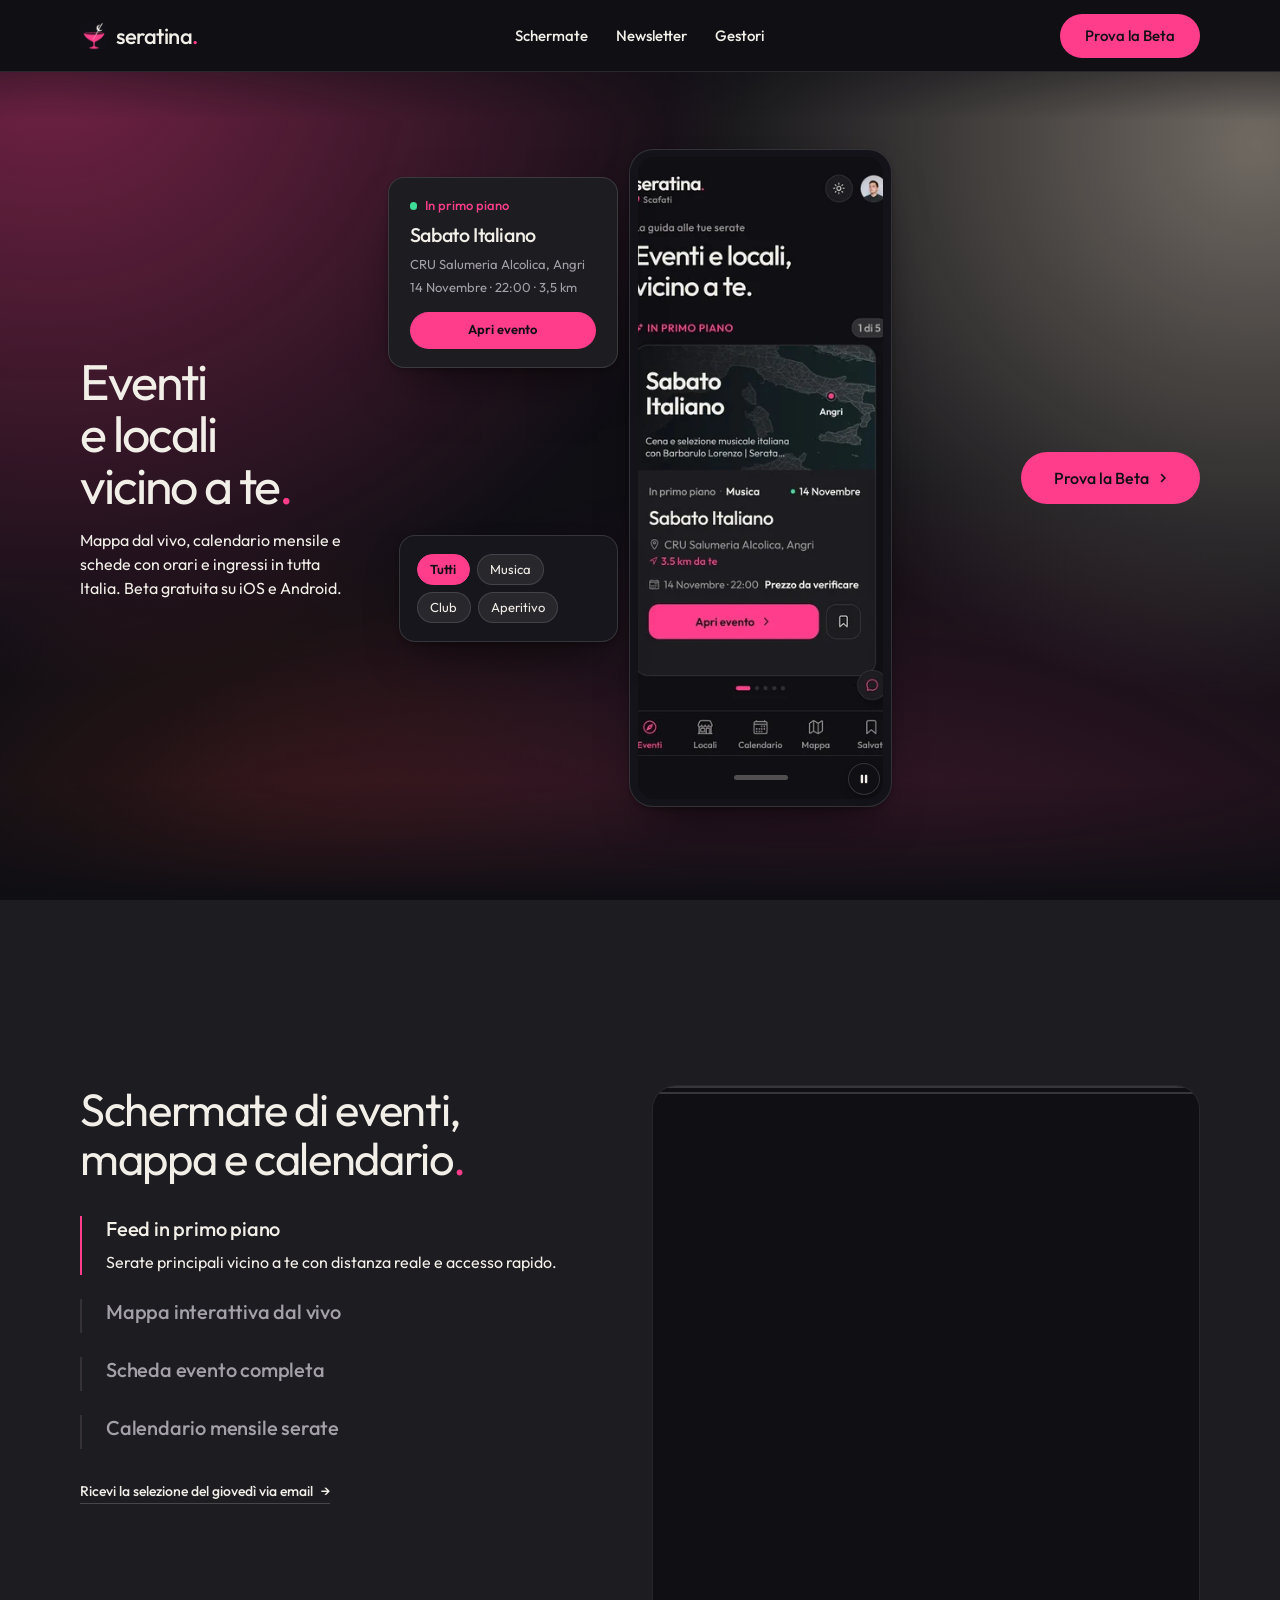
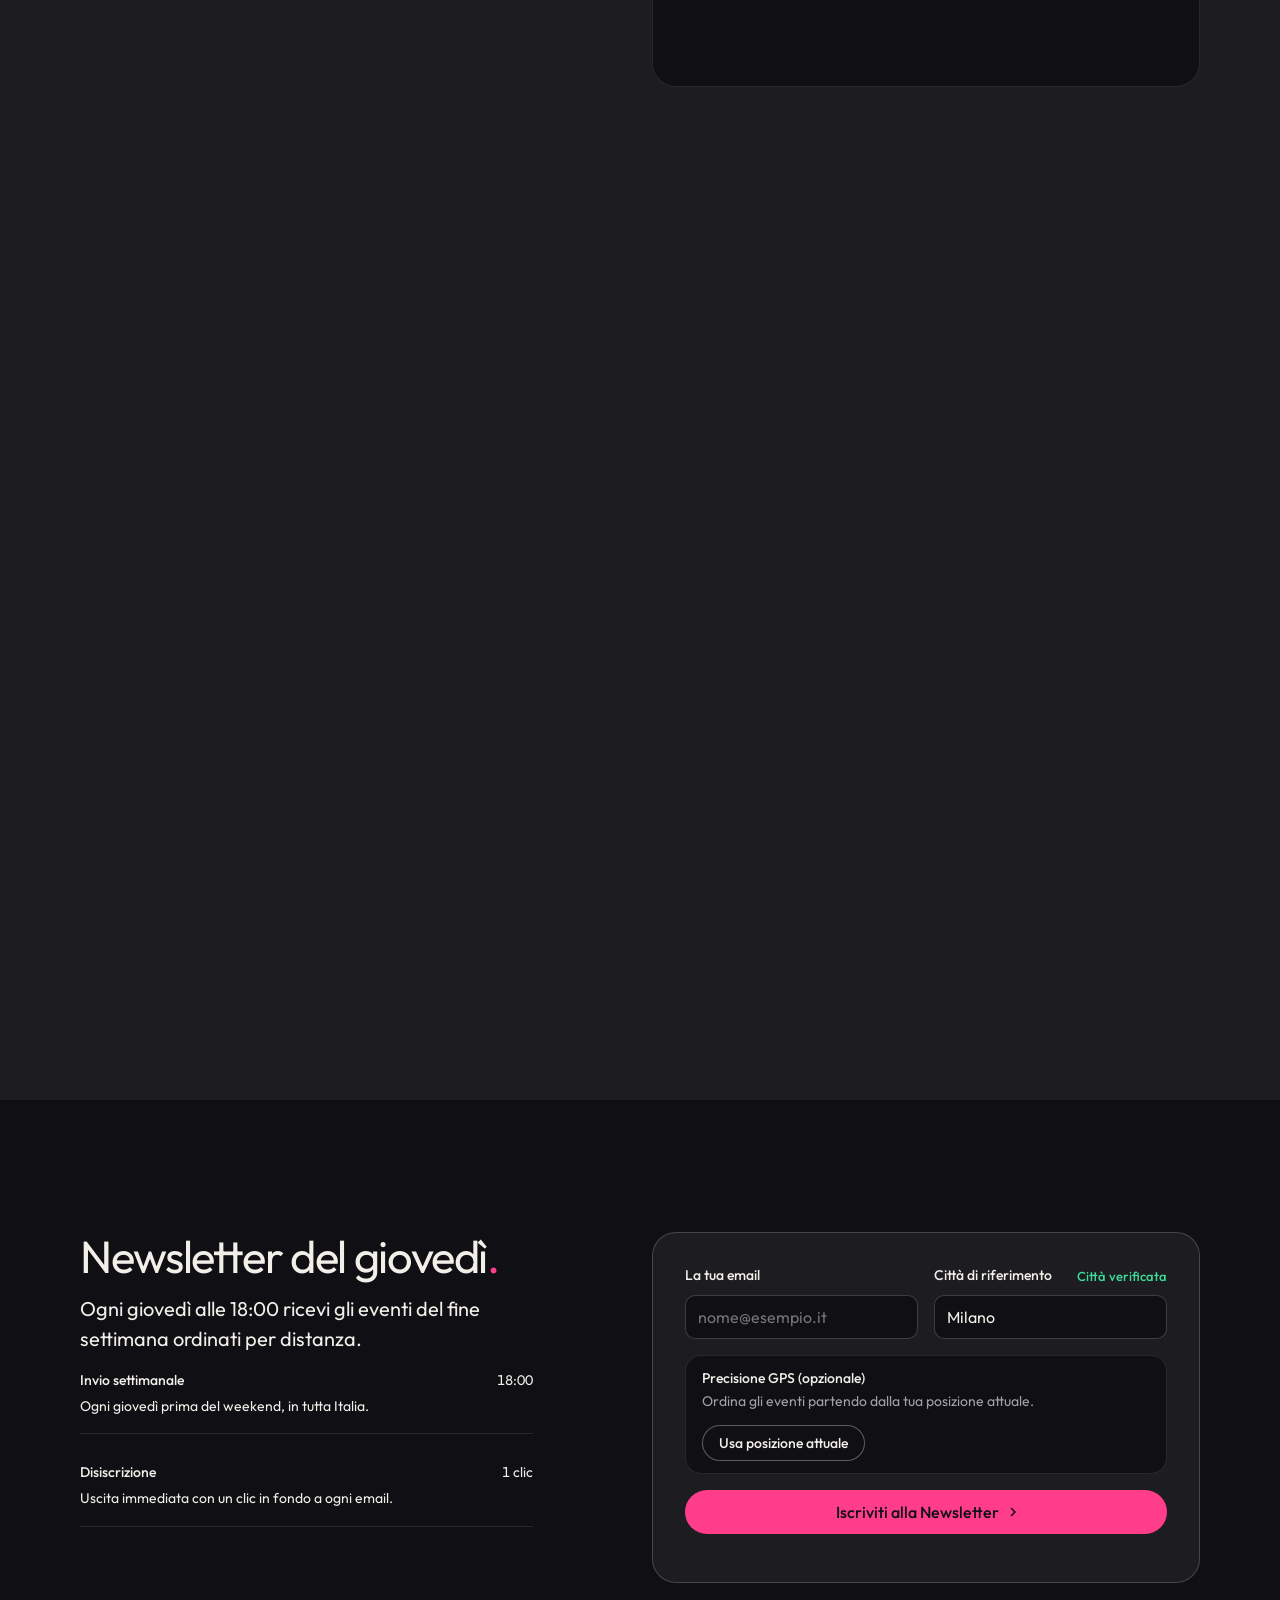
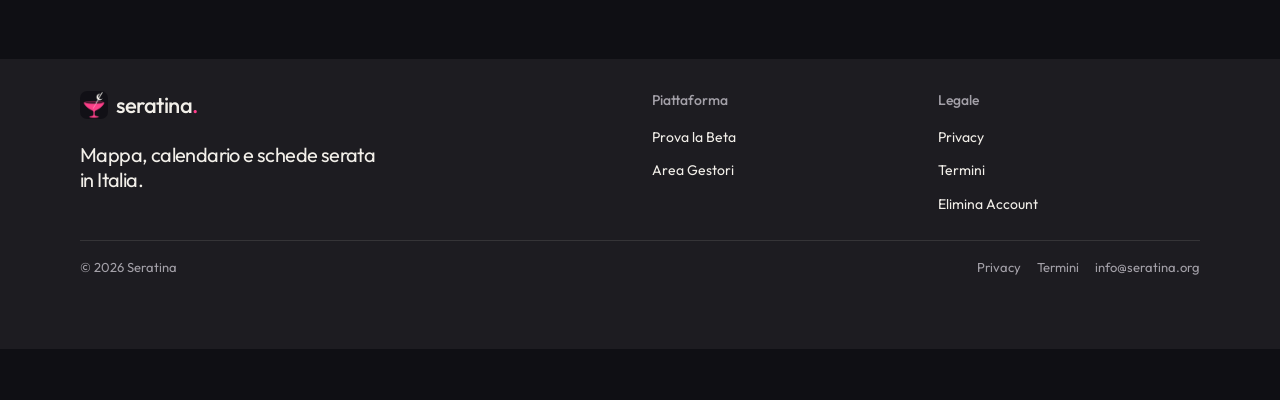
==== index.html @ 41b12ef1 "feat: new design" ====
<!doctype html>
<html lang="it" data-type="software" data-radius="round" data-ground="sand" data-buttons="tonal" data-motion>
<head>
  <meta charset="utf-8">
  <meta name="viewport" content="width=device-width, initial-scale=1, viewport-fit=cover">
  <title>Seratina: eventi, club e locali vicino a te</title>
  <meta name="description" content="Mappa dal vivo, calendario mensile e schede complete di club, concerti ed eventi serali in Italia. Beta gratuita su iOS e Android.">
  <link rel="canonical" href="https://seratina.org/">
  <meta property="og:type" content="website">
  <meta property="og:site_name" content="Seratina">
  <meta property="og:url" content="https://seratina.org/">
  <meta property="og:title" content="Seratina: eventi, club e locali vicino a te">
  <meta property="og:description" content="Mappa dal vivo, calendario mensile e schede con orari e ingressi in tutta Italia.">
  <meta property="og:image" content="https://seratina.org/assets/share.jpg">
  <meta name="twitter:card" content="summary_large_image">
  <link rel="icon" type="image/png" href="assets/favicon.png">
  <meta name="theme-color" content="#0f0f14">
  <meta name="site-kind" content="software">
  <meta name="page-type" content="software">

  <link rel="preconnect" href="https://fonts.googleapis.com">
  <link rel="preconnect" href="https://fonts.gstatic.com" crossorigin>
  <link href="https://fonts.googleapis.com/css2?family=Outfit:wght@400..700&family=DM+Mono:wght@400;500&display=swap" rel="stylesheet">

  <link rel="stylesheet" href="assets/system.css">
  <link rel="stylesheet" href="assets/motion/motion.css">
  <link rel="stylesheet" href="assets/backgrounds/backgrounds.css">
  <link rel="stylesheet" href="assets/layout/layout.css">
  <link rel="stylesheet" href="assets/moments/pinned-chapters/moment.css">

  <style>
    :root {
      --p-bg: #0f0f14; --p-surface: #1d1c21; --p-ink: #f2efe9; --p-muted: #a3a0a8;
      --p-accent: #ff3d8b; --p-accent-ink: #0f0f14; --p-action: #ff3d8b; --p-action-ink: #0f0f14;
      --p-inv-bg: #f2efe9; --p-inv-surface: #e0ddd8; --p-inv-ink: #0f0f14; --p-inv-muted: #5b5a5c;
      --p-inv-accent: #0f0f14; --p-inv-accent-ink: #f2efe9; --p-inv-action: #0f0f14; --p-inv-action-ink: #f2efe9;
      --font-display: "Outfit", system-ui, sans-serif;
      --font-text: "Outfit", system-ui, sans-serif;
      --font-mono: "DM Mono", ui-monospace, "SFMono-Regular", Menlo, Consolas, monospace;
      --display-weight: 400;
      --display-tracking: -0.03em;
      --display-tracking-xl: -0.04em;
      --seratina-mint: #3ddc97;
    }

    .dot-accent { color: var(--p-accent); }

    /* Brand logo in nav and footer */
    .nav__logo img {
      width: 28px;
      height: 28px;
      border-radius: 7px;
      flex: none;
    }
    .nav__link[aria-current="location"]::after {
      content: "";
      position: absolute;
      left: var(--s-3);
      right: var(--s-3);
      bottom: -2px;
      height: 2px;
      border-radius: 2px;
      background: currentColor;
    }

    /* Triptych hero collage pieces (inside .ly-collage only) */
    .ly-collage { container-type: inline-size; }
    .ly-collage .ly-piece {
      border: 1px solid rgba(242, 239, 233, 0.14);
      box-shadow: 0 2px 4px rgb(0 0 0 / .24), 0 24px 48px -20px rgb(0 0 0 / .65);
    }

    .ly-collage .pc-phone {
      background: #141319;
      border-radius: 4.4cqw;
      padding: 1.4cqw;
      display: flex;
      flex-direction: column;
    }
    .pc-phone__screen {
      width: 100%;
      flex: 1 1 0;
      min-height: 0;
      border-radius: 3.1cqw;
      overflow: hidden;
      background: #100f14;
      display: flex;
      flex-direction: column;
    }
    .pc-phone__screen img {
      width: 100%;
      flex: 1 1 0;
      min-height: 0;
      object-fit: cover;
      object-position: top center;
    }
    .pc-phone__chin {
      flex: none;
      height: 8cqw;
      background: #100f14;
      border-top: 1px solid rgba(242, 239, 233, 0.08);
      display: flex;
      align-items: center;
      justify-content: center;
    }
    .pc-phone__chin i {
      width: 22%;
      height: 0.9cqw;
      border-radius: 999px;
      background: rgba(242, 239, 233, 0.28);
      flex: none;
    }

    .ly-collage .pc-card {
      background: #1d1c21;
      color: #f2efe9;
      padding: 3.4cqw 3.8cqw;
      display: grid;
      align-content: start;
      gap: 1.8cqw;
      font: 400 max(13px, 2.1cqw)/1.35 var(--font-text);
    }
    .pc-card__kicker {
      display: flex;
      align-items: center;
      gap: 1.4cqw;
      font-size: max(13px, 1.85cqw);
      font-weight: 500;
      color: #ff3d8b;
    }
    .pc-card__kicker i {
      width: 1.4cqw;
      height: 1.4cqw;
      border-radius: 50%;
      background: #3ddc97;
    }
    .pc-card strong {
      font: 500 max(16px, 3.6cqw)/1.12 var(--font-display);
      letter-spacing: -0.02em;
      color: #f2efe9;
    }
    .pc-card__meta {
      font-size: max(13px, 1.9cqw);
      color: #a3a0a8;
      display: grid;
      gap: 0.9cqw;
    }
    .pc-card__btn {
      margin-top: 1cqw;
      padding: 1.8cqw 2.6cqw;
      border-radius: 999px;
      background: #ff3d8b;
      color: #0f0f14;
      font-weight: 600;
      font-size: max(13px, 2cqw);
      text-align: center;
    }

    .ly-collage .pc-pills {
      background: #17161c;
      color: #f2efe9;
      padding: 3.2cqw;
      display: grid;
      gap: 2cqw;
      font: 400 max(13px, 2cqw)/1.3 var(--font-text);
    }
    .pc-pills__row {
      display: flex;
      flex-wrap: wrap;
      gap: 1.4cqw;
    }
    .pc-pills__chip {
      padding: 1.1cqw 2.2cqw;
      border-radius: 999px;
      background: rgba(242, 239, 233, 0.08);
      border: 1px solid rgba(242, 239, 233, 0.14);
      font-size: max(13px, 1.85cqw);
      color: #f2efe9;
    }
    .pc-pills__chip.is-on {
      background: #ff3d8b;
      border-color: #ff3d8b;
      color: #0f0f14;
      font-weight: 600;
    }

    .ly-collage .pc-corner {
      background: #17161c;
      color: #f2efe9;
      padding: 3.4cqw 3.8cqw;
      display: grid;
      align-content: start;
      gap: 1.4cqw;
      font: 400 max(13px, 2cqw)/1.35 var(--font-text);
    }
    .pc-corner b { font-weight: 500; font-size: max(14px, 2.5cqw); color: #f2efe9; }
    .pc-corner span { color: #a3a0a8; font-size: max(13px, 1.9cqw); }
    .pc-calgrid {
      display: grid;
      grid-template-columns: repeat(7, 1fr);
      gap: 0.9cqw;
      text-align: center;
      font-size: max(13px, 1.8cqw);
      font-variant-numeric: tabular-nums;
    }
    .pc-calgrid span {
      padding: 0.9cqw 0;
      border-radius: 1.2cqw;
      color: #a3a0a8;
    }
    .pc-calgrid span.has-ev { color: #f2efe9; position: relative; }
    .pc-calgrid span.has-ev::after {
      content: "";
      display: block;
      width: 0.9cqw;
      height: 0.9cqw;
      margin: 0.4cqw auto 0;
      border-radius: 50%;
      background: #3ddc97;
    }
    .pc-calgrid span.is-sel {
      background: #ff3d8b;
      color: #0f0f14;
      font-weight: 600;
    }
    .pc-calgrid span.is-sel::after { background: #0f0f14; }

    @media (max-width: 639px) {
      .ly-collage .pc-card__meta { display: none; }
      .ly-collage .pc-pills__row > :nth-child(n+4) { display: none; }
    }

    /* Pinned chapters stage for vertical app screens (zero text overlays) */
    #anteprima .mo-pc__visual {
      position: relative;
      background: #1d1c21;
      border: 1px solid rgba(242, 239, 233, 0.12);
      border-radius: var(--r-md);
      overflow: hidden;
    }
    #anteprima.is-live .mo-pc__visuals {
      aspect-ratio: 10 / 11;
      max-height: calc(100svh - 96px);
      border-radius: var(--r-lg);
    }
    #anteprima.is-live .mo-pc__visual {
      border-radius: var(--r-lg);
    }
    .seratina-shot-stage {
      position: absolute;
      inset: 0;
      width: 100%;
      height: 100%;
      padding: clamp(12px, 1.8vw, 18px);
      display: flex;
      align-items: center;
      justify-content: center;
      overflow: hidden;
      background:
        radial-gradient(65% 75% at 78% 18%, rgba(255, 61, 139, 0.2), transparent 70%),
        radial-gradient(55% 65% at 18% 84%, rgba(61, 220, 151, 0.14), transparent 72%),
        #16151b;
    }
    .seratina-device {
      height: 100%;
      width: auto;
      min-height: 0;
      max-height: 100%;
      max-width: 100%;
      aspect-ratio: 320 / 689;
      padding: 5px;
      border-radius: 24px;
      background: #0b0b0f;
      border: 1px solid rgba(242, 239, 233, 0.2);
      box-shadow: 0 20px 44px rgba(0, 0, 0, 0.55);
      display: flex;
      flex: none;
    }
    .seratina-device img {
      width: 100%;
      height: 100%;
      min-height: 0;
      border-radius: 19px;
      object-fit: cover;
      object-position: top center;
      display: block;
    }
    /* Safety: non-pinned sections grow naturally rather than overflowing short viewports or file:// */
    main > section:not(.hero, .is-live),
    footer.closing {
      height: auto;
      min-height: calc(var(--h, 1) * 100svh);
    }
    /* Local file:// preview flows compactly without artificial 100svh dead air under sections */
    html.file-env main > section:not(.hero),
    html.file-env footer.closing {
      height: auto;
      min-height: 0;
    }
    html.file-env #anteprima {
      padding-block: 72px 64px;
    }
    html.file-env footer#newsletter {
      padding-block: 104px 0;
      --head-gap: 24px;
    }
    html.file-env footer.closing > .wrap {
      grid-template-rows: auto auto;
      row-gap: var(--s-9);
    }
    @media (max-width: 639px) {
      html.file-env footer#newsletter {
        padding-block: 64px 0;
      }
      html.file-env footer.closing > .wrap {
        row-gap: var(--s-7);
      }
    }
    html.file-env #newsletter .closing__links {
      padding-block: var(--s-6) var(--s-5);
    }
    html.file-env #newsletter .closing__links::before {
      bottom: 0;
    }

    @media (min-width: 640px) {
      #anteprima:not(.is-live) {
        --h: 1;
        --head-gap: 24px;
      }
      #anteprima:not(.is-live) .mo-pc__text { gap: var(--s-5); }
      #anteprima:not(.is-live) .mo-pc__steps {
        display: grid;
        grid-template-columns: repeat(2, minmax(0, 1fr));
        gap: var(--gutter);
        align-items: stretch;
      }
      #anteprima:not(.is-live) .mo-pc__step {
        display: flex;
        flex-direction: column;
        gap: var(--s-2);
        border-left: 0;
        border-top: 1px solid var(--line);
        padding: var(--s-4) 0 0;
        min-width: 0;
      }
      #anteprima:not(.is-live) .mo-pc__step h3 { grid-column: auto; align-self: auto; }
      #anteprima:not(.is-live) .mo-pc__step p { grid-column: auto; align-self: auto; max-width: none; }
      #anteprima:not(.is-live) .mo-pc__step .mo-pc__visual {
        grid-column: auto;
        grid-row: auto;
        flex: none;
        margin: auto 0 0;
        width: 100%;
        aspect-ratio: 3 / 4;
      }
    }
    @media (min-width: 1024px) {
      #anteprima:not(.is-live) .mo-pc__steps {
        grid-template-columns: repeat(4, minmax(0, 1fr));
      }
      #anteprima:not(.is-live) .mo-pc__step .mo-pc__visual {
        aspect-ratio: 2 / 3;
      }
    }
    @media (max-width: 639px) {
      #anteprima:not(.is-live) {
        --hm: 2;
        --head-gap: 20px;
      }
      #anteprima:not(.is-live) .mo-pc__text { gap: var(--s-5); }
      #anteprima:not(.is-live) .mo-pc__steps { gap: var(--s-5); }
      #anteprima:not(.is-live) .mo-pc__visual {
        width: 100%;
        aspect-ratio: 4 / 5;
        max-height: 310px;
      }
      #anteprima:not(.is-live) .seratina-shot-stage { padding: 12px 16px; }
      #anteprima:not(.is-live) .seratina-device {
        padding: 4px;
        border-radius: 18px;
      }
      #anteprima:not(.is-live) .seratina-device img { border-radius: 14px; }
    }

    /* Button height unity across <main> primary CTAs and crisp secondary button contrast */
    main .hero--triptych .hero__cta .btn,
    main #newsletterSubmitBtn {
      height: 52px;
      font-size: var(--t-body);
    }
    #newsletterGpsBtn {
      border: 1px solid rgba(242, 239, 233, 0.34);
      background: #0f0f14;
      color: #f2efe9;
    }
    #newsletterGpsBtn:hover {
      background: #1d1c21;
      border-color: rgba(242, 239, 233, 0.55);
    }

    /* Newsletter closing band & autocomplete */
    #newsletter {
      overflow-x: clip;
      --head-gap: 24px;
      border-top: 0;
    }
    #newsletter > .wrap {
      row-gap: var(--s-8);
    }
    #newsletter .closing__cta {
      gap: 0;
      padding-block: var(--s-3);
    }
    #newsletter .section-head {
      max-width: none;
      margin-bottom: var(--s-4);
      gap: var(--s-3);
    }
    #newsletter .section-head p {
      max-width: 42ch;
    }
    #newsletter .closing__links {
      position: relative;
      z-index: 1;
      gap: var(--s-5);
      padding-top: var(--s-6);
      border-top: 0;
    }
    #newsletter .closing__links::before {
      content: "";
      position: absolute;
      top: 0;
      bottom: calc(-1 * (var(--padb) + var(--bar, 0px)));
      left: -100vw;
      right: -100vw;
      background: var(--p-surface);
      z-index: -1;
      pointer-events: none;
    }
    #newsletter .footer__legal {
      margin-top: 0;
      padding-top: var(--s-4);
    }
    .newsletter-panel {
      background: var(--surface);
      border: 1px solid var(--line-strong);
      border-radius: var(--r-lg);
      padding: var(--s-6);
    }
    @media (max-height: 820px) and (min-width: 1024px) {
      #newsletter { --head-gap: 20px; }
      #newsletter > .wrap { row-gap: var(--s-7); }
      #newsletter .closing__cta { padding-block: 0; }
      #newsletter .rows > li { padding-block: 10px; }
      #newsletter .newsletter-panel { padding: var(--s-5); }
      #newsletter .closing__links { gap: var(--s-4); padding-top: var(--s-4); }
    }
    @media (min-width: 640px) and (max-width: 1023px) {
      #newsletter { --head-gap: 24px; }
      #newsletter .rows > li { padding-block: 10px; }
    }
    @media (max-width: 639px) {
      main .hero--triptych .hero__cta .btn,
      main #newsletterSubmitBtn {
        height: 48px;
      }
      #newsletterGpsBtn {
        width: 100%;
        height: 48px;
        font-size: var(--t-body);
      }
      #newsletter { --head-gap: 14px; }
      #newsletter > .wrap { row-gap: var(--s-5); }
      #newsletter .grid { row-gap: 10px; }
      #newsletter .rows { display: none; }
      #newsletter .newsletter-panel { padding: 14px; }
      #newsletter .form { gap: 10px; }
      #newsletter .gps-box { padding: 10px 12px; gap: 8px; }
      #newsletter .gps-box__desc { display: none; }
      #newsletter .closing__links { gap: var(--s-4); padding-top: var(--s-4); }
    }
    .field--city { position: relative; }
    .city-label-row {
      display: flex;
      align-items: center;
      justify-content: space-between;
      gap: var(--s-2);
    }
    .city-badge {
      font-size: var(--t-label);
      color: var(--seratina-mint);
      font-weight: 500;
    }
    .city-dropdown {
      position: absolute;
      left: 0;
      right: 0;
      top: calc(100% + 6px);
      z-index: 30;
      max-height: 224px;
      overflow-y: auto;
      background: #141319;
      border: 1px solid var(--line-strong);
      border-radius: var(--r-md);
      box-shadow: 0 18px 40px rgba(0, 0, 0, 0.55);
    }
    .city-dropdown__head {
      padding: 8px 14px;
      font-size: var(--t-label);
      color: var(--muted);
      border-bottom: 1px solid var(--line);
      display: flex;
      justify-content: space-between;
    }
    .city-dropdown__item {
      width: 100%;
      padding: 10px 14px;
      min-height: 44px;
      background: transparent;
      border: 0;
      border-bottom: 1px solid var(--line);
      color: var(--ink);
      font-size: var(--t-small);
      text-align: left;
      cursor: pointer;
      display: flex;
      align-items: center;
      justify-content: space-between;
      gap: 8px;
    }
    .city-dropdown__item:hover,
    .city-dropdown__item:focus-visible {
      background: rgba(255, 61, 139, 0.14);
    }
    .city-dropdown__empty {
      padding: 12px 14px;
      font-size: var(--t-small);
      color: var(--muted);
    }
    .gps-box {
      grid-column: 1 / -1;
      display: flex;
      flex-wrap: wrap;
      align-items: center;
      justify-content: space-between;
      gap: var(--s-3);
      padding: var(--s-3) var(--s-4);
      border-radius: var(--r-md);
      background: var(--bg);
      border: 1px solid var(--line);
    }
    .gps-box.is-active {
      border-color: color-mix(in oklab, var(--seratina-mint) 55%, transparent);
    }
    .gps-box__title {
      font-size: var(--t-small);
      font-weight: 500;
      color: var(--ink);
      display: flex;
      align-items: center;
      gap: var(--s-2);
    }
    .gps-box__pill {
      padding: 2px 8px;
      border-radius: 999px;
      font-size: var(--t-label);
      background: rgba(61, 220, 151, 0.16);
      color: var(--seratina-mint);
    }
    .gps-box__desc {
      font-size: var(--t-small);
      color: var(--muted);
      margin-top: 2px;
    }
    .form__status--ok { color: var(--seratina-mint); }
    .form__status--err { color: #ff6b7a; }

    /* Event Spotlight Modal (?event=ID) - hidden unless deep link query present */
    .spotlight-modal {
      position: fixed;
      inset: 0;
      z-index: 80;
      display: flex;
      align-items: center;
      justify-content: center;
      padding: var(--s-4);
      background: rgba(8, 8, 12, 0.86);
      overflow-y: auto;
    }
    .spotlight-modal[hidden] { display: none; }
    .spotlight-backdrop { position: absolute; inset: 0; }
    .spotlight-card {
      position: relative;
      z-index: 1;
      width: min(100%, 720px);
      max-height: 90vh;
      overflow-y: auto;
      padding: var(--s-6);
      border-radius: var(--r-lg);
      background: #17161c;
      border: 1px solid rgba(255, 61, 139, 0.45);
      box-shadow: 0 28px 64px rgba(0, 0, 0, 0.65);
    }
    .spotlight-top {
      display: flex;
      align-items: center;
      justify-content: space-between;
      gap: var(--s-3);
      margin-bottom: var(--s-5);
    }
    .spotlight-pill {
      display: inline-flex;
      align-items: center;
      gap: 8px;
      padding: 6px 14px;
      border-radius: 999px;
      background: rgba(255, 61, 139, 0.14);
      border: 1px solid rgba(255, 61, 139, 0.35);
      color: #ff3d8b;
      font-size: var(--t-label);
      font-weight: 600;
    }
    .spotlight-close {
      width: 44px;
      height: 44px;
      border-radius: 999px;
      border: 1px solid var(--line-strong);
      background: var(--surface);
      color: var(--ink);
      display: grid;
      place-items: center;
      cursor: pointer;
    }
    .spotlight-grid {
      display: grid;
      grid-template-columns: 240px minmax(0, 1fr);
      gap: var(--s-6);
      align-items: start;
    }
    @media (max-width: 639px) {
      .spotlight-grid { grid-template-columns: 1fr; }
    }
    .spotlight-poster {
      position: relative;
      aspect-ratio: 4 / 5;
      border-radius: var(--r-md);
      overflow: hidden;
      background: #0f0f14;
      border: 1px solid var(--line);
    }
    .spotlight-poster img {
      width: 100%;
      height: 100%;
      object-fit: cover;
    }
    .spotlight-cat {
      position: absolute;
      top: 12px;
      left: 12px;
      padding: 4px 10px;
      border-radius: 8px;
      background: rgba(15, 15, 20, 0.88);
      border: 1px solid rgba(255, 61, 139, 0.4);
      color: #ff3d8b;
      font-size: var(--t-label);
      font-weight: 600;
    }
    .spotlight-meta { display: grid; gap: var(--s-2); margin: var(--s-4) 0; font-size: var(--t-small); }
    .spotlight-price {
      display: inline-block;
      padding: 3px 10px;
      border-radius: 999px;
      background: rgba(61, 220, 151, 0.16);
      border: 1px solid rgba(61, 220, 151, 0.35);
      color: var(--seratina-mint);
      font-size: var(--t-label);
      font-weight: 600;
    }
  </style>

  <script>if(location.protocol==='file:')document.documentElement.classList.add('file-env');document.documentElement.classList.add('m-enter');setTimeout(()=>document.documentElement.classList.add('m-enter-done'),700)</script>
  <script>document.documentElement.classList.add('mo-js');setTimeout(()=>document.documentElement.classList.add('mo-safe'),2500)</script>
  <link rel="modulepreload" href="assets/moments/moments.js">
  <link rel="modulepreload" href="assets/moments/lib.js">
  <link rel="modulepreload" href="assets/moments/pinned-chapters/moment.js">
</head>
<body>
<!-- type: software
     deal: hero triptych, nav nav-centre, close close-type, footer footer-columns, rhythm dark-band, buttons tonal, logo client, grounds bg-mist/surface/plain
     moments: pinned-chapters (#anteprima) -->

<header class="nav nav--centre">
  <div class="wrap nav__bar">
    <a class="skip-link" href="#top">Vai al contenuto</a>
    <a class="nav__logo" href="#top">
      <img src="assets/logo.png" alt="" width="28" height="28">
      <span>seratina<span class="dot-accent">.</span></span>
    </a>
    <nav class="nav__links" aria-label="Principale">
      <div class="nav__item"><a class="nav__link" href="#anteprima">Schermate</a></div>
      <div class="nav__item"><a class="nav__link" href="#newsletter">Newsletter</a></div>
      <div class="nav__item"><a class="nav__link" href="gestori.html">Gestori</a></div>
    </nav>
    <div class="nav__actions">
      <a class="btn btn--primary" href="test.html">Prova la Beta</a>
    </div>
    <button class="nav__toggle" type="button" aria-expanded="false" aria-label="Menu">
      <svg width="18" height="18" viewBox="0 0 18 18" aria-hidden="true">
        <path d="M2 5h14M2 13h14" stroke="currentColor" stroke-width="1.6" stroke-linecap="round"/>
      </svg>
    </button>
  </div>
</header>

<main id="top">
  <!-- 1. Hero (triptych, 100svh) -->
  <section class="hero hero--triptych bg-mist" data-enter aria-labelledby="hero-h">
    <div class="wrap">
      <div class="hero-text grid hero__grid">
        <div class="span-3">
          <h1 id="hero-h">Eventi e locali vicino a te<span class="dot-accent">.</span></h1>
          <p class="hero__lead">Mappa dal vivo, calendario mensile e schede con orari e ingressi in tutta Italia. Beta gratuita su iOS e Android.</p>
        </div>

        <div class="ly-collage span-6 start-4" role="img" aria-label="Anteprime reali dell'app Seratina: home eventi, mappa interattiva e calendario serate">
          <!-- Set 1: Home -->
          <div class="ly-collage__set is-on">
            <div class="ly-piece pc-phone" style="left: 48%; top: 4%; width: 48%; height: 92%">
              <div class="pc-phone__screen">
                <img
                  src="assets/screenshots/web-1-home-320.webp"
                  srcset="assets/screenshots/web-1-home-320.webp 320w, assets/screenshots/web-1-home-560.webp 560w"
                  sizes="(max-width: 639px) 180px, 310px"
                  alt=""
                  width="320"
                  height="689"
                  fetchpriority="high">
                <div class="pc-phone__chin" aria-hidden="true"><i></i></div>
              </div>
            </div>
            <div class="ly-piece pc-card" style="left: 4%; top: 8%; width: 42%">
              <span class="pc-card__kicker"><i></i>In primo piano</span>
              <strong>Sabato Italiano</strong>
              <div class="pc-card__meta">
                <span>CRU Salumeria Alcolica, Angri</span>
                <span>14 Novembre · 22:00 · 3,5 km</span>
              </div>
              <span class="pc-card__btn">Apri evento</span>
            </div>
            <div class="ly-piece pc-pills" style="left: 6%; top: 58%; width: 40%">
              <span class="pc-pills__row">
                <span class="pc-pills__chip is-on">Tutti</span>
                <span class="pc-pills__chip">Musica</span>
                <span class="pc-pills__chip">Club</span>
                <span class="pc-pills__chip">Aperitivo</span>
              </span>
            </div>
          </div>

          <!-- Set 2: Mappa -->
          <div class="ly-collage__set" aria-hidden="true">
            <div class="ly-piece pc-phone" style="left: 4%; top: 4%; width: 46%; height: 92%">
              <div class="pc-phone__screen">
                <img
                  src="assets/screenshots/web-2-map-320.webp"
                  srcset="assets/screenshots/web-2-map-320.webp 320w, assets/screenshots/web-2-map-560.webp 560w"
                  sizes="(max-width: 639px) 160px, 290px"
                  alt=""
                  width="320"
                  height="689">
                <div class="pc-phone__chin" aria-hidden="true"><i></i></div>
              </div>
            </div>
            <div class="ly-piece pc-card" style="left: 48%; top: 12%; width: 48%">
              <span class="pc-card__kicker"><i></i>3,5 km da te</span>
              <strong>Sunday Brunch Club</strong>
              <div class="pc-card__meta">
                <span>Via Giudici, 1 · Angri</span>
                <span>Domenica 15 Nov · €30</span>
              </div>
            </div>
            <div class="ly-piece pc-corner" style="left: 48%; top: 52%; width: 48%">
              <b>Mappa per distanza</b>
              <span>Pin filtrabili per categoria, date e raggio attorno alla tua posizione.</span>
            </div>
          </div>

          <!-- Set 3: Calendario -->
          <div class="ly-collage__set" aria-hidden="true">
            <div class="ly-piece pc-phone" style="left: 4%; top: 4%; width: 46%; height: 92%">
              <div class="pc-phone__screen">
                <img
                  src="assets/screenshots/web-4-calendar-320.webp"
                  srcset="assets/screenshots/web-4-calendar-320.webp 320w, assets/screenshots/web-4-calendar-560.webp 560w"
                  sizes="(max-width: 639px) 160px, 290px"
                  alt=""
                  width="320"
                  height="689">
                <div class="pc-phone__chin" aria-hidden="true"><i></i></div>
              </div>
            </div>
            <div class="ly-piece pc-card" style="left: 48%; top: 10%; width: 48%">
              <span class="pc-card__kicker"><i></i>Novembre 2026</span>
              <div class="pc-calgrid">
                <span>9</span><span>10</span><span class="is-sel">11</span><span class="has-ev">12</span><span class="has-ev">13</span><span class="has-ev">14</span><span class="has-ev">15</span>
              </div>
            </div>
            <div class="ly-piece pc-corner" style="left: 48%; top: 48%; width: 48%">
              <b>Esporta nel calendario</b>
              <span>Promemoria, indicazioni stradali e biglietti in un'unica scheda.</span>
            </div>
          </div>
        </div>

        <div class="span-3 start-10 hero__cta">
          <a class="btn btn--primary" href="test.html">
            <span>Prova la Beta</span>
            <svg class="m-arrow" viewBox="0 0 12 12" aria-hidden="true"><path class="m-arrow__stem" d="M1 6h8"/><path class="m-arrow__head" d="M4.5 2.5 8 6l-3.5 3.5"/></svg>
          </a>
        </div>
      </div>
    </div>
  </section>

  <!-- 2. Dealt Moment: pinned-chapters (#anteprima, 2 screens) -->
  <section class="section ground-surface" id="anteprima" style="--h: 2" data-moment="pinned-chapters" aria-labelledby="anteprima-h">
    <div class="wrap mo-pc__grid">
      <div class="mo-pc__text">
        <h2 id="anteprima-h">Schermate di eventi, mappa e calendario<span class="dot-accent">.</span></h2>
        <ol class="mo-pc__steps">
          <li class="mo-pc__step">
            <h3>Feed in primo piano</h3>
            <p>Serate principali vicino a te con distanza reale e accesso rapido.</p>
            <figure class="mo-pc__visual">
              <div class="seratina-shot-stage">
                <div class="seratina-device">
                  <img
                    src="assets/screenshots/web-1-home-320.webp"
                    srcset="assets/screenshots/web-1-home-320.webp 320w, assets/screenshots/web-1-home-560.webp 560w, assets/screenshots/web-1-home-760.webp 760w"
                    sizes="(max-width: 639px) 180px, 320px"
                    alt="Schermata Eventi dell'app Seratina con carosello in primo piano"
                    width="320"
                    height="689"
                    loading="lazy">
                </div>
              </div>
            </figure>
          </li>

          <li class="mo-pc__step">
            <h3>Mappa interattiva dal vivo</h3>
            <p>Locali ed eventi su mappa scura con filtri per genere e data.</p>
            <figure class="mo-pc__visual">
              <div class="seratina-shot-stage">
                <div class="seratina-device">
                  <img
                    src="assets/screenshots/web-2-map-320.webp"
                    srcset="assets/screenshots/web-2-map-320.webp 320w, assets/screenshots/web-2-map-560.webp 560w, assets/screenshots/web-2-map-760.webp 760w"
                    sizes="(max-width: 639px) 180px, 320px"
                    alt="Schermata Mappa di Seratina con pin interattivi ed evento selezionato"
                    width="320"
                    height="689"
                    loading="lazy">
                </div>
              </div>
            </figure>
          </li>

          <li class="mo-pc__step">
            <h3>Scheda evento completa</h3>
            <p>Orari, indicazioni, costo d'ingresso e aggiunta al calendario.</p>
            <figure class="mo-pc__visual">
              <div class="seratina-shot-stage">
                <div class="seratina-device">
                  <img
                    src="assets/screenshots/web-3-detail-320.webp"
                    srcset="assets/screenshots/web-3-detail-320.webp 320w, assets/screenshots/web-3-detail-560.webp 560w, assets/screenshots/web-3-detail-760.webp 760w"
                    sizes="(max-width: 639px) 180px, 320px"
                    alt="Schermata dettaglio evento Seratina con orario, indicazioni stradali e prezzo"
                    width="320"
                    height="689"
                    loading="lazy">
                </div>
              </div>
            </figure>
          </li>

          <li class="mo-pc__step">
            <h3>Calendario mensile serate</h3>
            <p>Giorni contrassegnati ed elenco ordinato delle prossime date.</p>
            <figure class="mo-pc__visual">
              <div class="seratina-shot-stage">
                <div class="seratina-device">
                  <img
                    src="assets/screenshots/web-4-calendar-320.webp"
                    srcset="assets/screenshots/web-4-calendar-320.webp 320w, assets/screenshots/web-4-calendar-560.webp 560w, assets/screenshots/web-4-calendar-760.webp 760w"
                    sizes="(max-width: 639px) 180px, 320px"
                    alt="Schermata Calendario Seratina con giorni evidenziati ed elenco serate"
                    width="320"
                    height="689"
                    loading="lazy">
                </div>
              </div>
            </figure>
          </li>
        </ol>
        <p class="t-small"><a class="link" href="#newsletter">Ricevi la selezione del giovedì via email</a></p>
      </div>
      <div class="mo-pc__visuals frame"></div>
    </div>
  </section>
</main>

<!-- 3. Newsletter & Footer (closing, 1 screen) -->
<footer class="footer closing" id="newsletter" aria-labelledby="newsletter-h">
  <div class="wrap">
    <div class="closing__cta">
      <div class="grid grid--top">
        <div class="span-5 stack-4 newsletter-copy">
          <div class="section-head">
            <h2 id="newsletter-h">Newsletter del giovedì<span class="dot-accent">.</span></h2>
            <p>Ogni giovedì alle 18:00 ricevi gli eventi del fine settimana ordinati per distanza.</p>
          </div>
          <ul class="rows">
            <li><span class="rows__name">Invio settimanale</span><p>Ogni giovedì prima del weekend, in tutta Italia.</p><span class="rows__value">18:00</span></li>
            <li><span class="rows__name">Disiscrizione</span><p>Uscita immediata con un clic in fondo a ogni email.</p><span class="rows__value">1 clic</span></li>
          </ul>
        </div>

        <div class="span-6 start-7 newsletter-panel">
          <form id="newsletterForm" class="seratina-form form" data-endpoint="https://seratina-be-265028543407.europe-west8.run.app/newsletter/subscribe" novalidate>
            <div class="field">
              <label for="newsletterEmail">La tua email</label>
              <input
                type="email"
                id="newsletterEmail"
                name="email"
                autocomplete="email"
                inputmode="email"
                placeholder="nome@esempio.it"
                required
                aria-describedby="newsletterEmailErr">
              <p class="field__error" id="newsletterEmailErr" hidden>Inserisci un indirizzo email valido.</p>
            </div>

            <div class="field field--city">
              <label for="newsletterCityInput" class="city-label-row">
                <span>Città di riferimento</span>
                <span id="cityStatusBadge" class="city-badge" hidden>Città verificata</span>
              </label>
              <input
                type="text"
                id="newsletterCityInput"
                name="city"
                autocomplete="address-level2"
                placeholder="Scrivi comune (es. Milano, Napoli, Roma)"
                value="Milano"
                required
                aria-describedby="newsletterCityErr">
              <input type="hidden" id="selectedCityValue" value="Milano">
              <div id="cityDropdown" class="city-dropdown" hidden></div>
              <p class="field__error" id="newsletterCityErr" hidden>Seleziona un comune italiano valido.</p>
            </div>

            <div class="gps-box" id="gpsContainer">
              <div>
                <p class="gps-box__title" id="gpsTitle">
                  <span>Precisione GPS (opzionale)</span>
                  <span id="gpsActivePill" class="gps-box__pill" hidden>Attivo</span>
                </p>
                <p class="gps-box__desc" id="gpsDescription">Ordina gli eventi partendo dalla tua posizione attuale.</p>
              </div>
              <button type="button" id="newsletterGpsBtn" class="btn btn--secondary btn--sm">
                <span id="gpsBtnText">Usa posizione attuale</span>
              </button>
            </div>

            <div class="btn-row">
              <button type="submit" id="newsletterSubmitBtn" class="btn btn--primary" style="width: 100%">
                <span>Iscriviti alla Newsletter</span>
                <svg class="m-arrow" viewBox="0 0 12 12" aria-hidden="true"><path class="m-arrow__stem" d="M1 6h8"/><path class="m-arrow__head" d="M4.5 2.5 8 6l-3.5 3.5"/></svg>
              </button>
            </div>

            <p id="newsletterFeedback" class="form__status" role="status" data-form-status></p>
          </form>
        </div>
      </div>
    </div>

    <div class="closing__links">
      <div class="grid">
        <div class="span-4 stack-4">
          <a class="nav__logo" href="#top">
            <img src="assets/logo.png" alt="" width="28" height="28" loading="lazy">
            <span>seratina<span class="dot-accent">.</span></span>
          </a>
          <p class="footer__lede">Mappa, calendario e schede serata in Italia.</p>
        </div>

        <div class="span-3 start-7 footer__col">
          <h3>Piattaforma</h3>
          <ul>
            <li><a href="test.html">Prova la Beta</a></li>
            <li><a href="gestori.html">Area Gestori</a></li>
          </ul>
        </div>

        <div class="span-3 start-10 footer__col">
          <h3>Legale</h3>
          <ul>
            <li><a href="privacy.html">Privacy</a></li>
            <li><a href="terms.html">Termini</a></li>
            <li><a href="delete-account.html">Elimina Account</a></li>
          </ul>
        </div>
      </div>

      <div class="footer__legal">
        <span>&copy; 2026 Seratina</span>
        <div class="footer__legal-links" style="display:flex;flex-wrap:wrap;gap:0 16px;align-items:center;">
          <a href="privacy.html">Privacy</a>
          <a href="terms.html">Termini</a>
          <a href="mailto:info@seratina.org">info@seratina.org</a>
        </div>
      </div>
    </div>
  </div>
</footer>

<!-- Event Spotlight Modal Popup (?event=ID) -->
<div id="eventSpotlightModal" class="spotlight-modal" role="dialog" aria-modal="true" aria-labelledby="spotlightTitle" hidden>
  <div id="modalBackdrop" class="spotlight-backdrop"></div>
  <div class="spotlight-card">
    <div class="spotlight-top">
      <span class="spotlight-pill">Invito Serata</span>
      <button id="closeSpotlightBtn" type="button" aria-label="Chiudi finestra" class="spotlight-close">
        <svg width="18" height="18" fill="none" stroke="currentColor" viewBox="0 0 24 24" aria-hidden="true">
          <path stroke-linecap="round" stroke-linejoin="round" stroke-width="2" d="M6 18L18 6M6 6l12 12"/>
        </svg>
      </button>
    </div>

    <div id="spotlightLoading" class="stack-4" style="text-align:center; padding: 32px 0;">
      <p class="t-small muted">Caricamento dettagli serata in corso...</p>
    </div>

    <div id="spotlightContent" class="spotlight-grid" hidden>
      <div class="spotlight-poster">
        <img id="spotlightImage" src="assets/screenshots/web-1-home-320.webp" alt="Locandina evento" width="240" height="300" loading="lazy">
        <span id="spotlightCategoryBadge" class="spotlight-cat">Club</span>
      </div>

      <div>
        <h2 id="spotlightTitle" class="t-h3">Titolo Serata</h2>
        <div class="spotlight-meta">
          <div><strong id="spotlightDate">Data Evento</strong> <span id="spotlightTime" class="muted"></span></div>
          <div><strong id="spotlightVenue">Locale</strong> <span class="muted">·</span> <span id="spotlightAddress" class="muted">Indirizzo</span></div>
          <div><span class="muted">Ingresso:</span> <span id="spotlightPriceBadge" class="spotlight-price">Omaggio</span></div>
        </div>
        <p id="spotlightDescription" class="t-small muted" style="margin-bottom: 20px;"></p>
        <div class="btn-row">
          <button id="openAppBtn" type="button" class="btn btn--primary">Apri nell'App Seratina</button>
          <a id="modalDownloadBtn" href="test.html" class="btn btn--secondary">Prova la Beta</a>
        </div>
      </div>
    </div>

    <div id="spotlightError" hidden style="text-align:center; padding: 24px 0;">
      <p class="t-card" style="margin-bottom: 8px;">Evento non trovato o concluso</p>
      <p class="t-small muted" style="margin-bottom: 16px;">Questa serata potrebbe essere terminata. Scopri gli altri appuntamenti nell'app Seratina.</p>
      <a id="modalErrorDownloadBtn" href="test.html" class="btn btn--primary">Prova la Beta</a>
    </div>
  </div>
</div>

<script type="module" src="assets/system.js"></script>
<script type="module" src="assets/motion/motion.js"></script>
<script type="module" src="assets/layout/layout.js"></script>

<!-- Event Spotlight Deep Linking (?event=ID) -->
<script>
  (function initEventSpotlight() {
    const params = new URLSearchParams(window.location.search);
    const eventId = params.get('event');
    if (!eventId) return;

    const isAndroid = /Android/i.test(navigator.userAgent);
    const isIOS = /iPhone|iPad|iPod/i.test(navigator.userAgent);
    const isMobileDevice = isAndroid || isIOS;
    const appUrl = isAndroid
      ? `intent://event/${encodeURIComponent(eventId)}#Intent;scheme=seratina;package=com.seratinaclub.seratina;end;`
      : `seratina://event/${encodeURIComponent(eventId)}`;

    function openNativeApp() {
      try { window.location.href = appUrl; } catch (_) {}
    }

    if (isMobileDevice) {
      setTimeout(openNativeApp, 100);
    }

    const modal = document.getElementById('eventSpotlightModal');
    const backdrop = document.getElementById('modalBackdrop');
    const loading = document.getElementById('spotlightLoading');
    const content = document.getElementById('spotlightContent');
    const errorBox = document.getElementById('spotlightError');
    const closeBtn = document.getElementById('closeSpotlightBtn');
    const openAppBtn = document.getElementById('openAppBtn');
    const downloadBtn = document.getElementById('modalDownloadBtn');
    const errorDownloadBtn = document.getElementById('modalErrorDownloadBtn');
    if (!modal) return;

    function openModal() {
      modal.hidden = false;
      document.body.style.overflow = 'hidden';
    }
    function closeModal() {
      modal.hidden = true;
      document.body.style.overflow = '';
    }

    closeBtn?.addEventListener('click', closeModal);
    backdrop?.addEventListener('click', closeModal);
    document.addEventListener('keydown', (e) => {
      if (e.key === 'Escape' && !modal.hidden) closeModal();
    });
    downloadBtn?.addEventListener('click', closeModal);
    errorDownloadBtn?.addEventListener('click', closeModal);

    openModal();

    const API_BASE = (window.location.hostname === 'localhost' || window.location.hostname === '127.0.0.1')
      ? 'http://localhost:8080'
      : 'https://seratina-be-265028543407.europe-west8.run.app';

    fetch(`${API_BASE}/events/${encodeURIComponent(eventId)}`)
      .then((res) => {
        if (!res.ok) throw new Error('Event not found');
        return res.json();
      })
      .then((data) => {
        const event = data.data || data.event || data;
        if (!event || !event.title) throw new Error('Dati evento non validi');

        document.getElementById('spotlightTitle').textContent = event.title;
        document.getElementById('spotlightVenue').textContent = event.venue || 'Locale Seratina';
        document.getElementById('spotlightAddress').textContent = event.address || event.city || 'Italia';
        document.getElementById('spotlightDescription').textContent = event.description || '';

        try {
          const d = new Date(event.date);
          const formatted = !isNaN(d.getTime())
            ? d.toLocaleDateString('it-IT', { weekday: 'short', day: 'numeric', month: 'short' })
            : event.date;
          document.getElementById('spotlightDate').textContent = formatted;
        } catch {
          document.getElementById('spotlightDate').textContent = event.date;
        }

        if (event.startTime) {
          document.getElementById('spotlightTime').textContent = `· ore ${event.startTime}`;
        }
        if (event.category) {
          document.getElementById('spotlightCategoryBadge').textContent = event.category;
        }

        const priceBadge = document.getElementById('spotlightPriceBadge');
        if (event.price === 0) {
          priceBadge.textContent = 'Ingresso Libero';
        } else if (event.price && event.price > 0) {
          priceBadge.textContent = `€${event.price}`;
        } else if (event.priceDetails && event.priceDetails.length > 0) {
          priceBadge.textContent = `Da €${event.priceDetails[0].price}`;
        } else {
          priceBadge.textContent = 'Ingresso Serata';
        }

        const img = document.getElementById('spotlightImage');
        img.src = event.imageUrl || 'assets/screenshots/web-1-home-320.webp';

        document.title = `${event.title} presso ${event.venue} · Seratina`;
        openAppBtn?.addEventListener('click', openNativeApp);

        loading.hidden = true;
        content.hidden = false;
      })
      .catch(() => {
        loading.hidden = true;
        errorBox.hidden = false;
      });
  })();
</script>

<!-- Newsletter JSON + Nominatim + GPS (runs in capture phase before system.js form handler so JSON POST works cleanly) -->
<script>
  (function initNewsletter() {
    const form = document.getElementById('newsletterForm');
    if (!form) return;

    const emailInput = document.getElementById('newsletterEmail');
    const emailErr = document.getElementById('newsletterEmailErr');
    const cityInput = document.getElementById('newsletterCityInput');
    const cityErr = document.getElementById('newsletterCityErr');
    const cityHidden = document.getElementById('selectedCityValue');
    const cityDropdown = document.getElementById('cityDropdown');
    const cityStatusBadge = document.getElementById('cityStatusBadge');

    const gpsBtn = document.getElementById('newsletterGpsBtn');
    const gpsBtnText = document.getElementById('gpsBtnText');
    const gpsActivePill = document.getElementById('gpsActivePill');
    const gpsDescription = document.getElementById('gpsDescription');
    const gpsContainer = document.getElementById('gpsContainer');

    const feedback = document.getElementById('newsletterFeedback');
    const submitBtn = document.getElementById('newsletterSubmitBtn');

    let userCoords = null;
    let cityCoords = { latitude: 45.4642, longitude: 9.1896 };
    let validSelectedCity = 'Milano';
    let debounceTimer = null;
    let abortController = null;

    const CITY_TYPES = new Set(['city', 'town', 'village', 'municipality', 'hamlet', 'suburb']);
    const REJECTED_TYPES = new Set(['country', 'state', 'region', 'county', 'continent', 'sea', 'ocean', 'water', 'island']);

    function isOnlyItalianCity(item) {
      const addr = item.address || {};
      const addresstype = (item.addresstype || '').toLowerCase();
      const type = (item.type || '').toLowerCase();
      if (REJECTED_TYPES.has(addresstype) || REJECTED_TYPES.has(type)) return false;
      const cityName = addr.city || addr.town || addr.village || addr.municipality;
      return Boolean(cityName || CITY_TYPES.has(addresstype) || CITY_TYPES.has(type));
    }

    function hideDropdown() {
      cityDropdown.hidden = true;
    }

    function showLoadingDropdown() {
      cityDropdown.innerHTML = '<div class="city-dropdown__empty">Ricerca comune in corso...</div>';
      cityDropdown.hidden = false;
    }

    async function searchOpenStreetMap(query) {
      if (cityInput.disabled) return;
      const cleanQuery = query.trim();
      if (cleanQuery.length < 2) {
        hideDropdown();
        return;
      }

      if (abortController) abortController.abort();
      abortController = new AbortController();
      showLoadingDropdown();

      try {
        const url = `https://nominatim.openstreetmap.org/search?format=json&countrycodes=it&limit=10&addressdetails=1&q=${encodeURIComponent(cleanQuery)}`;
        const res = await fetch(url, { signal: abortController.signal, headers: { Accept: 'application/json' } });
        if (!res.ok) throw new Error('Errore OpenStreetMap');
        const data = await res.json();
        renderDropdownResults((data || []).filter(isOnlyItalianCity));
      } catch (err) {
        if (err.name === 'AbortError') return;
        cityDropdown.innerHTML = '<div class="city-dropdown__empty">Impossibile caricare i comuni al momento.</div>';
      }
    }

    function renderDropdownResults(items) {
      if (cityInput.disabled) return;
      cityDropdown.innerHTML = '';

      if (!items || items.length === 0) {
        const noMatch = document.createElement('div');
        noMatch.className = 'city-dropdown__empty';
        noMatch.textContent = 'Nessun comune trovato. Inserisci una città italiana (es. Milano, Roma, Napoli).';
        cityDropdown.appendChild(noMatch);
        cityDropdown.hidden = false;
        return;
      }

      const header = document.createElement('div');
      header.className = 'city-dropdown__head';
      header.innerHTML = '<span>Comuni trovati</span><span>Seleziona</span>';
      cityDropdown.appendChild(header);

      const seen = new Set();
      items.forEach((item) => {
        const addr = item.address || {};
        const cityName = addr.city || addr.town || addr.village || addr.municipality || item.name;
        const province = addr.county || addr['ISO3166-2-lvl6'] || '';
        const region = addr.state || '';
        const subInfo = [province, region].filter(Boolean).join(', ');
        const key = `${cityName.toLowerCase()}|${province.toLowerCase()}`;
        if (seen.has(key)) return;
        seen.add(key);

        const opt = document.createElement('button');
        opt.type = 'button';
        opt.className = 'city-dropdown__item';
        const left = document.createElement('span');
        left.textContent = subInfo ? `${cityName} (${subInfo})` : cityName;
        const right = document.createElement('span');
        right.style.color = '#3ddc97';
        right.textContent = 'Scegli';
        opt.append(left, right);

        opt.addEventListener('mousedown', (e) => {
          e.preventDefault();
          selectCity(cityName, parseFloat(item.lat), parseFloat(item.lon));
        });
        cityDropdown.appendChild(opt);
      });
      cityDropdown.hidden = false;
    }

    function selectCity(cityName, lat, lon) {
      validSelectedCity = cityName;
      cityInput.value = cityName;
      cityHidden.value = cityName;
      if (!isNaN(lat) && !isNaN(lon)) {
        cityCoords = { latitude: lat, longitude: lon };
      }
      hideDropdown();
      cityInput.removeAttribute('aria-invalid');
      cityErr.hidden = true;
      if (cityStatusBadge) {
        cityStatusBadge.textContent = 'Città verificata';
        cityStatusBadge.hidden = false;
      }
    }

    function disableCitySelection(detectedCityName) {
      cityInput.disabled = true;
      cityInput.value = detectedCityName ? `Posizione GPS (${detectedCityName})` : 'Posizione GPS rilevata';
      hideDropdown();
      if (cityStatusBadge) {
        cityStatusBadge.textContent = 'Coordinate GPS attive';
        cityStatusBadge.hidden = false;
      }
    }

    function enableCitySelection() {
      cityInput.disabled = false;
      cityInput.value = validSelectedCity;
      cityHidden.value = validSelectedCity;
      if (cityStatusBadge) {
        cityStatusBadge.textContent = 'Città verificata';
        cityStatusBadge.hidden = false;
      }
    }

    cityInput.addEventListener('input', () => {
      if (cityInput.disabled) return;
      if (cityStatusBadge) cityStatusBadge.hidden = true;
      clearTimeout(debounceTimer);
      debounceTimer = setTimeout(() => searchOpenStreetMap(cityInput.value), 280);
    });

    cityInput.addEventListener('focus', () => {
      if (cityInput.disabled) return;
      if (cityInput.value.trim().length >= 2) searchOpenStreetMap(cityInput.value);
    });

    cityInput.addEventListener('blur', () => {
      if (cityInput.disabled) return;
      setTimeout(() => {
        hideDropdown();
        if (cityInput.value.trim().toLowerCase() !== validSelectedCity.toLowerCase()) {
          cityInput.value = validSelectedCity;
          cityHidden.value = validSelectedCity;
        }
        if (cityStatusBadge) cityStatusBadge.hidden = false;
      }, 200);
    });

    selectCity('Milano', 45.4642, 9.1896);

    if (gpsBtn && navigator.geolocation) {
      gpsBtn.addEventListener('click', () => {
        if (userCoords) {
          userCoords = null;
          enableCitySelection();
          gpsActivePill.hidden = true;
          gpsBtnText.textContent = 'Usa posizione attuale';
          gpsDescription.textContent = 'Ordina gli eventi partendo dalla tua posizione attuale.';
          gpsContainer.classList.remove('is-active');
          return;
        }

        gpsBtnText.textContent = 'Rilevamento...';
        gpsBtn.disabled = true;

        navigator.geolocation.getCurrentPosition(
          async (pos) => {
            userCoords = { latitude: pos.coords.latitude, longitude: pos.coords.longitude };
            gpsBtn.disabled = false;
            gpsBtnText.textContent = 'Rimuovi GPS';
            gpsActivePill.hidden = false;
            gpsContainer.classList.add('is-active');
            gpsDescription.textContent = `Coordinate attive (${pos.coords.latitude.toFixed(3)}, ${pos.coords.longitude.toFixed(3)}).`;

            let detectedTown = null;
            try {
              const revRes = await fetch(`https://nominatim.openstreetmap.org/reverse?format=json&lat=${pos.coords.latitude}&lon=${pos.coords.longitude}`);
              if (revRes.ok) {
                const revData = await revRes.json();
                const rAddr = revData.address || {};
                detectedTown = rAddr.city || rAddr.town || rAddr.village || rAddr.municipality;
              }
            } catch (_) {}

            if (detectedTown) cityHidden.value = detectedTown;
            disableCitySelection(detectedTown);
          },
          (err) => {
            gpsBtn.disabled = false;
            gpsBtnText.textContent = 'Usa posizione attuale';
            gpsDescription.textContent = err.code === 1
              ? 'Permesso di geolocalizzazione negato dal browser.'
              : 'Posizione GPS non disponibile al momento.';
          },
          { timeout: 10000, enableHighAccuracy: false }
        );
      });
    }

    emailInput.addEventListener('input', () => {
      if (emailInput.getAttribute('aria-invalid') === 'true' && emailInput.checkValidity()) {
        emailInput.removeAttribute('aria-invalid');
        emailErr.hidden = true;
      }
    });

    // Capture phase intercepts before system.js FormData sender so SeratinaBE receives JSON
    form.addEventListener('submit', async (e) => {
      e.preventDefault();
      e.stopImmediatePropagation();

      const email = emailInput.value.trim();
      const city = cityHidden.value || validSelectedCity || 'Milano';

      if (!email || !emailInput.checkValidity()) {
        emailInput.setAttribute('aria-invalid', 'true');
        emailErr.hidden = false;
        feedback.className = 'form__status form__status--err';
        feedback.textContent = 'Controlla il campo email prima di inviare.';
        emailInput.focus();
        return;
      }

      emailInput.removeAttribute('aria-invalid');
      emailErr.hidden = true;

      submitBtn.disabled = true;
      const originalLabel = submitBtn.innerHTML;
      submitBtn.textContent = 'Iscrizione in corso...';
      feedback.className = 'form__status';
      feedback.textContent = 'Registrazione in corso...';

      const API_BASE = (window.location.hostname === 'localhost' || window.location.hostname === '127.0.0.1')
        ? 'http://localhost:8080'
        : 'https://seratina-be-265028543407.europe-west8.run.app';

      try {
        const payload = { email, city };
        const coords = userCoords || cityCoords;
        if (coords) {
          payload.latitude = coords.latitude;
          payload.longitude = coords.longitude;
        }

        const res = await fetch(`${API_BASE}/newsletter/subscribe`, {
          method: 'POST',
          headers: { 'Content-Type': 'application/json' },
          body: JSON.stringify(payload)
        });
        const data = await res.json();

        if (res.ok && data.success) {
          const locationInfo = userCoords ? 'posizione GPS rilevata' : city;
          feedback.className = 'form__status form__status--ok';
          feedback.textContent = `Iscrizione completata per ${locationInfo}. Riceverai la selezione giovedì alle 18:00.`;
          form.reset();
          enableCitySelection();
          selectCity(city, coords ? coords.latitude : 45.4642, coords ? coords.longitude : 9.1896);
        } else {
          throw new Error(data.detail || data.message || "Errore durante l'iscrizione");
        }
      } catch (err) {
        feedback.className = 'form__status form__status--err';
        feedback.textContent = err.message || 'Errore di rete durante la registrazione. Riprova più tardi.';
      } finally {
        submitBtn.disabled = false;
        submitBtn.innerHTML = originalLabel;
      }
    }, true);
  })();

  /* Passive nav highlight on scroll (no IntersectionObserver so IO_HOOK stays clean) */
  (function initNavCurrent() {
    const links = Array.from(document.querySelectorAll('.nav__links .nav__link[href^="#"]'));
    if (!links.length) return;
    const targets = links
      .map((link) => ({ link, el: document.querySelector(link.getAttribute('href')) }))
      .filter((item) => item.el);
    if (!targets.length) return;
    let raf = 0;
    const update = () => {
      raf = 0;
      const mid = window.innerHeight * 0.42;
      let active = null;
      for (const item of targets) {
        const rect = item.el.getBoundingClientRect();
        if (rect.top <= mid && rect.bottom > 100) active = item;
      }
      for (const item of targets) {
        if (item === active) item.link.setAttribute('aria-current', 'location');
        else item.link.removeAttribute('aria-current');
      }
    };
    window.addEventListener('scroll', () => {
      if (!raf) raf = window.requestAnimationFrame(update);
    }, { passive: true });
    update();
  })();

  /* Local file:// fallback when browser CORS blocks <script type="module"> */
  if (window.location.protocol === 'file:') {
    (function initFileFallback() {
      const nav = document.querySelector('.nav');
      const toggle = nav?.querySelector('.nav__toggle');
      toggle?.addEventListener('click', () => {
        const open = !nav.classList.contains('is-open');
        nav.classList.toggle('is-open', open);
        document.body.classList.toggle('nav-locked', open);
        toggle.setAttribute('aria-expanded', String(open));
      });
      nav?.addEventListener('click', (e) => {
        if (nav.classList.contains('is-open') && e.target.closest?.('a[href]')) {
          nav.classList.remove('is-open');
          document.body.classList.remove('nav-locked');
          toggle?.setAttribute('aria-expanded', 'false');
        }
      });
      const collage = document.querySelector('.ly-collage');
      const sets = collage ? Array.from(collage.querySelectorAll('.ly-collage__set')) : [];
      if (sets.length > 1) {
        let idx = 0;
        collage.classList.add('is-cycling');
        setInterval(() => {
          sets[idx].classList.remove('is-on');
          sets[idx].setAttribute('aria-hidden', 'true');
          idx = (idx + 1) % sets.length;
          sets[idx].classList.add('is-on');
          sets[idx].removeAttribute('aria-hidden');
        }, 3200);
      }
      document.documentElement.dataset.ready = '1';
    })();
  }
</script>

</body>
</html>
---- assets/system.css ----
/*
  taste-skill system.css - the one system for the page. Link it first, then assets/ui/cards.css (the
  feature card, its panel and the fragment placements), then set the palette (--p-*), the fonts and
  the radius set on :root in the page (node scripts/start.mjs prints that block).
  Do not add a second grid, spacing scale, type scale, radius scale, button or card style.
*/

/* ---------------------------------------------------------------- tokens */
:root {
  /* palette (hex only; fx.js reads --bg --surface --ink --muted --accent --accent-ink) */
  --p-bg: #ffffff;
  --p-surface: #f4f4f4;
  --p-ink: #111111;
  --p-muted: #6b6b6b;
  --p-accent: #1a4be0;
  --p-accent-ink: #ffffff;
  --p-action: #1a4be0;      /* buttons, links, focus: the accent, or the ink when the accent is too pale */
  --p-action-ink: #ffffff;
  --p-inv-bg: #111111;
  --p-inv-surface: #1c1c1c;
  --p-inv-ink: #f4f4f4;
  --p-inv-muted: #a3a3a3;
  --p-inv-accent: #ffffff;
  --p-inv-accent-ink: #111111;
  --p-inv-action: #ffffff;
  --p-inv-action-ink: #111111;
  /* the lit ground behind UI and in the closing band (references/cards.md), one per page, tech pages only
     (none on kind other, which is flat): <html data-ground="sand|sky|sage|painting">. system.js gives it to every ground
     that holds UI, on light and dark pages alike; --hue on one panel changes only its accent */
  --ground-bg: #d9ccb7; --ground-surface: #e9e0d2; --ground-ink: #2a2622; --ground-muted: #5a534a; --ground-accent: #a8794a;

  /* fonts */
  --font-display: system-ui, -apple-system, "Segoe UI", sans-serif;
  --font-text: system-ui, -apple-system, "Segoe UI", sans-serif;
  --font-mono: ui-monospace, "SFMono-Regular", Menlo, Consolas, monospace;
  --display-weight: 400;    /* headlines 400; 500 on a tech page (software, gaming, hardware) */
  --display-tracking: -0.025em;

  /* the page rhythm (references/layout-v4.md): one section per screen. The header is fixed and
     --nav tall; every section is padded --padt above and --padb (plus the phone action bar, --bar)
     below, and is exactly one or two screens tall (--h: 1 or 2; --hm on a phone). The hero's words
     start --hgap under the header and its content ends --hpadb above the fold. */
  --nav: 72px;
  --padt: 120px;
  --padb: 72px;
  --hgap: 48px;
  --hpadb: 64px;
  --bar: 0px;
  /* grid: one .wrap (alias .container) for the header, every section and the footer, the same
     --gut on both sides: 1280 wide at x 80-1360 at 1440, 342 at x 24-366 at 390 */
  --container: 1280px;
  --gut: 80px;
  --pad: var(--gut);
  --gutter: 24px;

  /* spacing: 4/8 scale */
  --s-1: 4px;  --s-2: 8px;  --s-3: 12px; --s-4: 16px; --s-5: 24px;
  --s-6: 32px; --s-7: 48px; --s-8: 64px; --s-9: 96px; --s-10: 128px;
  --section: 40px;      /* only a .section outside main (the kit's demo pages); every main > section and
                           footer.closing take --padt and --padb */
  --section-band: 56px; /* the same for an older footer outside footer.closing */
  --head-gap: 48px;     /* the one heading-to-content gap, 32 on a phone (layout.css reads it as --ly-head-gap) */
  --card-pad: 16px;     /* card padding (cards.css sets its own for cards with a panel) */
  --card-gap: 16px;     /* gap between cards */

  /* type scale (the only sizes on the page) */
  --t-label: 13px;
  --t-small: 14px;
  --t-body: 16px;
  --t-lead: 18px;
  --t-card: 18px;
  --t-h3: 24px;
  /* straight lines from the phone size at 390 to the desktop size at 1440 (system.md's table) */
  --t-h2: clamp(30px, 1.72vw + 23.3px, 48px);
  --t-h1: clamp(38px, 3.24vw + 25.4px, 72px);
  /* a big number stays a step under the h2 (VI-11): 38 at 1440, 28 at 390, so it never reads as a
     section heading; a stats row and a price set their own, smaller still */
  --t-stat: clamp(28px, .952vw + 24.29px, 38px);

  /* radius: one scale (soft by default; data-radius on <html> switches it) */
  --r-sm: 8px;  --r-md: 12px; --r-lg: 20px; --r-btn: 8px;

  /* controls (fixed here; a page never adds its own) */
  --btn-h: 44px;
  --btn-h-sm: 36px;
  --nav-h: var(--nav);  /* the older name, kept for the kit's files */
  --icon: 16px;         /* small icons: socials, menu chevrons, mono brand marks */

  /* motion: the one UI ease-out (motion.css --m-ease and ui/base.css --u-ease read it; references/motion.md) */
  --ease: cubic-bezier(.2, .8, .2, 1);
  --dur: 180ms;
}
html[data-radius="sharp"] { --r-sm: 4px; --r-md: 6px;  --r-lg: 8px;  --r-btn: 4px; }
html[data-radius="soft"]  { --r-sm: 8px; --r-md: 12px; --r-lg: 20px; --r-btn: 8px; }
html[data-radius="round"] { --r-sm: 10px; --r-md: 16px; --r-lg: 24px; --r-btn: 999px; }
/* the four lit grounds (references/cards.md); sand is the default above. painting goes with
   painterly-landscape (x.ai's daylight sky over olive hills) */
html[data-ground="sky"]      { --ground-bg: #c6d3df; --ground-surface: #d6e0e9; --ground-ink: #25303a; --ground-muted: #4d5964; --ground-accent: #3f6a92; }
html[data-ground="sage"]     { --ground-bg: #cdd6c6; --ground-surface: #dce3d6; --ground-ink: #262d24; --ground-muted: #535b51; --ground-accent: #6c8e63; }
html[data-ground="painting"] { --ground-bg: #79a8d6; --ground-surface: #a6c4e2; --ground-ink: #16212c; --ground-muted: #273949; --ground-accent: #9c9b3c; }
/* cards.css takes its card and panel radii from this scale */
html[data-radius] .card { --c-r: var(--r-lg); }
html[data-radius] .panel { --p-r: var(--r-md); }

/* a phone: the header 56, the sections padded 96 / 48, the hero's words 40 under the header and its
   content ending 24 above the fold, 24 at both sides, 12 between columns */
@media (max-width: 639px) {
  :root { --nav: 56px; --padt: 96px; --padb: 48px; --hgap: 40px; --hpadb: 24px; --gut: 24px; --gutter: 12px; --card-gap: 12px; --head-gap: 32px; }
}
@media (min-width: 640px) {
  :root { --gut: 48px; --section: 48px; --section-band: 72px; --card-pad: 24px; }
}
@media (min-width: 1024px) {
  :root { --gut: 80px; --section: 56px; --section-band: 96px; --card-gap: 24px;
          --t-lead: 20px; --t-card: 20px; --t-h3: 28px; }
  /* a place (and a local service): the 1200 column at x 120-1320 */
  html[data-type="place"] { --gut: 120px; --container: 1200px; }
}
/* a place (VI-06, ST-96, PH-23): its own smaller type (h1 48/53 and 32/37, h2 32/40 and 24/30, titles
   and the sub-line 20 and 18), the Recipe 3 hero's gap under its photograph (40, 24 on a phone),
   square photographs and cards and 2px buttons, whatever data-radius and data-buttons say */
:root[data-type="place"] {
  --hgap: 40px;
  --t-h1: clamp(32px, 1.524vw + 26.06px, 48px);
  --t-h2: clamp(24px, .762vw + 21px, 32px);
  --t-h3: clamp(20px, .381vw + 18.51px, 24px);
  --r-sm: 2px; --r-md: 0px; --r-lg: 0px; --r-btn: 2px;
}
:root[data-type="place"] :is(h1, .t-h1) { line-height: 1.104; }
:root[data-type="place"] :is(h2, .t-h2) { line-height: 1.25; }
@media (max-width: 639px) {
  :root[data-type="place"] { --hgap: 24px; }
  :root[data-type="place"] :is(h1, .t-h1) { line-height: 1.156; }
}

/* ---------------------------------------------------------------- grounds (at most three) */
:root, .ground-base {
  --bg: var(--p-bg); --surface: var(--p-surface); --ink: var(--p-ink); --muted: var(--p-muted);
  --accent: var(--p-accent); --accent-ink: var(--p-accent-ink); --card: var(--p-surface);
  --action: var(--p-action); --action-ink: var(--p-action-ink);
}
.ground-surface {
  --bg: var(--p-surface); --surface: var(--p-bg); --ink: var(--p-ink); --muted: var(--p-muted);
  --accent: var(--p-accent); --accent-ink: var(--p-accent-ink); --card: var(--p-bg);
  --action: var(--p-action); --action-ink: var(--p-action-ink);
}
.ground-inverse {
  --bg: var(--p-inv-bg); --surface: var(--p-inv-surface); --ink: var(--p-inv-ink); --muted: var(--p-inv-muted);
  --accent: var(--p-inv-accent); --accent-ink: var(--p-inv-accent-ink); --card: var(--p-inv-surface);
  --action: var(--p-inv-action); --action-ink: var(--p-inv-action-ink);
}
:root, .ground-base, .ground-surface, .ground-inverse {
  --line: color-mix(in oklab, var(--ink) 11%, transparent);
  --line-strong: color-mix(in oklab, var(--ink) 20%, transparent);
  /* effects (fx.js) and UI fragments (assets/ui) take the colours of the ground they sit on */
  --fx-bg: var(--bg); --fx-surface: var(--surface); --fx-ink: var(--ink); --fx-muted: var(--muted);
  --fx-accent: var(--accent); --fx-accent-ink: var(--accent-ink);
  --ui-font: var(--font-text); --ui-mono: var(--font-mono); --ui-radius: var(--r-md);
}
.ground-base, .ground-surface, .ground-inverse { background: var(--bg); color: var(--ink); }

/* ---------------------------------------------------------------- base */
*, *::before, *::after { box-sizing: border-box; }
/* an anchor lands on the section's top (the judge's frame): the fixed header covers --nav of its --padt */
html { -webkit-text-size-adjust: 100%; scroll-padding-top: 0; scroll-behavior: auto; margin: 0; }
body {
  margin: 0; background: var(--bg); color: var(--ink);
  font: 400 var(--t-body)/1.55 var(--font-text);
  -webkit-font-smoothing: antialiased; text-rendering: optimizeLegibility; overflow-x: clip;
}
img, svg, video, canvas { display: block; max-width: 100%; }
/* hidden means hidden, also on an img the line above makes a block (a menu tab's photograph, a peek photograph) */
[hidden] { display: none !important; }
img, video { height: auto; }
a { color: inherit; text-decoration: none; }
button { font: inherit; color: inherit; }
h1, h2, h3, h4, p, ul, ol, figure, blockquote { margin: 0; }
ul, ol { padding: 0; list-style: none; }
h1, h2, h3, h4 {
  font-family: var(--font-display); font-weight: var(--display-weight);
  letter-spacing: var(--display-tracking); text-wrap: balance; overflow-wrap: break-word;
  /* a long word (a German compound at 390) breaks at a syllable with a hyphen, in the language of <html lang>;
     only words of 10 letters or more, 4 at least on each side, so a short English heading never breaks */
  hyphens: auto; -webkit-hyphens: auto; hyphenate-limit-chars: 10 4 4;
}
h1, .t-h1 { font-size: var(--t-h1); line-height: 1.04; }
h2, .t-h2 { font-size: var(--t-h2); line-height: 1.1; }
h3, .t-h3 { font-size: var(--t-h3); line-height: 1.2; }
h4, .t-card { font-family: var(--font-text); font-weight: 500; font-size: var(--t-card); line-height: 1.3; letter-spacing: -0.01em; }
p { text-wrap: pretty; }
.t-lead  { font-size: var(--t-lead); line-height: 1.5; }
.t-body  { font-size: var(--t-body); line-height: 1.55; }
.t-small { font-size: var(--t-small); line-height: 1.5; }
.t-label { font-size: var(--t-label); font-weight: 500; line-height: 1.4; letter-spacing: 0.01em; }
.t-stat  { font-family: var(--font-display); font-weight: var(--display-weight); font-size: var(--t-stat);
           line-height: 1; letter-spacing: var(--display-tracking); font-variant-numeric: tabular-nums; }
.muted { color: var(--muted); }
.mono  { font-family: var(--font-mono); }
.measure { max-width: 62ch; }
:focus-visible { outline: 2px solid var(--action); outline-offset: 2px; border-radius: 2px; }
::selection { background: color-mix(in oklab, var(--accent) 30%, transparent); }

/* ---------------------------------------------------------------- grid */
.wrap, .container { width: min(100% - 2 * var(--gut), var(--container)); margin-inline: auto; padding-inline: 0; }
.grid { display: grid; grid-template-columns: repeat(12, minmax(0, 1fr)); column-gap: var(--gutter); row-gap: var(--card-gap); }
.grid > * { min-width: 0; grid-column: 1 / -1; }
.section { padding-block: var(--section); }

/* ---------------------------------------------------------------- one section per screen
   The page is a stack of screens. Framed at scrollY = k x the screen height, a shot shows exactly one
   section: the hero alone on the first screen, every other section (and footer.closing, the close and
   the footer in one) exactly one or two screens tall, its h2 first, --padt under its top. Heights
   and padding do it: no pinning, snapping or script.
     <section class="section" id=".." style="--h: 2">     (2 screens; --hm sets a phone's count alone)
       <div class="wrap"> the h2 first, then the content </div>     (the one in-flow child)
     </section>
   A layer (a full-bleed photograph or ground behind the words) is an <img class="layer" aria-hidden="true">
   beside the .wrap. Content must fit: one screen holds 708px of content at 1440x900 (900 - 120 - 72),
   two hold 1,608 (the second screen's part starts --padt under its top with .g2). From 640 to 1279 a
   section keeps at least its screens and grows past them rather than overlap the next. */
main > :is(section, .section), footer.closing {
  position: relative; box-sizing: border-box;
  height: calc(var(--h, 1) * 100vh); height: calc(var(--h, 1) * 100svh);
  padding: var(--padt) 0 calc(var(--padb) + var(--bar));
}
main > :is(section, .section) > :is(.wrap, .container), footer.closing > .wrap { position: relative; z-index: 1; height: 100%; }
main > :is(section, .section) > :is(.wrap, .container):not(.grid) { display: flex; flex-direction: column; }
/* a .wrap that is the section's grid too (class="wrap grid"): its rows start at the top */
main > :is(section, .section) > :is(.wrap, .container).grid { align-content: start; }
/* .fill: the block that takes what the screen leaves under the heading (a photograph, a frame) */
main > :is(section, .section) > .wrap > .fill { flex: 1 1 0; min-height: 0; }
/* two screens as two groups: row 1 the h2 and the first group, row 2 the rest (no second h2), starting
   --padt under the second screen's top, so the second shot looks like any other section */
main > :is(section, .section).g2, footer.closing.g2 { --h: 2; }
main > :is(section, .section).g2 > :is(.wrap, .container), footer.closing.g2 > .wrap { display: grid; grid-template-rows: minmax(0, 1fr) minmax(0, 1fr); row-gap: calc(var(--padt) + var(--padb) + var(--bar)); }
main > :is(section, .section).g2 > :is(.wrap, .container) > *, footer.closing.g2 > .wrap > * { min-height: 0; align-self: start; }
main > :is(section, .section).g2 > :is(.wrap, .container) > :is(.group, .fill) { align-self: stretch; }
/* a group: one screen's part of a .g2 section (its h2 and first rows, or the rest) */
.group { display: flex; flex-direction: column; min-height: 0; }
/* each screen's card row runs down to that screen's foot (the cards stretch, their panels grow), so
   the second screen of a .g2 is never a short row over an empty ground; both rows end on the same line */
@media (min-width: 1024px) {
  main > :is(section, .section).g2 > .wrap > .grid:last-child,
  main > :is(section, .section).g2 > .wrap > .group > .grid:last-child { align-self: stretch; flex: 1 1 auto; min-height: 0; }
}
.group > .fill { flex: 1 1 0; min-height: 0; }
@media (min-width: 640px) and (max-width: 1279px) {
  main > :is(section, .section):not(.hero, .section--hero), footer.closing {
    height: auto; min-height: calc(var(--h, 1) * 100vh); min-height: calc(var(--h, 1) * 100svh);
  }
  /* the section is a column and its .wrap takes all of it, so a .fill (a photograph, a frame) still
     grows to the section's foot (a min-height percentage would not resolve, leaving it at its least) */
  /* :where() keeps it at no weight, so a page's own phone- or tablet-only hiding (section.desk-only { display: none }) wins */
  :where(main > :is(section, .section):not(.hero, .section--hero), footer.closing) { display: flex; flex-direction: column; }
  main > :is(section, .section):not(.hero, .section--hero) > :is(.wrap, .container), footer.closing > .wrap { flex: 1 0 auto; height: auto; min-height: 0; }
}
/* a phone: lvh (the screen with its bars hidden) for every section but the hero; --hm when stacking
   makes the content taller than the desktop count */
@media (max-width: 639px) {
  /* at least its screens, never less: content a screen cannot hold makes the section taller (the rhythm
     check then asks for --hm: 2 or less content); a fixed height would lay its last rows over the next
     section, the fault the phone shots showed most (a list under the closing heading and its button) */
  main > :is(section, .section):not(.hero, .section--hero), footer.closing {
    height: auto; min-height: calc(var(--hm, var(--h, 1)) * 100vh); min-height: calc(var(--hm, var(--h, 1)) * 100lvh);
  }
  /* one grid row at least the screens tall that grows with the .wrap's content: the .wrap is stretched to
     it, so its .fill and its two groups still share a definite height */
  /* (at no weight, as on the tablet: a page's own section.desk-only { display: none } still hides it) */
  :where(main > :is(section, .section):not(.hero, .section--hero):has(> :is(.wrap, .container)), footer.closing) {
    display: grid; grid-template-columns: minmax(0, 1fr); grid-template-rows: 1fr; grid-auto-rows: auto;
  }
  main > :is(section, .section):not(.hero, .section--hero) > :is(.wrap, .container), footer.closing > .wrap { height: auto; }
  main > :is(section, .section).g2m, footer.closing.g2m { --hm: 2; }
  main > :is(section, .section).g2m > :is(.wrap, .container), footer.closing.g2m > .wrap { display: grid; grid-template-rows: minmax(0, 1fr) minmax(0, 1fr); row-gap: calc(var(--padt) + var(--padb) + var(--bar)); }
  /* stacked in one, the two groups keep the open cards' 32px, so the first group's last panel never meets
     the next card's title */
  main > :is(section, .section).g2:not(.g2m) > :is(.wrap, .container) { display: flex; row-gap: var(--s-6); }
  /* what the two screens leave goes around the second group, so it opens below the header, not on the fold */
  main > :is(section, .section).g2:not(.g2m) > :is(.wrap, .container) > :last-child { margin-block: auto; }
  main > :is(section, .section).g2:not(.g2m) > :is(.wrap, .container) > * { align-self: stretch; }
}
/* a layer: the photograph or ground of a whole section, under its words, edge to edge */
main > :is(section, .section) > :is(img, video, canvas, picture).layer,
footer.closing > :is(img, video, canvas, picture).layer {
  position: absolute; inset: 0; z-index: 0; width: 100%; height: 100%; max-width: none; object-fit: cover; object-position: var(--pos, 50% 50%);
}
main > :is(section, .section) > picture.layer > img { width: 100%; height: 100%; object-fit: cover; }

/* the hero: exactly the first screen, the fixed header over its top. Its words start --hgap under the
   header (--photo adds a full-bleed photograph's height above them on a place); its content ends
   --hpadb above the fold, and nothing of the next section shows, at 1440, 1024, 820 and 390.
     <section class="hero hero--<type>"><div class="wrap"><div class="hero-text"> .. </div>[one strip]</div></section>
   .hero-text holds the whole composition (the words, and the picture or window beside or under them);
   one docked strip (logos, three facts) may follow it, at most 96px, desktop only. */
main > :is(.hero, .section--hero) {
  height: 100vh; height: 100svh; min-height: 0;
  padding: calc(var(--nav) + var(--photo, 0px) + var(--hgap)) 0 calc(var(--hpadb) + var(--bar));
}
:is(.hero, .section--hero) > .wrap { height: 100%; display: grid; grid-template-rows: minmax(0, 1fr) auto; row-gap: var(--s-7); }
:is(.hero, .section--hero) > .wrap > .hero-text { min-height: 0; }
/* a phone: the hero is at least the first screen and grows when a short phone (320x640) cannot hold its
   words, buttons and picture, so nothing of it lies over the next section or under the header */
@media (max-width: 639px) {
  main > :is(.hero, .section--hero) { height: auto; min-height: 100vh; min-height: 100svh; }
  main > :is(.hero, .section--hero):has(> :is(.wrap, .container)) { display: grid; grid-template-columns: minmax(0, 1fr); grid-template-rows: 1fr; grid-auto-rows: auto; }
  main > :is(.hero, .section--hero) > :is(.wrap, .container) { height: auto; }
}
:is(.hero, .section--hero) > .wrap > .hero-strip { grid-row: 2; max-height: 96px; }
@media (max-width: 639px) { :is(.hero, .section--hero) > .wrap > .hero-strip { display: none; } }
.section--hero .section-head { max-width: 860px; }
/* the starter's own hero (hero-split): the words on span-5 top-aligned, the picture on span-6 start-7
   as tall as the hero's content box (at most 716 at 1440x900); a phone stacks words, then the picture
   in what is left */
.hero-text.hero-split { height: 100%; align-items: stretch; }
.hero-split > .hero-copy { align-self: start; }
.hero-split > .hero-visual { position: relative; min-height: 0; height: 100%; }
@media (max-width: 1023px) {
  .hero-text.hero-split { display: flex; flex-direction: column; gap: var(--s-6); }
  .hero-split > .hero-visual { flex: 1 1 0; min-height: 200px; height: auto; }
}
.hero-copy > * + * { margin-top: var(--s-5); }
/* the h1 first in the words' column: its capitals start on the picture's top line, not the line box's
   (the leading above the capitals would put the words about 12px under the photograph's top) */
.hero-copy > h1:first-child { text-box: trim-start cap alphabetic; }
.hero-copy > .btn-row { margin-top: var(--s-6); }
/* three short facts at the foot of the words' column, on the picture's bottom line (no dead space
   under the buttons): <dl class="hero-facts"><div><dt>..</dt><dd>..</dd></div> x3</dl> */
@media (min-width: 1024px) {
  .hero-split > .hero-copy { height: 100%; display: flex; flex-direction: column; }
  .hero-split > .hero-copy > .hero-facts { margin-top: auto; }
}
.hero-facts { display: grid; grid-template-columns: repeat(3, minmax(0, 1fr)); gap: var(--s-5) var(--gutter); margin: 0; }
.hero-facts > div { display: grid; gap: var(--s-1); align-content: start; }
.hero-facts dt { font-size: var(--t-small); color: var(--muted); }
.hero-facts dd { margin: 0; font-weight: 500; }
@media (max-width: 1023px) { .hero-facts { display: none; } }
/* a notice line above the h1 (changed hours, a delivery cut-off): one line with a number, static,
   starting on the left line like the h1 under it */
.hero-notice { font-size: var(--t-small); font-weight: 500; color: var(--ink); }
.hero-notice b, .hero-notice strong { font-weight: 500; color: var(--accent); }
.hero-copy > .hero-notice + h1 { margin-top: var(--s-5); }

/* a phone: open tiles from a row of three or four (rooms, goods, beans) go two-up, an odd last one
   across the row, so a row of three fits one 844px screen (stacked one under another they need two) */
@media (max-width: 639px) {
  .grid > .tile:is(.span-3, .span-4) { grid-column: auto / span 6; }
  .grid > .tile:is(.span-3, .span-4):nth-child(odd of .tile):nth-last-child(1 of .tile) { grid-column: 1 / -1; }
  .grid > .tile:is(.span-3, .span-4) .tile__head { flex-wrap: wrap; gap: 0 var(--s-2); }
}
/* a phone: open cards (words on the ground, the panel under them) stacked one under another keep 32px
   between a panel's foot and the next card's title, so a title never reads as the panel's caption */
@media (max-width: 639px) { .grid:has(> .card--open) { row-gap: var(--s-6); } }
/* a phone stacks a two-screen section's four open tiles into its two screens: their panels take 180px (a wide
   crop), so the h2 and the first two tiles of two lines each end on the first screen and the four inside both,
   not a third of a screen past. A page that sets its group's own --p-h (#features .panel) sets its phone value
   too, as the starter does */
@media (max-width: 639px) { main > :is(section, .section).g2 .card--open > .panel { --p-h: 180px; } }
/* spans: desktop >= 1024. Tablet 640-1023: text cards on span-3 and span-6 go two-up; cards with a
   panel (a visual needs the width; the one exception is a span-6 pair, below)
   and everything else (split text and visuals, span-4 cards, span-5/7/8 blocks) take the full row, so a split stacks and no row is left half empty. Phone < 640: one column. */
@media (min-width: 640px) and (max-width: 1023px) {
  .grid > .card.span-3:not(:has(> .panel)), .grid > .card.span-6:not(:has(> .panel)) { grid-column: auto / span 6; }
  /* the one exception with a panel: a 2x2 (or a pair) of span-6 cards stays two-up from 720px (a panel
     of about 310px and more, wide enough for a kit fragment), so four cards take one or two screens
     at 768-820 instead of a card per row (four stacked panels run past two screens). Split cards and
     every other span keep the full row. Under 720 a card per row. */
  @media (min-width: 720px) {
    .grid > .card.span-6:has(> .panel):not(.card--split) { grid-column: auto / span 6; }
    .grid > .card.span-6:has(> .panel):not(.card--split):nth-child(odd of .card.span-6):nth-last-child(1 of .card.span-6) { grid-column: 1 / -1; }
  }
  /* open tiles (rooms, models, people, a photo pair) go two-up; an odd last one takes the row */
  .grid > .tile:is(.span-3, .span-4, .span-6) { grid-column: auto / span 6; }
  .grid > .tile:is(.span-3, .span-4, .span-6):nth-child(odd of .tile):nth-last-child(1 of .tile) { grid-column: 1 / -1; }
}
@media (min-width: 1024px) {
  .span-2  { grid-column: auto / span 2; }
  .span-3  { grid-column: auto / span 3; }
  .span-4  { grid-column: auto / span 4; }
  .span-5  { grid-column: auto / span 5; }
  .span-6  { grid-column: auto / span 6; }
  .span-7  { grid-column: auto / span 7; }
  .span-8  { grid-column: auto / span 8; }
  .span-9  { grid-column: auto / span 9; }
  .span-10 { grid-column: auto / span 10; }
  .span-12 { grid-column: auto / span 12; }
  .start-1 { grid-column-start: 1; } .start-2 { grid-column-start: 2; } .start-3 { grid-column-start: 3; }
  .start-5 { grid-column-start: 5; } .start-6 { grid-column-start: 6; } .start-7 { grid-column-start: 7; }
  .start-4 { grid-column-start: 4; } .start-8 { grid-column-start: 8; } .start-9 { grid-column-start: 9; }
  .start-10 { grid-column-start: 10; }
  /* a split is top-aligned: the words' first line and the picture's top on one line (never centred
     against each other, never mirrored: text left, the visual right, on every split of the page) */
  .grid--middle, .grid--top { align-items: start; }
}
/* card rows: every card in a row the same height (a plain .grid stretches them) */
.grid:is(.grid--middle, .grid--top) > .card { align-self: stretch; }
/* 1024-1279: a span-4 card's panel would be about 220px wide, too narrow for real UI. Cards with a
   panel on span-4 go two-up, a span-8 one takes the row, and an odd last one takes the row too
   (steps, proof row: two, then one wide; bento: the wide card, then the four small ones two by two) */
@media (min-width: 1024px) and (max-width: 1279px) {
  .grid > .card.span-4:has(> .panel) { grid-column: auto / span 6; }
  .grid > .card.span-8:has(> .panel),
  .grid > .card.span-4:has(> .panel):nth-child(odd of .card.span-4):nth-last-child(1 of .card.span-4) { grid-column: 1 / -1; }
}

/* ---------------------------------------------------------------- section heading */
.section-head { max-width: 760px; margin-bottom: var(--head-gap); display: grid; gap: var(--s-4); }
/* every heading starts on the left line (a centred head among left ones reads as a mistake): the
   old centred head is left-aligned too */
.section-head--center { text-align: left; justify-items: start; }
/* a head row: the h2 (and its line) left, one link or the section's button at the right line */
.section-head--split { max-width: none; display: flex; align-items: end; justify-content: space-between; gap: var(--s-5); flex-wrap: wrap; }
.section-head--split > div { display: grid; gap: var(--s-4); max-width: 760px; }
.section-head p { color: var(--ink); font-size: var(--t-lead); line-height: 1.5; max-width: 60ch; }
.section-head--row { max-width: none; display: flex; align-items: end; justify-content: space-between; gap: var(--s-5); flex-wrap: wrap; }
.section-head--row > div { display: grid; gap: var(--s-4); max-width: 760px; }
/* the hero row (hero-product, hero-cycle): the h1 and its line left, the buttons right, across 1280 */
.section--hero .section-head--row { max-width: none; }

/* ---------------------------------------------------------------- buttons (one pair, a dealt look)
   One pair a page, .btn--primary and .btn--secondary, in the look dealt with the page (sections.md)
   and set once on <html data-buttons>; the markup never changes:
     solid  filled primary, outlined secondary, the radius scale (Figma; the default)
     pill   pills, a chevron after the primary's label, a tinted secondary (x.ai)
     tonal  the radius scale, a tinted secondary with no outline (Linear, Vercel)
     arrow  an arrow after the primary's label; the secondary is a text link with an arrow (Stripe)
     block  near-square corners, 48px tall; the secondary is an underlined text link (shops, hotels) */
.btn {
  display: inline-flex; align-items: center; justify-content: center; gap: var(--s-2);
  height: var(--btn-h); padding: 0 var(--s-5); border-radius: var(--r-btn); border: 1px solid transparent;
  font: 500 var(--t-body)/1 var(--font-text); letter-spacing: 0; white-space: nowrap; cursor: pointer;
  transition: background-color var(--dur) var(--ease), color var(--dur) var(--ease), border-color var(--dur) var(--ease), text-decoration-color var(--dur) var(--ease);
}
.btn--primary { background: var(--action); color: var(--action-ink); }
.btn--primary:hover { background: color-mix(in oklab, var(--action) 86%, var(--ink)); }
/* an inverted primary (the action is the ground's ink: a brand band, a lit ground): its hover steps toward the ground, as the filled one steps toward the ink */
.ground-brand .btn--primary:hover { background: color-mix(in oklab, var(--action) 88%, var(--bg)); }
/* the ground's own colour with a clear border: never grey on grey, readable on an effect too */
.btn--secondary { background: var(--bg); color: var(--ink); border-color: var(--line-strong); }
.btn--secondary:hover { background: color-mix(in oklab, var(--bg) 94%, var(--ink)); border-color: color-mix(in oklab, var(--ink) 35%, transparent); }
.btn--sm { height: var(--btn-h-sm); padding: 0 var(--s-4); font-size: var(--t-small); }
html[data-buttons="pill"] { --r-btn: 999px; }
html[data-buttons="block"] { --r-btn: 2px; --btn-h: 48px; }
html:is([data-buttons="pill"], [data-buttons="tonal"]) .btn--secondary { background: color-mix(in oklab, var(--ink) 8%, var(--bg)); border-color: transparent; }
html:is([data-buttons="pill"], [data-buttons="tonal"]) .btn--secondary:hover { background: color-mix(in oklab, var(--ink) 14%, var(--bg)); border-color: transparent; }
/* arrow and block: the secondary is a text link at the button's height (no box: one button look) */
html:is([data-buttons="arrow"], [data-buttons="block"]) .btn--secondary {
  background: none; border-color: transparent; padding-inline: var(--s-2);
  text-decoration: underline; text-underline-offset: 4px; text-decoration-color: var(--line-strong);   /* the .link look */
}
html:is([data-buttons="arrow"], [data-buttons="block"]) .btn--secondary:hover { background: none; border-color: transparent; text-decoration-color: currentColor; }
/* the glyph after a label: a chevron (pill) or an arrow (arrow), drawn so every font shows the same */
html[data-buttons="pill"] .btn--primary::after,
html[data-buttons="arrow"] :is(.btn--primary, .btn--secondary)::after {
  content: ""; flex: none; width: 12px; height: 12px; margin-right: -2px; background: currentColor;
  -webkit-mask: var(--btn-glyph) center / contain no-repeat; mask: var(--btn-glyph) center / contain no-repeat;
  transition: transform var(--dur) var(--ease);
}
html[data-buttons="pill"] { --btn-glyph: url("data:image/svg+xml,%3Csvg xmlns='http://www.w3.org/2000/svg' viewBox='0 0 12 12'%3E%3Cpath d='M4.5 2.5 8 6l-3.5 3.5' fill='none' stroke='black' stroke-width='1.6' stroke-linecap='round' stroke-linejoin='round'/%3E%3C/svg%3E"); }
html[data-buttons="arrow"] { --btn-glyph: url("data:image/svg+xml,%3Csvg xmlns='http://www.w3.org/2000/svg' viewBox='0 0 12 12'%3E%3Cpath d='M1.5 6h8.5M6.5 2.5 10 6l-3.5 3.5' fill='none' stroke='black' stroke-width='1.5' stroke-linecap='round' stroke-linejoin='round'/%3E%3C/svg%3E"); }
@media (hover: hover) and (pointer: fine) { html:is([data-buttons="pill"], [data-buttons="arrow"]) .btn:hover::after { transform: translateX(3px); } }
.btn:active { transform: translateY(1px) scale(.985); }
.btn--arrow::after { content: "\2192"; transition: transform var(--dur) var(--ease); }
@media (hover: hover) and (pointer: fine) { .btn--arrow:hover::after { transform: translateX(3px); } }
/* the drawn arrow (assets/motion: its stem grows and its head moves 3px on hover), the last child of
   a primary button, a pill or a link: <svg class="m-arrow" viewBox="0 0 12 12" aria-hidden="true">
   <path class="m-arrow__stem" d="M1 6h8"/><path class="m-arrow__head" d="M4.5 2.5 8 6l-3.5 3.5"/></svg>.
   It replaces the dealt glyph, so a button never shows two */
.m-arrow { flex: none; width: 12px; height: 12px; margin-right: -2px; overflow: visible;
           fill: none; stroke: currentColor; stroke-width: 1.6; stroke-linecap: round; stroke-linejoin: round; }
.btn--xl .m-arrow { width: 0.62em; height: 0.62em; stroke-width: 1.4; }
:is(.btn, .link, .pill):has(> .m-arrow)::after { content: none; display: none; }
.btn-row { display: flex; flex-wrap: wrap; gap: var(--s-3); align-items: center; }
.section-head--center .btn-row { justify-content: center; }
/* on the phone every button row stacks full width */
@media (max-width: 639px) {
  .btn-row { flex-direction: column; align-items: stretch; width: 100%; justify-self: stretch; }
  /* full width, the second action is a text link at the button's height under the filled one (an
     outline across the whole screen reads as a rule, a pale fill as a switched-off button) */
  .btn-row > .btn--secondary { background: none; border-color: transparent; text-decoration: underline; text-underline-offset: 4px; text-decoration-color: var(--line-strong); }
  .section-head--split > .btn { width: 100%; }
}
.link { display: inline-flex; align-items: center; gap: var(--s-2); font-weight: 500; color: var(--ink);
        text-decoration: underline; text-decoration-color: var(--line-strong); text-underline-offset: 4px;
        transition: text-decoration-color var(--dur) var(--ease); }
.link:hover { text-decoration-color: currentColor; }
.link::after { content: "\2192"; display: inline-block; text-decoration: none; transition: transform var(--dur) var(--ease); }
@media (hover: hover) and (pointer: fine) { .link:hover::after { transform: translateX(3px); } }
.pill { display: inline-flex; align-items: center; gap: var(--s-2); height: 32px; padding: 0 var(--s-3);
        border-radius: 999px; border: 1px solid var(--line); background: var(--card);
        font-size: var(--t-label); color: var(--ink); }
.pill .muted { color: var(--muted); }

/* ---------------------------------------------------------------- card (one style) */
.card {
  display: flex; flex-direction: column; gap: var(--s-2); min-width: 0;
  background: var(--card); border: 1px solid var(--line); border-radius: var(--r-lg); padding: var(--card-pad);
}
/* small titles in the text face: a display face at 20px (a condensed or hairline serif) reads smaller than the body */
.card > h3, .card > h4, .card--plan h3 { font-family: var(--font-text); font-weight: 500; font-size: var(--t-card); line-height: 1.3; letter-spacing: -0.01em; }
/* the type floor (system.md): text people read is 16px or more in ink; cards.css sets it for its
   card text, this for a plain card's lines */
.card > p { color: var(--ink); font-size: var(--t-body); max-width: 52ch; }
/* at most two boxes one inside the other (sections.md): a card whose panel holds UI drops its own
   box, so its title and lines sit on the page ground over the panel (Figma's tiles), or runs the
   panel flush to its sides and bottom (cards.css .panel--flush) */
.card.card--open { --c-pad: 0px; background: none; border: 0; box-shadow: none; padding: 0; overflow: visible; }
.card.card--open > .panel { margin: var(--s-5) 0 0; border-radius: var(--r-lg); }
.card.card--open > .panel--top { margin: 0 0 var(--s-5); }
.card--plan.is-featured { border-color: var(--action); box-shadow: inset 0 0 0 1px var(--action); }
/* cards.css (linked after this file) sets .card { gap: 0 } for feature cards; a plan keeps its 16px rows */
.card.card--plan { gap: var(--s-4); }

/* ---------------------------------------------------------------- visuals: panels and frames
   A card's .panel (the inset visual), .stage and the placements (.at-corner, .at-rise, .at-over,
   .at-right, .at-center, .stage--fade-*) come from assets/ui/cards.css (references/cards.md).
   This file adds the frames (hero, split, square, closing band) and lets a .stage work inside them.
   The grounds' colours: system.js lights every ground that holds UI (see there). */
:not(.card) > .panel { border-radius: var(--p-r, var(--r-md)); }   /* a panel on its own: four round corners */
.menu-card .panel { --p-h: 160px; }
.frame {
  position: relative; isolation: isolate; overflow: clip; display: flex; align-items: center; justify-content: center;
  background: var(--surface); border-radius: var(--r-lg); border: 1px solid var(--line);
  padding: clamp(var(--s-4), 4vw, var(--s-7));
}
/* a zero-width spacer keeps --ratio (height / width) as the frame's minimum height */
.frame::before { content: ""; flex: none; width: 0; padding-top: var(--ratio, 0px); }
/* an object or scene (assets/objects) and a photograph (.frame__img) fill the frame themselves */
.frame > :not(canvas, .stage, .loop-pause, .frame__fx, .frame__img, [data-print], [data-scene], .print3d) { position: relative; max-width: 100%; min-width: 0; }
/* a photograph is a plain rectangle in its frame: no border, no print, no filter */
.frame--photo { padding: 0; border: 0; }
/* .frame--fill: as tall as its row (a split's picture beside the words, down to the section's foot);
   stacked on a tablet or a phone it takes what the screen leaves, at least 200px */
.frame--fill { height: 100%; }
@media (max-width: 1023px) {
  .grid.fill:has(> .frame--fill) { display: flex; flex-direction: column; gap: var(--s-6); }
  .grid.fill > .frame--fill { flex: 1 1 0; height: auto; min-height: 200px; }
}
/* a split's words as a column: the last block (stats, a link) on the picture's bottom line */
.split-col { display: flex; flex-direction: column; gap: var(--s-5); }
@media (min-width: 1024px) { .split-col { height: 100%; } .split-col > .split-col__end { margin-top: auto; } }
:is(.frame, .panel) > .frame__img { position: absolute; inset: 0; z-index: 0; width: 100%; height: 100%; max-width: none; object-fit: cover; }
.frame--portrait { --ratio: 125%; }
/* the product stage (hero-product): wide, the product whole on it; a phone gets a tall stage */
.frame--stage { --ratio: 50%; }
@media (max-width: 639px) { .frame--stage, .frame--portrait { --ratio: 120%; } }
.frame--hero { padding: clamp(24px, 5vw, 64px); }
.frame--split { --ratio: 80%; }
.frame--square { --ratio: 100%; }
/* the closing band: the hero's echo, lit with the page's ground (sand, sky, sage or painting) on light
   and dark pages alike, so its text and buttons take that ground's ink. Its effect sits on a layer of
   its own, <div class="frame__fx" data-fx="..">, held still and calm where the text sits (system.js) */
.frame--cta { min-height: 420px; }
/* .frame--lit: the same for an object's frame that holds a few words in its clear half (the
   product statement's facts in a .frame__text, lower left; the object stands right of centre) */
.frame--cta, .frame--lit {
  border-color: transparent; background: var(--ground-bg); color: var(--ground-ink);
  --bg: var(--ground-surface); --surface: var(--ground-surface); --ink: var(--ground-ink); --muted: var(--ground-muted);
  --action: var(--ground-ink); --action-ink: var(--ground-surface);
  --line: color-mix(in oklab, var(--ground-ink) 12%, transparent); --line-strong: color-mix(in oklab, var(--ground-ink) 24%, transparent);
}
.frame > .frame__fx { position: absolute; inset: 0; z-index: 0; }
/* on a light page the buttons on a lit ground keep the page's own action colour: one action, one look
   (a dark page keeps the lit ground's ink, which reads on the bright ground) */
html:not([data-tone="dark"]) :is(.frame--cta, .frame--lit, .footer--statement) { --action: var(--p-action); --action-ink: var(--p-action-ink); }
/* a card on a photograph (a booking form over the room): the card holds the page's colours */
.frame--photo:has(> .card) { padding: clamp(var(--s-5), 5vw, var(--s-8)) clamp(var(--s-4), 4vw, var(--s-7)); }
.frame--photo > .card { position: relative; z-index: 1; width: min(100%, 480px); }   /* flat: no shadow at rest (ST-97) */
.frame--cta > .frame__fx { opacity: .85; }
.frame--lit > .frame__text { z-index: 2; align-self: flex-end; margin-right: auto; width: min(100%, 360px); display: grid; gap: var(--s-5); }
/* 2:1 on a desktop; a phone gets 2:3, the words at the top and the object smaller and low under
   them (its hero preset), so the facts never touch the object */
.frame--lit { --ratio: 50%; }
@media (max-width: 639px) { .frame--lit { --ratio: 150%; } .frame--lit > .frame__text { align-self: flex-start; } }
@media (max-width: 639px) { .frame--split { --ratio: 100%; } }
/* A hero, wide or split frame (x.ai's hero window): --w on the rising fragment's slot (its true width)
   centres it while it fits; anchored 24px in and cut by the right edge once the frame is narrower.
   --pair on the .stage (the main fragment's width plus the part of the second that sticks out)
   centres the pair; below 1024 the main one alone. In a card's panel cards.css places it (.at-corner,
   .at-rise, .at-right; a centred .at-rise.fit narrows with the panel), as its recipe says. */
.frame > .stage > .at-rise { --ax: max(24px, calc(50% - var(--w, 64%) / 2)); }
.frame--hero > .stage > .at-rise { --ax: max(24px, calc(50% - var(--pair, var(--w, 64%)) / 2)); }
.frame--hero > .stage > .at-over { --bx: max(24px, calc(50% - var(--pair, 800px) / 2)); }
@media (max-width: 1023px) { .frame--hero > .stage > .at-rise { --ax: max(24px, calc(50% - var(--w, 64%) / 2)); } }
/* a frame holding a cards.css .stage: the stage fills it and places the fragments (references/cards.md);
   the hero and wide frames are 16:7 and square on a phone; below 1024 only the main fragment shows */
.frame:has(> .stage) { padding: 0; }
.frame--hero:has(> .stage) { aspect-ratio: 16 / 7; }
@media (max-width: 1023px) {
  .frame--hero:has(> .stage) { aspect-ratio: 3 / 2; }   /* a tablet: room for the main fragment's rows */
}
/* a tablet held upright (820x1180): a taller frame, so the hero fills the screen without a gap */
@media (min-width: 640px) and (max-width: 1023px) and (orientation: portrait) {
  .frame--hero:has(> .stage) { aspect-ratio: 4 / 3; }
}
@media (max-width: 1023px) {
  .frame--hero > .stage > :is(.at-over, .at-over-l) { display: none; }
}
/* a split frame is about 440-560px wide from 1024 to 1279: the main piece alone there */
@media (min-width: 1024px) and (max-width: 1279px) {
  .frame--split > .stage > :is(.at-over, .at-over-l) { display: none; }
}
@media (max-width: 639px) {
  .frame--hero:has(> .stage) { aspect-ratio: 1; }
  .frame > .stage > :is(.at-over, .at-over-l) { display: none; }
  /* phone: cards.css sets a fragment 16px in on both sides, and system.js holds every loop on its
     finished picture, so no pause button lands on the UI */
}
/* a small object on a focal tile (.at-center): its true width (--w, 288px for the slider), narrowed
   on a small panel so 24px of ground always shows on both sides (a span-4 panel is 304px at 1280) */
.stage > .at-center { width: calc(100% - 48px); max-width: var(--w, 288px); }
.stage > .at-center > :is([data-ui], .ui) { width: 100%; max-width: none; }
/* .to-edge stretches a fragment's surface past the bottom (cards.css); doc's surface is its page */
.stage > .to-edge > .ui-doc > .ui-doc__page { min-height: 100%; }
/* .hero-stage: whole fragments side by side in a frame, never overlapping or cut (a row of app
   screens); the first is the main one, and the ones that no longer fit drop out from the end */
.hero-stage { container: hero-stage / inline-size; width: 100%; }
.hero-stage__row { display: flex; align-items: center; justify-content: center; gap: var(--s-5); }
.hero-stage__row > * { flex: none; max-width: 100%; }
@container hero-stage (max-width: 1060px) { .hero-stage__row > :nth-child(n + 3) { display: none; } }
@container hero-stage (max-width: 740px)  { .hero-stage__row > :nth-child(n + 2) { display: none; } }
/* the pause button on every visual that moves by itself for more than 5 s (WCAG 2.2.2): ui.js adds it
   to a loop when it starts to move, system.js to the hero's ground. Write a button.loop-pause into
   the frame only for a loop of your own (hero-cycle). The same solid 32px disc in the page colours as
   assets/ui/base.css's, 12px in from the bottom-right corner, with a 44px hit area. */
.loop-pause {
  position: absolute; right: 12px; bottom: 12px; z-index: 6; display: grid; place-items: center;
  width: 32px; height: 32px; margin: 0; padding: 0; border-radius: 50%; cursor: pointer;
  border: 1px solid color-mix(in oklab, var(--ink) 16%, transparent); background: var(--bg); color: var(--ink);
  box-shadow: 0 1px 2px rgb(0 0 0 / .12), 0 4px 12px -4px rgb(0 0 0 / .28);
}
.loop-pause::before { content: ""; position: absolute; inset: -6px; border-radius: 50%; }
.loop-pause svg { width: 14px; height: 14px; fill: currentColor; }
@media (prefers-reduced-motion: reduce) { .loop-pause { display: none; } }

/* ---------------------------------------------------------------- navigation */
/* The header: fixed, opaque, one hairline under it, the same at every depth (no blur, no shadow, no
   floating pill, never hidden on scroll). Its .wrap is the page's, so the logo starts on the left line
   and the main button ends on the right one. Plain words, 15px, sentence case; one filled button. */
.nav {
  position: fixed; inset: 0 0 auto 0; z-index: 50; height: var(--nav);
  background: var(--bg); color: var(--ink); border-bottom: 1px solid var(--line);
}
.nav__bar { height: 100%; display: flex; align-items: center; gap: var(--s-8); }
/* a text logo: the display face at 500, 22px (the client's SVG logo replaces it when there is one) */
.nav__logo { display: inline-flex; align-items: center; gap: var(--s-2); font: 500 22px/1 var(--font-display); letter-spacing: -0.02em; flex: none; }
@media (max-width: 639px) { .nav__logo { font-size: 20px; } }
.nav__logo svg, .nav__logo img { height: 24px; width: auto; }
/* the brand's mark beside its name, in the accent (the client's logo replaces both). Dealt shapes:
   <span class="mark" data-mark="dots|arc|ring|petal|leaf|stack" aria-hidden="true"></span> */
.mark { display: inline-block; flex: none; width: 22px; height: 22px; background: var(--accent);
        -webkit-mask: var(--mark) center / contain no-repeat; mask: var(--mark) center / contain no-repeat; }
.mark[data-mark="dots"]  { --mark: url("data:image/svg+xml,%3Csvg xmlns='http://www.w3.org/2000/svg' viewBox='0 0 24 24'%3E%3Ccircle cx='6.5' cy='6.5' r='4.5'/%3E%3Ccircle cx='17.5' cy='6.5' r='4.5'/%3E%3Ccircle cx='6.5' cy='17.5' r='4.5'/%3E%3Crect x='13' y='13' width='9' height='9' rx='1.5'/%3E%3C/svg%3E"); }
.mark[data-mark="arc"]   { --mark: url("data:image/svg+xml,%3Csvg xmlns='http://www.w3.org/2000/svg' viewBox='0 0 24 24'%3E%3Cpath d='M2.5 21.5V12a9.5 9.5 0 0 1 19 0v9.5h-6V12a3.5 3.5 0 0 0-7 0v9.5z'/%3E%3C/svg%3E"); }
.mark[data-mark="ring"]  { --mark: url("data:image/svg+xml,%3Csvg xmlns='http://www.w3.org/2000/svg' viewBox='0 0 24 24'%3E%3Cpath fill-rule='evenodd' d='M12 2a10 10 0 1 1 0 20 10 10 0 0 1 0-20zm0 5.5a4.5 4.5 0 1 0 0 9 4.5 4.5 0 0 0 0-9z'/%3E%3C/svg%3E"); }
.mark[data-mark="petal"] { --mark: url("data:image/svg+xml,%3Csvg xmlns='http://www.w3.org/2000/svg' viewBox='0 0 24 24'%3E%3Ccircle cx='12' cy='6.6' r='5'/%3E%3Ccircle cx='17.4' cy='12' r='5'/%3E%3Ccircle cx='12' cy='17.4' r='5'/%3E%3Ccircle cx='6.6' cy='12' r='5'/%3E%3Ccircle cx='12' cy='12' r='4'/%3E%3C/svg%3E"); }
.mark[data-mark="leaf"]  { --mark: url("data:image/svg+xml,%3Csvg xmlns='http://www.w3.org/2000/svg' viewBox='0 0 24 24'%3E%3Cpath d='M3 21C3 10 10 3 21 3c0 11-7 18-18 18z'/%3E%3C/svg%3E"); }
.mark[data-mark="stack"] { --mark: url("data:image/svg+xml,%3Csvg xmlns='http://www.w3.org/2000/svg' viewBox='0 0 24 24'%3E%3Crect x='2' y='2.5' width='20' height='5.5' rx='2.75'/%3E%3Crect x='2' y='9.25' width='14' height='5.5' rx='2.75'/%3E%3Crect x='2' y='16' width='8' height='5.5' rx='2.75'/%3E%3C/svg%3E"); }
/* initial: the name's first letter on a small accent tile (<span class="mark mark--initial" aria-hidden="true">K</span>);
   wordmark: no mark, the name alone */
.mark.mark--initial { -webkit-mask: none; mask: none; display: inline-grid; place-items: center; border-radius: calc(var(--r-sm) * 0.75);
  color: var(--accent-ink); font: var(--display-weight, 400) 13px/1 var(--font-display); letter-spacing: 0; }
.footer__mark .mark, .footer .nav__logo .mark { width: 0.8em; height: 0.8em; margin-right: 0.18em; vertical-align: -0.04em; }
.footer__mark .mark--initial, .footer .nav__logo .mark--initial { width: 1em; height: 1em; font-size: 0.6em; }
.nav--split .nav__logo .mark--initial { width: 26px; height: 26px; font-size: 15px; }
.nav__links { display: flex; align-self: stretch; gap: var(--s-1); flex: 1; min-width: 0; }
.nav__item { display: flex; align-items: center; height: 100%; }
.nav__link {
  position: relative; display: inline-flex; align-items: center; gap: var(--s-1); height: 36px; padding: 0 var(--s-3); border-radius: var(--r-sm);
  font-size: 15px; font-weight: 500; color: var(--ink); white-space: nowrap; transition: background-color var(--dur) var(--ease), color var(--dur) var(--ease);
}
/* a small laptop (1024-1279): the words sit closer, so a bar of four words never wraps or reaches the logo */
@media (min-width: 1024px) and (max-width: 1279px) {
  .nav__bar { gap: var(--s-6); }
  .nav__link { padding: 0 var(--s-2); }
  .nav__link::before, .nav__link[aria-current="page"]::after { left: var(--s-2); right: var(--s-2); }
  .nav__links { gap: 0; }
}
/* the words take no pill or fill (ST-08, ST-11): a 2px line draws under the word from the left on hover and focus and leaves to the right */
.nav__link::before { content: ""; position: absolute; left: var(--s-3); right: var(--s-3); bottom: -2px; height: 2px; border-radius: 2px; background: currentColor;
  transform: scaleX(0); transform-origin: right; transition: transform var(--dur) var(--ease); pointer-events: none; }
.nav__link:hover::before, .nav__link:focus-visible::before, .nav__item:hover > .nav__link::before, .nav__item:focus-within > .nav__link::before { transform: scaleX(1); transform-origin: left; }
.nav__actions > .nav__link::before { left: var(--s-2); right: var(--s-2); }
.nav__link .chev { width: 12px; height: 12px; opacity: .6; transition: transform var(--dur) var(--ease); }
/* the page you are on: a 2px bar under its word (still, the same inset as the hover line) */
.nav__link[aria-current="page"]::after { content: ""; position: absolute; left: var(--s-3); right: var(--s-3); bottom: -2px; height: 2px; border-radius: 2px; background: currentColor; }
.nav__expand { display: none; }
.nav__actions { display: flex; align-items: center; gap: var(--s-4); flex: none; }
/* the bar's button: the page's primary at the one button height (44, 48 with data-buttons="block"; ST-09) */
.nav__actions .btn { height: var(--btn-h); padding-inline: var(--s-5); font-size: 15px; }
.nav__actions > .nav__link { padding-inline: var(--s-2); }
.nav__toggle { display: none; }

.nav__menu {
  position: absolute; left: 0; right: 0; top: 100%; background: var(--bg); color: var(--ink);
  border-top: 1px solid var(--line); border-bottom: 1px solid var(--line);
  padding: var(--s-7) 0 var(--s-8); opacity: 0; visibility: hidden; transform: translateY(-6px);
  transition: opacity 120ms var(--ease), transform 120ms var(--ease), visibility 0s linear 120ms;
}
@media (min-width: 1024px) {
  /* hover opens the full-width panel after 150ms of intent; a click on the word goes to its page */
  .nav__item:hover > .nav__menu, .nav__item:focus-within > .nav__menu {
    opacity: 1; visibility: visible; transform: none; transition-duration: 200ms, 200ms, 0s; transition-delay: 150ms, 150ms, 150ms;
  }
  .nav__item:hover > .nav__link .chev, .nav__item:focus-within > .nav__link .chev { transform: rotate(180deg); }
}
.menu-col { display: grid; gap: var(--s-2); align-content: start; }
.menu-col > .t-label { color: var(--muted); margin-bottom: var(--s-2); }
.menu-col a { display: grid; gap: var(--s-1); padding: var(--s-2) 0; font-weight: 500; }
.menu-col a span { font-weight: 400; color: var(--muted); font-size: var(--t-small); }
.menu-col a:hover { color: var(--action); }
.menu-card { display: grid; gap: var(--s-3); }
.menu-card .panel { --ratio: 56.25%; }

@media (max-width: 1023px) {
  .nav__links, .nav__actions { display: none; }
  /* the menu button takes the secondary button's look on a 44px tap area */
  .nav__toggle {
    display: inline-grid; place-items: center; margin-left: auto; width: 44px; height: 44px; border-radius: var(--r-btn);
    border: 1px solid var(--line-strong); background: transparent; color: var(--ink); cursor: pointer; flex: none;
  }
  .nav.is-open .nav__links {
    display: flex; flex-direction: column; position: fixed; top: var(--nav); left: 0; right: 0; bottom: 0;
    padding: var(--s-4) var(--gut) calc(var(--btn-h) * 2 + 56px); background: var(--bg); overflow-y: auto; gap: 0;
  }
  .nav.is-open .nav__item { display: grid; grid-template-columns: 1fr auto; height: auto; border-bottom: 1px solid var(--line); }
  .nav.is-open .nav__link { height: 56px; padding: 0; font-size: 20px; background: none; }
  .nav.is-open .nav__link[aria-current="page"]::after { left: 0; right: auto; width: 24px; bottom: 10px; }
  .nav.is-open .nav__link::before { display: none; }
  .nav.is-open .nav__link .chev { display: none; }
  .nav.is-open .nav__expand {
    display: inline-grid; place-items: center; width: 44px; height: 56px; border: 0; background: none; color: var(--ink); cursor: pointer;
  }
  .nav__expand svg { width: 16px; height: 16px; transition: transform var(--dur) var(--ease); }
  .nav__item.is-expanded .nav__expand svg { transform: rotate(180deg); }
  .nav.is-open .nav__menu {
    position: static; grid-column: 1 / -1; display: none; opacity: 1; visibility: visible; transform: none;
    box-shadow: none; border: 0; padding: 0 0 var(--s-4);
  }
  .nav.is-open .nav__item.is-expanded .nav__menu { display: block; }
  .nav.is-open .nav__menu :is(.container, .wrap) { width: 100%; }
  .nav.is-open .nav__menu .grid { row-gap: var(--s-4); }
  /* menu cards become plain rows in the sheet (their title and line), the picture panel hidden */
  .nav.is-open .menu-card { display: grid; gap: var(--s-1); padding: var(--s-2) 0; }
  .nav.is-open .menu-card .panel { display: none; }
  .nav.is-open .nav__actions {
    display: grid; gap: var(--s-2); position: fixed; left: 0; right: 0; bottom: 0; z-index: 51;
    padding: var(--s-4) var(--gut) calc(var(--s-4) + env(safe-area-inset-bottom)); background: var(--bg); border-top: 1px solid var(--line);
  }
  .nav.is-open .nav__actions .btn { width: 100%; height: 48px; font-size: var(--t-body); }
  /* a text action (Sign in, a phone line) under the buttons, centred at their height */
  .nav.is-open .nav__actions .nav__link { display: inline-flex; order: 2; justify-content: center; height: var(--btn-h); font-size: var(--t-body); }
  body.nav-locked { overflow: hidden; }
}
/* a tablet and a phone (1023 and below, ST-15): the main button stays in the bar, at the right line
   with the menu button 12px after it; the plain words go to the sheet */
@media (max-width: 1023px) {
  .nav__bar { gap: var(--s-3); }
  .nav:not(.is-open) .nav__actions { display: flex; margin-left: auto; }
  .nav:not(.is-open) .nav__actions > :not(.btn--primary) { display: none; }
  .nav:not(.is-open) .nav__actions + .nav__toggle { margin-left: 0; }
}
@media (max-width: 639px) {
  /* a long name (15 characters, "Verdigris Works"), the main button and the menu button fit 342px (390 wide) on
     one line each, with no page CSS: the name steps down with the screen (18px at 390), the button is the small
     size, and the three sit 8px apart. A name of 17 characters or more is the client's to shorten to its mark. */
  .nav__bar { gap: var(--s-2); }
  .nav__logo { font-size: clamp(16px, 4.6vw, 20px); gap: 6px; white-space: nowrap; }
  .nav__logo .mark:not(.mark--initial) { width: 20px; height: 20px; }
  .nav:not(.is-open) .nav__actions .btn { height: 44px; padding-inline: var(--s-3); font-size: var(--t-small); }
  /* with the phone action bar the bar's button is the action's copy at the foot: the nav's goes into the sheet, so
     the first screen shows it once, the hero's (the bar waits until that has scrolled away; without script, twice
     at most, the hero's and the bar's; copy.md rule 5, action-repeat) */
  :root:has(> body > nav.actionbar) .nav:not(.is-open) .nav__actions { display: none; }
  :root:has(> body > nav.actionbar) .nav:not(.is-open) .nav__toggle { margin-left: auto; }
}
/* no script: the sheet cannot open, so the words stay in the bar (it scrolls sideways) and the dead menu button goes */
@media (scripting: none) and (max-width: 1023px) {
  .nav__links { display: flex; overflow-x: auto; scrollbar-width: none; margin-right: var(--s-3); padding-right: var(--s-2); border-right: 1px solid var(--line); }   /* stops short of the button, and a hairline marks where the row is cut (it scrolls) */
  .nav__toggle { display: none; }
}
/* a phone leaves the words under 80px of bar ("Bre" at 320): they stay in the footer's columns, the bar keeps the name
   and the main button */
@media (scripting: none) and (max-width: 639px) { .nav__links { display: none; } }

/* nav types (dealt, sections.md). Every one is the same fixed bar on the page's .wrap; the full-width
   hover panel on a desktop and the full-screen sheet on a phone are shared, so only the bar's order
   and its panel's contents differ.
   (default) nav-mega: the logo, the words 64px right of it, the actions at the right line; the panel
              holds two or three link columns and one picture card (Figma)
   nav-cards: the same bar; its panel holds three or four picture cards (a.menu-card, span-4 or span-3)
   .nav--centre: the words in the middle of the bar (Linear, Vercel)
   .nav--split: the words left, the name in the middle, the actions right (shops, hotels, restaurants)
   .nav--tone: the bar on the page's inverse ground, a band of colour over a light page (x.ai's black
              bar); the panel under it stays on the page ground */
@media (min-width: 1024px) {
  .nav--split .nav__bar, .nav--centre .nav__bar { display: grid; grid-template-columns: minmax(0, 1fr) auto minmax(0, 1fr); }
  .nav--split .nav__logo { grid-column: 2; grid-row: 1; font-size: 26px; }
  .nav--split .nav__links { grid-column: 1; grid-row: 1; }
  /* the first word starts on the left line (its box, its letters and its underline) */
  .nav--split .nav__links > .nav__item:nth-child(1 of .nav__item) > .nav__link { padding-left: 0; }
  .nav--split .nav__links > .nav__item:nth-child(1 of .nav__item) > .nav__link::before,
  .nav--split .nav__links > .nav__item:nth-child(1 of .nav__item) > .nav__link[aria-current="page"]::after { left: 0; }
  .nav--split .nav__actions, .nav--centre .nav__actions { grid-column: 3; grid-row: 1; justify-self: end; }
  .nav--centre .nav__logo { grid-column: 1; grid-row: 1; justify-self: start; }
  .nav--centre .nav__links { grid-column: 2; grid-row: 1; justify-content: center; flex: none; }
}
.nav--tone { --bg: var(--p-inv-bg); --ink: var(--p-inv-ink); --muted: var(--p-inv-muted); --accent: var(--p-inv-accent); --accent-ink: var(--p-inv-accent-ink);
             --action: var(--p-inv-action); --action-ink: var(--p-inv-action-ink); --card: var(--p-inv-surface);
             --line: color-mix(in oklab, var(--p-inv-ink) 14%, transparent); --line-strong: color-mix(in oklab, var(--p-inv-ink) 26%, transparent); }
.nav--tone .nav__menu { --bg: var(--p-bg); --ink: var(--p-ink); --muted: var(--p-muted); --action: var(--p-action); --line: color-mix(in oklab, var(--p-ink) 11%, transparent); }
/* the older float type is the plain bar now (a floating, frosted pill is not a header) */

/* ---------------------------------------------------------------- logo row */
.logos { display: flex; flex-wrap: wrap; justify-content: space-between; align-items: center; gap: var(--s-5) var(--s-6); }
.logos > * { height: 28px; width: auto; max-width: 100%; color: var(--ink); }
.logos .wordmark { height: auto; font: 500 var(--t-card)/1 var(--font-display); letter-spacing: -0.02em; white-space: nowrap; }
/* --mono marks in a logo row: 28px tall, each in the same box (the mask keeps its shape) */
.logos .icon-mono { width: 120px; height: 28px; }
/* tablet and phone: a grid, so a wrapped row never leaves one logo on its own */
@media (max-width: 1023px) { .logos { display: grid; grid-template-columns: repeat(3, minmax(0, 1fr)); justify-items: center; } }
@media (max-width: 639px)  { .logos { grid-template-columns: repeat(2, minmax(0, 1fr)); } }

/* ---------------------------------------------------------------- lists, quote, steps */
.checks { display: grid; gap: var(--s-3); }
.checks li { display: grid; grid-template-columns: 20px 1fr; gap: var(--s-3); align-items: start; }
.checks li::before {
  content: ""; width: 20px; height: 20px; margin-top: 2px; background: var(--action);
  -webkit-mask: url("data:image/svg+xml,%3Csvg xmlns='http://www.w3.org/2000/svg' viewBox='0 0 20 20'%3E%3Cmask id='m'%3E%3Crect width='20' height='20' fill='white'/%3E%3Cpath d='M6 10.2l2.6 2.6L14 7.4' fill='none' stroke='black' stroke-width='1.8' stroke-linecap='round' stroke-linejoin='round'/%3E%3C/mask%3E%3Ccircle cx='10' cy='10' r='10' mask='url(%23m)'/%3E%3C/svg%3E") center / 20px no-repeat;
          mask: url("data:image/svg+xml,%3Csvg xmlns='http://www.w3.org/2000/svg' viewBox='0 0 20 20'%3E%3Cmask id='m'%3E%3Crect width='20' height='20' fill='white'/%3E%3Cpath d='M6 10.2l2.6 2.6L14 7.4' fill='none' stroke='black' stroke-width='1.8' stroke-linecap='round' stroke-linejoin='round'/%3E%3C/mask%3E%3Ccircle cx='10' cy='10' r='10' mask='url(%23m)'/%3E%3C/svg%3E") center / 20px no-repeat;
}
.quote blockquote { font-family: var(--font-display); font-weight: var(--display-weight); font-size: var(--t-h3);
                    line-height: 1.3; letter-spacing: var(--display-tracking); text-wrap: pretty; }
/* cards.css styles .quote as quote text; who said it stays in the text face */
.quote figcaption, .quote .person { font: 400 var(--t-small)/1.45 var(--font-text); letter-spacing: 0; color: var(--ink); }
.person { display: flex; align-items: center; gap: var(--s-3); }
.person img, .person .avatar { width: 40px; height: 40px; border-radius: 999px; object-fit: cover; background: var(--surface); flex: none; }
.person .avatar { display: grid; place-items: center; font: 500 var(--t-small)/1 var(--font-text); color: var(--muted); }
/* the number beside a quote (quote-stat): below 1024 it sits under the quote, by space alone (ST-43) */
@media (max-width: 1023px) { .stat-aside { margin-top: var(--s-7); } }
/* a stats row: two to four short facts, the number above its label (data-m-count on a count) */
.stats { display: grid; grid-template-columns: repeat(auto-fit, minmax(140px, 1fr)); gap: var(--s-5) var(--gutter); margin: 0; }
.stats > div { display: flex; flex-direction: column-reverse; justify-content: flex-end; gap: var(--s-2); }
.stats dd { margin: 0; }
.stats .t-stat { font-size: clamp(26px, 1vw + 22px, 36px); }
@media (max-width: 639px) { .stats .t-stat { font-size: 26px; } }
.step-num { display: inline-grid; place-items: center; width: 32px; height: 32px; border-radius: 999px;
            border: 1px solid var(--line-strong); font: 500 var(--t-small)/1 var(--font-text); font-variant-numeric: tabular-nums; }

/* ---------------------------------------------------------------- tabs */
.tabs { display: flex; flex-wrap: wrap; gap: var(--s-2); }
.tab {
  height: var(--btn-h-sm); padding: 0 var(--s-4); border-radius: var(--r-btn); border: 1px solid var(--line);
  background: transparent; color: var(--muted); font-size: var(--t-small); font-weight: 500; cursor: pointer;
  transition: background-color var(--dur) var(--ease), color var(--dur) var(--ease), border-color var(--dur) var(--ease);
}
.tab:hover { color: var(--ink); border-color: var(--line-strong); }
.tab[aria-selected="true"] { background: var(--ink); color: var(--bg); border-color: var(--ink); }
/* the panel shown at load is there on the first frame (MO-62); system.js fades a chosen one in */
[role="tabpanel"][hidden] { display: none; }

/* ---------------------------------------------------------------- pricing */
.price { display: flex; align-items: baseline; gap: var(--s-2); }
.price .t-stat { font-size: var(--t-stat); }
.card--plan { gap: var(--s-4); }
.card--plan .btn { width: 100%; }
.card--plan .checks { margin-top: var(--s-2); }
.badge { display: inline-flex; align-items: center; height: 24px; padding: 0 var(--s-3); border-radius: 999px; vertical-align: middle;
         background: var(--action); color: var(--action-ink); font: 500 var(--t-label)/1 var(--font-text); letter-spacing: 0; }
.card--plan h3 .badge { margin-left: var(--s-2); }

/* ---------------------------------------------------------------- FAQ
   Every answer is open, always (ST-47, MO-70): no accordion, no +/- marker, nothing changes height.
     <div class="faq"><div class="faq__item"><h3>[Question]</h3><p>[Answer]</p></div> ...</div>
   Older <details> markup shows its answer open too (system.js also sets [open]). */
.faq > :is(.faq__item, details) { display: grid; gap: var(--s-2); padding: var(--s-5) 0; border-bottom: 1px solid var(--line); }   /* each row closes with its rule (ST-43) */
.faq > :is(.faq__item, details):first-child { padding-top: 0; }
.faq :is(.faq__item > h3, summary) { display: block; font: 500 var(--t-lead)/1.4 var(--font-text); letter-spacing: 0; list-style: none; cursor: text; }
.faq summary { pointer-events: none; }
.faq summary::-webkit-details-marker { display: none; }
.faq details::details-content { content-visibility: visible; }
.faq :is(.faq__item, details) p { color: var(--ink); max-width: 64ch; }
@media (max-width: 639px) { .faq > :is(.faq__item, details) { padding: var(--s-4) 0; } }

/* ---------------------------------------------------------------- footer */
.footer { padding-block: var(--section) var(--s-6); border-top: 1px solid var(--line); }   /* an older footer after the last section; footer.closing (below) replaces it */
.footer .grid { row-gap: var(--s-7); }
.footer :is(h3, h4):not(.closing__cta *) { font: 500 var(--t-small)/1.4 var(--font-text); letter-spacing: 0; color: var(--muted); margin-bottom: var(--s-4); }
.footer ul { display: grid; gap: var(--s-3); font-size: var(--t-small); }
.footer ul a:hover { color: var(--action); }
.footer__legal { display: flex; flex-wrap: wrap; gap: var(--s-4) var(--s-6); justify-content: space-between;
                 margin-top: var(--s-8); padding-top: var(--s-5); border-top: 1px solid var(--line);
                 font-size: var(--t-label); color: var(--muted); }
.socials { display: flex; gap: var(--s-2); }
.socials a { display: inline-grid; place-items: center; width: 36px; height: 36px; border-radius: 999px; border: 1px solid var(--line); color: var(--ink); }
.socials a:hover { border-color: var(--line-strong); }
.socials svg, .socials img, .socials .icon-mono { width: var(--icon); height: var(--icon); }
/* a brand mark in the text colour (icons.mjs --mono prints these): the SVG is a mask, so it
   follows currentColor on every ground. The mask image is set in the tag's style attribute. */
.icon-mono { display: inline-block; flex: none; width: var(--icon); height: var(--icon); background: currentColor;
             -webkit-mask: center / contain no-repeat; mask: center / contain no-repeat; }
@media (max-width: 1023px) { .footer .footer__col { grid-column: auto / span 6; } .footer .grid > .span-4 { grid-column: 1 / -1; } }
@media (min-width: 640px) and (max-width: 1023px) { .footer .footer__col { grid-column: auto / span 3; } }

/* the company block's one line, set in the display face (footer-columns) */
.footer__lede { font: var(--display-weight) var(--t-h3)/1.25 var(--font-display); letter-spacing: var(--display-tracking); max-width: 22ch; }
/* the legal row's end: the socials sit right of the copyright line */
.footer__legal .socials a { width: 32px; height: 32px; }

/* footer types (dealt, sections.md).
   .footer--dark (Figma, x.ai): a dark ground (with .ground-inverse), the name set large top left, the
   link columns on the right. On a dark page it stays dark: a step darker than the page, a hairline
   on top (system.js sets <html data-tone="dark">), never a light slab under a dark page. */
.footer--dark { border-top: 0; padding-block: var(--section-band) var(--s-6); }   /* a change of ground: the gap a band gets */
html[data-tone="dark"] .footer--dark {
  --bg: color-mix(in oklab, var(--p-bg) 72%, #000); --surface: var(--p-surface); --ink: var(--p-ink); --muted: var(--p-muted);
  --accent: var(--p-accent); --accent-ink: var(--p-accent-ink); --action: var(--p-action); --action-ink: var(--p-action-ink);
  border-top: 1px solid var(--line);
}
.footer__mark { display: inline-flex; align-items: center; font: var(--display-weight) var(--t-h2)/1 var(--font-display); letter-spacing: var(--display-tracking); }
/* .footer--visit (a place): the address set large with the way there, the hours beside it, then
   one row of the nav's words; no third ask for the main action */
.footer__address { font: var(--display-weight) var(--t-h2)/1.1 var(--font-display); letter-spacing: var(--display-tracking); font-style: normal; }
.footer__nav { display: flex; flex-wrap: wrap; align-items: center; gap: var(--s-3) var(--s-6); margin-top: var(--s-8); padding-top: var(--s-5); border-top: 1px solid var(--line); font-weight: 500; }
.footer__nav a:hover { color: var(--action); }
.footer__nav .socials { margin-left: auto; }
.footer--visit .footer__legal { margin-top: var(--s-5); border-top: 0; padding-top: 0; }
/* .footer--statement: the close and the footer in one inset slab on the page's lit ground (sand,
   sky, sage or painting): one big line, one full-width button, then the columns */
.footer--statement {
  margin: 0; border: 0; border-radius: 0; padding-block: var(--s-10) var(--s-6);
  background: var(--ground-bg); color: var(--ground-ink);
  --bg: var(--ground-bg); --surface: var(--ground-surface); --ink: var(--ground-ink); --muted: var(--ground-muted);
  --action: var(--ground-ink); --action-ink: var(--ground-surface); --accent: var(--ground-accent);
  --line: color-mix(in oklab, var(--ground-ink) 14%, transparent); --line-strong: color-mix(in oklab, var(--ground-ink) 28%, transparent);
}
.footer--statement .cta-type { padding-bottom: var(--s-9); margin-bottom: var(--s-8); border-bottom: 1px solid var(--line); }
@media (max-width: 639px) { .footer--statement:not(.closing) { padding-top: var(--s-9); } }
/* opening hours: <dl class="hours" data-tz="Europe/Berlin">, one dt (its days: "Mon to Fri", "Sat and
   Sun", or data-days="mon-fri") and one dd a row. system.js marks today's row .is-today in the venue's
   time zone (never the visitor's clock); the labels are read, so they stay in ink */
.hours { display: grid; grid-template-columns: auto 1fr; gap: var(--s-2) var(--s-5); font-variant-numeric: tabular-nums; }
.hours dt { color: var(--ink); } .hours dd { margin: 0; }
.hours .is-today { font-weight: 500; }
.hours dt.is-today::after { content: ""; display: inline-block; width: 6px; height: 6px; margin-left: var(--s-2); border-radius: 999px; background: var(--accent); vertical-align: 0.2em; }
/* the visit block (a place, sections.md), on the container's lines. Open by default: the words on the page ground,
   no box (a box as wide as the section on a ground of its own reads as a band to the rhythm check, and a phone's
   padding moves its words off the left line). .visit--card is the panel on --g-alt for the full page, where it
   stands in a split column beside the client's photograph: from 1024px up only, at most half the container,
   48px inside; under 1024 it is open type again. .visit--cols is the short page's: address, hours and access as
   three columns, then the menu as .rows under it in the same section.
   Its head is the label "Visit" left and the open-now line right; under it the address column and the hours column 24
   apart; under both at most two 44px rows (access, a guesthouse's check-in, "By appointment").
   <section class="section" data-place="visit" aria-label="Visit"><div class="wrap"><div class="visit">
     <div class="visit__head"><p class="t-label muted">Visit</p><p class="t-small" data-open-now></p></div>
     <div class="visit__cols">
       <div class="visit__col stack-4"><address class="visit__address">Street<br>District</address>
         <a class="link" href="https://www.openstreetmap.org/search?query=..">Get directions</a></div>
       <div class="visit__col"><dl class="hours" data-tz="Europe/Berlin"><dt>Mon to Fri</dt><dd>8 to 18</dd></dl></div>
     </div>
     <ul class="visit__rows"><li><span>Access</span><span>Step-free at the front door</span></li></ul>
   </div></div></section> */
.visit { display: grid; gap: var(--s-5); color: var(--ink); }
.visit__head { display: flex; align-items: baseline; justify-content: space-between; gap: var(--s-4); flex-wrap: wrap; }
.visit__head > * { margin: 0; }
.visit__cols { display: grid; grid-template-columns: repeat(2, minmax(0, 1fr)); column-gap: var(--s-5); row-gap: var(--s-5); }   /* the columns stretch to one height (row-lines) */
.visit--cols .visit__cols { grid-template-columns: repeat(3, minmax(0, 1fr)); }
.visit__col { min-width: 0; }
.visit__col > .t-label { margin-bottom: var(--s-3); color: var(--muted); }
.visit__address { font: 400 20px/30px var(--font-text); font-style: normal; }
.visit__rows { display: grid; margin: 0; padding: 0; list-style: none; }
.visit__rows > li { display: flex; align-items: center; justify-content: space-between; gap: var(--s-5); min-height: 44px; border-top: 1px solid var(--line); }
.visit__rows > li > :first-child { color: var(--muted); }
.visit__rows > li > :last-child { text-align: right; }
@media (min-width: 1024px) {
  .visit--card { --bg: var(--p-surface); --surface: var(--p-bg); --card: var(--p-bg); background: var(--bg); border-radius: var(--r-lg); padding: var(--s-7); }
}
@media (max-width: 1023px) { .visit--cols .visit__cols { grid-template-columns: repeat(2, minmax(0, 1fr)); } }
@media (max-width: 639px) {
  .visit__cols, .visit--cols .visit__cols { grid-template-columns: minmax(0, 1fr); }
  .visit__address { font-size: 18px; line-height: 28px; }
  .visit__rows > li { align-items: flex-start; flex-direction: column; justify-content: center; gap: 0; padding-block: var(--s-2); }
  .visit__rows > li > :last-child { text-align: left; }
}
/* photo credits: one short line that opens the full list (copy.md), at the end of the legal row:
   <details class="credits"><summary>Photographs via Unsplash and Wikimedia Commons</summary>
   <p>one line a photograph, as photos.mjs credits prints them</p></details> */
.credits { flex-basis: 100%; font-size: var(--t-label); color: var(--muted); }
.credits > summary { display: inline; cursor: pointer; list-style: none; }
.credits > summary::-webkit-details-marker { display: none; }
.credits > summary::after { content: "Credits"; margin-left: var(--s-2); color: var(--ink); text-decoration: underline; text-decoration-color: var(--line-strong); text-underline-offset: 3px; }
.credits[open] > summary::after { content: "Hide"; }
.credits > :not(summary) { margin-top: var(--s-2); max-width: 110ch; }
.credits a { text-decoration: underline; text-decoration-color: var(--line-strong); text-underline-offset: 3px; }

/* ---------------------------------------------------------------- footer.closing: the close and the footer, one screen
   The page ends on one more section: <footer class="footer closing [footer--dark | footer--statement |
   footer--visit]"> whose .wrap holds exactly two children, the close (.closing__cta, row 1, the
   rest of the screen) and the links (.closing__links, row 2: the columns, then the legal row). The
   close sits on the footer's own ground, so it is never a slab flush on a footer under it. Its three
   looks (dealt, sections.md):
     .close--photo  the h2 and the button on one head row, then the client's photograph across the
                    .wrap down to the links (never the hero's photograph)
     .close--type   the h2 and a line, then the big button across the .wrap (Figma's close)
     .close--word   the name set across the .wrap in the display face under the h2 and the button
   A phone stacks it in one screen; add .g2m when the links need a screen of their own. */
footer.closing { border-top: 0; }
footer.closing > .wrap { display: grid; grid-template-rows: minmax(0, 1fr) auto; row-gap: var(--s-8); }
footer.closing.g2 > .wrap { grid-template-rows: minmax(0, 1fr) minmax(0, 1fr); }
.closing__cta { min-height: 0; display: flex; flex-direction: column; gap: var(--s-6); }
.closing__cta > .section-head--split, .closing__cta > .section-head { margin-bottom: 0; }
.closing__cta h2 { max-width: 20ch; }
.closing__cta > .close__media { flex: 1 1 0; min-height: clamp(120px, 18svh, 160px); position: relative; overflow: clip; border-radius: var(--r-lg); background: var(--surface); }
.close__media > img { position: absolute; inset: 0; width: 100%; height: 100%; max-width: none; object-fit: cover; object-position: var(--pos, 50% 50%); }
.closing__cta.close--type > .btn--xl { align-self: stretch; }
/* the 640px button (product, service, place) stays within half the .wrap, so it never stands over half of it off its
   right line: on a place's 1200px column it is 600 (SR-6) */
@media (min-width: 640px) { .closing__cta.close--type > .btn--xl:not(.btn--wide) { width: min(50%, 640px); } }
/* the name across the .wrap: sized in layout.js-free CSS from the container (8 letters fill 1280) */
.close__word { margin-top: auto; font: var(--display-weight) clamp(64px, 14.5vw, 216px)/.86 var(--font-display); letter-spacing: -0.045em;
               white-space: nowrap; overflow: clip; color: var(--ink); }
.closing__links { display: grid; gap: var(--s-7); }
.closing__links > .footer__legal { margin-top: 0; }
.closing__links .footer__lede { font-size: var(--t-lead); max-width: 30ch; }
/* a phone: a close with a photograph takes a screen of its own (the photograph fills what the words
   leave) and the links the next; a close in type stays one screen with its links */
@media (max-width: 639px) {
  footer.closing:has(> .wrap > .closing__cta > .close__media) { --hm: 2; }
  footer.closing:has(> .wrap > .closing__cta > .close__media) > .wrap { grid-template-rows: minmax(0, 1fr) minmax(0, 1fr); row-gap: calc(var(--padt) + var(--padb) + var(--bar)); }
  footer.closing:has(> .wrap > .closing__cta > .close__media) .closing__links { align-self: start; }
}
@media (max-width: 639px) {
  footer.closing > .wrap { row-gap: var(--s-7); }
  .closing__links { gap: var(--s-5); }
  .closing__links > .grid { row-gap: var(--s-5); }
  .closing__links .footer__col { grid-column: auto / span 6; }
  .closing__cta > .close__media { min-height: 140px; }
  .close__word { font-size: clamp(56px, 19vw, 96px); }
}
/* a phone: every link and control outside a line of running text is a 44px target (the bar's name, the
   footer's links, its legal row and credits line, a text link, the pill, a small button, the socials);
   a footer list of links loses its gap, since each row is now its own 44px (a plain row in it, "Two days'
   notice", is 44px too, so the rows keep one rhythm); a pill that is only a label keeps its 32px */
@media (max-width: 639px) {
  :root { --btn-h-sm: 44px; }
  .nav__logo, .footer__mark, .link, :is(a, button).pill { min-height: 44px; }
  :is(a, button).pill { height: auto; }
  .footer ul:has(> li > a) { gap: 0; }
  .footer ul:has(> li > a) > li:not(:has(> a)) { display: flex; align-items: center; min-height: 44px; }
  :is(.footer ul, .footer__legal, .footer__nav) a:not(.btn) { display: inline-flex; align-items: center; min-height: 44px; min-width: 44px; }
  /* a block, not a flex row: "Credits" stays on the line after the sources instead of wrapping alone */
  .credits > summary { display: block; min-height: 44px; padding-block: 12px; line-height: 20px; }
  .socials a, .footer__legal .socials a { width: 44px; height: 44px; }
}

/* ---------------------------------------------------------------- the big close (closing-type) */
/* the close starts on the left line like every other heading; the big button runs across the .wrap */
.cta-type { display: grid; justify-items: start; gap: var(--s-6); text-align: left; }
.cta-type h2 { max-width: 22ch; }
/* the primary button at its one large size, once a page: 640px wide and centred; .btn--wide runs it
   across the container (Figma's close), on a software page only (system.md) */
.btn--xl { width: min(100%, 640px); height: clamp(64px, 1.4vw + 48px, 72px); font: var(--display-weight) clamp(20px, 0.6vw + 16px, 26px)/1 var(--font-display); letter-spacing: var(--display-tracking); }
.btn--xl.btn--wide { width: 100%; height: clamp(64px, 3vw + 40px, 88px); font-size: clamp(22px, 0.95vw + 18px, 32px); justify-content: space-between; padding-inline: var(--s-7); }
html[data-buttons] .btn--xl::after { width: 0.6em; height: 0.6em; }
/* on a phone it is the page's own button at full width, one step taller, so the pair stays one look */
@media (max-width: 639px) { .btn--xl, .btn--xl.btn--wide { width: 100%; height: 48px; font: 500 18px/1 var(--font-text); letter-spacing: 0; } }

/* ---------------------------------------------------------------- photographs
   .photo-band: one photograph (or film) and a few words. Three uses: the older photo hero
   (.photo-band--hero.photo-band--bleed), one media band mid-page (rhythm media-band) and the close
   (closing-photo). Nothing is laid over the photograph to make words readable: no scrim, gradient,
   veil or blurred panel (PH-31, VI-49). From 640 the words stand in a solid box in the section's own
   colours, lower left on the photograph (.photo-band--left: centred on the left side; --light is the
   same box, kept for old markup). On a phone, and on a place at every width (a place photograph
   carries no words), the photograph stands alone and the words go under it on the ground. */
.photo-band { position: relative; isolation: isolate; overflow: clip; display: grid; align-items: end;
              min-height: clamp(440px, 46vw, 720px); border-radius: var(--r-lg); background: var(--surface); }
.photo-band--bleed { border-radius: 0; }
.photo-band--hero { min-height: calc(100svh - var(--nav-h)); }
/* the older photo hero first in main (layout/hero-photo.html replaces it): the first screen, under the fixed header */
main > .photo-band--hero:first-child { height: 100svh; min-height: 0; }
main > .photo-band--hero:first-child > .photo-band__text { padding-top: calc(var(--nav) + var(--hgap)); }
.photo-band > :is(img, video, picture) { position: absolute; inset: 0; z-index: -2; width: 100%; height: 100%; max-width: none; object-fit: cover; }
.photo-band > picture > img { width: 100%; height: 100%; object-fit: cover; }
.photo-band__text { position: relative; display: grid; gap: var(--s-4); justify-items: start; color: var(--ink); }
.photo-band__text > :is(h1, h2, p) { max-width: 18ch; }
.photo-band__text > p { max-width: 44ch; font-size: var(--t-lead); }
/* from 640: a solid box in the section's colours, 32px in from the photograph's lower-left corner;
   on a full-bleed band it starts on the page's left line */
@media (min-width: 640px) {
  :root:not([data-type="place"]) .photo-band__text {
    width: fit-content; max-width: min(560px, calc(100% - 2 * var(--s-6))); margin: var(--s-6);
    padding: var(--s-6); background: var(--bg); border-radius: var(--r-md);
  }
  :root:not([data-type="place"]) .photo-band--bleed > .photo-band__text { margin: var(--s-8) max(var(--gut), (100% - var(--container)) / 2); }
  :root:not([data-type="place"]) main > .photo-band--hero:first-child > .photo-band__text { margin-top: calc(var(--nav) + var(--hgap)); padding-top: var(--s-6); }
  .photo-band--left { align-items: center; }
}
@media (max-width: 639px) {
  .photo-band { display: block; min-height: 0; overflow: visible; background: none; border-radius: 0; }
  .photo-band > :is(img, video, picture) { position: relative; inset: auto; height: auto; aspect-ratio: 4 / 5; border-radius: var(--r-lg); }
  .photo-band--bleed > :is(img, video, picture) { border-radius: 0; }
  .photo-band__text { padding: var(--s-5) 0 0; }
  .photo-band--bleed > .photo-band__text { padding: var(--s-5) var(--pad) 0; }
  .photo-band--hero > .photo-band__text { padding-bottom: var(--section); }
  /* the hero's photograph grows to fill the first screen above its words */
  .photo-band--hero { display: flex; flex-direction: column; min-height: calc(100svh - var(--nav-h)); }
  .photo-band--hero > :is(img, video, picture) { flex: 1 0 0; min-height: 100vw; aspect-ratio: auto; object-fit: cover; }
}
:root[data-type="place"] .photo-band { display: flex; flex-direction: column; min-height: 0; overflow: visible; background: none; border-radius: 0; }
:root[data-type="place"] .photo-band > :is(img, video, picture) { position: relative; inset: auto; flex: 1 1 auto; min-height: 0; height: auto; aspect-ratio: 4 / 3; }
:root[data-type="place"] .photo-band__text { padding: var(--s-6) 0 0; }
:root[data-type="place"] .photo-band--bleed > .photo-band__text { padding-inline: max(var(--gut), (100% - var(--container)) / 2); }

/* .pl-photo: every single in-flow photograph on a place (visit, menu, story, booking, close; PH-80).
   It keeps its ratio (--pl-r as a number: 1.3333 for 4:3, .8 for 4:5, 1 for 1:1) and its column, and
   when the screen is short it gets shorter, narrowing from its column's outer edge (.pl-photo--end
   for a photograph in the right-hand column). Square corners, nothing on it.
     <figure class="pl-photo" style="--pl-r: .8"><img src=".." alt=".." loading="lazy"></figure> */
:root { --pl-room: calc(100svh - var(--padt) - var(--padb) - var(--bar)); }
.pl-photo { container-type: inline-size; margin: 0; min-width: 0; }
.pl-photo > img, .pl-photo > picture > img {
  display: block; aspect-ratio: var(--pl-r, 1.3333); width: auto; max-width: 100%;
  height: min(calc(100cqw / var(--pl-r, 1.3333)), var(--pl-cap, calc(var(--pl-room) - var(--pl-head, 0px))));
  object-fit: cover; object-position: var(--pos, 50% 50%); border-radius: var(--r-lg);
}
.pl-photo--end > img, .pl-photo--end > picture > img { margin-left: auto; }
@media (max-width: 1023px) { .pl-photo > img, .pl-photo > picture > img { width: 100%; height: auto; } }
/* the visit screen on a phone ends in its photograph: the .pl-photo after the words (the last in its row of the
   split) takes what they leave of the screen, from its own ratio to 4:5 at most, so the screen never ends in an
   empty band (the row becomes a column, its gaps kept) */
@media (max-width: 639px) {
  [data-place="visit"] > .wrap:not(.grid) > .grid:has(> .pl-photo:last-child) { flex: 1 0 auto; }
  [data-place="visit"] > .wrap.grid:has(> .pl-photo:last-child),
  [data-place="visit"] > .wrap > .grid:has(> .pl-photo:last-child) { display: flex; flex-direction: column; }
  [data-place="visit"] .grid > .pl-photo:last-child,
  [data-place="visit"] .grid > .pl-photo:last-child > picture { display: flex; flex-direction: column; flex: 1 0 auto; }
  [data-place="visit"] .grid > .pl-photo:last-child > img,
  [data-place="visit"] .grid > .pl-photo:last-child > picture > img { flex: 1 0 auto; max-height: calc(100cqw * 1.25); }
}

/* .tile: an open tile, the picture on top and its words on the page ground under it, no box
   (a room, a model, a person, a case). One --tile-ratio per row so the pictures line up. */
.tile { display: grid; gap: var(--s-4); align-content: start; color: inherit; }
.tile__media { position: relative; overflow: clip; aspect-ratio: var(--tile-ratio, 4 / 3); border-radius: var(--r-lg); background: var(--surface); }
.tile__media > img { width: 100%; height: 100%; object-fit: cover; transition: transform 600ms var(--ease); }
@media (hover: hover) and (pointer: fine) { a.tile:hover .tile__media > img { transform: scale(1.03); } }   /* inside its mask; the tile never grows (motion.css has the same) */
.tile--portrait { --tile-ratio: 4 / 5; }
.tile--wide { --tile-ratio: 16 / 9; }
.tile__head { display: flex; align-items: baseline; justify-content: space-between; gap: var(--s-4); }
.tile__head > :is(h3, h4) { font: 500 var(--t-card)/1.3 var(--font-text); letter-spacing: -0.01em; }
.tile__price { flex: none; font-variant-numeric: tabular-nums; white-space: nowrap; }
.tile__facts { color: var(--muted); font-size: var(--t-small); margin-top: calc(-1 * var(--s-3)); }
.tile > p { color: var(--ink); max-width: 52ch; }
/* an object render or a drawing in a tile (line-up): on the lit ground, the object filling the tile */
.tile__media:has(> [data-print], > .drawing) { display: grid; place-items: center; background: var(--ground-bg); }
.tile__media > [data-print] { position: absolute; inset: 0; }
.tile__media > .drawing { width: min(84%, calc(84% * var(--ar, 1.5))); }

/* .drawing: a product with no photograph and no object of its kind, drawn (sections.md, the weak
   case): one inline SVG in true proportions, its lines a fixed 1.5px at every size, one part in the
   accent, dimension lines with their figures as HTML labels placed in percent of the figure.
   <figure class="drawing" style="--ar: 1.6" role="img" aria-label="..">
     <svg viewBox="0 0 1600 1000" aria-hidden="true">
       <g class="part"><path class="fill" d=".."/><path class="ln" d=".."/></g>
       <g class="dim"><path d="M100 960H1500"/><path d="M100 945v30M1500 945v30"/></g>
     </svg>
     <span class="drawing__dim" style="left: 50%; top: 96%">1,400 mm</span>
   </figure>
   In a frame it fits the frame whole (--ar: the viewBox's width over its height); a crop for a
   feature section is the same SVG with the viewBox set round the part. */
.drawing { position: relative; margin: 0; flex: none; aspect-ratio: var(--ar, 1.5); color: var(--ink); }
.frame > .drawing { width: min(100%, calc(var(--ratio, 50%) * var(--ar, 1.5) * 0.86)); }
/* a crop (a feature section's close-up of one part): it fills the frame and runs out of its edges,
   <svg preserveAspectRatio="xMidYMid slice">, no figures on it */
.frame > .drawing.drawing--crop { position: absolute; inset: 0; width: 100%; height: 100%; aspect-ratio: auto; }
.drawing > svg { display: block; width: 100%; height: 100%; overflow: visible; }
.drawing :is(.ln, .fill, .acc, .dim) { vector-effect: non-scaling-stroke; stroke-linecap: round; stroke-linejoin: round; }
.drawing .ln { fill: none; stroke: currentColor; stroke-width: 1.5; }
.drawing .fill { fill: color-mix(in oklab, var(--ink) 6%, var(--bg)); stroke: currentColor; stroke-width: 1.5; }
.drawing .acc { fill: var(--accent); stroke: currentColor; stroke-width: 1.5; }
/* a dark part (a black steel frame, a rubber foot) solid in ink, its seams .ink-ln */
.drawing .ink { fill: var(--ink); stroke: var(--ink); stroke-width: 1.5; }
.drawing .ink-ln { fill: none; stroke: color-mix(in oklab, var(--bg) 45%, var(--ink)); stroke-width: 1; vector-effect: non-scaling-stroke; }
.drawing .dim, .drawing .dim * { fill: none; stroke: var(--muted); stroke-width: 1; }
.drawing .part { pointer-events: bounding-box; }
.drawing .part :is(.ln, .fill, .ink, .acc) { transition: stroke var(--dur) var(--ease), fill var(--dur) var(--ease); }
@media (hover: hover) {
  .drawing .part:hover :is(.ln, .fill) { stroke: var(--accent); }
  .drawing .part:hover .fill { fill: color-mix(in oklab, var(--accent) 14%, var(--bg)); }
  .drawing .part:hover .ink { fill: var(--accent); stroke: var(--accent); }
}
.drawing__dim { position: absolute; transform: translate(-50%, -50%); padding: 2px var(--s-2); border-radius: 999px;
  background: var(--bg); color: var(--ink); font: 500 var(--t-label)/1.3 var(--font-text); font-variant-numeric: tabular-nums; white-space: nowrap; }
@media (max-width: 639px) {
  .drawing__dim { font-size: var(--t-label); padding: 1px 6px; }
  /* room for a figure at the drawing's edge, which keeps its 13px while the drawing shrinks */
  .frame > .drawing:not(.drawing--crop) { width: min(84%, calc(var(--ratio, 50%) * var(--ar, 1.5) * 0.8)); }
  /* a whole drawing (wider than tall) in a phone frame: the frame shortens to it, so a desk or a bike is
     not a small line across a tall empty box (a hero stage still grows to the first screen) */
  .frame:not(:has(> .frame__text)):has(> .drawing:not(.drawing--crop)) { --ratio: 80%; }
}

/* .peek: a list beside one photograph that changes to the row under the pointer (a place's or a
   service's one moment: rooms, spaces, classes, services, the menu's kinds). system.js runs it:
   <div class="grid grid--middle" data-peek>
     <div class="frame frame--photo frame--portrait span-5">
       <img class="frame__img" data-peek-for="garden" src=".." alt="..">
       <img class="frame__img" data-peek-for="kitchen" src=".." alt=".." hidden> ...</div>
     <ul class="rows span-6 start-7"><li data-peek-to="garden">..</li><li data-peek-to="kitchen">..</li></ul>
   </div> */
/* every row's words stay on the left line; the row on show darkens its rule to ink and marks its name
   with a dot after it. The photograph swaps at once (MO-07). The list runs as tall as the photograph
   (the row's two boxes match), its rows from the top. */
[data-peek] > .rows { align-self: stretch; }
[data-peek-to] { cursor: default; transition: border-color var(--dur) var(--ease); }
[data-peek-to].is-on { border-bottom-color: var(--ink); }
[data-peek-to] .rows__name::after { content: ""; display: inline-block; width: 8px; height: 8px; margin-left: var(--s-2); vertical-align: .1em;
  border-radius: 999px; background: var(--accent); opacity: 0; }
[data-peek-to].is-on .rows__name::after { opacity: 1; }
@media (max-width: 1023px) { [data-peek-to] .rows__name::after { display: none; } }
/* a tablet shows the photograph under the list, full width: 5:4, not a portrait taller than the screen */
@media (min-width: 640px) and (max-width: 1023px) { [data-peek] .frame--portrait { --ratio: 80%; } }

/* .rows: a list read across, a name (and a line) left, a value right, hairlines between: a menu, a
   price list, services with prices, specs, hours. Never cards for these. */
.rows { border-top: 0; }   /* each row closes with its own rule; no rule above the first (ST-43) */
.rows > li { display: grid; grid-template-columns: minmax(0, 1fr) auto; gap: var(--s-1) var(--s-5); padding-block: var(--s-4); border-bottom: 1px solid var(--line); }
/* no rule above the first row, so no padding either: its words start on the line beside it (a photograph's top) */
.rows > li:first-child { padding-top: 0; }
.rows__name { font-weight: 500; }
.rows__value { grid-column: 2; grid-row: 1; text-align: right; font-variant-numeric: tabular-nums; white-space: nowrap; }
/* a narrow phone: a long value ("14 to 22 months") wraps in its own column instead of squeezing the name to a word a line */
@media (max-width: 479px) { .rows__value { white-space: normal; max-width: 11ch; text-wrap: balance; } }
.rows > li > p { grid-column: 1; color: var(--ink); max-width: 56ch; }
.rows--spec .rows__name { font-weight: 400; color: var(--muted); }

/* forms (booking-form): fields on the system's control height, one radius, labels above */
.form { display: grid; grid-template-columns: repeat(2, minmax(0, 1fr)); gap: var(--s-4); }
.form > :is(.field--full, .btn-row, p) { grid-column: 1 / -1; }
.field { display: grid; gap: var(--s-2); font-size: var(--t-small); font-weight: 500; }
.field :is(input, select, textarea) {
  width: 100%; height: var(--btn-h); padding: 0 var(--s-3); border: 1px solid var(--line-strong); border-radius: var(--r-sm);
  background: var(--bg); color: var(--ink); font: 400 var(--t-body)/1.4 var(--font-text);
}
.field textarea { height: auto; min-height: 120px; padding-block: var(--s-3); resize: vertical; }
@media (max-width: 639px) { .form { grid-template-columns: minmax(0, 1fr); } }
/* a field that fails on submit (system.js, references/system.md Forms): a 2px border and the reason under it in words,
   so colour is never the only sign; the error colour is a red pulled towards the ink, 4.5:1 on a light or a dark ground */
.form { --error: color-mix(in oklab, #d92d20 72%, var(--ink)); }
.field :is(input, select, textarea)[aria-invalid="true"] { border: 2px solid var(--error); }
.field__error { font: 500 var(--t-small)/1.4 var(--font-text); color: var(--error); }
.field__error[hidden] { display: none; }
.field__error::before { content: "!"; display: inline-grid; place-items: center; width: 16px; height: 16px; margin-right: var(--s-2);
  border-radius: 50%; background: var(--error); color: var(--bg); font-size: 12px; line-height: 1; vertical-align: -2px; }
/* the status line under the button (role="status"): sending, sent or not sent, in words */
.form__status { grid-column: 1 / -1; min-height: 1.5em; font-size: var(--t-small); color: var(--ink); }
.form__status:empty { min-height: 0; }

/* sections part by a change of ground or by space only: no rule between them (.section--rule is plain) */

/* the phone action bar (a place's directions and booking; other types may use it): fixed at the foot
   under 640px, one 342x48 button or two of 165, and every section's foot pads for it (--bar).
   system.js shows it (data-bar="shown") once the hero's main button has scrolled off the top, and hides it
   (data-bar="hidden", inert) while that button, or a control that does what one of the bar's does, is on the
   screen: the bar never repeats an action the screen already shows. The hero never pads for it then (the bar
   is not on the first screen). Without script it is simply always there at the foot, under every section's
   padding, covering nothing. */
.actionbar { display: none; }
@media (max-width: 639px) {
  :root:has(> body > nav.actionbar) { --bar: calc(64px + env(safe-area-inset-bottom)); }
  .actionbar {
    position: fixed; left: 0; right: 0; bottom: 0; z-index: 40; display: grid; grid-auto-flow: column; grid-auto-columns: minmax(0, 1fr);
    gap: var(--s-3); align-items: center; height: calc(64px + env(safe-area-inset-bottom));
    padding: var(--s-2) var(--gut) env(safe-area-inset-bottom); background: var(--bg); border-top: 1px solid var(--line);
    transition: transform 240ms var(--ease), visibility 0s;
  }
  .actionbar .btn { width: 100%; height: 48px; }
  /* hidden: below the screen's edge and out of the focus order (visibility; system.js adds inert) */
  .actionbar[data-bar="hidden"] { transform: translateY(100%); visibility: hidden; transition: transform 240ms var(--ease), visibility 0s 240ms; }
  :root:has(> body > nav.actionbar:is([data-bar="shown"], [data-bar="hidden"])) main > :is(.hero, .section--hero) { --bar: 0px; }
}
/* with script on, hidden from the first frame until system.js has read the screen, so it never shows over the hero
   (data-bar="always": system.js could not wire it, so it stays, as without script, and the hero pads for it) */
@media (max-width: 639px) and (scripting: enabled) {
  .actionbar:not([data-bar="shown"], [data-bar="always"]) { transform: translateY(100%); visibility: hidden; }
  :root:not(:has(> body > nav.actionbar[data-bar="always"])) main > :is(.hero, .section--hero) { --bar: 0px; }
}
@media (max-width: 639px) and (prefers-reduced-motion: reduce) {
  .actionbar, .actionbar[data-bar="hidden"] { transition: none; }
}

/* a brand-colour band (product and place may add one, in the page's second half): the accent as the
   section's ground, its words in the accent's ink */
.ground-brand { --bg: var(--p-accent); --surface: color-mix(in oklab, var(--p-accent) 88%, var(--p-accent-ink)); --ink: var(--p-accent-ink);
  --muted: color-mix(in oklab, var(--p-accent-ink) 82%, var(--p-accent)); --card: var(--surface);
  --action: var(--p-accent-ink); --action-ink: var(--p-accent); background: var(--bg); color: var(--ink); }
.ground-brand { --line: color-mix(in oklab, var(--ink) 16%, transparent); --line-strong: color-mix(in oklab, var(--ink) 30%, transparent); }

/* a [bracketed placeholder] or a "(sample)" tag left in visible text: system.js marks it so it shows
   in every screenshot; nothing like it ships (copy.md) */
[data-placeholder] { outline: 2px dashed #d92d20; outline-offset: 2px; }

/* ---------------------------------------------------------------- highlight + entrance + motion */
/* data-hl (older markup) is plain ink from the first frame: nothing on the page changes colour on load
   (MO-62); a heading's second half in .muted is the one highlight */
/* the hero's words are set on the first frame: no entrance (.enter stays a no-op for old markup) */
.enter { animation: none; }
@keyframes fade { from { opacity: 0; } }
@media (prefers-reduced-motion: reduce) {
  /* a card loop of motion.css ([data-m-loop]) holds its own finished frame */
  :not([data-m-loop], [data-m-loop] *), ::before, ::after { animation-duration: .001ms !important; animation-iteration-count: 1 !important;
                           transition-duration: .001ms !important; scroll-behavior: auto !important; }
}

/* ---------------------------------------------------------------- helpers */
.sr-only { position: absolute; width: 1px; height: 1px; padding: 0; margin: -1px; overflow: hidden; clip: rect(0 0 0 0); white-space: nowrap; border: 0; }
/* the skip link: the first child of the header's .wrap (starter.html), out of the layout until the first Tab, then
   a plain button over the logo on the page's ground, on the .wrap's left line of the fixed header, so it never
   moves the logo off that line */
.skip-link { position: absolute; left: max(var(--gut), (100% - var(--container)) / 2); top: 50%; z-index: 2; width: 1px; height: 1px; overflow: hidden;
  clip-path: inset(50%); white-space: nowrap; }
.skip-link:focus { width: auto; height: var(--btn-h); padding: 0 var(--s-5); clip-path: none; transform: translateY(-50%);
  display: inline-flex; align-items: center; background: var(--bg); color: var(--ink); border: 1px solid var(--line-strong);
  border-radius: var(--r-btn); font: 500 var(--t-body)/1 var(--font-text); }
.stack-2 > * + * { margin-top: var(--s-2); }
.stack-4 > * + * { margin-top: var(--s-4); }
.stack-5 > * + * { margin-top: var(--s-5); }
.stack-6 > * + * { margin-top: var(--s-6); }
---- assets/motion/motion.css ----
/*
  taste-skill motion.css - the micro-interactions a company site has (figma.com, x.ai): one small
  opt-in layer over system.css and ui/cards.css. Link it after them (data-motion on <html> is optional);
  load motion.js once (it adds the tab indicator, the number tick and the card loops).
  The layer is ON as soon as this file is linked: no attribute is needed (a hover shot of a linked card or photo
  shows the 2px lift and the 1.03 zoom). <html data-motion="off"> switches the whole layer off; data-motion="live"
  is the number tick in a headless shot (motion.js).
  references/motion.md says what moves and how fast. Everything here answers the pointer, the
  keyboard or a number coming into view once, plus the hero's one entrance on load (the end of this
  file); nothing moves because the page scrolled (that is a dealt moment's job, assets/moments).

  Hover moves sit under (hover: hover) and (pointer: fine): a phone never keeps a stuck hover.
  Hover out runs 120ms against 150ms in (motion.md, tokens).
  Under prefers-reduced-motion colours still change and a press still shows; nothing moves or scales.
*/

:root {
  --m-in: 150ms;                              /* hover in: buttons, links, nav, tabs */
  --m-out: 120ms;                             /* hover out */
  --m-press: 90ms;                            /* a press */
  --m-panel: 200ms;                           /* a menu or sheet opening */
  --m-close: 120ms;                           /* a menu closing */
  --m-slide: 240ms;                           /* an indicator travelling between two tabs or links */
  --m-image: 600ms;                           /* a photograph scaling inside its mask */
  --m-image-out: 400ms;                       /* ...and settling back */
  --m-ease: var(--ease, cubic-bezier(.2, .8, .2, 1)); /* the one UI ease-out (system.css --ease): fast start, soft landing */
  --m-ease-io: cubic-bezier(.65, 0, .35, 1);  /* the indicator: leaves and lands softly */
  --m-ease-enter: cubic-bezier(.22, 1, .36, 1); /* an entrance settling: long soft tail, never past its mark */
  --m-cycle: 3.2s;                            /* one cycle of a card's loop (2.5-4 s) */
  --m-lift: -2px;
}

/* ---------------------------------------------------------------- buttons */
html:not([data-motion="off"]) .btn {
  position: relative;
  transition: background-color var(--m-out) var(--m-ease), color var(--m-out) var(--m-ease),
              border-color var(--m-out) var(--m-ease), box-shadow var(--m-out) var(--m-ease),
              transform var(--m-press) var(--m-ease);
}
/* the tone moves toward the ground: a black button greys a little on white, a white one on black */
html:not([data-motion="off"]) .btn--primary:hover { background: color-mix(in oklab, var(--action) 84%, var(--bg)); }
html:not([data-motion="off"]) .btn--secondary:hover {
  background: color-mix(in oklab, var(--bg) 92%, var(--ink));
  border-color: color-mix(in oklab, var(--ink) 32%, transparent);
}
html:not([data-motion="off"]) .btn:hover { transition-duration: var(--m-in), var(--m-in), var(--m-in), var(--m-in), var(--m-press); }
html:not([data-motion="off"]) .btn:active { transform: translateY(1px) scale(.985); }
/* the step: a button rises 1px on hover (2px on the large size) and presses 1px down with a 1.5% shrink on
   click; pointer only. The text-link secondary (arrow and block looks) keeps its underline and does not step.
   Reduced motion keeps the colour change only (see the end of this file). */
@media (hover: hover) and (pointer: fine) {
  html:not([data-motion="off"]) .btn:hover { transform: translateY(-1px); }
  html:not([data-motion="off"]) .btn--xl:hover { transform: translateY(-2px); }
  html:not([data-motion="off"]):is([data-buttons="arrow"], [data-buttons="block"]) .btn--secondary:hover { transform: none; }
  html:not([data-motion="off"]) .btn:active { transform: translateY(1px) scale(.985); }
  html:not([data-motion="off"]):is([data-buttons="arrow"], [data-buttons="block"]) .btn--secondary:active { transform: scale(.985); }
}

/* the arrow: the text arrow (.btn--arrow, .link) nudges 3px; the drawn arrow (.m-arrow) grows its
   stem and moves its head 3px, the way a good product site's "Learn more" does. The pointer's move
   only for a fine pointer; keyboard focus shows it anywhere */
html:not([data-motion="off"]) :is(.btn--arrow, .link)::after { transition: transform var(--m-out) var(--m-ease); }
html:not([data-motion="off"]) :is(.btn--arrow, .link):focus-visible::after { transform: translateX(3px); transition-duration: var(--m-in); }
.m-arrow { width: 12px; height: 12px; flex: none; overflow: visible; fill: none; stroke: currentColor; stroke-width: 1.6;
           stroke-linecap: round; stroke-linejoin: round; }
.m-arrow__stem { opacity: 0; transform: scaleX(.2); transform-origin: 1px 50%; transform-box: fill-box;
                 transition: opacity var(--m-out) var(--m-ease), transform var(--m-out) var(--m-ease); }
.m-arrow__head { transition: transform var(--m-out) var(--m-ease); }
:is(a, button):focus-visible > .m-arrow .m-arrow__stem { opacity: 1; transform: none; transition-duration: var(--m-in); }
:is(a, button):focus-visible > .m-arrow .m-arrow__head { transform: translateX(3px); transition-duration: var(--m-in); }
@media (hover: hover) and (pointer: fine) {
  html:not([data-motion="off"]) :is(.btn--arrow, .link):hover::after { transform: translateX(3px); transition-duration: var(--m-in); }
  :is(a, button):hover > .m-arrow .m-arrow__stem { opacity: 1; transform: none; transition-duration: var(--m-in); }
  :is(a, button):hover > .m-arrow .m-arrow__head { transform: translateX(3px); transition-duration: var(--m-in); }
}

/* a pill that is a link (the line above a hero headline) */
html:not([data-motion="off"]) a.pill { transition: background-color var(--m-out) var(--m-ease), border-color var(--m-out) var(--m-ease); }
html:not([data-motion="off"]) a.pill:hover { background: color-mix(in oklab, var(--card) 90%, var(--ink)); border-color: var(--line-strong); transition-duration: var(--m-in); }

/* ---------------------------------------------------------------- links: an underline that draws */
/* .link and links in running text: a rest line, and the ink line draws left to right on hover and
   leaves to the right. A link in a sentence rests on its own colour at 45% (about 3.3:1 on its
   ground), so it reads as a link even when it is the same colour as the text (WCAG 1.4.1); .link
   and .m-link carry an arrow or sit alone and rest on the faint hairline */
html:not([data-motion="off"]) :is(.link, .m-link, p a:not([class]), .footer ul a, .footer .link) {
  text-decoration: none;
  background-image: linear-gradient(currentColor, currentColor), linear-gradient(var(--m-rest, var(--line-strong)), var(--m-rest, var(--line-strong)));
  background-repeat: no-repeat; background-size: 0% 1px, 100% 1px;
  background-position: right 0 bottom 0, 0 100%;
  transition: background-size var(--m-out) var(--m-ease), color var(--m-out) var(--m-ease);
  padding-bottom: 2px;
}
/* set on its own rule: the shared rule above is (0,3,1) through :is(.footer .link) and would win */
html:not([data-motion="off"]) p a:not([class]) { --m-rest: color-mix(in oklab, currentColor 45%, transparent); }
html:not([data-motion="off"]) :is(.footer ul a, .m-link--bare):not(:hover, :focus-visible) { background-size: 0% 1px, 0% 1px; }
html:not([data-motion="off"]) :is(.link, .m-link, p a:not([class]), .footer ul a, .footer .link):is(:hover, :focus-visible) {
  background-size: 100% 1px, 100% 1px; background-position: left 0 bottom 0, 0 100%; transition-duration: var(--m-in);
}
/* the link's arrow is not underlined: the line runs under the words only */
html:not([data-motion="off"]) .link { background-size: 0% 1px, calc(100% - 1em - var(--s-2)) 1px; }
html:not([data-motion="off"]) .link:is(:hover, :focus-visible) { background-size: calc(100% - 1em - var(--s-2)) 1px, calc(100% - 1em - var(--s-2)) 1px; }
html:not([data-motion="off"]) .link, html:not([data-motion="off"]) .link:is(:hover, :focus-visible) { background-position: 0 100%, 0 100%; }
html:not([data-motion="off"]) .footer ul a:hover { color: var(--ink); }

/* ---------------------------------------------------------------- navigation */
/* the nav words take no pill (ST-08, ST-11): system.css draws the underline under a word from the left on hover and focus, and
   takes it away to the right; the page you are on keeps its still bar (system.css draws it, at the same inset) */
@media (min-width: 1024px) {
  /* the full-width panel: fades and settles 6px in 200ms with its columns together (one surface, read
     as one); it closes in 120ms. While one menu is open, the next word swaps the panel at once
     (motion.js .m-menu-open) */
  html:not([data-motion="off"]) .nav__menu {
    transform: translateY(-6px);
    transition: opacity var(--m-close) var(--m-ease), transform var(--m-close) var(--m-ease), visibility 0s linear var(--m-close);
  }
  html:not([data-motion="off"]) .nav__item:is(:hover, :focus-within) > .nav__menu {
    transition: opacity var(--m-panel) var(--m-ease) 150ms, transform var(--m-panel) var(--m-ease) 150ms, visibility 0s linear 150ms;
  }
  /* .m-menu-open comes on when the first panel starts to show (150ms): from then the next word swaps
     the panel at once. Duration and delay go to 0, the properties stay listed, so the panel that is
     still fading in finishes its own 200ms instead of snapping */
  html:not([data-motion="off"]) .nav.m-menu-open .nav__menu,
  html:not([data-motion="off"]) .nav.m-menu-open .nav__item:is(:hover, :focus-within) > .nav__menu { transition-duration: 0s; transition-delay: 0s; }
  html:not([data-motion="off"]) .menu-col a { transition: color var(--m-out) var(--m-ease); }
  html:not([data-motion="off"]) .menu-col a:hover { transition-duration: var(--m-in); }
  html:not([data-motion="off"]) .menu-card .panel { transition: border-color var(--m-out) var(--m-ease); }
}
/* the phone sheet slides in 8px and fades (system.js opens it) */
@media (max-width: 1023px) {
  html:not([data-motion="off"]) .nav.is-open .nav__links { transition: opacity var(--m-panel) var(--m-ease), transform var(--m-panel) var(--m-ease); }
  @starting-style { html:not([data-motion="off"]) .nav.is-open .nav__links { opacity: 0; transform: translateY(-8px); } }
}

/* ---------------------------------------------------------------- tabs: the indicator slides */
html:not([data-motion="off"]) .tabs.m-has-ind { position: relative; isolation: isolate; }
html:not([data-motion="off"]) .tabs.m-has-ind .tab { position: relative; z-index: 1; }
html:not([data-motion="off"]) .tabs.m-has-ind .tab[aria-selected="true"] { background: transparent; border-color: transparent; }
/* the pill takes its new size at once and travels by transform alone (motion.js: it starts scaled to
   the old tab's size at the old place and settles to scale 1 at the new one), so nothing is laid out
   again while it moves and its corners are true at rest */
.m-tab-ind {
  position: absolute; left: 0; top: 0; z-index: 0; width: var(--w, 0px); height: var(--h, 0px);
  border-radius: var(--r-btn); background: var(--ink); pointer-events: none;
  transform: translate(var(--x, 0px), var(--y, 0px)) scale(var(--sx, 1), var(--sy, 1)); transform-origin: 0 0;
  transition: transform var(--m-slide) var(--m-ease-io);
}
.m-tab-ind.is-jump { transition: none; }
html:not([data-motion="off"]) .tab { transition: color var(--m-slide) var(--m-ease), border-color var(--m-out) var(--m-ease), background-color var(--m-out) var(--m-ease); }

/* ---------------------------------------------------------------- focus */
/* the ring (system.css) is drawn in full in the frame the focus lands; no transition */

/* ---------------------------------------------------------------- cards: a 2px lift */
/* the card rises 2px, its border and shadow deepen; a card without its own box (.card--open) lifts
   its panel. Never tilts, flips or follows the pointer */
html:not([data-motion="off"]) .card:not(.card--open, .card--plan) {
  transition: transform var(--m-out) var(--m-ease), border-color var(--m-out) var(--m-ease), box-shadow var(--m-out) var(--m-ease);
}
html:not([data-motion="off"]) .card--open > .panel { transition: transform var(--m-out) var(--m-ease), box-shadow var(--m-out) var(--m-ease); }
@media (hover: hover) and (pointer: fine) {
  html:not([data-motion="off"]) .card:not(.card--open, .card--plan, .m-nolift):hover {
    transform: translateY(var(--m-lift));
    border-color: color-mix(in oklab, var(--ink) 16%, transparent);
    /* the shadow is deeper on a dark card (its lightness l): about .2 on white, .64 on near-black */
    box-shadow: inset 0 1px 0 var(--c-hi, transparent), 0 1px 2px rgb(0 0 0 / .06),
                0 14px 32px -18px oklch(from var(--card, #fff) 0 0 0 / calc(0.75 - l * 0.55));
    transition-duration: 180ms;
  }
  html:not([data-motion="off"]) .card--open:not(.m-nolift):hover > .panel {
    transform: translateY(var(--m-lift)); box-shadow: 0 14px 32px -18px oklch(from var(--bg, #fff) 0 0 0 / calc(0.75 - l * 0.55)); transition-duration: 180ms;
  }
}

/* ---------------------------------------------------------------- photographs: 1.03 inside the mask */
/* a photograph in a link or a linked card grows 3% inside its own mask (the frame, the tile, a .m-zoom wrapper);
   the mask clips it, so the box never moves. .m-zoom is the hook for any other photograph: wrap it. */
.m-zoom { overflow: clip; }
html:not([data-motion="off"]) :is(.frame__img, .tile__media > img, .m-zoom img, .m-zoom > video) {
  transition: transform var(--m-image-out) var(--m-ease);
}
@media (hover: hover) and (pointer: fine) {
  html:not([data-motion="off"]) :is(a, .card:has(a), .m-zoom):hover :is(.frame__img, .tile__media > img),
  html:not([data-motion="off"]) .m-zoom:hover :is(img, video) { transform: scale(1.03); transition-duration: var(--m-image); }
}

/* ---------------------------------------------------------------- inputs, switches, checks */
html:not([data-motion="off"]) .field :is(input, select, textarea), .m-input {
  transition: border-color var(--m-out) var(--m-ease), box-shadow var(--m-out) var(--m-ease), background-color var(--m-out) var(--m-ease);
}
html:not([data-motion="off"]) .field :is(input, select, textarea):hover, .m-input:hover { border-color: color-mix(in oklab, var(--ink) 48%, transparent); }
html:not([data-motion="off"]) .field :is(input, select, textarea):focus, .m-input:focus {
  /* the field's own ring in place of the outline: a 2px line in --action (3:1 on the ground) and a soft halo,
     there at once like every focus ring (the hover's fade does not apply to focus) */
  outline: none; border-color: var(--action);
  box-shadow: 0 0 0 1px var(--action), 0 0 0 4px color-mix(in oklab, var(--action) 20%, transparent); transition-duration: 0s;
}
/* a switch: <button class="m-switch" role="switch" aria-checked="false" aria-label="..."></button>
   (motion.js flips aria-checked on click unless the page handles it). The knob slides in 180ms and
   stretches 4px while pressed, both by transform (a scaleX from its left edge; on, the 12px shift
   keeps its right edge where it rests). The off track is ink at 48% (3.3:1 or more against the knob
   and the ground, the 3:1 a control needs) */
.m-switch {
  position: relative; flex: none; width: 40px; height: 24px; padding: 0; border: 0; border-radius: 999px; cursor: pointer;
  background: color-mix(in oklab, var(--ink) 48%, var(--bg));
  transition: background-color 180ms var(--m-ease);
}
.m-switch::before {
  content: ""; position: absolute; left: 3px; top: 3px; width: 18px; height: 18px; border-radius: 999px;
  background: var(--bg); box-shadow: 0 1px 3px rgb(0 0 0 / .25);
  transform-origin: 0 50%; transition: transform 180ms var(--m-ease);
}
.m-switch[aria-checked="true"] { background: var(--action); }
.m-switch[aria-checked="true"]::before { transform: translateX(16px); background: var(--action-ink); }
.m-switch:active::before { transform: scaleX(1.22); transition-duration: var(--m-press); }
.m-switch[aria-checked="true"]:active::before { transform: translateX(12px) scaleX(1.22); }
.m-switch:hover:not([aria-checked="true"]) { background: color-mix(in oklab, var(--ink) 58%, var(--bg)); }
/* a check box: <input type="checkbox" class="m-check">, the tick fades in as it grows from 70% to full size, 160ms */
.m-check {
  appearance: none; -webkit-appearance: none; flex: none; margin: 0; width: 20px; height: 20px; border-radius: 6px; cursor: pointer;
  border: 1px solid color-mix(in oklab, var(--ink) 48%, var(--bg)); background: var(--bg) no-repeat center / 14px 14px;
  display: inline-grid; place-items: center;
  transition: background-color var(--m-in) var(--m-ease), border-color var(--m-in) var(--m-ease);
}
.m-check::before {
  content: ""; width: 10px; height: 6px; margin-top: -2px; border: solid var(--action-ink); border-width: 0 0 2px 2px;
  opacity: 0; transform: rotate(-45deg) scale(.7); transform-origin: 50% 50%;
  transition: transform 160ms var(--m-ease), opacity 100ms var(--m-ease);
}
.m-check:hover:not(:checked) { border-color: color-mix(in oklab, var(--ink) 64%, var(--bg)); }
.m-check:checked { background-color: var(--action); border-color: var(--action); }
.m-check:checked::before { opacity: 1; transform: rotate(-45deg) scale(1); }

/* ---------------------------------------------------------------- FAQ
   Every answer stays open (ST-47, system.css): nothing here opens, closes or animates its height. */

/* ---------------------------------------------------------------- numbers that tick once */
[data-m-count] { font-variant-numeric: tabular-nums; }

/* ---------------------------------------------------------------- loops inside a card's panel */
/* a CSS loop the page writes inside [data-m-loop] runs one cycle in --m-cycle (2.5-4 s) and repeats
   while on screen; motion.js pauses it off screen and restarts it on hover (motion.md) */
[data-m-loop] { --m-cycle: 3.2s; --m-still: 0.6; --m-safe: 48px; }
/* the pause button (a 32px disc 12px in from the bottom-right corner) gets a clear band: content in
   the flow ends --m-safe (48px) above the bottom edge, and a fading stage dissolves above that band,
   never under the button. Size the panel so the loop's subject sits above the fade */
[data-m-loop]:not(:has(> .stage)) { padding-bottom: var(--m-safe); }
[data-m-loop] > .stage:is(.stage--fade-b, .stage--fade-br) { bottom: var(--m-safe); }
/* on a phone (as ui.js does) and under reduced motion a loop holds its finished picture: the frame at
   --m-still (0-1) of the cycle, set on the loop where the picture is complete */
@media (max-width: 639px) {
  [data-m-loop] * { animation-duration: var(--m-cycle) !important; animation-delay: calc(-1 * var(--m-still) * var(--m-cycle)) !important;
                    animation-play-state: paused !important; }
}
[data-m-loop].is-m-off *, [data-m-loop].is-m-paused * { animation-play-state: paused !important; }

/* ---------------------------------------------------------------- the hero's entrance */
/* Once on load the hero enters (motion.js enter(), motion.md): the h1 line by line out of word masks,
   then its lead, each button and its facts 60ms apart, the picture settling; about 1.1 s.
   Markup: data-enter on the hero <section> and the one head line that sets html.m-enter before the
   first paint (with its 700ms safety mark, m-enter-done). Only the words wait, and only in that window
   until motion.js takes over (.is-entering): no script, reduced motion, print and data-motion="off"
   show the hero as written; a script later than the mark finds the words fading in here.
   The pictures (a photograph, a window, the collage) are never hidden, so nothing blinks or flashes
   the hero's ground: a photograph waits at 1.05 and a window or collage at .98, by the scale property
   (it composes with any transform of their own), and they settle by transition as soon as the
   entrance starts or the mark passes. */
@media screen and (prefers-reduced-motion: no-preference) {
  html.m-enter:not(.m-enter-done, [data-motion="off"]) .hero[data-enter]:not([data-enter="off"], .is-entering, .is-entered)
    :is(h1, h1 ~ *, :has(> h1) ~ *, :has(~ h1)):not([data-enter-media], .hero__bg, .hero__media, .hero__stage, .hero__art, .hero__window, .hero-visual, .ly-collage,
         :has([data-enter-media], .hero__bg, .hero__media, .hero__stage, .hero__art, .hero__window, .hero-visual, .ly-collage)) { opacity: 0; }
  /* the mark passed before motion.js arrived: the words fade in instead of appearing at once */
  html.m-enter.m-enter-done:not([data-motion="off"]) .hero[data-enter]:not([data-enter="off"], .is-entering, .is-entered)
    :is(h1, h1 ~ *, :has(> h1) ~ *, :has(~ h1)) { transition: opacity 400ms var(--m-ease); }
  /* the settle: a photograph from 1.05 inside its frame (the hero clips one of its own), anything else from .98 */
  html.m-enter:not([data-motion="off"]) .hero[data-enter]:not([data-enter="off"], .is-still)
    :is(:is([data-enter-media], .hero__bg, .hero__media, .hero__stage, .hero__art, .hero__window, .hero-visual, .ly-collage):is(img, picture, video),
        :is([data-enter-media], .hero__bg, .hero__media, .hero__stage, .hero__art, .hero__window, .hero-visual, .ly-collage) > :is(img, picture, video, .frame__img)) {
    transition: scale 1100ms var(--m-ease-enter), clip-path 1100ms var(--m-ease-enter);
  }
  /* the clip's resting value, kept below the waiting rule's weight so that one wins while it applies */
  .hero[data-enter] :is([data-enter-media], .hero__bg, .hero__media, .hero__stage, .hero__art, .hero__window, .hero-visual, .ly-collage):is(img, picture, video) { clip-path: inset(0); }
  html.m-enter:not([data-motion="off"]) .hero[data-enter]:not([data-enter="off"], .is-still)
    :is([data-enter-media], .hero__bg, .hero__media, .hero__stage, .hero__art, .hero__window, .hero-visual, .ly-collage):not(img, picture, video, :has(> :is(img, picture, video, .frame__img))) {
    transition: scale 900ms var(--m-ease-enter);
  }
  html.m-enter:not(.m-enter-done, [data-motion="off"]) .hero[data-enter]:not([data-enter="off"], .is-entering, .is-entered)
    :is(:is([data-enter-media], .hero__bg, .hero__media, .hero__stage, .hero__art, .hero__window, .hero-visual, .ly-collage):is(img, picture, video),
        :is([data-enter-media], .hero__bg, .hero__media, .hero__stage, .hero__art, .hero__window, .hero-visual, .ly-collage) > :is(img, picture, video, .frame__img)) { scale: 1.05; }
  html.m-enter:not(.m-enter-done, [data-motion="off"]) .hero[data-enter]:not([data-enter="off"], .is-entering, .is-entered)
    :is([data-enter-media], .hero__bg, .hero__media, .hero__stage, .hero__art, .hero__window, .hero-visual, .ly-collage):is(img, picture, video) { clip-path: inset(2.381%); }   /* a picture that is itself the media (a band under the header, a full-bleed layer) has no frame: its own clip keeps it inside its box while larger, (1 - 1/1.05) / 2 */
  html.m-enter:not(.m-enter-done, [data-motion="off"]) .hero[data-enter]:not([data-enter="off"], .is-entering, .is-entered)
    :is([data-enter-media], .hero__bg, .hero__media, .hero__stage, .hero__art, .hero__window, .hero-visual, .ly-collage):not(img, picture, video, :has(> :is(img, picture, video, .frame__img))) { scale: .98; }
  html.m-enter:not([data-motion="off"]) .hero[data-enter]:not([data-enter="off"], .is-entered) { overflow: clip; }
}
/* while it runs: each word of the h1 in its own mask (the masks go when the h1 gets its own nodes back) */
.hero[data-enter] .m-w { display: inline-block; overflow: clip; vertical-align: top; padding-bottom: .12em; margin-bottom: -.12em; }
.hero[data-enter] .m-w__in { display: inline-block; }

/* ---------------------------------------------------------------- reduced motion */
@media (prefers-reduced-motion: reduce) {
  html:not([data-motion="off"]) .card:hover, html:not([data-motion="off"]) .card--open:hover > .panel,
  html:not([data-motion="off"]) :is(a, .card:has(a), .m-zoom):hover :is(.frame__img, .tile__media > img, img, video),
  html:not([data-motion="off"]) .btn:is(:hover, :active), html:not([data-motion="off"]) :is(.btn--arrow, .link):hover::after,
  :is(a, button):hover > .m-arrow :is(.m-arrow__head, .m-arrow__stem) { transform: none !important; }
  .m-arrow__stem { opacity: 1; transform: none; }
  html:not([data-motion="off"]) .nav__menu { transform: none !important; }
  /* the controls keep their state and their colour change, without travel: the tab pill and the switch
     knob jump, the tick fades in at full size, the underline is drawn at once */
  .m-tab-ind { transition: none; }
  .m-switch::before { transition-property: background-color; }
  .m-switch:active::before { transform: none; }
  .m-switch[aria-checked="true"]::before, .m-switch[aria-checked="true"]:active::before { transform: translateX(16px); }
  .m-check::before { transform: rotate(-45deg) scale(1); transition-property: opacity; }
  html:not([data-motion="off"]) :is(.link, .m-link, p a:not([class]), .footer ul a, .footer .link) { transition-property: color, opacity, background-color, border-color; }
  /* a press still shows, as a deeper tone instead of a move */
  html:not([data-motion="off"]) .btn--primary:active { background: color-mix(in oklab, var(--action) 74%, var(--bg)); }
  html:not([data-motion="off"]) .btn--secondary:active { background: color-mix(in oklab, var(--bg) 86%, var(--ink)); }
  [data-m-loop] * { animation-duration: var(--m-cycle) !important; animation-iteration-count: infinite !important;
                    animation-delay: calc(-1 * var(--m-still) * var(--m-cycle)) !important; animation-play-state: paused !important; }
}
---- assets/backgrounds/backgrounds.css ----
/*
  taste-skill backgrounds.css - 16 section and page grounds, drawn in CSS (no WebGL, no images except the
  photograph ground's own). Link after system.css and assets/ui/cards.css. Rules: references/backgrounds.md.

  A ground is one class on a <section> (or on <body> / a wrapper for the two page grounds, or on a panel for
  .bg-stage):
    <section class="section bg-halo"> ... </section>
  Every ground sets the page tokens for its own children (--bg --surface --ink --muted --accent --card
  --action --line, --fx-*), so the system's cards, buttons and fragments work on it unchanged. It draws on
  the page palette (--p-*) and the lit ground (--ground-*, system.css). Body text keeps 7:1 and muted text
  4.5:1 on its text zone (index.json "textZone"; check.mjs measures it on every palette). The one
  exception is .bg-stage, a panel for a visual: words on it sit on a card, never on the stage itself.

  Knobs, all optional, on :root or on one section:
    --g-hue      the colour the tints lean to (default: the accent, hue-guarded: never violet or lavender)
    --g-hue-b    its neighbour, 30 degrees round the wheel (default derived, and guarded the same way)
    --g-k, --g-kl, --g-kd   strength of the tints, of the lines, of the dark grounds: 1 at most; backgrounds.js
                 sets them from the palette's contrast headroom (see there)
    --tone       the second brand tone of .bg-band / .bg-field (default: the lit ground, system.css)
    --tone-ink   its text colour (default: the lit ground's ink)
    --g-photo    url(...) for .bg-photo
  <html data-mode="light|dark"> says whether the page ink is dark or light; <html data-tint="away"> marks a
  palette whose bg is a strong colour or a mid tone (tints then move away from the ink); <html
  data-lowchroma> marks a grey accent (the stage then takes the lit ground's colour). backgrounds.js sets
  them and --g-k / --g-kl / --g-kd from the palette, unless the page already has (load it plain in <head>).
*/

/* ---------------------------------------------------------------- tokens */
:root {
  /* the hue the tints lean to: the accent, with an oklch hue in 262-338 (violet, lavender, purple) moved
     to azure (262-300) or pink (300-338), so a cobalt or plum accent never tints a ground violet */
  --g-hue-src: var(--p-accent);
  /* the tint's lightness is held between these, so a pale lime on a dark page or a navy on a white one
     tints as deeply as a mid blue would */
  --g-L-lo: 0.62; --g-L-hi: 1;
  --g-hue: oklch(from var(--g-hue-src) clamp(var(--g-L-lo), l, var(--g-L-hi)) c
    calc(h + clamp(0, (h - 262) * 1000, 1) * clamp(0, (338 - h) * 1000, 1)
      * (250 + clamp(0, (h - 300) * 1000, 1) * 95 - h)));
  /* the neighbour: 30 degrees toward the cooler side (toward the warmer side for a red or a pink, hues under 40
     or over 330, so it never turns rose-violet). Any colour's own hue goes through this:
     oklch(from X l c calc(h + var(--g-hs))) */
  --g-hs: calc(30 - 60 * clamp(0, (h - 40) * 1000, 1) * clamp(0, (330 - h) * 1000, 1));
  --g-hue-b: oklch(from var(--g-hue) l c calc(h + var(--g-hs)));
  /* the hue as a pale pool, its lightness fixed: for the second-tone grounds, whose ink is dark whatever the page is */
  --g-pool: oklch(from var(--g-hue) 0.8 calc(c * 0.6) h);
  /* a second, different tone for two-colour fields: the lit ground (sand, sky, sage, painting) */
  --g-hue-2: var(--ground-bg, #d9ccb7);
  /* ...as a tint: its lightness held to the same band as --g-hue, so the contrast headroom (--g-k) counts for it too.
     The soft grounds take it as their SECOND hue (not the accent's 30-degree neighbour), so a blue page is not blue
     throughout: a blue wash with a sand light in the corner, as on Figma's colour fields */
  --g-hue-t: oklch(from var(--g-hue-2) clamp(var(--g-L-lo), l, var(--g-L-hi)) c h);
  /* the accent's own hue with the same guard: the stage uses it on a strong-colour page (data-tint="away"),
     where --g-hue is the page's own colour and a stage in it would be a muddy tan on the same colour */
  --g-acc: oklch(from var(--p-accent) 0.7 c calc(h + clamp(0, (h - 262) * 1000, 1) * clamp(0, (338 - h) * 1000, 1)
    * (250 + clamp(0, (h - 300) * 1000, 1) * 95 - h)));
  /* black when the page ink is light, white when it is dark: the way a shade moves away from the ink */
  --g-away: oklab(from var(--p-ink) calc(1 - round(l)) 0 0);
  --g-k: 1; --g-kl: 1; --g-kd: 1; --g-kp: 1;

  /* the dark side: the page's inverse on a light page, its own bg on a dark one (data-mode) */
  --g-dark-bg: var(--p-inv-bg);          --g-dark-surface: var(--p-inv-surface);
  --g-dark-ink: var(--p-inv-ink);        --g-dark-muted: var(--p-inv-muted);
  --g-dark-accent: var(--p-inv-accent);  --g-dark-accent-ink: var(--p-inv-accent-ink);
  --g-dark-action: var(--p-inv-action);  --g-dark-action-ink: var(--p-inv-action-ink);
  --g-light-bg: var(--p-bg);             --g-light-ink: var(--p-ink);        --g-light-muted: var(--p-muted);
  --g-light-action: var(--p-action);     --g-light-action-ink: var(--p-action-ink);
  --g-light-accent: var(--p-accent);     --g-light-accent-ink: var(--p-accent-ink);
  --g-card: var(--p-bg);                 /* a card on a tinted light ground is the page's own white */
  --g-grain: var(--g-noise-mul); --g-grain-mode: multiply;   /* grain on a light page darkens, on a dark page lightens */

  /* a cover over the grain, so it thins out with --g-k (--g-kd on the dark grounds) */
  --g-cover: color-mix(in oklab, var(--bg) calc(100% - 100% * var(--g-k)), transparent);
  --g-cover-d: color-mix(in oklab, var(--bg) calc(100% - 100% * var(--g-kd)), transparent);
  --g-fade: 120px;                       /* the soft grounds fade into the page over this much at top and bottom */
  --g-edge: 160px;                       /* .bg-dusk: how long the tone change takes */

  /* grain: SVG fractal noise as a data URI, 240px tile, two octaves at 1.2 so it is fine, like film, never
     like sand. soft is mean grey (neutral under soft-light, for the mid-tone grounds), mul sits near white
     (multiply, for light pages), scr near black (screen, for dark) */
  --g-noise-soft: url("data:image/svg+xml,%3Csvg xmlns='http://www.w3.org/2000/svg' width='240' height='240'%3E%3Cfilter id='n' x='0' y='0' width='100%25' height='100%25' color-interpolation-filters='sRGB'%3E%3CfeTurbulence type='fractalNoise' baseFrequency='1.2' numOctaves='2' stitchTiles='stitch'/%3E%3CfeColorMatrix values='1 0 0 0 0 1 0 0 0 0 1 0 0 0 0 0 0 0 0 1'/%3E%3CfeComponentTransfer%3E%3CfeFuncR type='linear' slope='0.6' intercept='.2'/%3E%3CfeFuncG type='linear' slope='0.6' intercept='.2'/%3E%3CfeFuncB type='linear' slope='0.6' intercept='.2'/%3E%3C/feComponentTransfer%3E%3C/filter%3E%3Crect width='100%25' height='100%25' filter='url(%23n)'/%3E%3C/svg%3E");
  --g-noise-mul: url("data:image/svg+xml,%3Csvg xmlns='http://www.w3.org/2000/svg' width='240' height='240'%3E%3Cfilter id='n' x='0' y='0' width='100%25' height='100%25' color-interpolation-filters='sRGB'%3E%3CfeTurbulence type='fractalNoise' baseFrequency='1.2' numOctaves='2' stitchTiles='stitch'/%3E%3CfeColorMatrix values='1 0 0 0 0 1 0 0 0 0 1 0 0 0 0 0 0 0 0 1'/%3E%3CfeComponentTransfer%3E%3CfeFuncR type='linear' slope='.26' intercept='.84'/%3E%3CfeFuncG type='linear' slope='.26' intercept='.84'/%3E%3CfeFuncB type='linear' slope='.26' intercept='.84'/%3E%3C/feComponentTransfer%3E%3C/filter%3E%3Crect width='100%25' height='100%25' filter='url(%23n)'/%3E%3C/svg%3E");
  --g-noise-scr: url("data:image/svg+xml,%3Csvg xmlns='http://www.w3.org/2000/svg' width='240' height='240'%3E%3Cfilter id='n' x='0' y='0' width='100%25' height='100%25' color-interpolation-filters='sRGB'%3E%3CfeTurbulence type='fractalNoise' baseFrequency='1.2' numOctaves='2' stitchTiles='stitch'/%3E%3CfeColorMatrix values='1 0 0 0 0 1 0 0 0 0 1 0 0 0 0 0 0 0 0 1'/%3E%3CfeComponentTransfer%3E%3CfeFuncR type='linear' slope='.17' intercept='-.05'/%3E%3CfeFuncG type='linear' slope='.17' intercept='-.05'/%3E%3CfeFuncB type='linear' slope='.17' intercept='-.05'/%3E%3C/feComponentTransfer%3E%3C/filter%3E%3Crect width='100%25' height='100%25' filter='url(%23n)'/%3E%3C/svg%3E");
}
html[data-mode="dark"] {
  --g-L-lo: 0; --g-L-hi: 0.55;
  --g-dark-bg: var(--p-bg);              --g-dark-surface: var(--p-surface);
  --g-dark-ink: var(--p-ink);            --g-dark-muted: var(--p-muted);
  --g-dark-accent: var(--p-accent);      --g-dark-accent-ink: var(--p-accent-ink);
  --g-dark-action: var(--p-action);      --g-dark-action-ink: var(--p-action-ink);
  --g-light-bg: var(--p-inv-bg);         --g-light-ink: var(--p-inv-ink);    --g-light-muted: var(--p-inv-muted);
  --g-light-action: var(--p-inv-action); --g-light-action-ink: var(--p-inv-action-ink);
  --g-light-accent: var(--p-inv-accent); --g-light-accent-ink: var(--p-inv-accent-ink);
  --g-card: var(--p-surface);            /* a card on a dark ground is one step lighter than it */
  --g-grain: var(--g-noise-scr); --g-grain-mode: screen;
}
/* a palette whose bg is a strong colour (cobalt, mustard, pink) or a mid tone (stone, slate): the accent is
   another hue, and mixing the two turns the ground to mud, so the tints are the bg's own colour pushed
   away from the ink: a deeper cobalt on white text, a paler mustard on black text */
html[data-tint="away"][data-mode="light"] { --g-grain: var(--g-noise-scr); --g-grain-mode: screen; }
html[data-tint="away"][data-mode="dark"] { --g-grain: var(--g-noise-mul); --g-grain-mode: multiply; }
html[data-tint="away"] { --g-hue-src: color-mix(in oklab, var(--p-bg) 58%, var(--g-away)); --g-hue-2: color-mix(in oklab, color-mix(in oklab, var(--p-bg) 66%, var(--g-away)) 90%, var(--p-accent)); }

/* ---------------------------------------------------------------- the contract of every ground */
.bg-mist, .bg-halo, .bg-grain, .bg-dusk, .bg-ruled, .bg-dots, .bg-arcs,
.bg-band, .bg-field, .bg-stage, .bg-photo, .bg-horizon, .bg-deep, .bg-liquid {
  position: relative; isolation: isolate; overflow: clip;
  --bg: var(--p-bg); --surface: var(--p-surface); --ink: var(--p-ink);
  /* muted leans to the ink (60/40), so a tint under it never costs the 4.5:1 (backgrounds.js counts on 60/40) */
  --muted: color-mix(in oklab, var(--p-ink) 60%, var(--p-muted));
  --accent: var(--p-accent); --accent-ink: var(--p-accent-ink);
  --action: var(--p-action); --action-ink: var(--p-action-ink);
  --card: var(--g-card);
  --line: color-mix(in oklab, var(--ink) 11%, transparent);
  --line-strong: color-mix(in oklab, var(--ink) 20%, transparent);
  --fx-bg: var(--bg); --fx-surface: var(--surface); --fx-ink: var(--ink); --fx-muted: var(--muted);
  --fx-accent: var(--accent); --fx-accent-ink: var(--accent-ink);
  --ui-font: var(--font-text); --ui-mono: var(--font-mono); --ui-radius: var(--r-md);
  background-color: var(--bg); color: var(--ink);
}
/* the two page grounds (.bg-paper on <body>, .bg-topglow on a wrapper) set NO tokens: the page keeps its own --card,
   --muted, --line and --accent (a ground that restyled the body would turn every card flat). They paint only
   background-image and ::before. */
.bg-paper, .bg-topglow { position: relative; isolation: isolate; }
.bg-paper { background-color: var(--bg); }   /* the base the grain blends with */
/* the soft grounds are overlays: they paint no colour of their own, so they sit on the page ground (plain or .bg-paper) */
:is(.bg-mist, .bg-halo, .bg-ruled, .bg-dots, .bg-arcs, .bg-liquid) { background-color: transparent; }
/* the decorations of the soft grounds sit on ::before, behind the content, and fade into the page at
   the top and bottom, so a soft ground can neighbour any other */
:is(.bg-mist, .bg-halo, .bg-ruled, .bg-dots, .bg-arcs)::before {
  content: ""; position: absolute; inset: 0; z-index: -1; pointer-events: none;
  -webkit-mask-image: linear-gradient(to bottom, transparent, #000 var(--g-fade), #000 calc(100% - var(--g-fade)), transparent);
          mask-image: linear-gradient(to bottom, transparent, #000 var(--g-fade), #000 calc(100% - var(--g-fade)), transparent);
}

/* dark grounds take the dark side's tokens */
.bg-horizon, .bg-deep, .bg-photo {
  --bg: color-mix(in oklab, var(--g-dark-bg) 80%, black);
  --surface: color-mix(in oklab, var(--g-dark-surface) 80%, black);
  --ink: var(--g-dark-ink);
  --muted: color-mix(in oklab, var(--g-dark-ink) 60%, var(--g-dark-muted));
  --accent: var(--g-dark-accent); --accent-ink: var(--g-dark-accent-ink);
  --action: var(--g-dark-action); --action-ink: var(--g-dark-action-ink);
  --card: color-mix(in oklab, var(--bg) 88%, var(--ink));
  /* the light on a dark ground: the ground's own colour and the hue, then pulled toward the ink */
  --lit: color-mix(in oklab, color-mix(in oklab, var(--bg) 55%, var(--g-hue)) 68%, var(--ink));
}
/* the second-tone grounds take the lit ground's tokens (sand, sky, sage, painting), or --tone */
.bg-band, .bg-field {
  /* a little lighter than the lit ground, so its dark ink keeps 7:1 on all four (painting is the darkest) */
  --bg: var(--tone, color-mix(in oklab, var(--ground-bg) 55%, var(--ground-surface)));
  --surface: var(--ground-surface);
  --ink: var(--tone-ink, color-mix(in oklab, var(--ground-ink) 85%, black));
  --muted: color-mix(in oklab, var(--ink) 60%, var(--ground-muted));
  --accent: var(--ground-accent); --accent-ink: var(--ground-surface);
  --action: var(--ink); --action-ink: var(--bg);
  --card: color-mix(in oklab, var(--ground-surface) 70%, white);
  /* the tone's own neighbours, so a field is one family of colour and never two that turn to mud: a richer
     neighbour 30 degrees round the wheel (a peach beside sand, cyan beside sky) and a deeper shade of itself */
  --t-b: oklch(from var(--bg) l clamp(0, c * 1.6 + 0.022, 0.075) calc(h + var(--g-hs)));
  --t-c: oklch(from var(--bg) calc(l - 0.032) calc(c * 1.3 + 0.012) h);
}

/* .bg-inset: a hard ground as a rounded panel on the page's grid, its left and right edges on the container's
   (Figma's colour panels, x.ai's video card). Add it next to the ground class: class="section bg-field bg-inset".
   On a dark page a band or a field is always inset (a pale full-bleed slab is the brightest thing on a dark page and
   harsh at a phone's width); .bg-bleed opts out. */
.bg-inset, html[data-mode="dark"] :is(.bg-band, .bg-field):not(.bg-bleed) { width: min(calc(100% - 2 * var(--pad)), var(--container)); margin-inline: auto; margin-block: var(--s-5); border-radius: var(--r-lg); }

/* Spacing. A ground that changes the colour is spaced like the system's own bands, and a little more; a soft one a half
   step more than a plain section; and each holds a screen of its own (min-height, the words centred), so a shot of one
   section never shows the next. The system's own variants keep what they set: the hero (.section--hero: its top, its
   screen-high box), .section--flush-top and .section--rule are never touched. --g-screen on a section sets its minimum
   height (0px = the words' own height). */
.section:is(.bg-band, .bg-field, .bg-grain, .bg-horizon, .bg-deep, .bg-photo):not(.section--hero, .section--flush-top, .section--rule) { padding-block: calc(var(--section-band) * 1.25); }
.section:is(.bg-mist, .bg-halo, .bg-ruled, .bg-dots, .bg-arcs, .bg-liquid):not(.section--hero, .section--flush-top, .section--rule) { padding-block: calc(var(--section) * 1.5); }
/* a hero on a ground keeps its system top and its screen height and gets the ground's room under it */
.section--hero:is(.bg-band, .bg-field, .bg-grain, .bg-horizon, .bg-deep, .bg-photo) { padding-bottom: calc(var(--section-band) * 1.25); }
.section--hero:is(.bg-mist, .bg-halo, .bg-ruled, .bg-dots, .bg-arcs, .bg-liquid) { padding-bottom: calc(var(--section) * 1.5); }
.section:is(.bg-band, .bg-field, .bg-grain, .bg-dusk, .bg-horizon, .bg-deep):not(.section--hero) { min-height: var(--g-screen, min(88svh, 860px)); display: grid; align-content: center; }
.section:is(.bg-mist, .bg-halo, .bg-ruled, .bg-dots, .bg-liquid):not(.section--hero) { min-height: var(--g-screen, min(76svh, 760px)); display: grid; align-content: center; }
/* on a phone the stacked words already fill the screen: the sections keep their padding and no minimum height */
@media (max-width: 767px) {
  .section:is(.bg-band, .bg-field, .bg-grain, .bg-dusk, .bg-horizon, .bg-deep, .bg-mist, .bg-halo, .bg-ruled, .bg-dots, .bg-liquid):not(.section--hero) { min-height: var(--g-screen, 0px); }
}
/* system.css forces the last section before the footer to one plain bottom padding (!important): a ground that closes the
   page keeps its own (the horizon's dome needs its 150px; a band stays even top and bottom) */
main > section.section:is(.bg-band, .bg-field, .bg-grain, .bg-deep, .bg-photo):not(.section--hero):last-of-type { padding-bottom: calc(var(--section-band) * 1.25) !important; }
main > section.section:is(.bg-mist, .bg-halo, .bg-ruled, .bg-dots, .bg-arcs, .bg-liquid):not(.section--hero):last-of-type { padding-bottom: calc(var(--section) * 1.5) !important; }
main > section.section.bg-horizon:last-of-type { padding-bottom: calc(var(--section-band) * 1.25 + 150px) !important; }

/* ---------------------------------------------------------------- 1 mist: a soft gradient field */
.bg-mist::before {
  background:
    radial-gradient(54% 70% at 4% 6%, color-mix(in oklab, var(--g-hue) calc(42% * var(--g-k)), transparent), transparent),
    radial-gradient(46% 62% at 98% 16%, color-mix(in oklab, var(--g-hue-t) calc(48% * var(--g-k)), transparent), transparent),
    radial-gradient(64% 64% at 66% 116%, color-mix(in oklab, var(--g-hue) calc(24% * var(--g-k)), transparent), transparent),
    radial-gradient(34% 46% at 22% 104%, color-mix(in oklab, var(--g-hue-b) calc(18% * var(--g-k)), transparent), transparent);
}

/* ---------------------------------------------------------------- 2 halo: a radial light behind the heading */
.bg-halo { --halo-x: 50%; --halo-y: 38%; }
.bg-halo::before {
  background:
    radial-gradient(34% 40% at var(--halo-x) var(--halo-y), color-mix(in oklab, var(--g-hue) calc(30% * var(--g-k)), transparent), transparent),
    radial-gradient(70% 76% at var(--halo-x) var(--halo-y), color-mix(in oklab, var(--g-hue) calc(15% * var(--g-k)), transparent), transparent),
    radial-gradient(30% 34% at calc(var(--halo-x) + 18%) calc(var(--halo-y) + 16%), color-mix(in oklab, var(--g-hue-t) calc(32% * var(--g-k)), transparent), transparent);
}

/* ---------------------------------------------------------------- 3 grain: a tint with fine grain on it */
.bg-grain {
  --bg: color-mix(in oklab, var(--p-bg) calc(100% - 11% * var(--g-k)), var(--g-hue));
  --surface: color-mix(in oklab, var(--p-surface) calc(100% - 11% * var(--g-k)), var(--g-hue));
  background-image:
    radial-gradient(90% 100% at 0% 0%, color-mix(in oklab, var(--p-bg) 74%, transparent), transparent 70%),
    radial-gradient(54% 80% at 100% 0%, color-mix(in oklab, var(--g-hue-b) calc(20% * var(--g-k)), transparent), transparent 72%),
    radial-gradient(80% 90% at 100% 100%, color-mix(in oklab, var(--g-hue) calc(26% * var(--g-k)), transparent), transparent 70%),
    radial-gradient(46% 70% at 0% 100%, color-mix(in oklab, var(--g-hue-b) calc(12% * var(--g-k)), transparent), transparent 72%),
    linear-gradient(var(--g-cover), var(--g-cover)),
    var(--g-grain);
  background-blend-mode: normal, normal, normal, normal, normal, var(--g-grain-mode);
}

/* ---------------------------------------------------------------- 4 paper: the page ground, never flat */
.bg-paper {
  overflow: visible;
  background-image:
    radial-gradient(120% 60vh at 50% 0, color-mix(in oklab, var(--g-hue) calc(9% * var(--g-kp)), transparent), transparent),
    radial-gradient(60% 50vh at 100% 0, color-mix(in oklab, var(--g-hue-b) calc(6% * var(--g-kp)), transparent), transparent),
    linear-gradient(to bottom, transparent 70%, color-mix(in oklab, var(--g-hue) calc(6% * var(--g-kp)), transparent)),
    /* the page ground carries every word of the page, so its grain is a quarter of the grain ground's */
    linear-gradient(color-mix(in oklab, var(--bg) calc(100% - 28% * var(--g-kp)), transparent), color-mix(in oklab, var(--bg) calc(100% - 28% * var(--g-kp)), transparent)),
    var(--g-grain);
  background-blend-mode: normal, normal, normal, normal, var(--g-grain-mode);
}

/* ---------------------------------------------------------------- 5 dusk: one tone moves into the next, no edge */
.bg-dusk {
  /* the two ends are transparent, so the tone melts into whatever the page really paints there (plain, .bg-paper's grain, a
     neighbouring tint) and never meets a page colour it was not. Set --g-from / --g-next to a colour to melt from or into one. */
  --g-from: transparent; --g-to: color-mix(in oklab, var(--p-bg) calc(100% - 15% * var(--g-k)), var(--g-hue)); --g-next: transparent;
  --bg: var(--g-to);
  --surface: color-mix(in oklab, var(--p-surface) calc(100% - 15% * var(--g-k)), var(--g-hue));
  background-color: transparent;
  background-repeat: no-repeat;
  /* the two melting edges and, between them (a pixel of overlap each side), the solid tone */
  background-size: 100% var(--g-edge), 100% var(--g-edge), 100% calc(100% - 2 * var(--g-edge) + 2px);
  background-position: top, bottom, center;
  /* a smoothstep: 0, .04, .16, .32, .5, .68, .84, .96, 1 of the way */
  background-image:
    linear-gradient(to bottom,
      var(--g-from), color-mix(in oklab, var(--g-to) 4%, var(--g-from)) 12.5%, color-mix(in oklab, var(--g-to) 16%, var(--g-from)) 25%,
      color-mix(in oklab, var(--g-to) 32%, var(--g-from)) 37.5%, color-mix(in oklab, var(--g-to) 50%, var(--g-from)) 50%,
      color-mix(in oklab, var(--g-to) 68%, var(--g-from)) 62.5%, color-mix(in oklab, var(--g-to) 84%, var(--g-from)) 75%,
      color-mix(in oklab, var(--g-to) 96%, var(--g-from)) 87.5%, var(--g-to)),
    linear-gradient(to top,
      var(--g-next), color-mix(in oklab, var(--g-to) 4%, var(--g-next)) 12.5%, color-mix(in oklab, var(--g-to) 16%, var(--g-next)) 25%,
      color-mix(in oklab, var(--g-to) 32%, var(--g-next)) 37.5%, color-mix(in oklab, var(--g-to) 50%, var(--g-next)) 50%,
      color-mix(in oklab, var(--g-to) 68%, var(--g-next)) 62.5%, color-mix(in oklab, var(--g-to) 84%, var(--g-next)) 75%,
      color-mix(in oklab, var(--g-to) 96%, var(--g-next)) 87.5%, var(--g-to)),
    linear-gradient(var(--g-to), var(--g-to));
}
.section.bg-dusk:not(.section--hero) { padding-block: calc(var(--section) + var(--g-edge) * .5); }

/* ---------------------------------------------------------------- 6 topglow: light under the nav, the page lifts out of it */
/* on <body> (with bg-paper) or a wrapper that holds the nav and the hero: a pool of light and a thin lit line just
   under the nav bar, fading out by 700px down, a second tone leaning in from the right. It draws on ::before, so it
   stacks with bg-paper on one element. */
.bg-topglow { overflow: visible; }
.bg-topglow::before {
  content: ""; position: absolute; z-index: -1; top: 0; left: 0; right: 0; height: min(100%, 720px); pointer-events: none;
  background:
    linear-gradient(90deg, transparent, color-mix(in oklab, var(--g-hue) calc(60% * var(--g-kp)), transparent) 50%, transparent) 50% var(--nav-h, 64px) / 62% 1px no-repeat,
    radial-gradient(62% 470px at 50% var(--nav-h, 64px), color-mix(in oklab, var(--g-hue) calc(27% * var(--g-kp)), transparent), transparent),
    radial-gradient(42% 380px at 86% calc(var(--nav-h, 64px) + 60px), color-mix(in oklab, var(--g-hue-b) calc(18% * var(--g-kp)), transparent), transparent),
    radial-gradient(120% 300px at 50% var(--nav-h, 64px), color-mix(in oklab, var(--g-hue) calc(12% * var(--g-kp)), transparent), transparent);
}

/* ---------------------------------------------------------------- 7 ruled: a fine grid that fades out */
/* square rules (Vercel's and Linear's heroes). The glow is ::before, full width; the grid is ::after, exactly as wide as the
   container: its first rule lies on the container's left edge, the cells are spaced to fit, and its right edge is a rule too, so
   the grid is the page's own frame and never a second system across it. It is clear behind the heading (a hole in the mask)
   and fades toward the top and bottom. For a section with no row rules of its own: never over a table, pricing or a list
   (index.json: ruled is dealt only to the sections that list it). */
.bg-ruled::before {
  background: radial-gradient(50% 44% at 50% 0%, color-mix(in oklab, var(--g-hue) calc(20% * var(--g-k)), transparent), transparent);
}
.bg-ruled::after {
  content: ""; position: absolute; z-index: -1; top: 0; bottom: 0; pointer-events: none; box-sizing: border-box;
  --rule: color-mix(in oklab, var(--ink) calc(8% * var(--g-kl)), transparent);
  --cell: 72px;
  left: max(var(--pad), calc((100% - var(--container)) / 2)); right: max(var(--pad), calc((100% - var(--container)) / 2));
  border-right: 1px solid var(--rule);
  background:
    linear-gradient(90deg, var(--rule) 1px, transparent 1px) 0 0 / var(--cell) var(--cell) space repeat,
    linear-gradient(var(--rule) 1px, transparent 1px) 0 0 / var(--cell) var(--cell) repeat;
  -webkit-mask-image: linear-gradient(to bottom, transparent, #000 var(--g-fade), #000 calc(100% - var(--g-fade)), transparent), radial-gradient(ellipse 120% 90% at 50% 40%, #000 30%, transparent 92%), radial-gradient(ellipse 46% 34% at 50% 38%, transparent 40%, #000 100%);
          mask-image: linear-gradient(to bottom, transparent, #000 var(--g-fade), #000 calc(100% - var(--g-fade)), transparent), radial-gradient(ellipse 120% 90% at 50% 40%, #000 30%, transparent 92%), radial-gradient(ellipse 46% 34% at 50% 38%, transparent 40%, #000 100%);
  -webkit-mask-composite: source-in; mask-composite: intersect;
}
@media (max-width: 767px) { .bg-ruled::after { --cell: 48px; } }

/* ---------------------------------------------------------------- 8 dots: a dot field that fades out */
/* the dots live in the margins and the corners and are clear behind the heading and the words (a hole in the middle of the mask,
   not a spotlight on it), at 24% of the ink, so no line of body copy ever sits on them */
.bg-dots::before {
  background:
    radial-gradient(34% 46% at 6% 34%, color-mix(in oklab, var(--g-hue) calc(16% * var(--g-k)), transparent), transparent),
    radial-gradient(30% 40% at 96% 70%, color-mix(in oklab, var(--g-hue-t) calc(24% * var(--g-k)), transparent), transparent),
    radial-gradient(circle at 11px 11px, color-mix(in oklab, var(--ink) calc(26% * var(--g-kl)), transparent) 1.15px, transparent 1.9px) 0 0 / 22px 22px;
  -webkit-mask-image: linear-gradient(to bottom, transparent, #000 var(--g-fade), #000 calc(100% - var(--g-fade)), transparent), radial-gradient(ellipse 58% 70% at 50% 40%, transparent 24%, #000 78%);
          mask-image: linear-gradient(to bottom, transparent, #000 var(--g-fade), #000 calc(100% - var(--g-fade)), transparent), radial-gradient(ellipse 58% 70% at 50% 40%, transparent 24%, #000 78%);
  -webkit-mask-composite: source-in; mask-composite: intersect;
}

/* ---------------------------------------------------------------- 9 arcs: rings that rise from below, x.ai's footer */
/* the rings need room under the words: a minimum height (the words centred), not more padding, so the gaps stay the page's */
.section.bg-arcs { min-height: clamp(420px, 36vw, 540px); display: grid; align-content: center; }
.bg-arcs::before {
  background:
    radial-gradient(56% 56% at 50% 100%, color-mix(in oklab, var(--g-hue) calc(22% * var(--g-k)), transparent), transparent),
    radial-gradient(30% 40% at 78% 100%, color-mix(in oklab, var(--g-hue-t) calc(24% * var(--g-k)), transparent), transparent),
    repeating-radial-gradient(circle at 50% 140%, transparent 0 79px, color-mix(in oklab, var(--ink) calc(22% * var(--g-kl)), transparent) 79px 80px);
  -webkit-mask-image: linear-gradient(to bottom, transparent, #000 var(--g-fade), #000 calc(100% - var(--g-fade)), transparent), radial-gradient(ellipse 84% 94% at 50% 100%, #000 30%, transparent 82%);
          mask-image: linear-gradient(to bottom, transparent, #000 var(--g-fade), #000 calc(100% - var(--g-fade)), transparent), radial-gradient(ellipse 84% 94% at 50% 100%, #000 30%, transparent 82%);
  -webkit-mask-composite: source-in; mask-composite: intersect;
}

/* ---------------------------------------------------------------- 10 band: a coloured band in a second tone */
/* the lit ground's tone with a light corner, a richer neighbour of the same colour leaning in from the right and a
   deeper shade of itself in the far corner, under fine grain: one family of colour, never flat */
.bg-band {
  background-image:
    var(--g-noise-soft),
    radial-gradient(66% 120% at 0% 0%, color-mix(in oklab, var(--bg) 42%, var(--g-hi, white)), transparent 72%),
    radial-gradient(52% 96% at 100% 0%, color-mix(in oklab, var(--t-b) 62%, transparent), transparent 76%),
    radial-gradient(64% 104% at 100% 100%, color-mix(in oklab, var(--t-c) 70%, transparent), transparent 78%);
  background-blend-mode: soft-light, normal, normal, normal;
}

/* .bg-tint, with .bg-band or .bg-field: the second tone is a pale tint of the accent's own colour (a mint for a teal accent,
   an azure for a blue one, Figma's flat mint panel) instead of the lit ground, so the band is coloured on a sand page too */
.bg-tint {
  --tone: oklch(from var(--g-hue) 0.93 clamp(0.035, c * 0.32, 0.075) h);
  --tone-ink: color-mix(in oklab, var(--g-light-ink) 58%, black);
  --accent: var(--g-light-accent); --accent-ink: var(--g-light-accent-ink);
  --surface: color-mix(in oklab, var(--tone) 60%, white);
  --card: color-mix(in oklab, var(--g-light-bg) 80%, white);
}
/* on a dark page a pale tinted slab is the brightest thing there: the tint is a deep tone of the accent's colour with light words */
html[data-mode="dark"] .bg-tint {
  --tone: oklch(from var(--g-hue) 0.24 clamp(0.04, c * 0.42, 0.09) h);
  --tone-ink: color-mix(in oklab, var(--p-ink) 92%, white);
  --muted: color-mix(in oklab, var(--tone-ink) 82%, var(--tone));
  --accent: var(--p-accent); --accent-ink: var(--p-accent-ink);
  --surface: color-mix(in oklab, var(--tone) 80%, white);
  --card: color-mix(in oklab, var(--tone) 86%, black);
  --action: var(--tone-ink); --action-ink: var(--tone);
  --g-hi: color-mix(in oklab, var(--tone) 88%, white);   /* the light corner of the band and the field stays deep, under light words */
}

/* ---------------------------------------------------------------- 11 field: a grainy gradient in the lit tone, Figma's panel */
.bg-field {
  background-image:
    var(--g-noise-soft),
    linear-gradient(112deg, transparent 38%, color-mix(in oklab, var(--g-hi, white) 26%, transparent) 50%, transparent 62%),
    radial-gradient(58% 86% at 8% 0%, color-mix(in oklab, var(--g-hi, white) 58%, transparent), transparent),
    radial-gradient(54% 80% at 82% 6%, color-mix(in oklab, var(--t-b) 80%, transparent), transparent),
    radial-gradient(60% 96% at 100% 100%, color-mix(in oklab, var(--t-c) 76%, transparent), transparent),
    radial-gradient(40% 60% at 0% 100%, color-mix(in oklab, var(--t-b) 50%, transparent), transparent);
  background-blend-mode: soft-light, normal, normal, normal, normal, normal;
}

/* ---------------------------------------------------------------- 12 stage: a vivid panel for a visual, Figma's tiles */
/* a rounded panel (not a section) behind one card or window: the accent's colour as a mesh with a light corner and a
   deep one, and grain. It has NO text of its own: every word sits on a card on it (that is what lets it be vivid).
     <div class="bg-stage"><div class="mini">...</div></div>
   A grey accent (data-lowchroma) takes the lit ground's colour. --stage-pad is the room round the card. */
.bg-stage {
  --st-src: var(--g-hue);
  /* yellows go olive at mid lightness, so around hue 90 the mid and deep tones are lifted (+.12, +.1) */
  --st-1: oklch(from var(--st-src) calc(0.64 + 0.12 * clamp(0, 1 - max(h - 90, 90 - h) / 45, 1)) clamp(0.07, c * 0.8, 0.14) calc(h - 8 * clamp(0, 1 - max(h - 90, 90 - h) / 45, 1)));
  --st-2: oklch(from var(--st-src) 0.8 clamp(0.05, c * 0.6, 0.1) calc(h + var(--g-hs)));
  --st-3: oklch(from var(--st-src) 0.95 0.035 h);
  /* a yellow darkened turns olive: its deep tone leans to amber instead (hue -24 at yellow) */
  --st-4: oklch(from var(--st-src) calc(0.44 + 0.1 * clamp(0, 1 - max(h - 90, 90 - h) / 45, 1)) clamp(0.05, c * 0.7, 0.12) calc(h - 24 * clamp(0, 1 - max(h - 90, 90 - h) / 45, 1)));
  --stage-pad: clamp(20px, 4.5vw, 64px);
  display: grid; place-items: center; padding: var(--stage-pad); border-radius: var(--r-lg);
  background-color: var(--st-1);
  background-image:
    var(--g-noise-soft),
    radial-gradient(58% 78% at 10% 4%, color-mix(in oklab, var(--st-3) 90%, transparent), transparent 72%),
    radial-gradient(48% 70% at 90% 12%, color-mix(in oklab, var(--st-2) 92%, transparent), transparent 74%),
    radial-gradient(70% 90% at 78% 112%, color-mix(in oklab, var(--st-4) 94%, transparent), transparent 74%),
    radial-gradient(46% 62% at 4% 100%, color-mix(in oklab, var(--st-2) 60%, transparent), transparent 72%);
  background-blend-mode: soft-light, normal, normal, normal, normal;
}
html[data-tint="away"] .bg-stage { --st-src: var(--g-acc); }
html[data-lowchroma] .bg-stage { --st-src: oklch(from var(--ground-accent) l c h); }
.bg-stage > * { position: relative; width: min(100%, var(--stage-w, 520px)); }

/* ---------------------------------------------------------------- 13 photo: a full-bleed photograph under a calm scrim */
/* The photograph is an <img class="bg-photo__img" src alt> child (alt text, lazy loading, found early by the
   browser), or --g-photo: url(...) when the section cannot hold one. The scrim is the dark side's tone and is at
   least .76 deep from the bottom edge up to --scrim-h (the top of the words; backgrounds.js measures it from the
   section's own text and sets it, 66% by default, 86% on a phone), so white words keep 7:1 even on a white
   photograph (a scrim of .76 over white is darker than #595959). A pale photograph takes .bg-photo--light: the scrim is
   the light side's tone and the words are dark. The scrim is the section's ::before, above the photograph.
   --g-photo-pos: where the subject sits (object-position, e.g. "70% 30%"); --g-photo-pos-m the same on a phone, where the
   words take the lower part and the subject belongs in the upper one. */
.bg-photo {
  --scrim: color-mix(in oklab, var(--g-dark-bg) 70%, black);
  /* the scrim deepens as the palette's dark side loses headroom (--g-kd): .88 / .80 / .76 at 1, solid at 0 */
  --scrim-a: color-mix(in oklab, var(--scrim) calc(100% - 12% * var(--g-kd)), transparent);
  --scrim-b: color-mix(in oklab, var(--scrim) calc(100% - 20% * var(--g-kd)), transparent);
  --scrim-c: color-mix(in oklab, var(--scrim) calc(100% - 24% * var(--g-kd)), transparent);
  --scrim-h: 66%; --scrim-w: 56%;
  min-height: clamp(520px, 52vw, 760px); display: grid; align-content: end;
  background: var(--g-photo, none) var(--g-photo-pos, center) / cover no-repeat, var(--scrim);
}
.bg-photo__img { position: absolute; inset: 0; z-index: -2; width: 100%; height: 100%; object-fit: cover; object-position: var(--g-photo-pos, 50% 50%); }
.bg-photo::before {
  content: ""; position: absolute; inset: 0; z-index: -1; pointer-events: none;
  background: linear-gradient(to top, var(--scrim-a), var(--scrim-b) calc(var(--scrim-h) * .45), var(--scrim-c) var(--scrim-h), transparent calc(var(--scrim-h) + 26%));
}
.bg-photo--left { align-content: center; }
.bg-photo--left::before { background: linear-gradient(to right, var(--scrim-a), var(--scrim-b) calc(var(--scrim-w) * .64), var(--scrim-c) var(--scrim-w), transparent calc(var(--scrim-w) + 26%)); }
.bg-photo--light {
  --scrim: var(--g-light-bg);
  --scrim-a: color-mix(in oklab, var(--scrim) 94%, transparent);
  --scrim-b: color-mix(in oklab, var(--scrim) 88%, transparent);
  --scrim-c: color-mix(in oklab, var(--scrim) 76%, transparent);
  --bg: color-mix(in oklab, var(--g-light-bg) 90%, white); --surface: var(--p-surface); --ink: var(--g-light-ink);
  --muted: color-mix(in oklab, var(--g-light-ink) 60%, var(--g-light-muted));
  --accent: var(--g-light-accent); --accent-ink: var(--g-light-accent-ink);
  --action: var(--g-light-action); --action-ink: var(--g-light-action-ink);
  --card: var(--g-light-bg);
}
@media (max-width: 767px) {
  .bg-photo { --scrim-h: 86%; min-height: 640px; background-position: var(--g-photo-pos-m, var(--g-photo-pos, center)); }
  .bg-photo__img { object-position: var(--g-photo-pos-m, var(--g-photo-pos, 50% 50%)); }
  .bg-photo--left { align-content: end; }
  .bg-photo--left::before { background: linear-gradient(to top, var(--scrim-a), var(--scrim-b) calc(var(--scrim-h) * .45), var(--scrim-c) var(--scrim-h), transparent calc(var(--scrim-h) + 12%)); }
}

/* ---------------------------------------------------------------- 14 horizon: a dark band with a lit horizon */
/* a dome of the page's dark tone rising from the bottom edge, its rim a thin line of light that is brightest at the
   top and fades to both sides, with the glow above it (the planet's edge in x.ai's dark pages) */
.section.bg-horizon:not(.section--flush-top, .section--rule) { padding-bottom: calc(var(--section-band) * 1.25 + 150px); }   /* (0,3,0), after the spacing block: keeps the dome's room, hero or not */
.bg-horizon::before {
  content: ""; position: absolute; z-index: -1; left: 0; right: 0; bottom: 0; height: 640px; pointer-events: none;
  background:
    radial-gradient(26% 74px at 50% calc(100% - 140px), color-mix(in oklab, var(--lit) calc(70% * var(--g-kd)), transparent), transparent),
    radial-gradient(54% 76% at 50% 100%, color-mix(in oklab, var(--lit) calc(44% * var(--g-kd)), transparent), transparent 74%),
    radial-gradient(120% 84% at 50% 100%, color-mix(in oklab, var(--g-hue) calc(22% * var(--g-kd)), transparent), transparent 76%);
}
.bg-horizon::after {
  /* a dome as wide as 170% of the section and never less than 1200px, so its curve stays a flat planet's rim on a phone (a
     dome as wide as the phone is a pointed arch) */
  content: ""; position: absolute; z-index: -1; left: 50%; translate: -50% 0; width: max(170%, 1200px); bottom: -560px; height: 700px; pointer-events: none;
  border-radius: 50% 50% 0 0 / 100% 100% 0 0;
  background: radial-gradient(60% 100% at 50% 0, color-mix(in oklab, var(--lit) 34%, var(--bg)), var(--bg) 72%);
  border-top: 2px solid color-mix(in oklab, var(--lit) 90%, white);
  box-shadow: 0 -12px 56px -8px color-mix(in oklab, var(--lit) 62%, transparent), 0 -1px 16px color-mix(in oklab, var(--lit) 70%, transparent);
  -webkit-mask-image: linear-gradient(90deg, transparent 5%, #000 36%, #000 64%, transparent 95%);
          mask-image: linear-gradient(90deg, transparent 5%, #000 36%, #000 64%, transparent 95%);
}

/* ---------------------------------------------------------------- 15 deep: near-black with a spotlight and grain, x.ai's dark */
.bg-deep {
  --bg: color-mix(in oklab, var(--g-dark-bg) 70%, black);
  background-image:
    radial-gradient(64% 70% at 50% 0%, color-mix(in oklab, var(--g-hue) calc(21% * var(--g-kd)), transparent), transparent 76%),
    radial-gradient(48% 60% at 100% 100%, color-mix(in oklab, var(--g-hue-t) calc(18% * var(--g-kd)), transparent), transparent 72%),
    linear-gradient(180deg, color-mix(in oklab, var(--g-dark-surface) calc(40% * var(--g-kd)), var(--bg)), var(--bg) 70%),
    linear-gradient(var(--g-cover-d), var(--g-cover-d)),
    var(--g-noise-scr);
  background-blend-mode: normal, normal, normal, normal, screen;
}
/* a hairline of light along the top edge, brightest in the middle (a lit lip, as on x.ai's cards) */
.bg-deep::before {
  content: ""; position: absolute; z-index: -1; left: 0; right: 0; top: 0; height: 1px; pointer-events: none;
  background: linear-gradient(90deg, transparent 6%, color-mix(in oklab, var(--ink) calc(28% * var(--g-kd)), transparent) 50%, transparent 94%);
}

/* ---------------------------------------------------------------- 16 liquid: a slow mesh of colour, transform only */
/* two layers, each wider than the section (160%), each holding two wide ellipses of colour that fade to nothing inside the
   layer's own height (their radii end before the section's top and bottom, so nothing is clipped into an edge). They drift,
   skew and stretch against each other (translate, skewX, scaleY: transforms only, nothing repaints), so the mesh keeps
   changing shape. Three hues: the accent, the lit ground's tone (a second hue, so the wash is not blue all through) and
   the accent's neighbour, all low in chroma. Held still, it is the same picture. */
.bg-liquid::before, .bg-liquid::after {
  content: ""; position: absolute; z-index: -1; pointer-events: none; top: 0; bottom: 0; left: -30%; right: -30%; will-change: transform;
}
.bg-liquid::before {
  background:
    radial-gradient(ellipse 30% 36% at 30% 44%, color-mix(in oklab, var(--g-hue) calc(40% * var(--g-k)), transparent), transparent),
    radial-gradient(ellipse 22% 24% at 54% 74%, color-mix(in oklab, var(--g-hue-t) calc(44% * var(--g-k)), transparent), transparent);
  animation: g-liq-a 26s ease-in-out infinite alternate;
}
.bg-liquid::after {
  background:
    radial-gradient(ellipse 28% 30% at 68% 38%, color-mix(in oklab, var(--g-hue-b) calc(32% * var(--g-k)), transparent), transparent),
    radial-gradient(ellipse 20% 20% at 44% 26%, color-mix(in oklab, var(--g-hue-t) calc(36% * var(--g-k)), transparent), transparent);
  animation: g-liq-b 34s ease-in-out infinite alternate;
}
@keyframes g-liq-a { from { transform: translate3d(-7%, 0, 0) skewX(-7deg) scaleY(.94); } to { transform: translate3d(8%, 0, 0) skewX(6deg) scaleY(1.05); } }
@keyframes g-liq-b { from { transform: translate3d(8%, 0, 0) skewX(6deg) scaleY(1.04); } to { transform: translate3d(-9%, 0, 0) skewX(-6deg) scaleY(.92); } }
.bg-liquid.is-off::before, .bg-liquid.is-off::after, .bg-liquid.is-held::before, .bg-liquid.is-held::after { animation-play-state: paused; }
/* the pause disc sits on the container's right edge, not the section's corner */
.bg-liquid > .loop-pause { right: max(var(--pad), calc((100% - var(--container)) / 2)); bottom: 16px; }

/* ---------------------------------------------------------------- motion and print */
@media (prefers-reduced-motion: reduce) {
  .bg-liquid::before, .bg-liquid::after { animation: none; }
}
@media print { .bg-liquid::before, .bg-liquid::after { display: none; } }
---- assets/layout/layout.css ----
/*
  taste-skill layout.css - layout v4 (references/layout-v4.md): one section per screen, equal left and
  right edges, the ten hero types (heroes.json) and the display tokens a font pairing sets (fonts.json).
  Link it after system.css, ui/cards.css and backgrounds/backgrounds.css; load layout.js after system.js.

  Section   system.css sets the rhythm: every main > section exactly one or two screens (--h), its h2
            first, --padt under its top; this file adds the heroes and the display tokens.
  Hero      <section class="hero hero--<type>"><div class="wrap"><div class="hero-text ..">..</div></div>
            first in main: exactly the first screen, the fixed header over its top.
  Edges     one container; no one-sided bleed (a block stands on the lines or runs edge to edge).
  Type      start.mjs deals the pairing (VI-02) and prints --font-*, --display-weight (400; 400 to 500
            on tech) and --display-tracking; a page may add --display-stretch, --display-axes and
            --ly-scale (the face's optical size against the default grotesk, 1 when unsure).
  Place     a place's hero is never dealt: always hero--place (Recipe 3: the photograph under the
            header, the words under it on the ground). Nothing is laid over a photograph to make
            words readable, on any type: no scrim, gradient or veil (PH-31, VI-49).

  Every number here is in references/layout-v4.md with what it was measured on; change it there first.
*/

/* ---------------------------------------------------------------- tokens */
:root {
  --ly-nav: var(--nav, 72px);
  --ly-screen: calc(100svh - var(--ly-nav));      /* one screen under the fixed header: 828 at 1440x900, 788 at 390x844 */
  --ly-pad: var(--padt, 120px);
  --ly-hero-pad: var(--hgap, 48px);
  --ly-head-gap: var(--head-gap, 48px);            /* a section's heading block to its visual (system.css) */
  /* the content box of one screen (708 at 1440x900) and of the hero (716 = 900 - 72 - 48 - 64) */
  --ly-fit: calc(100svh - var(--padt, 120px) - var(--padb, 72px) - var(--bar, 0px));
  --ly-hero-h: calc(100svh - var(--nav, 72px) - var(--hgap, 48px) - var(--hpadb, 64px) - var(--bar, 0px));
  --ly-scale: 1;
  /* hero sizes: straight lines from 390 to 1440, times the pairing's --ly-scale (layout-v4.md, section 3) */
  --ly-h1:       calc(var(--ly-scale) * clamp(40px, 3.048vw + 28.11px, 72px));    /* 72 / 40: split, product, film, centred */
  --ly-h1-xl:    calc(var(--ly-scale) * clamp(44px, 3.429vw + 30.63px, 80px));    /* 80 / 44: photo */
  --ly-h1-col:   calc(var(--ly-scale) * clamp(40px, 2.286vw + 31.09px, 64px));    /* 64 / 40: collage */
  --ly-h1-mega:  calc(var(--ly-scale) * clamp(56px, 9.524vw + 18.86px, 156px));   /* 156 / 56: editorial */
  --ly-h1-word:  calc(var(--ly-scale) * clamp(54px, 8.571vw + 20.57px, 144px));   /* 144 / 54: word */
  --ly-h1-quiet: calc(var(--ly-scale) * clamp(34px, 2.095vw + 25.83px, 56px));    /* 56 / 34: statement */
  --ly-h1-side:  calc(var(--ly-scale) * clamp(40px, 1.143vw + 35.54px, 52px));    /* 52 / 40: triptych */
  --ly-lead: clamp(17px, .286vw + 15.89px, 20px);                                  /* 20 / 17 */
}

/* the pairing's display axes (fonts.json): width through font-stretch, the rest as settings */
h1, h2, h3, .ly-display { font-stretch: var(--display-stretch, 100%); font-variation-settings: var(--display-axes, normal); }
.card h3, .card h4, .tile h3 { font-stretch: 100%; font-variation-settings: normal; }

/* ---------------------------------------------------------------- one section per screen
   system.css makes every main > section exactly one or two screens (--h) with its h2 first; nothing
   here centres a section's content (a short block centred in a tall screen hides that it is short) */
main > .section .section-head { margin-bottom: var(--ly-head-gap); }
/* a visual sized to what one screen leaves after its heading (--ly-head, about 160px for a two-line
   h2 and a sub-line): or put .fill on it inside the section's .wrap */
.fit-screen { height: clamp(280px, calc(var(--ly-fit) - var(--ly-head, 160px) - var(--ly-head-gap)), 720px); }
@media (max-width: 1023px) { .fit-screen { height: auto; } }

/* ---------------------------------------------------------------- edges */
/* no one-sided bleed: a block either stands on the container's lines or runs edge to edge (a
   full-bleed photograph or ground). layout-check.js flags a block that touches one viewport edge. */

/* ---------------------------------------------------------------- the hero (every type) */
/* the box (exactly the first screen, padded under the fixed header) is system.css's; .hero-text fills
   what is left, and a type that grows a picture down to the fold lets it take the rest */
.hero { position: relative; isolation: isolate; }
.hero > .wrap > .hero-text { height: 100%; }
.hero__in { display: flex; flex-direction: column; }
.hero h1 { font-size: var(--ly-h1); line-height: 1.02; letter-spacing: var(--display-tracking-xl, var(--display-tracking)); text-wrap: balance; }
.hero .hero__lead { font-size: var(--ly-lead); line-height: 1.5; max-width: 42ch; text-wrap: pretty; color: var(--ink); }
.hero .hero__lead .muted, .hero__lead.muted { color: var(--muted); }
.hero__kicker { display: flex; align-items: center; gap: var(--s-2); font-size: var(--t-small); color: var(--muted); }
.hero__kicker .dot { width: 8px; height: 8px; border-radius: 50%; background: var(--accent); flex: none; }
.hero__text > * + * { margin-top: var(--s-5); }
.hero__text > .btn-row { margin-top: var(--s-6); }
.hero__text > .hero__kicker + h1 { margin-top: var(--s-4); }
.hero__grid { align-items: center; align-content: center; }
/* a hero grid with a picture as tall as the hero (split, collage, triptych): one row, the whole height */
.hero-text.hero__grid { grid-template-rows: minmax(0, 1fr); align-content: stretch; }
.hero__head { display: grid; grid-template-columns: repeat(12, minmax(0, 1fr)); column-gap: var(--gutter); row-gap: var(--s-5); align-items: end; }
.hero__head > :first-child { grid-column: 1 / span 7; }
.hero__head > :first-child > * + * { margin-top: var(--s-4); }
.hero__head > .btn-row { grid-column: 9 / -1; justify-content: flex-end; }
.hero__foot { margin-top: var(--s-6); align-items: end; }
.hero__foot > .btn-row { justify-content: flex-end; }
.hero__fill { flex: 1 1 auto; position: relative; min-height: 0; }
.hero__media { position: relative; overflow: hidden; border-radius: var(--r-lg); background: var(--surface); }
.hero__media > img, .hero__media > video, .hero__media > picture > img {
  position: absolute; inset: 0; width: 100%; height: 100%; max-width: none; object-fit: cover; object-position: var(--ly-pos, 50% 50%);
}
@media (max-width: 1023px) {
  .hero__head > :first-child, .hero__head > .btn-row { grid-column: 1 / -1; justify-content: flex-start; }
  .hero__foot > .btn-row { justify-content: flex-start; }
  .hero__media > img { object-position: var(--ly-pos-phone, var(--ly-pos, 50% 50%)); }
}
/* facts docked to the hero's foot: a hairline and four short facts on the column lines */
.hero__facts { display: grid; grid-template-columns: repeat(12, minmax(0, 1fr)); column-gap: var(--gutter); row-gap: var(--s-5);
               border-top: 1px solid var(--line); padding-top: var(--s-5); margin: 0; }
.hero__facts > div { grid-column: auto / span 3; display: grid; gap: var(--s-1); }
.hero__facts dt { font-size: var(--t-small); color: var(--muted); }
.hero__facts dd { margin: 0; font-size: var(--t-body); font-weight: 500; }
@media (max-width: 639px) { .hero__facts > div { grid-column: auto / span 6; } }
/* a proof strip (logos, a rating) docked to the hero's foot instead of a section of its own */
.hero__dock { margin-top: auto; padding-top: var(--s-7); }

/* a small card laid on a hero picture, 24px in from a corner (the opening hours, today's bake,
   an order's state): one, opaque, in the page's colours */
.ly-float {
  position: absolute; z-index: 2; left: var(--s-5); bottom: var(--s-5); width: min(300px, calc(100% - 2 * var(--s-5)));
  display: grid; gap: var(--s-1); padding: var(--s-4); border-radius: var(--r-md);
  background: var(--bg); color: var(--ink); border: 1px solid var(--line);   /* flat: no shadow at rest (ST-97) */
}
.ly-float--tr { left: auto; bottom: auto; right: var(--s-5); top: var(--s-5); }
.ly-float__row { display: flex; align-items: center; justify-content: space-between; gap: var(--s-3); font-size: var(--t-small); color: var(--muted); }
.ly-float__title { font-weight: 500; font-size: var(--t-body); }
.ly-live { display: inline-flex; align-items: center; gap: 6px; font-size: var(--t-label); color: var(--ink); }
.ly-live::before { content: ""; width: 7px; height: 7px; border-radius: 50%; background: var(--accent); box-shadow: 0 0 0 0 color-mix(in oklab, var(--accent) 50%, transparent); animation: ly-pulse 2.4s ease-out infinite; }
@keyframes ly-pulse { 70% { box-shadow: 0 0 0 7px transparent; } 100% { box-shadow: 0 0 0 0 transparent; } }
/* kind other (a cafe, a shop, a studio) and a place: nothing moves by itself (MO-07) */
:root:is([data-type="place"], :has(meta[name="site-kind"][content="other"])) .ly-live::before { animation: none; }

/* 1. hero--split: text on span-5, the picture on span-6 start-7, ending on the right line (never out
      to the viewport edge: the page's two edges stay equal), as tall as the screen less the hero's
      padding: 628 x 740 at 1440x900. A phone stacks text then picture, and the picture takes what the
      first screen leaves (at least 240px), so the hero is still one screen */
.hero--split .hero__media { height: 100%; min-height: 0; }
.hero--split .hero__grid { align-items: stretch; }
.hero--split .hero__text { align-self: start; }
.hero--collage .hero__text { align-self: start; }
/* the words' first line on the picture's top line: an h1 first in its column starts at its capitals */
:is(.hero--split, .hero--collage) .hero__text > h1:first-child { text-box: trim-start cap alphabetic; }
@media (max-width: 1023px) {
  .hero--split .hero__grid, .hero--collage .hero__grid { display: flex; flex-direction: column; align-items: stretch; }
  .hero--split .hero__media { height: auto; flex: 1 1 0; min-height: 240px; margin-top: var(--s-6); }
}

/* 2. hero--photo (product, service, software): the photograph over the whole first screen and the
      words on its calm side, in a solid box in the page's own colours (the default), or with
      data-box="none" straight on a calm part of the photograph that is dark (data-tone="dark") or
      light (data-tone="light") and empty at the desktop crop. Nothing is laid over the photograph:
      no scrim, gradient or veil (PH-31, VI-49). From 1023 down the photograph is a layer under the
      header (--photo) and the words sit under it on the ground. On a place see hero--place. */
.hero--photo { color: var(--ink); background: #1b1b1b; }
.hero--photo > .hero__bg { position: absolute; inset: 0; z-index: 0; width: 100%; height: 100%; max-width: none; object-fit: cover; object-position: var(--ly-pos, 50% 50%); }
.hero--photo[data-box="none"][data-tone="dark"] { --ink: #ffffff; --muted: #ffffff; --line: rgb(255 255 255 / .4); --line-strong: rgb(255 255 255 / .7); color: #fff; }
.hero--photo[data-box="none"][data-tone="light"] { --ink: #111111; --muted: #111111; --line: rgb(17 17 17 / .24); --line-strong: rgb(17 17 17 / .5); color: #111; }
.hero--photo:not([data-box="none"]) .hero__text {
  padding: var(--s-7); background: var(--p-bg); color: var(--p-ink); border-radius: var(--r-lg);
  --ink: var(--p-ink); --muted: var(--p-muted); --line: color-mix(in oklab, var(--p-ink) 11%, transparent); --line-strong: color-mix(in oklab, var(--p-ink) 20%, transparent);
}
/* the facts are small words: on the photograph only on a calm part (data-box="none"), never beside a box */
.hero--photo:not([data-box="none"]) .hero__facts { display: none; }
.hero--photo > .wrap > .hero-text { display: flex; flex-direction: column; justify-content: flex-end; }
.hero--photo[data-calm="left"] > .wrap > .hero-text, .hero--photo[data-calm="right"] > .wrap > .hero-text { justify-content: center; }
.hero--photo[data-calm="top"] > .wrap > .hero-text { justify-content: flex-start; }
.hero--photo .hero__text { width: calc(50% - var(--gutter) / 2); }   /* six of the twelve columns: 628 at 1440 */
@media (max-width: 1023px) { .hero--photo .hero__text { width: 100%; } }
.hero--photo[data-calm="right"] .hero__text { margin-left: auto; }
.hero--photo h1 { font-size: var(--ly-h1-xl); max-width: 14ch; }
.hero--photo .hero__facts { margin-top: var(--s-8); }
.hero--photo[data-calm="left"] > .wrap > .hero-text, .hero--photo[data-calm="right"] > .wrap > .hero-text { position: relative; }
.hero--photo[data-calm="left"] .hero__facts, .hero--photo[data-calm="right"] .hero__facts { position: absolute; left: 0; right: 0; bottom: 0; margin: 0; }
/* the page's own button pair (never a third style) */
.hero--photo .btn-row { --ink: var(--p-ink); --bg: var(--p-bg); --action: var(--p-action); --action-ink: var(--p-action-ink); --line-strong: color-mix(in oklab, var(--p-ink) 20%, transparent); }
html:is([data-buttons="arrow"], [data-buttons="block"]) .hero--photo[data-box="none"][data-tone="dark"] .btn--secondary { color: #fff; text-decoration-color: rgb(255 255 255 / .6); }
/* a tablet and a phone: no calm part survives every crop, so the photograph is a layer under the
   header (--photo) and the words sit --hgap under it on the page ground, in the page's own colours */
@media (max-width: 1023px) {
  .hero--photo, .hero--photo[data-tone] { background: var(--bg); color: var(--p-ink); --ink: var(--p-ink); --muted: var(--p-muted);
    --line: color-mix(in oklab, var(--p-ink) 11%, transparent); --line-strong: color-mix(in oklab, var(--p-ink) 20%, transparent); }
  .hero--photo { --photo: min(46svh, 56vw); }
  .hero--photo > .hero__bg { top: var(--nav); bottom: auto; height: var(--photo); object-position: var(--ly-pos-phone, var(--ly-pos, 50% 50%)); }
  .hero--photo .hero__facts { display: none; }
  .hero--photo > .wrap > .hero-text, .hero--photo[data-calm] > .wrap > .hero-text { justify-content: flex-start; }
  .hero--photo .hero__text, .hero--photo:not([data-box="none"]) .hero__text { padding: 0; background: none; border-radius: 0; }
  .hero--photo[data-calm="right"] .hero__text { margin-left: 0; }
  html:is([data-buttons="arrow"], [data-buttons="block"]) .hero--photo[data-tone="dark"] .btn--secondary { color: var(--p-ink); text-decoration-color: var(--line-strong); }
}
@media (max-width: 639px) { .hero--photo { --photo: 42svh; } }

/* 0. hero--place: the only place hero, never dealt (local-business Recipe 3; ST-53, PH-47, PH-81).
      The client's photograph full-bleed under the header (--photo: 480 at 1440x900, y 72-552, at most
      53% of the screen; on a phone a 4:3 crop, 390x292, or with data-phone-fill grown to what the words leave, up to
      4:5), nothing on it. On the ground below, --hgap
      (40, 24 on a phone) under it: the h1 on columns 1-6 (48/53, 32/37 on a phone), and from the
      split line the sub-line (the kind of place, where, today's hours) and one filled 48px button.
      html[data-type="place"] .hero--photo is drawn the same way (the older markup).
      <section class="hero hero--place"><img class="hero__bg" src=".." alt=".." fetchpriority="high">
        <div class="wrap"><div class="hero-text"><div class="hero__text">
          <h1>..</h1><p class="hero__lead">..</p><div class="btn-row"><a class="btn btn--primary">..</a></div>
        </div></div></div></section> */
.hero--place, :root[data-type="place"] .hero--photo { --photo: min(480px, 53svh); background: var(--bg); color: var(--ink); }
.hero--place > .hero__bg, :root[data-type="place"] .hero--photo > .hero__bg {
  position: absolute; left: 0; right: 0; top: var(--nav); bottom: auto; z-index: 0; width: 100%; height: var(--photo); max-width: none;
  object-fit: cover; object-position: var(--ly-pos, 50% 50%); border-radius: 0;
}
/* the hero as photos.mjs fetch prints it: <picture class="hero__bg"><source media="(max-width: 639px)" ..><img ..></picture>.
   The picture is the layer (placed as img.hero__bg above, out of the flow beside the .wrap); its img fills it */
:is(.hero--photo, .hero--place) > picture.hero__bg { display: block; overflow: hidden; }
:is(.hero--photo, .hero--place) > picture.hero__bg > img {
  display: block; width: 100%; height: 100%; max-width: none; border-radius: 0;
  object-fit: cover; object-position: var(--ly-pos, 50% 50%);
}
@media (max-width: 1023px) {
  :is(.hero--photo, .hero--place) > picture.hero__bg > img { object-position: var(--ly-pos-phone, var(--ly-pos, 50% 50%)); }
}
:root[data-type="place"] .hero--photo, :root[data-type="place"] .hero--photo[data-tone] { --ink: var(--p-ink); --muted: var(--p-muted); color: var(--p-ink); }
:is(.hero--place, :root[data-type="place"] .hero--photo) > .wrap > .hero-text { display: block; }
:is(.hero--place, :root[data-type="place"] .hero--photo) .hero__text {
  display: grid; grid-template-columns: repeat(12, minmax(0, 1fr)); column-gap: var(--gutter); align-content: start; align-items: start;
  width: 100%; margin: 0; padding: 0; background: none; border-radius: 0;
}
:is(.hero--place, :root[data-type="place"] .hero--photo) .hero__text > * { grid-column: 7 / -1; margin: 0; }
:is(.hero--place, :root[data-type="place"] .hero--photo) .hero__text > h1 {
  grid-column: 1 / span 6; grid-row: 1 / span 3; max-width: none; font-size: var(--t-h1); line-height: 1.104; text-box: trim-start cap alphabetic;
}
:is(.hero--place, :root[data-type="place"] .hero--photo) .hero__lead { font-size: var(--t-lead); line-height: 1.5; max-width: 40ch; color: var(--ink); }
:is(.hero--place, :root[data-type="place"] .hero--photo) .hero__text > .btn-row { margin-top: var(--s-5); }
:is(.hero--place, :root[data-type="place"] .hero--photo) .btn { height: 48px; }
:is(.hero--place, :root[data-type="place"] .hero--photo) .hero__facts { display: none; }
@media (max-width: 1023px) {
  .hero--place, :root[data-type="place"] .hero--photo { --photo: min(56vw, 46svh); }
  :is(.hero--place, :root[data-type="place"] .hero--photo) .hero__text { display: flex; flex-direction: column; gap: var(--s-5); }
  :is(.hero--place, :root[data-type="place"] .hero--photo) .hero__text > .btn-row { margin-top: 0; }
}
/* a tablet held upright (820x1180): a 56vw photograph would leave a third of the screen empty under
   the button, so the photograph grows to a little over half the screen (656 at 820x1180) */
@media (min-width: 640px) and (max-width: 1023px) and (orientation: portrait) {
  .hero--place, :root[data-type="place"] .hero--photo { --photo: min(80vw, 56svh); }
}
@media (max-width: 639px) {
  .hero--place, :root[data-type="place"] .hero--photo { --photo: 75vw; }
  :is(.hero--place, :root[data-type="place"] .hero--photo) .hero__text > h1 { line-height: 1.156; }
  :is(.hero--place, :root[data-type="place"] .hero--photo) .hero__lead { font-size: 18px; line-height: 1.556; }
  :is(.hero--place, :root[data-type="place"] .hero--photo) .hero__text > .btn-row { margin-top: 0; }
  /* a photograph whose phone source is tall enough (data-phone-fill: photos.mjs prints it with its 4:5 phone crop,
     or with a phone sizes term that covers a 4:5 box) takes what the words leave of the first screen, from --photo
     (390x292 at 390) to 4:5 (390x488), so the screen ends on the button, never on an empty band under it (a 390x844
     screen: about 390x480). Without the attribute it keeps --photo: a 4:3 crop shown taller is blown up. The section's
     grid has two rows, the photograph's (it is placed in that row, still out of the flow: both its lines named, as an
     absolute box's auto line is the section's edge) and the words' */
  main > :is(.hero--place, :root[data-type="place"] .hero--photo):has(> .hero__bg[data-phone-fill]):has(> .wrap) {
    padding-top: var(--nav); grid-template-rows: minmax(calc(var(--photo) + var(--hgap)), 1fr) auto;
  }
  main > :is(.hero--place, :root[data-type="place"] .hero--photo):has(> .wrap) > .hero__bg[data-phone-fill] {
    grid-row: 1 / 2; grid-column: 1 / -1; top: 0; bottom: auto; height: min(calc(100% - var(--hgap)), 125vw);
  }
  main > :is(.hero--place, :root[data-type="place"] .hero--photo):has(> .hero__bg[data-phone-fill]):has(> .wrap) > .wrap { grid-row: 2; }
}

/* 3. hero--product: the head row (h1 and line left, the buttons right on the line's baseline), then
      one object on a stage that fills the rest of the screen. The lit, rounded stage below is for a print
      or a scene (tech, games); the product itself (a render, a cut-out, a photograph) takes 3b: no box */
.hero--product .hero__stage { margin-top: var(--s-7); }
.hero__stage {
  position: relative; overflow: hidden; border-radius: var(--r-lg); min-height: clamp(260px, 40svh, 400px); flex: 1 1 auto;
  background:
    radial-gradient(60% 70% at 50% 42%, color-mix(in oklab, var(--ground-surface, #e9e0d2) 90%, white), transparent 72%),
    linear-gradient(to bottom, var(--ground-bg, #d9ccb7) 0 72%, color-mix(in oklab, var(--ground-bg, #d9ccb7) 86%, black) 100%);
}
.hero__stage > img { position: absolute; inset: 0; width: 100%; height: 100%; max-width: none; object-fit: cover; object-position: var(--ly-pos, 50% 50%); }
.hero__stage > img.is-cutout { object-fit: contain; padding: 5% 0 4%; }
.hero__stage > [data-print], .hero__stage > [data-scene] { position: absolute; inset: 0; }
/* 3b. the product itself on the stage, never boxed (in testing: a render at 44% of a rounded lit box
      read as "small and boxed"). The lit box above stays for a print or a world scene (tech, games).
      - a render (a [data-product] frame) or a cut-out (img.is-cutout): no box, no gradient, no radius;
        the page's own ground. The stage runs across the wrap and down to --s-5 above the fold, the
        head row's gap is --s-6, and a render's frame reaches 7% past the stage's top and bottom, so
        the product's long side fills the stage's height (the place's 0.86-0.88 margin taken back):
        a wide product's widest view (a bike's side) spans 80% or more of the wrap at 1440.
      - a product photograph (any other img): edge to edge across the screen, square corners, no ground;
        crop it (--ly-pos) so the product spans 80% or more of the wrap.
      <div class="hero__stage"><div class="frame" data-product="…/specs/<id>.json" data-product-place="stage"
        data-product-view="side"></div></div> (.ly-spot hotspots only when the brief asks for them) */
.hero--product .hero__stage:is(:has(> [data-product]), :has(> img.is-cutout)) {
  margin-top: var(--s-6); margin-bottom: calc(var(--s-5) - var(--hpadb, 64px));
  border-radius: 0; background: none; overflow: visible;
}
.hero--product .hero__stage > [data-product] {
  position: absolute; inset: -7% 0; width: auto; height: auto; min-height: 0;
  padding: 0; border: 0; border-radius: 0; background: none; overflow: visible;
}
.hero--product .hero__stage > [data-product]::before { content: none; }
/* the head row gives the product its height: the h1 on cols 1-7 (two lines), the lead and the buttons
   stacked on cols 9-12, their foot on the h1's foot (the head ends at y 278 at 1440x900, against y 373
   with the lead under the h1); the stage takes the rest: 1280x566 at y 310 */
@media (min-width: 1024px) {
  .hero--product:has(.hero__stage > :is([data-product], img, picture)) .hero__head { grid-template-rows: auto auto; row-gap: var(--s-5); }
  .hero--product:has(.hero__stage > :is([data-product], img, picture)) .hero__head > :first-child { display: contents; }
  .hero--product:has(.hero__stage > :is([data-product], img, picture)) .hero__head h1 { grid-column: 1 / span 7; grid-row: 1 / span 2; align-self: end; margin: 0; }
  .hero--product:has(.hero__stage > :is([data-product], img, picture)) .hero__head .hero__lead { grid-column: 9 / -1; grid-row: 1; align-self: end; margin: 0; max-width: none; }
  .hero--product:has(.hero__stage > :is([data-product], img, picture)) .hero__head > .btn-row { grid-column: 9 / -1; grid-row: 2; justify-content: flex-start; }
}
/* a small laptop (1024-1279): h1 on cols 1-6, the lead and the buttons on cols 7-12, so the two
   buttons stay on one line and the lead on three */
@media (min-width: 1024px) and (max-width: 1279px) {
  .hero--product:has(.hero__stage > :is([data-product], img, picture)) .hero__head h1 { grid-column: 1 / span 6; }
  .hero--product:has(.hero__stage > :is([data-product], img, picture)) .hero__head .hero__lead,
  .hero--product:has(.hero__stage > :is([data-product], img, picture)) .hero__head > .btn-row { grid-column: 7 / -1; }
}
.hero--product .hero__stage:has(> img:not(.is-cutout), > picture) {
  border-radius: 0; background: none; margin-inline: calc(50% - 50vw); margin-bottom: calc(0px - var(--hpadb, 64px));
}
@media (max-width: 639px) { .hero--product .hero__stage:has(> img:not(.is-cutout), > picture) { margin-bottom: 0; } }
/* every product render frame is the product on its section's ground: never a grey panel (sections.md
   Product, rule 1); the frame keeps its size and clips a close-up at its edges */
.frame[data-product] { background: none; border: 0; padding: 0; }
/* a hotspot on the product: a disc that opens one short spec card on hover, focus or tap */
.ly-spot { position: absolute; z-index: 2; left: var(--x); top: var(--y); transform: translate(-50%, -50%); }
.ly-spot > button {
  display: grid; place-items: center; width: 32px; height: 32px; padding: 0; border-radius: 50%; cursor: pointer;
  border: 0; background: var(--p-bg, #fff); color: var(--p-ink, #111); box-shadow: 0 0 0 6px rgb(255 255 255 / .28), 0 6px 18px -6px rgb(0 0 0 / .45);
  transition: transform var(--dur) var(--ease), box-shadow var(--dur) var(--ease);
}
.ly-spot > button svg { width: 12px; height: 12px; transition: transform var(--dur) var(--ease); }
.ly-spot > button:hover, .ly-spot.is-open > button { transform: scale(1.08); box-shadow: 0 0 0 9px rgb(255 255 255 / .32), 0 6px 18px -6px rgb(0 0 0 / .45); }
.ly-spot.is-open > button svg { transform: rotate(45deg); }
.ly-spot__card {
  position: absolute; left: calc(100% + 12px); top: 50%; width: 230px; padding: var(--s-3) var(--s-4); border-radius: var(--r-md);
  background: var(--p-bg, #fff); color: var(--p-ink, #111); font-size: var(--t-small); line-height: 1.45;
  box-shadow: 0 16px 36px -16px rgb(0 0 0 / .45); opacity: 0; visibility: hidden; transform: translate(-6px, -50%);
  transition: opacity var(--dur) var(--ease), transform var(--dur) var(--ease), visibility 0s linear var(--dur);
}
.ly-spot__card strong { display: block; font-size: var(--t-body); font-weight: 500; margin-bottom: 2px; }
.ly-spot--left .ly-spot__card { left: auto; right: calc(100% + 12px); transform: translate(6px, -50%); }
.ly-spot.is-open .ly-spot__card, .ly-spot:hover .ly-spot__card, .ly-spot:focus-within .ly-spot__card { opacity: 1; visibility: visible; transform: translate(0, -50%); transition-delay: 0s; }
/* a phone: the card opens under its disc, centred on it and nudged by layout.js (--dx) so it stays
   16px inside the stage; never beside the disc, where the stage would cut it */
@media (max-width: 639px) {
  .hero--product .hero__stage { margin-top: var(--s-6); flex: none; min-height: 0; aspect-ratio: 4 / 5; }
  /* a render or a cut-out takes what the head leaves, at least 240 tall: the product's width is the bound */
  .hero--product .hero__stage:is(:has(> [data-product]), :has(> img.is-cutout)) { flex: 1 1 auto; aspect-ratio: auto; min-height: 240px; margin-bottom: 0; }
  .ly-spot__card, .ly-spot--left .ly-spot__card { left: 50%; right: auto; top: calc(100% + 10px); width: 230px;
    transform: translate(calc(-50% + var(--dx, 0px)), -4px); }
  .ly-spot.is-open .ly-spot__card, .ly-spot:hover .ly-spot__card, .ly-spot:focus-within .ly-spot__card { transform: translate(calc(-50% + var(--dx, 0px)), 0); }
}

/* 4. hero--editorial: the headline IS the picture. Three lines of big left-aligned type (128px at
      1440, 52 at 390) across the whole container, with one or two photographs set in the line as
      pills (.ly-pic, 0.8em tall, 1.9em wide), whole on the first frame (no opening, no settle: the
      h1 never reflows after load, MO-62); the lead and the buttons dock to the foot under a
      hairline. No frame under it: the type fills the screen. */
.hero--editorial .hero__in { justify-content: space-between; }
.hero--editorial h1 { font-size: var(--ly-h1-mega); line-height: .98; letter-spacing: var(--display-tracking-xl, -0.04em); max-width: none; margin-block: auto; padding-block: var(--s-6); text-wrap: initial; }
.hero--editorial .hero__foot { margin-top: 0; padding-top: var(--s-5); border-top: 1px solid var(--line); align-items: end; }
.ly-pic {
  display: inline-block; position: relative; overflow: hidden; vertical-align: -0.04em;
  height: .8em; width: var(--w, 1.9em); margin-inline: .04em; border-radius: 999px; background: var(--surface);
}
.ly-pic > img { position: absolute; inset: 0; width: 100%; height: 100%; max-width: none; object-fit: cover; object-position: var(--ly-pos, 50% 50%); }
.ly-pic--sq { border-radius: .16em; }
@media (max-width: 639px) { .ly-pic { --w: 1.5em; } .hero--editorial h1 { padding-block: var(--s-5); } }

/* 5. hero--collage: text on span-5, a UI collage from column 7 out through the right viewport edge;
      the main window starts 56px in from its left and top and runs out through the right and bottom */
.hero--collage h1 { font-size: var(--ly-h1-col); }
.hero__art {
  position: relative; overflow: hidden; height: 100%; min-height: 0;
  border-radius: var(--r-lg); background: var(--ground-bg, #d9ccb7);
  --fx-bg: var(--ground-bg); --fx-surface: var(--ground-surface); --fx-ink: var(--ground-ink); --fx-accent: var(--ground-accent);
}
/* the frame stands on the container's right line; the window inside is cut by the frame's right and
   bottom edges, never by the viewport. It runs --ly-cut (28px) past the right edge and keeps that much
   plus 20px of its own empty margin at its right (--ly-cut-room, on its content), so the cut falls
   after the last column a visitor reads (the status chip), never through it. A window's widest
   columns (times, ids) are left out or hidden (.ly-cut-hide). */
.hero__art > .ly-piece { position: absolute; }
.hero__art { --ly-cut: 28px; --ly-cut-room: calc(var(--ly-cut) + 20px); }
.hero__art > .ly-piece--main { left: var(--s-8); top: var(--s-8); width: calc(100% - var(--s-8) + var(--ly-cut)); }
.hero__art .ly-cut-hide { display: none; }
@media (max-width: 1023px) {
  .hero__art { height: auto; flex: 1 1 0; min-height: 220px; margin-top: var(--s-6); }
  .hero__art > .ly-piece--main { left: var(--s-6); top: var(--s-6); width: calc(100% - var(--s-6) + var(--ly-cut)); }
}
/* a phone: the window alone, its side bar hidden, 16px in; the small card waits for a wider screen
   (a 300px card over a 340px frame covers the window and leaves a sliver of cut rows) */
@media (max-width: 639px) {
  .hero__art > .ly-piece--main { left: var(--s-4); top: var(--s-4); width: calc(100% - var(--s-4) + var(--ly-cut)); }
  .hero__art > .ly-piece:not(.ly-piece--main) { display: none; }
}

/* 6. hero--word: an oversized headline (144px) across the container with one live word last, then a
      foot row: the line and the buttons on span-6, the four facts as a column on span-5 start-8
      (the right half has a job: the prices and promises a visitor checks first) */
.hero--word, .hero--editorial { overflow-x: clip; }
.hero--word .hero__in { justify-content: center; }
.hero--word h1 { font-size: var(--ly-h1-word); line-height: .92; max-width: none; }
.hero--word .hero__foot { margin-top: var(--s-8); align-items: start; }
.hero--word .hero__foot .btn-row { margin-top: var(--s-6); }
.hero--word .hero__facts { margin-top: var(--s-8); }
/* facts as a column: one row each, the label left and the value right, hairlines between */
.hero__facts.hero__facts--col { display: grid; grid-template-columns: minmax(0, 1fr); row-gap: 0; padding-top: 0; border-top: 0; margin-top: 0; }
.hero__facts--col > div { grid-column: auto; display: flex; align-items: baseline; justify-content: space-between; gap: var(--s-4);
                          padding-block: var(--s-3); border-top: 1px solid var(--line); }
.hero__facts--col > div:last-child { border-bottom: 1px solid var(--line); }
.hero__facts--col dd { text-align: right; }
@media (max-width: 1023px) {
  .hero--word .hero__foot > .hero__facts--col { margin-top: var(--s-7); grid-template-columns: repeat(2, minmax(0, 1fr)); column-gap: var(--gutter); }
  .hero__facts--col > div { display: grid; gap: var(--s-1); justify-content: start; }
  .hero__facts--col > div:nth-last-child(2) { border-bottom: 1px solid var(--line); }
  .hero__facts--col dd { text-align: left; }
}
/* the live word: one slot in the headline as wide as its widest word (the grid's one cell holds them
   all), so a change never moves another word or breaks a line; each word carries its own underline in
   the accent and brings it with it */
.ly-word { position: relative; display: inline-grid; vertical-align: bottom; overflow: clip; overflow-clip-margin: .14em; margin-bottom: -.1em; }
.ly-word > span { grid-area: 1 / 1; justify-self: start; white-space: nowrap; padding-bottom: .1em;
                  background: linear-gradient(var(--accent), var(--accent)) 0 calc(100% - .05em) / 100% max(3px, .05em) no-repeat;
                  transition: transform .6s var(--ease, ease), opacity .6s var(--ease, ease); }
.ly-word > span.is-out { transform: translateY(-105%); opacity: 0; }
.ly-word > span.is-next { transform: translateY(105%); opacity: 0; }
/* letters that answer the pointer: each letter's weight (and width, on a face with a wdth axis). The
   headline's lines are locked first (layout.js puts a break where each line ends at rest and stops
   wrapping), so a heavier, wider letter never sends a word to the next line */
.ly-letters .ly-l { display: inline-block; font-weight: var(--w, inherit); font-stretch: var(--wd, inherit); transition: font-weight .32s var(--ease, ease), font-stretch .32s var(--ease, ease); }
h1.ly-locked { white-space: nowrap; text-wrap: nowrap; }

/* 7. hero--film: a cinema frame. The film's poster fills one rounded frame on the container's lines,
      the whole first screen less 16px (1280 x 804 at 1440x900); the headline, the line and the
      buttons stand in a solid box of the page's inverse ground at the frame's lower left, the play
      control and its label (a solid pill) at its right foot (x.ai's film card). Nothing is laid
      over the film to make words readable: no scrim or gradient (PH-31). */
.hero--film { padding-block: var(--s-4); }
.hero--film .hero__media { flex: 1 1 auto; min-height: 520px; background: #000; color: #fff; display: flex; flex-direction: column; justify-content: flex-end; }
.hero__over { position: relative; z-index: 2; display: grid; grid-template-columns: minmax(0, 1fr) auto; align-items: end; gap: var(--s-6); padding: var(--s-6); }
.hero__over > :first-child {
  justify-self: start; max-width: 600px; padding: var(--s-7); border-radius: var(--r-md);
  background: var(--p-inv-bg); color: var(--p-inv-ink);
  --bg: var(--p-inv-bg); --ink: var(--p-inv-ink); --muted: var(--p-inv-muted); --action: var(--p-inv-action); --action-ink: var(--p-inv-action-ink);
  --line: color-mix(in oklab, var(--p-inv-ink) 14%, transparent); --line-strong: color-mix(in oklab, var(--p-inv-ink) 30%, transparent);
}
.hero__over h1 { max-width: 15ch; }
.hero__over .hero__lead { color: var(--p-inv-ink); margin-top: var(--s-4); }
.hero__over .btn-row { margin-top: var(--s-6); }
.hero--film .ly-play { position: relative; left: auto; bottom: auto; }
.hero--film .ly-play__label { padding: var(--s-3) var(--s-4); border-radius: var(--r-md); background: var(--p-inv-bg); color: var(--p-inv-ink); }
/* the running time under the play label (before the media block below, which hides it on a phone) */
.ly-play__label small { display: block; margin-top: 2px; font-size: var(--t-small); color: var(--p-inv-muted); font-weight: 400; }
@media (max-width: 1023px) {
  .hero__over { grid-template-columns: 1fr; gap: var(--s-4); padding: var(--s-5); }
  .hero__over > :first-child { max-width: none; justify-self: stretch; padding: var(--s-6); }
  .hero--film .ly-play { order: -1; justify-self: start; gap: var(--s-3); font-size: var(--t-body); }
  .ly-play__label small { display: none; }
}
@media (max-width: 639px) {
  .hero__over { padding: var(--s-3); }
  .hero__over > :first-child { padding: var(--s-5); }
  .hero--film .hero__media { min-height: 0; }
}
.ly-play { position: absolute; z-index: 2; left: var(--s-6); bottom: var(--s-6); display: inline-flex; align-items: center; gap: var(--s-4);
           padding: 0; border: 0; background: none; color: #fff; cursor: pointer; font: 500 var(--t-lead)/1.2 var(--font-text); text-align: left; }
.ly-play__disc { display: grid; place-items: center; width: 64px; height: 64px; border-radius: 50%; background: #fff; color: #111; flex: none;
                 transition: transform var(--dur) var(--ease); }
.ly-play__disc svg { width: 18px; height: 18px; margin-left: 3px; }
.ly-play:hover .ly-play__disc, .ly-play:focus-visible .ly-play__disc { transform: scale(1.06); }
@media (max-width: 639px) { .ly-play__disc { width: 52px; height: 52px; } }

/* 8. hero--statement: a quiet statement over a ground (assets/backgrounds), facts docked at the foot */
.hero--statement .hero__in { justify-content: space-between; }   /* the h1 top-aligned at y 120 (layout-v4.md section 3), the facts docked at the foot */
.hero--statement h1 { font-size: var(--ly-h1-quiet); line-height: 1.1; max-width: 21ch; }
.hero--statement .hero__lead { margin-top: var(--s-5); }
.hero--statement .btn-row { margin-top: var(--s-6); }
.hero--statement .hero__facts { margin-top: var(--s-8); }
/* on a phone the facts of a photo or statement hero are a desktop line: the hero stays one screen and the
   ground's foot (a horizon's rim, the photograph) stays clear; the next section carries them */
@media (max-width: 639px) { .hero--statement .hero__facts { display: none; } }

/* 9. hero--triptych: the headline on span-3, a collage of three to five pieces on span-6 start-4
      that changes set every 2.8 s, one large button on span-3 at the right line (Figma's hero).
      Every set has one piece (a photograph or a piece with a quiet corner) that ends at 96% of the
      collage's width and height, so the pause disc sits on that piece's corner, never in empty ground;
      no piece covers a line of another piece's text */
.hero--triptych .hero__grid > :first-child { align-self: center; }
.hero--triptych h1 { font-size: var(--ly-h1-side); line-height: 1.04; }
.hero--triptych .hero__lead { font-size: var(--t-body); max-width: 30ch; margin-top: var(--s-4); }
.hero--triptych .hero__cta { display: flex; justify-content: flex-end; }
.hero--triptych .hero__cta .btn { height: 64px; padding-inline: var(--s-6); font-size: var(--t-lead); }
/* 1024 to 1279: three columns get too narrow, so it becomes a split: the headline and the button on
   span-4, the collage on span-7 start-6 to the right line */
@media (min-width: 1024px) and (max-width: 1279px) {
  .hero--triptych .hero__grid { grid-template-rows: 1fr auto 1fr; }
  .hero--triptych .hero__grid > :first-child { grid-column: 1 / span 4; grid-row: 1; align-self: end; }
  .hero--triptych .ly-collage { grid-column: 6 / span 7; grid-row: 1 / span 3; }
  .hero--triptych .hero__cta { grid-column: 1 / span 4; grid-row: 2; justify-content: flex-start; margin-top: var(--s-6); }
  .hero--triptych .hero__cta .btn { height: 56px; font-size: var(--t-body); }
}
.ly-collage { position: relative; height: 100%; min-height: 0; }
/* the crossfade only once the sets start to cycle (.is-cycling, layout.js): a set that changes as the
   page's styles arrive takes its place at once, never fades across the first paint */
.ly-collage__set { position: absolute; inset: 0; }
.ly-collage.is-cycling > .ly-collage__set { transition: opacity .7s var(--ease, ease); }
.ly-collage__set:not(.is-on) { opacity: 0; pointer-events: none; }
/* a copy of the markup that lost its .is-on: the first set shows rather than an empty hole */
.ly-collage:not(:has(> .ly-collage__set.is-on)) > .ly-collage__set:first-child { opacity: 1; pointer-events: auto; }
.ly-collage .ly-piece { position: absolute; overflow: hidden; border-radius: var(--r-md); background: var(--surface);
                        box-shadow: 0 1px 2px rgb(0 0 0 / .08), 0 18px 40px -18px rgb(0 0 0 / .32); }
.ly-collage .ly-piece > img { width: 100%; height: 100%; object-fit: cover; max-width: none; }
.ly-collage > button.loop-pause.loop-pause { right: calc(4% + 12px); bottom: calc(4% + 12px); }
@media (max-width: 1023px) {
  .hero--triptych .hero__cta { justify-content: stretch; } .hero--triptych .hero__cta .btn { width: 100%; height: 56px; }
  .hero--triptych .hero__grid { display: flex; flex-direction: column; align-items: stretch; }
  .hero--triptych .hero__grid > :first-child { align-self: stretch; }
  .ly-collage { height: auto; flex: 1 1 0; min-height: 300px; margin-block: var(--s-6); }
}

/* 10. hero--centred: news pill, centred headline and two buttons, one product window rising out of
       a lit frame that takes the rest of the screen and fades at the hero's foot (x.ai's hero). The
       window's story (the question, the work, the answer, its actions) sits in its top 260px, so it
       stands whole above the fade, which starts at 82% of the frame */
.hero--centred .hero__c { display: grid; justify-items: center; text-align: center; gap: var(--s-4); max-width: 880px; margin-inline: auto; }
.hero--centred h1 { max-width: 16ch; }
.hero--centred .hero__lead { max-width: 52ch; color: var(--muted); }
.hero--centred .btn-row { justify-content: center; margin-top: var(--s-3); }
.hero--centred > .wrap > .hero-text { display: flex; flex-direction: column; }
.hero--centred .hero__window { flex: 1 1 0; min-height: clamp(220px, 32svh, 340px);
  -webkit-mask-image: linear-gradient(to bottom, #000 82%, transparent); mask-image: linear-gradient(to bottom, #000 82%, transparent);
  position: relative; overflow: hidden; margin-top: var(--s-6);
  border-radius: var(--r-lg); background: var(--ground-bg, #d9ccb7);
  --fx-bg: var(--ground-bg); --fx-surface: var(--ground-surface); --fx-ink: var(--ground-ink); --fx-accent: var(--ground-accent); }
.hero--centred .hero__window > .ly-piece { position: absolute; z-index: 1; left: 50%; top: var(--s-6); width: min(880px, calc(100% - 2 * var(--s-6))); transform: translateX(-50%); }
.ly-mark { display: inline-block; width: .8em; height: .8em; vertical-align: -.06em; margin-inline: .06em; border-radius: 50%; background: var(--ink); position: relative; }
.ly-mark::before, .ly-mark::after { content: ""; position: absolute; top: 27%; width: 13%; height: 42%; border-radius: 99px; background: var(--bg); transform: skewX(-12deg); }
.ly-mark::before { left: 31%; } .ly-mark::after { left: 56%; }
@media (max-width: 639px) {
  .hero--centred .btn-row { width: 100%; }
  /* the frame can be 240 to 300px tall here, so its fade is the last 28px, not the last 18% */
  .hero--centred .hero__window { margin-top: var(--s-6); min-height: 240px;
    -webkit-mask-image: linear-gradient(to bottom, #000 calc(100% - 28px), transparent); mask-image: linear-gradient(to bottom, #000 calc(100% - 28px), transparent); }
  .hero--centred .hero__window > .ly-piece { top: var(--s-4); width: calc(100% - 2 * var(--s-4)); left: var(--s-4); transform: none; }
}

/* ---------------------------------------------------------------- micro-interactions the heroes share */
/* buttons keep the page's one hover (system.css, motion.css: the fill steps, the arrow moves 3px, the
   press sinks 1px; no shadow on a button, ST-105); a text link draws its underline from the left */
.ly-link { position: relative; font-weight: 500; text-decoration: none; background: linear-gradient(currentColor, currentColor) 0 100% / 0 1px no-repeat; transition: background-size .28s var(--ease); }
.ly-link:hover, .ly-link:focus-visible { background-size: 100% 1px; }

/* steps inside a piece of UI (layout.js [data-ly-steps]): each arrives in place, nothing travels */
[data-ly-steps] [data-step] { transition: opacity .35s var(--ease, ease), transform .35s var(--ease, ease); }
[data-ly-steps] [data-step].is-off { opacity: 0; transform: translateY(6px); }

/* ---------------------------------------------------------------- no entrance
   the hero is set on its first frame on every kind: no entrance fade, rise or opening (MO-62) */
@media (prefers-reduced-motion: reduce) {
  .ly-live::before { animation: none; }
  .ly-word > span, .ly-collage__set, .ly-collage.is-cycling > .ly-collage__set, .ly-letters .ly-l { transition: none; }
}

/* a short phone (320x640: under 700px tall): the first screen still ends whole with the hero's button on it.
   The photograph over the words takes less of it, the facts under the words go (the lead carries the hard
   fact), and a collage keeps less height */
@media (max-width: 639px) and (max-height: 700px) {
  :root { --hgap: 24px; }
  .hero--photo, .hero--place, :root[data-type="place"] .hero--photo { --photo: min(26svh, 48vw); }
  main > .hero .hero__facts { display: none; }
  .hero--triptych .ly-collage { min-height: 180px; margin-block: var(--s-5); }
}
---- assets/moments/pinned-chapters/moment.css ----
/* pinned-chapters: at rest (phones, tablets, a short screen, reduced motion, no script, a failed
   module) each step is a title, two lines and its visual, and the section is as tall as its steps,
   one screen at least, at every width: the second screen it holds when live would stand empty. From 640px that rest is a row per step: the text at the
   left, the visual at the right, at most 30svh tall; a phone stacks them with a 16:9 visual, so two to
   four steps fit two screens at 390x844. Live (.is-live, from 1024px on a
   screen 640px or taller) the section is (hold + 1) screens tall, its stage sticks for the hold,
   the steps open one at a time and the visuals share one frame. */
[data-moment="pinned-chapters"] { --mo-hold: 1; }
main [data-moment="pinned-chapters"][data-moment] > .mo-pc__grid { display: grid; gap: var(--s-7); align-items: center; align-content: start; height: auto; }
[data-moment="pinned-chapters"] .mo-pc__text { display: grid; gap: var(--s-6); align-content: start; }
[data-moment="pinned-chapters"] .mo-pc__steps { display: grid; gap: var(--s-5); }
[data-moment="pinned-chapters"] .mo-pc__step { display: grid; gap: var(--s-2); padding-left: var(--s-5); border-left: 2px solid var(--line); }
[data-moment="pinned-chapters"] .mo-pc__step h3 { font-family: var(--font-text); font-weight: 500; font-size: var(--t-lead); line-height: 1.3; letter-spacing: -0.01em; color: var(--ink); }
[data-moment="pinned-chapters"] .mo-pc__step p { color: var(--ink); max-width: 46ch; }
[data-moment="pinned-chapters"] .mo-pc__step p > .mo-pc__p-in { display: block; }
[data-moment="pinned-chapters"] .mo-pc__visual { margin: var(--s-4) 0 0; border-radius: var(--r-md); overflow: hidden; }
[data-moment="pinned-chapters"] .mo-pc__visual > img { width: 100%; aspect-ratio: 4 / 3; object-fit: cover; }
[data-moment="pinned-chapters"]:not(.is-live) .mo-pc__visuals { display: none; }

/* the static rows from 640px: the step's text left, its visual right, hairlines between the steps */
@media (min-width: 640px) {
  [data-moment="pinned-chapters"]:not(.is-live) .mo-pc__steps { gap: var(--s-6); }
  [data-moment="pinned-chapters"]:not(.is-live) .mo-pc__step {
    grid-template-columns: minmax(0, 1fr) minmax(0, 1fr); column-gap: var(--gutter); row-gap: var(--s-2); align-items: center;
    border-left: 0; border-top: 1px solid var(--line); padding: var(--s-6) 0 0; }
  [data-moment="pinned-chapters"]:not(.is-live) .mo-pc__step h3 { grid-column: 1; align-self: end; }
  [data-moment="pinned-chapters"]:not(.is-live) .mo-pc__step p { grid-column: 1; align-self: start; }
  [data-moment="pinned-chapters"]:not(.is-live) .mo-pc__step .mo-pc__visual { grid-column: 2; grid-row: 1 / span 2; margin: 0; }
  [data-moment="pinned-chapters"]:not(.is-live) .mo-pc__visual > img { max-height: 30svh; }
}

/* at rest the section is as tall as its steps (one screen at least) and never runs over the next one */
main > [data-moment="pinned-chapters"][data-moment]:not(.is-live) { height: auto; min-height: 100vh; min-height: 100svh; }
/* a phone: shorter visuals */
@media (max-width: 639px) {
  [data-moment="pinned-chapters"]:not(.is-live) .mo-pc__visual > img { aspect-ratio: 16 / 9; max-height: 26svh; }
}

/* live */
[data-moment="pinned-chapters"].is-live { height: calc((var(--mo-hold) + 1) * 100svh); padding: 0; }
main [data-moment="pinned-chapters"][data-moment].is-live > .mo-pc__grid { position: sticky; top: 0; height: 100svh; box-sizing: border-box; padding-top: var(--nav, var(--nav-h, 72px)); grid-template-columns: minmax(0, 1fr) minmax(0, 1fr); column-gap: var(--gutter); align-items: start; align-content: center; overflow: clip; }
/* (the text and the frame on the page's 6/6 split pair, x 732 at 1440, top-aligned like every split of the page) */
[data-moment="pinned-chapters"].is-live .mo-pc__step { border-left-color: var(--line); transition: border-color 300ms ease; }
[data-moment="pinned-chapters"].is-live .mo-pc__step h3 { color: var(--muted); transition: color 300ms ease; }
/* a closed step's lines collapse to nothing: the grid row goes to 0fr and the inner span (min-height 0,
   overflow hidden) lets it; the text sits in that span, never as an anonymous item with its own height */
[data-moment="pinned-chapters"].is-live .mo-pc__step p { display: grid; grid-template-rows: 0fr; opacity: 0; transition: grid-template-rows 420ms cubic-bezier(.2, .7, .2, 1), opacity 300ms ease; }
[data-moment="pinned-chapters"].is-live .mo-pc__step p > .mo-pc__p-in { min-height: 0; overflow: hidden; }
[data-moment="pinned-chapters"].is-live .mo-pc__step.is-on { border-left-color: var(--accent); }
[data-moment="pinned-chapters"].is-live .mo-pc__step.is-on h3 { color: var(--ink); }
[data-moment="pinned-chapters"].is-live .mo-pc__step.is-on p { grid-template-rows: 1fr; opacity: 1; }
[data-moment="pinned-chapters"].is-live .mo-pc__visuals { position: relative; display: block; width: 100%; aspect-ratio: 4 / 3; max-height: calc(100svh - 128px); padding: 0; }
[data-moment="pinned-chapters"].is-live .mo-pc__visual { position: absolute; inset: 0; margin: 0; border-radius: 0; opacity: 0; transform: scale(1.03); transition: opacity 480ms ease, transform 900ms cubic-bezier(.16, 1, .3, 1); }
[data-moment="pinned-chapters"].is-live .mo-pc__visual > img { width: 100%; height: 100%; aspect-ratio: auto; }
[data-moment="pinned-chapters"].is-live .mo-pc__visual.is-on { opacity: 1; transform: none; z-index: 1; }
[data-moment="pinned-chapters"].is-live .mo-pc__visual.is-past { transform: scale(1); }
/* a drawn window inside a visual sits on the lit ground with a margin */
[data-moment="pinned-chapters"] .mo-pc__visual.mo-pc__visual--lit { display: flex; align-items: center; justify-content: center; padding: clamp(16px, 4vw, 40px); background: var(--ground-bg); aspect-ratio: 4 / 3; }
@media print {
  [data-moment="pinned-chapters"].is-live { height: auto; }
  main [data-moment="pinned-chapters"][data-moment].is-live > .mo-pc__grid { position: static; height: auto; display: block; overflow: visible; }   /* same selector as the live rule, so print wins: nothing clips */
  [data-moment="pinned-chapters"].is-live .mo-pc__step p { grid-template-rows: 1fr; opacity: 1; transition: none; }
  [data-moment="pinned-chapters"].is-live .mo-pc__step h3 { color: var(--ink); }
  [data-moment="pinned-chapters"].is-live .mo-pc__visuals { position: static; aspect-ratio: auto; max-height: none; display: grid; gap: var(--s-5); }
  [data-moment="pinned-chapters"].is-live .mo-pc__visual { position: static; opacity: 1; transform: none; aspect-ratio: 4 / 3; }
  [data-moment="pinned-chapters"].is-live .mo-pc__visual > img { height: auto; aspect-ratio: 4 / 3; }
}
@media (prefers-reduced-motion: reduce) {
  [data-moment="pinned-chapters"].is-live { height: auto; }
  main [data-moment="pinned-chapters"][data-moment].is-live > .mo-pc__grid { position: static; height: auto; }
  [data-moment="pinned-chapters"] .mo-pc__step p, [data-moment="pinned-chapters"] .mo-pc__visual { transition: none !important; }
}
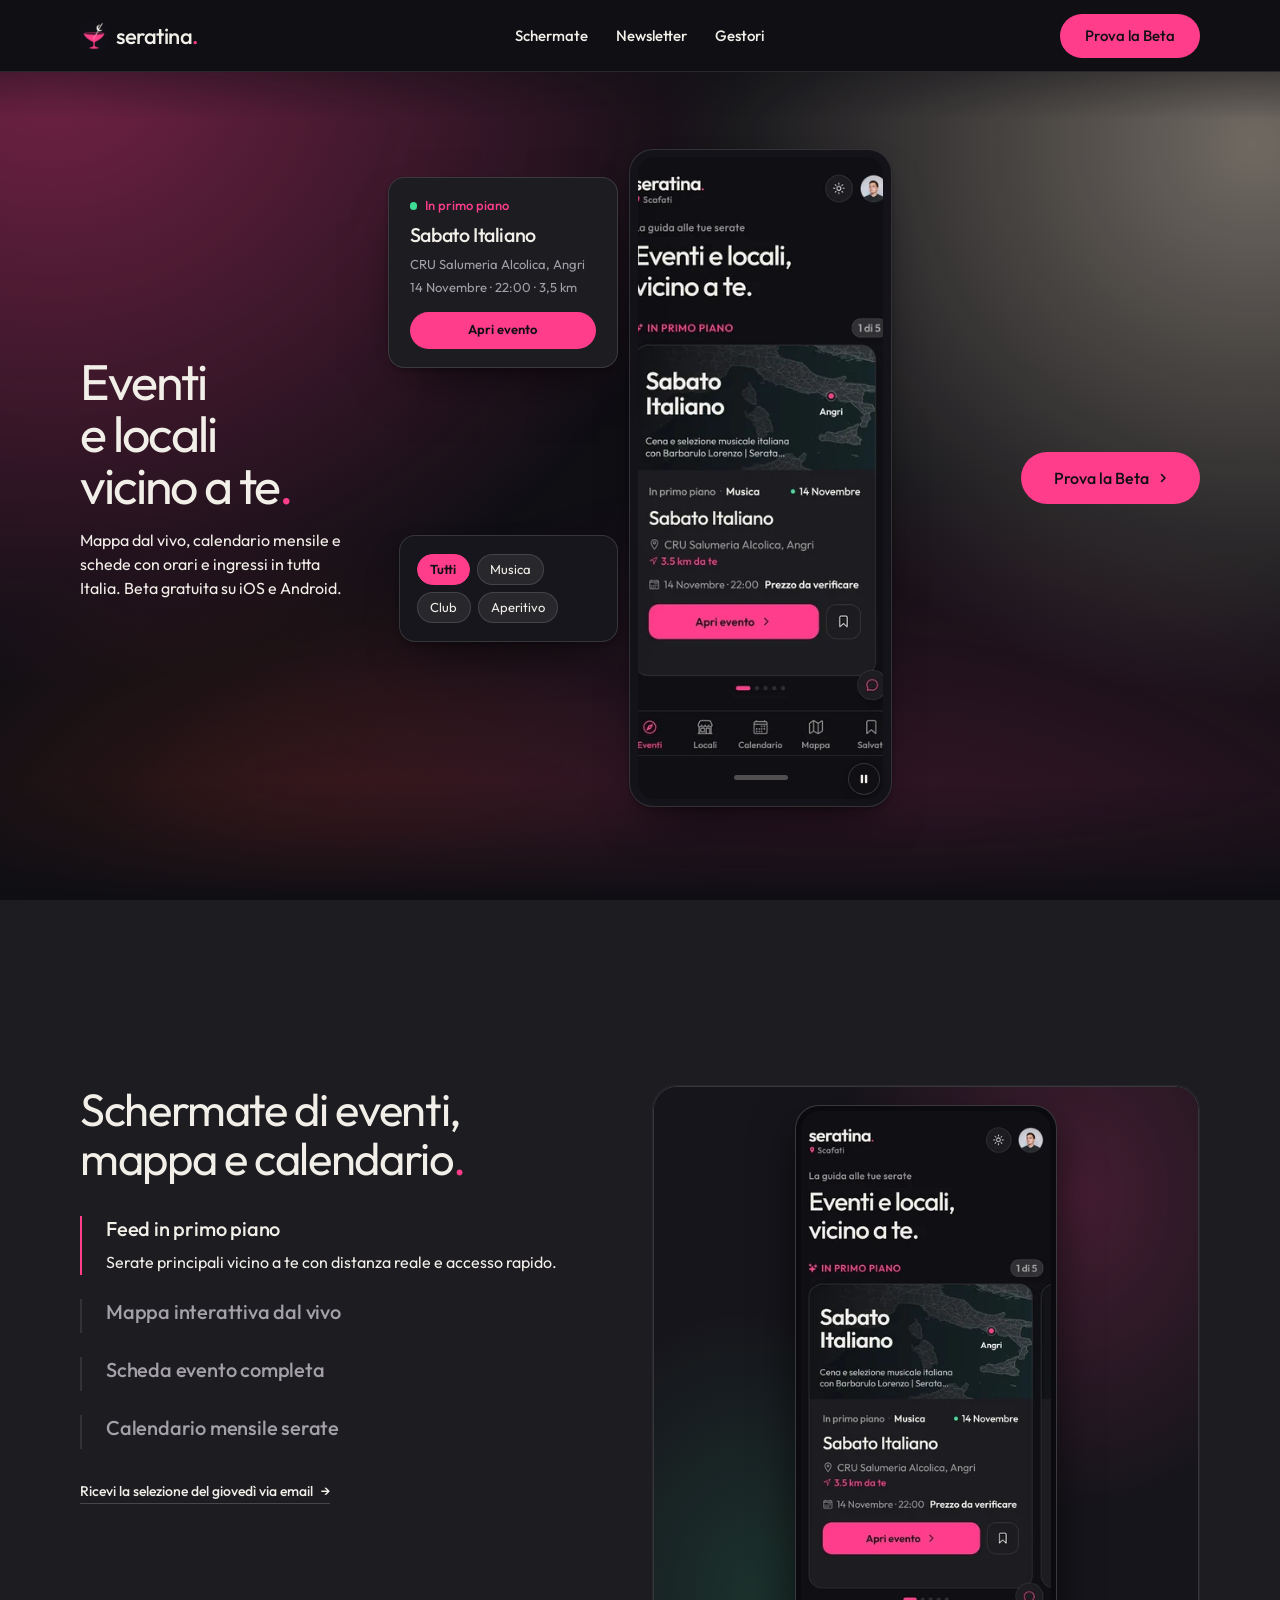
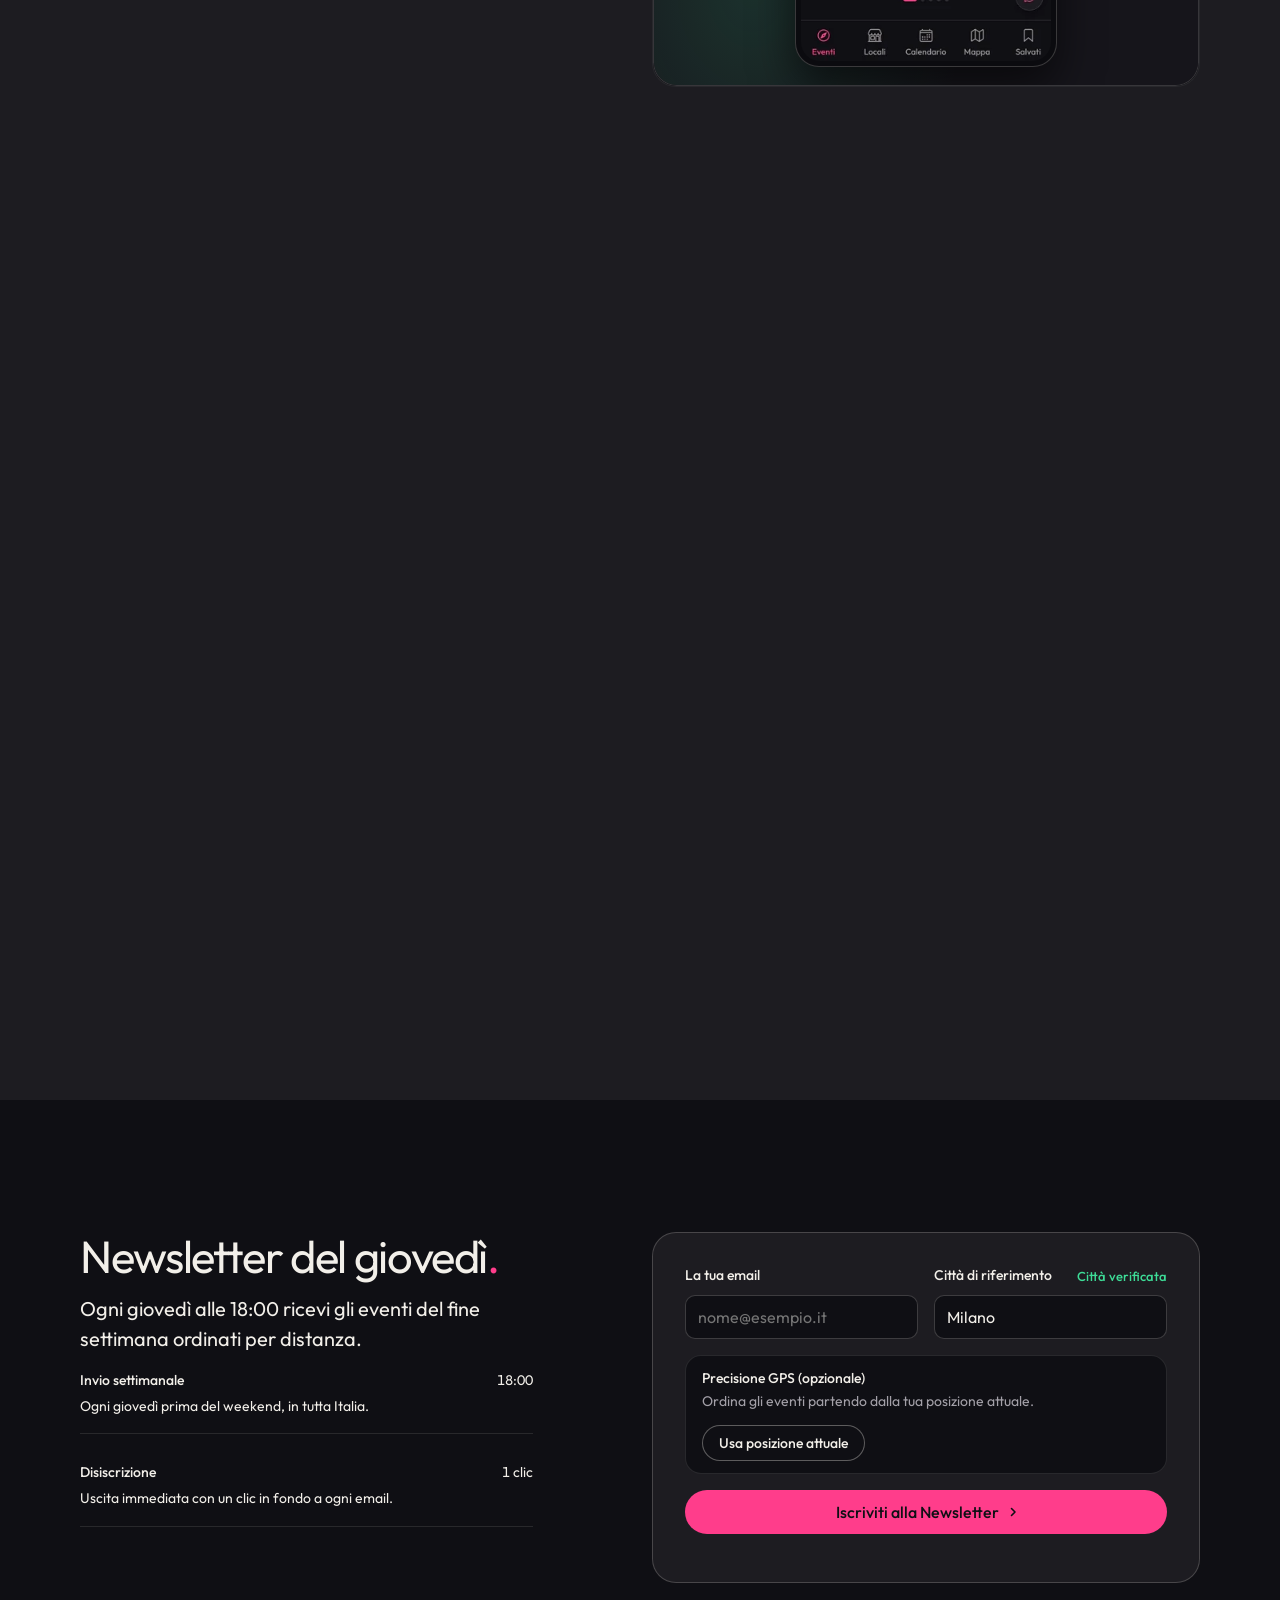
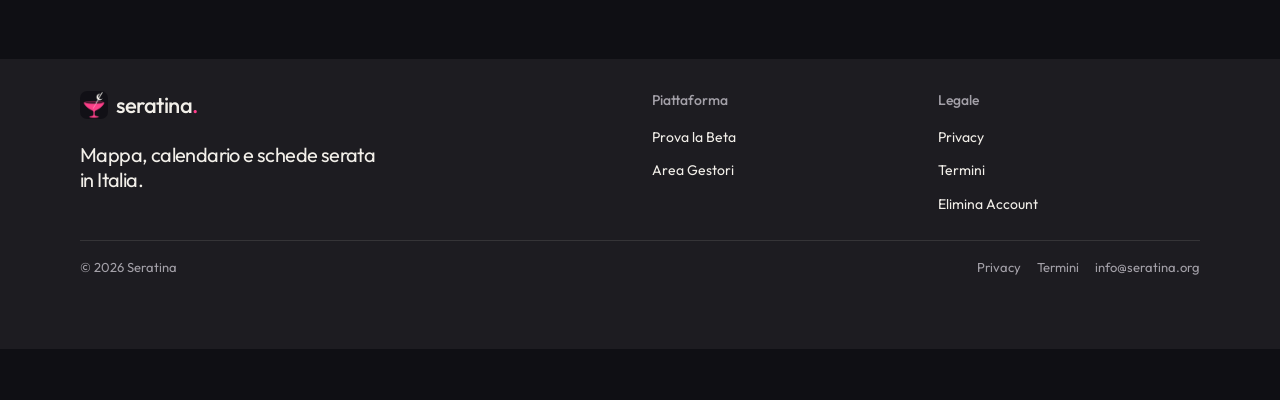
==== commit 7f0f9401: "fix: screenshot section" ====
--- a/index.html
+++ b/index.html
@@ -232,18 +232,22 @@
 
     /* Pinned chapters stage for vertical app screens (zero text overlays) */
     #anteprima .mo-pc__visual {
-      position: relative;
       background: #1d1c21;
       border: 1px solid rgba(242, 239, 233, 0.12);
       border-radius: var(--r-md);
       overflow: hidden;
     }
+    #anteprima:not(.is-live) .mo-pc__visual {
+      position: relative;
+    }
     #anteprima.is-live .mo-pc__visuals {
       aspect-ratio: 10 / 11;
       max-height: calc(100svh - 96px);
       border-radius: var(--r-lg);
     }
     #anteprima.is-live .mo-pc__visual {
+      position: absolute;
+      inset: 0;
       border-radius: var(--r-lg);
     }
     .seratina-shot-stage {
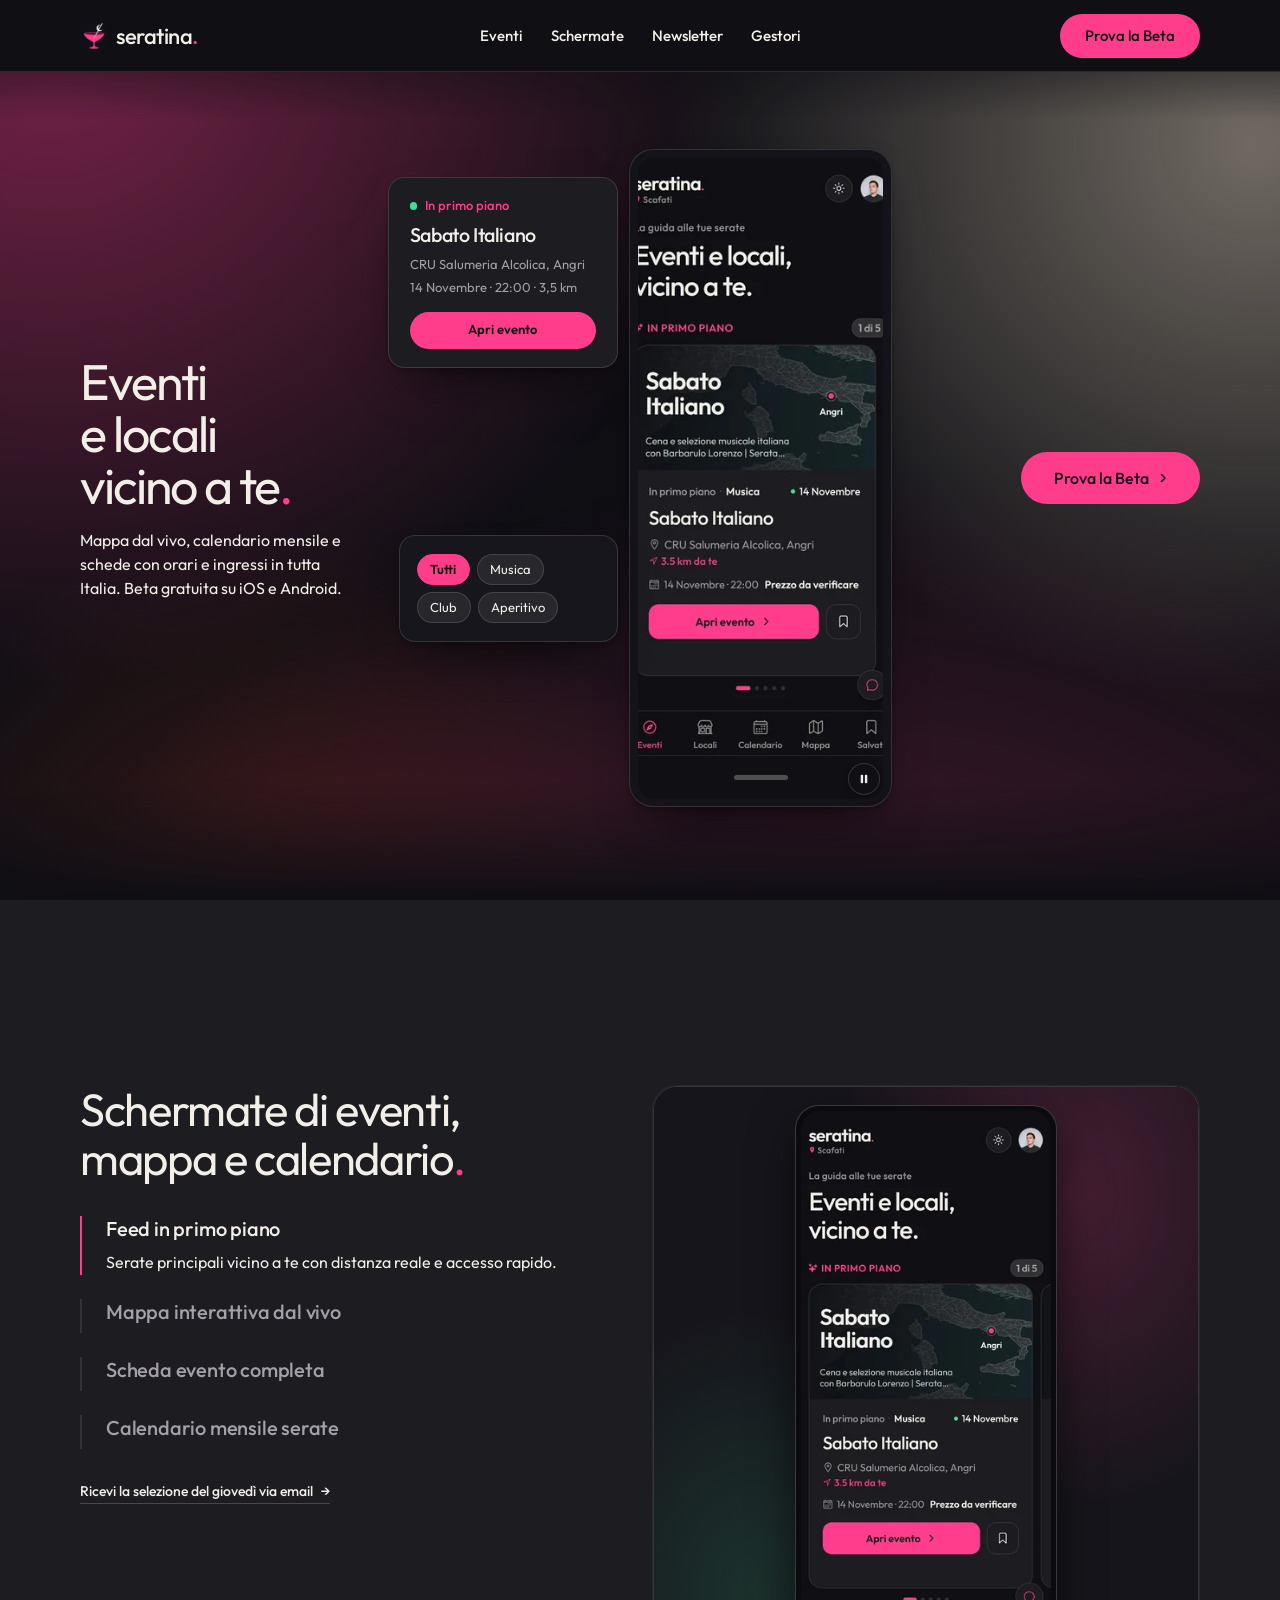
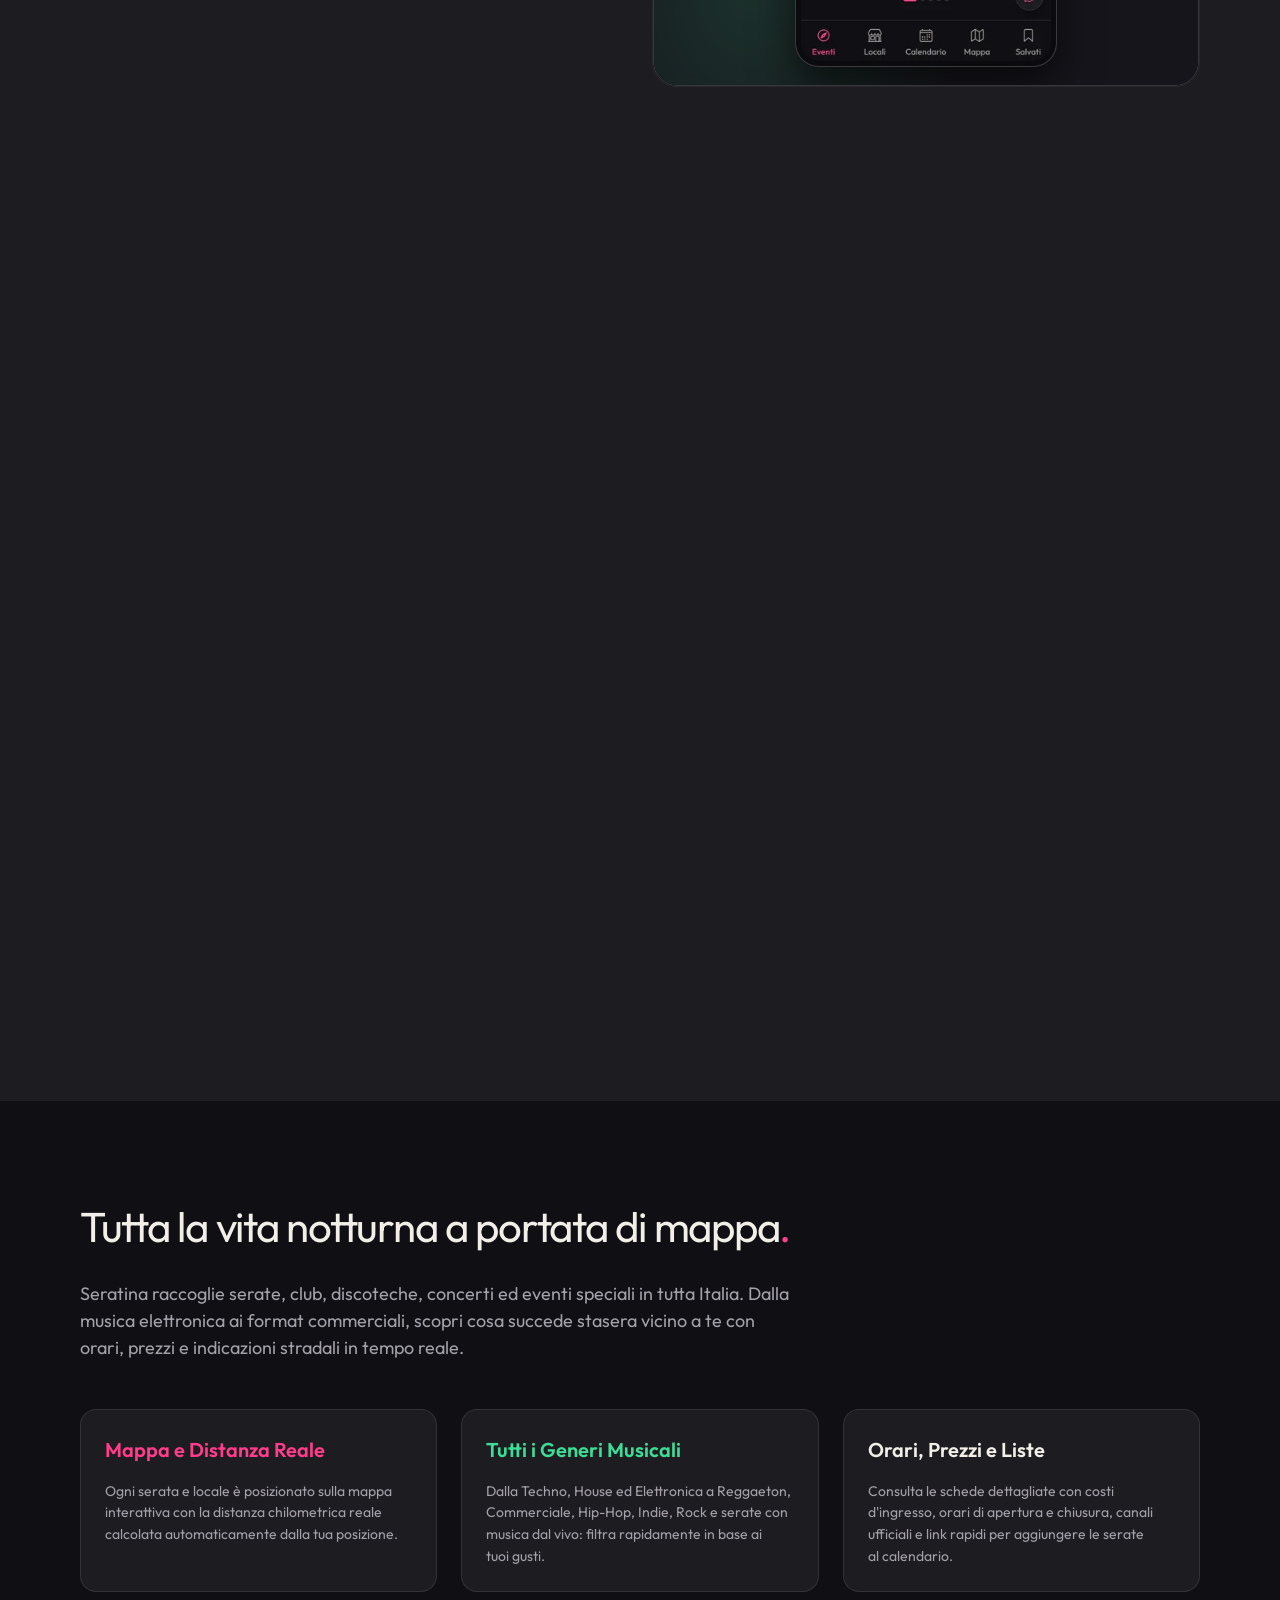
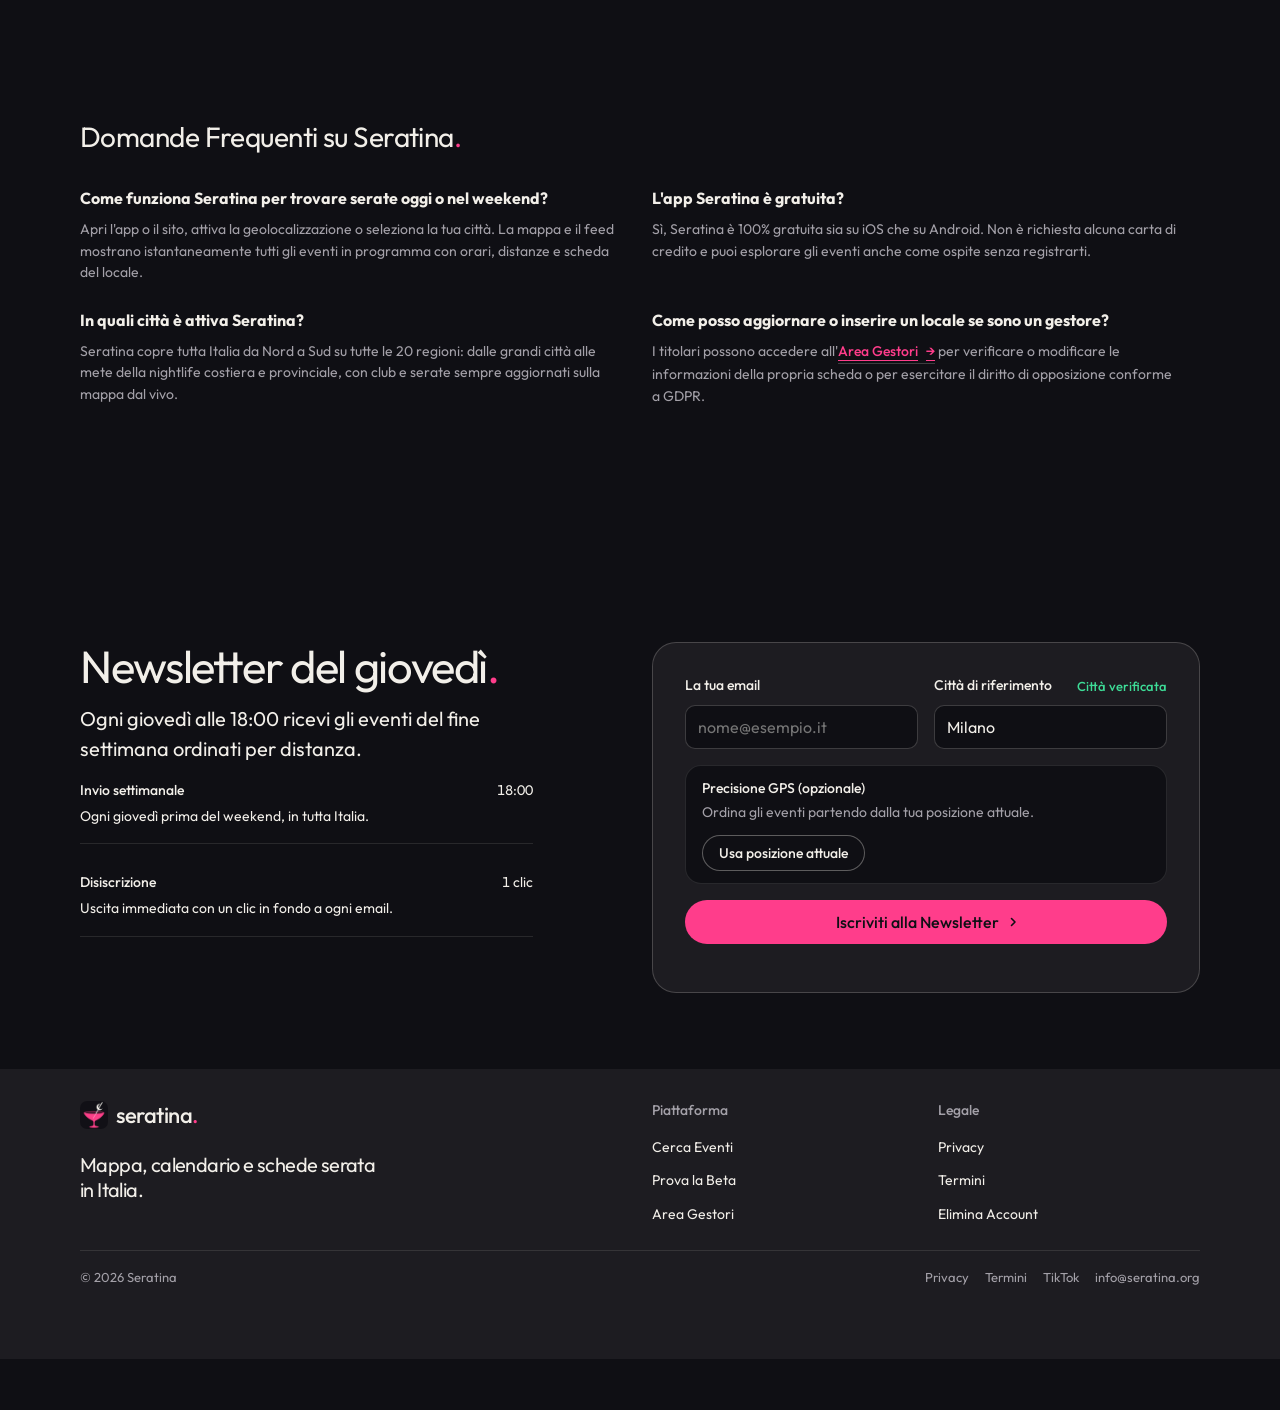
==== commit ddc292d3: "feat: SEO optimization" ====
--- a/index.html
+++ b/index.html
@@ -13,10 +13,60 @@
   <meta property="og:description" content="Mappa dal vivo, calendario mensile e schede con orari e ingressi in tutta Italia.">
   <meta property="og:image" content="https://seratina.org/assets/share.jpg">
   <meta name="twitter:card" content="summary_large_image">
+  <meta name="twitter:title" content="Seratina: eventi, club e locali vicino a te">
+  <meta name="twitter:description" content="Mappa dal vivo, calendario mensile e schede con orari e ingressi in tutta Italia.">
+  <meta name="twitter:image" content="https://seratina.org/assets/share.jpg">
   <link rel="icon" type="image/png" href="assets/favicon.png">
   <meta name="theme-color" content="#0f0f14">
   <meta name="site-kind" content="software">
   <meta name="page-type" content="software">
+
+  <script type="application/ld+json">
+  {
+    "@context": "https://schema.org",
+    "@graph": [
+      {
+        "@type": "Organization",
+        "@id": "https://seratina.org/#organization",
+        "name": "Seratina",
+        "url": "https://seratina.org/",
+        "logo": "https://seratina.org/assets/logo.png",
+        "description": "Piattaforma e applicazione mobile per scoprire eventi, club, discoteche e serate in tutta Italia.",
+        "sameAs": [
+          "https://www.tiktok.com/@seratina.org"
+        ]
+      },
+      {
+        "@type": "WebSite",
+        "@id": "https://seratina.org/#website",
+        "url": "https://seratina.org/",
+        "name": "Seratina",
+        "publisher": { "@id": "https://seratina.org/#organization" },
+        "inLanguage": "it-IT"
+      },
+      {
+        "@type": "SoftwareApplication",
+        "@id": "https://seratina.org/#app",
+        "name": "Seratina",
+        "operatingSystem": "iOS, Android",
+        "applicationCategory": "EntertainmentApplication",
+        "offers": {
+          "@type": "Offer",
+          "price": "0",
+          "priceCurrency": "EUR"
+        },
+        "description": "Mappa live, calendario serate e schede con orari e ingressi di club e discoteche in tutta Italia.",
+        "image": "https://seratina.org/assets/share.jpg",
+        "screenshot": [
+          "https://seratina.org/assets/screenshots/web-1-home-760.webp",
+          "https://seratina.org/assets/screenshots/web-2-map-760.webp",
+          "https://seratina.org/assets/screenshots/web-3-detail-760.webp",
+          "https://seratina.org/assets/screenshots/web-4-calendar-760.webp"
+        ]
+      }
+    ]
+  }
+  </script>
 
   <link rel="preconnect" href="https://fonts.googleapis.com">
   <link rel="preconnect" href="https://fonts.gstatic.com" crossorigin>
@@ -702,6 +752,7 @@
       <span>seratina<span class="dot-accent">.</span></span>
     </a>
     <nav class="nav__links" aria-label="Principale">
+      <div class="nav__item"><a class="nav__link" href="eventi.html">Eventi</a></div>
       <div class="nav__item"><a class="nav__link" href="#anteprima">Schermate</a></div>
       <div class="nav__item"><a class="nav__link" href="#newsletter">Newsletter</a></div>
       <div class="nav__item"><a class="nav__link" href="gestori.html">Gestori</a></div>
@@ -914,6 +965,59 @@
       <div class="mo-pc__visuals frame"></div>
     </div>
   </section>
+
+  <!-- 2.5 Guida Seratina & Vita Notturna in Italia -->
+  <section class="section seo-guide" id="scopri" aria-labelledby="scopri-h" style="padding-block: clamp(64px, 8vw, 110px); border-top: 1px solid rgba(242, 239, 233, 0.08);">
+    <div class="wrap">
+      <div class="section-head" style="margin-bottom: var(--s-7); max-width: 760px;">
+        <h2 id="scopri-h" style="font-size: clamp(26px, 3.8vw, 42px); line-height: 1.15; letter-spacing: -0.03em;">Tutta la vita notturna a portata di mappa<span class="dot-accent">.</span></h2>
+        <p style="color: var(--p-muted); font-size: clamp(15px, 1.8vw, 18px); margin-top: 12px; line-height: 1.5;">Seratina raccoglie serate, club, discoteche, concerti ed eventi speciali in tutta Italia. Dalla musica elettronica ai format commerciali, scopri cosa succede stasera vicino a te con orari, prezzi e indicazioni stradali in tempo reale.</p>
+      </div>
+
+      <div class="grid" style="row-gap: var(--s-6); margin-bottom: var(--s-8);">
+        <div class="span-4 card" style="background: var(--p-surface); border: 1px solid rgba(242, 239, 233, 0.1); border-radius: var(--r-md); padding: var(--s-5);">
+          <div style="color: var(--p-accent); font-size: 20px; font-weight: 600; margin-bottom: 8px;">Mappa e Distanza Reale</div>
+          <p style="color: var(--p-muted); font-size: 14px; line-height: 1.55;">Ogni serata e locale è posizionato sulla mappa interattiva con la distanza chilometrica reale calcolata automaticamente dalla tua posizione.</p>
+        </div>
+
+        <div class="span-4 card" style="background: var(--p-surface); border: 1px solid rgba(242, 239, 233, 0.1); border-radius: var(--r-md); padding: var(--s-5);">
+          <div style="color: var(--seratina-mint); font-size: 20px; font-weight: 600; margin-bottom: 8px;">Tutti i Generi Musicali</div>
+          <p style="color: var(--p-muted); font-size: 14px; line-height: 1.55;">Dalla Techno, House ed Elettronica a Reggaeton, Commerciale, Hip-Hop, Indie, Rock e serate con musica dal vivo: filtra rapidamente in base ai tuoi gusti.</p>
+        </div>
+
+        <div class="span-4 card" style="background: var(--p-surface); border: 1px solid rgba(242, 239, 233, 0.1); border-radius: var(--r-md); padding: var(--s-5);">
+          <div style="color: var(--p-ink); font-size: 20px; font-weight: 600; margin-bottom: 8px;">Orari, Prezzi e Liste</div>
+          <p style="color: var(--p-muted); font-size: 14px; line-height: 1.55;">Consulta le schede dettagliate con costi d'ingresso, orari di apertura e chiusura, canali ufficiali e link rapidi per aggiungere le serate al calendario.</p>
+        </div>
+      </div>
+
+      <div class="section-head" style="margin-top: var(--s-8); margin-bottom: var(--s-6);">
+        <h3 style="font-size: clamp(20px, 2.6vw, 28px); letter-spacing: -0.02em;">Domande Frequenti su Seratina<span class="dot-accent">.</span></h3>
+      </div>
+
+      <div class="grid" style="row-gap: var(--s-5);">
+        <div class="span-6 stack-2">
+          <strong style="color: var(--p-ink); font-size: 16px; display: block;">Come funziona Seratina per trovare serate oggi o nel weekend?</strong>
+          <p style="color: var(--p-muted); font-size: 14px; line-height: 1.55;">Apri l'app o il sito, attiva la geolocalizzazione o seleziona la tua città. La mappa e il feed mostrano istantaneamente tutti gli eventi in programma con orari, distanze e scheda del locale.</p>
+        </div>
+
+        <div class="span-6 stack-2">
+          <strong style="color: var(--p-ink); font-size: 16px; display: block;">L'app Seratina è gratuita?</strong>
+          <p style="color: var(--p-muted); font-size: 14px; line-height: 1.55;">Sì, Seratina è 100% gratuita sia su iOS che su Android. Non è richiesta alcuna carta di credito e puoi esplorare gli eventi anche come ospite senza registrarti.</p>
+        </div>
+
+        <div class="span-6 stack-2">
+          <strong style="color: var(--p-ink); font-size: 16px; display: block;">In quali città è attiva Seratina?</strong>
+          <p style="color: var(--p-muted); font-size: 14px; line-height: 1.55;">Seratina copre tutta Italia da Nord a Sud su tutte le 20 regioni: dalle grandi città alle mete della nightlife costiera e provinciale, con club e serate sempre aggiornati sulla mappa dal vivo.</p>
+        </div>
+
+        <div class="span-6 stack-2">
+          <strong style="color: var(--p-ink); font-size: 16px; display: block;">Come posso aggiornare o inserire un locale se sono un gestore?</strong>
+          <p style="color: var(--p-muted); font-size: 14px; line-height: 1.55;">I titolari possono accedere all'<a href="gestori.html" class="link" style="color: var(--p-accent); text-decoration: underline;">Area Gestori</a> per verificare o modificare le informazioni della propria scheda o per esercitare il diritto di opposizione conforme a GDPR.</p>
+        </div>
+      </div>
+    </div>
+  </section>
 </main>
 
 <!-- 3. Newsletter & Footer (closing, 1 screen) -->
@@ -1006,6 +1110,7 @@
         <div class="span-3 start-7 footer__col">
           <h3>Piattaforma</h3>
           <ul>
+            <li><a href="eventi.html">Cerca Eventi</a></li>
             <li><a href="test.html">Prova la Beta</a></li>
             <li><a href="gestori.html">Area Gestori</a></li>
           </ul>
@@ -1026,6 +1131,7 @@
         <div class="footer__legal-links" style="display:flex;flex-wrap:wrap;gap:0 16px;align-items:center;">
           <a href="privacy.html">Privacy</a>
           <a href="terms.html">Termini</a>
+          <a href="https://www.tiktok.com/@seratina.org" target="_blank" rel="noopener noreferrer">TikTok</a>
           <a href="mailto:info@seratina.org">info@seratina.org</a>
         </div>
       </div>
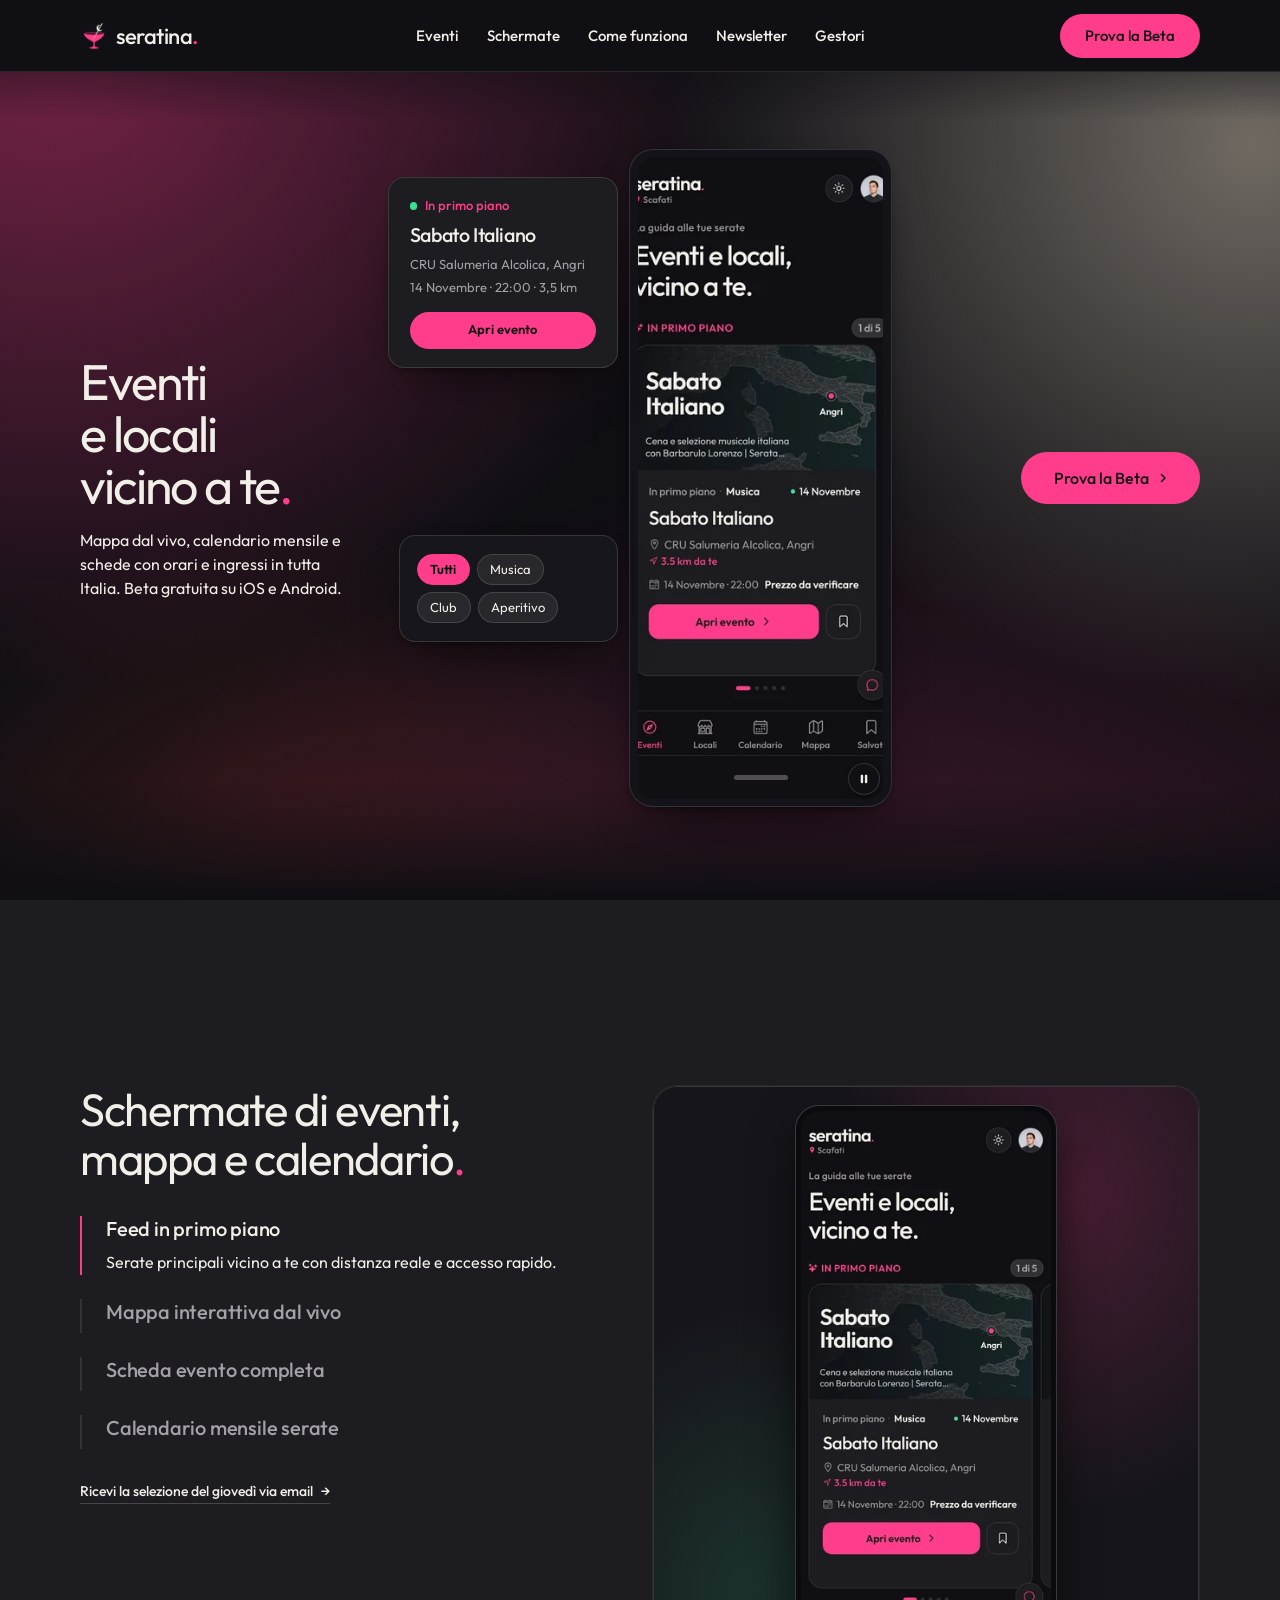
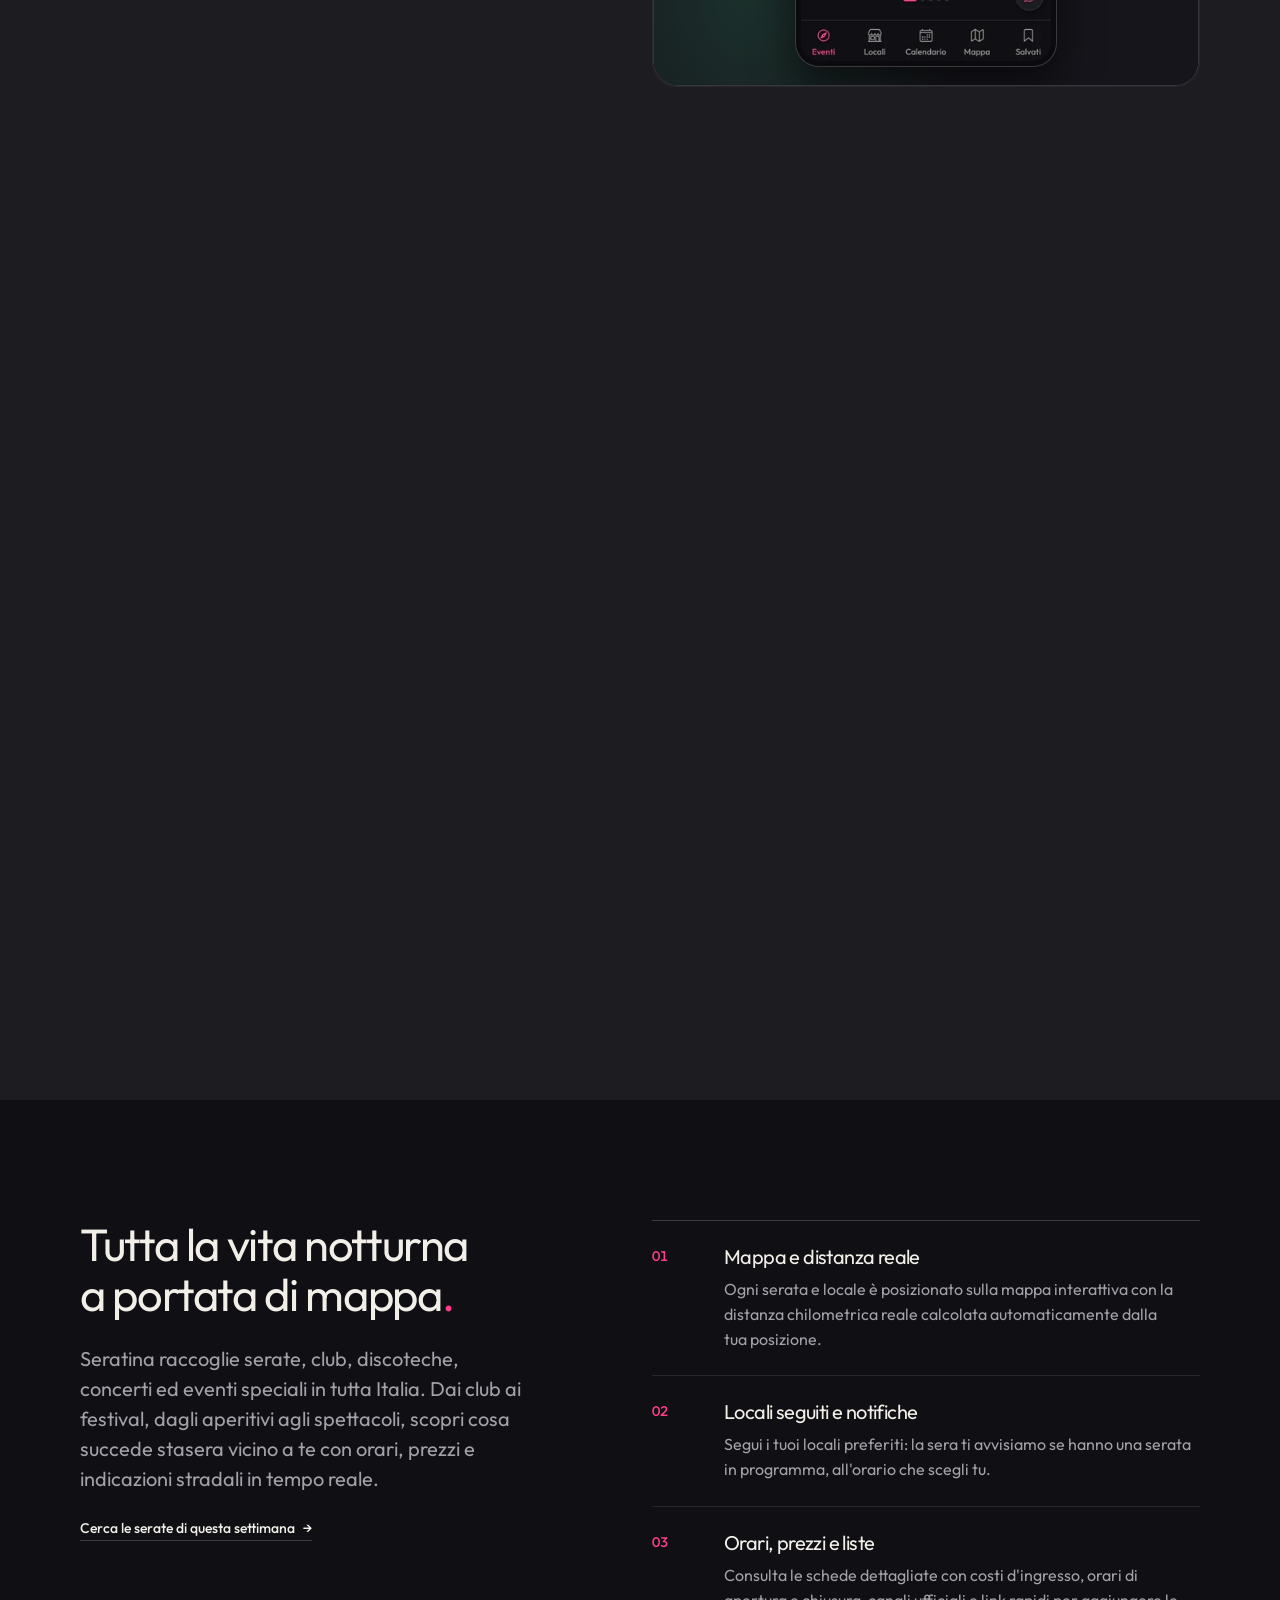
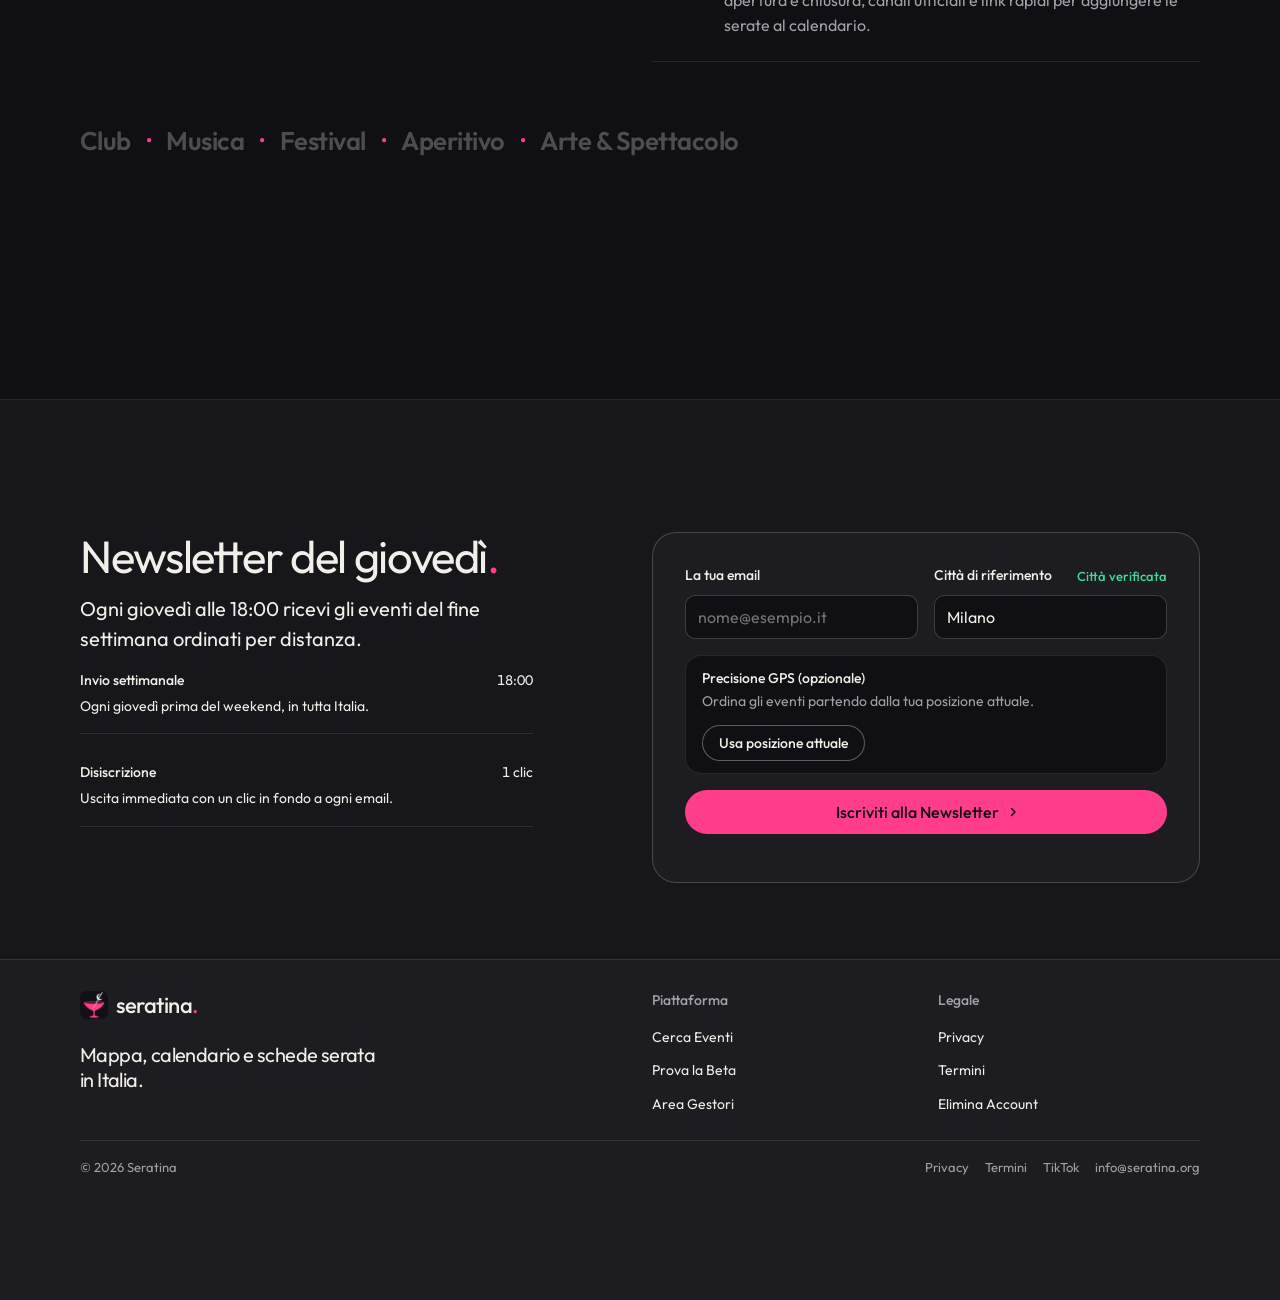
==== commit a7d854b8: "frefactor: events pae and home page + SEO" ====
--- a/index.html
+++ b/index.html
@@ -455,9 +455,11 @@
 
     /* Newsletter closing band & autocomplete */
     #newsletter {
-      overflow-x: clip;
+      overflow: clip;
       --head-gap: 24px;
       border-top: 0;
+      /* between page bg (#scopri above) and surface (links band below) */
+      background: color-mix(in oklab, var(--p-bg) 45%, var(--p-surface));
     }
     #newsletter > .wrap {
       row-gap: var(--s-8);
@@ -485,10 +487,11 @@
       content: "";
       position: absolute;
       top: 0;
-      bottom: calc(-1 * (var(--padb) + var(--bar, 0px)));
+      bottom: -100vh; /* clipped by #newsletter: reaches the footer's foot whatever its padding */
       left: -100vw;
       right: -100vw;
       background: var(--p-surface);
+      border-top: 1px solid var(--line);
       z-index: -1;
       pointer-events: none;
     }
@@ -533,6 +536,57 @@
       #newsletter .gps-box { padding: 10px 12px; gap: 8px; }
       #newsletter .gps-box__desc { display: none; }
       #newsletter .closing__links { gap: var(--s-4); padding-top: var(--s-4); }
+    }
+
+    /* #scopri: editorial split (head left, ruled numbered list right), genre strip at the foot */
+    #scopri { border-bottom: 1px solid var(--line); }
+    #scopri .scopri { justify-content: space-between; gap: var(--s-8); }
+    #scopri .scopri__top { align-items: start; }
+    #scopri .scopri__head { display: grid; gap: var(--s-5); align-content: start; }
+    #scopri .scopri__lede { color: var(--muted); font-size: var(--t-lead); line-height: 1.5; max-width: 46ch; }
+    #scopri .scopri__list { list-style: none; padding: 0; border-top: 1px solid var(--line-strong); }
+    #scopri .scopri__list li {
+      display: grid;
+      grid-template-columns: 56px 1fr;
+      column-gap: var(--s-4);
+      row-gap: var(--s-2);
+      padding-block: var(--s-5);
+      border-bottom: 1px solid var(--line);
+    }
+    #scopri .scopri__num {
+      grid-row: span 2;
+      font: 500 var(--t-small)/1.6 var(--font-text);
+      font-variant-numeric: tabular-nums;
+      color: var(--p-accent);
+    }
+    #scopri .scopri__list h3 { font-size: var(--t-card); }
+    #scopri .scopri__list p { color: var(--muted); line-height: 1.55; max-width: 52ch; }
+    #scopri .scopri__genres {
+      list-style: none;
+      padding: 0;
+      display: flex;
+      flex-wrap: wrap;
+      gap: var(--s-2) var(--s-4);
+      font-family: var(--font-display);
+      font-size: clamp(20px, 2vw, 30px);
+      font-weight: 600;
+      letter-spacing: -0.02em;
+      line-height: 1.15;
+      color: color-mix(in oklab, var(--ink) 28%, transparent);
+    }
+    #scopri .scopri__genres li:not(:last-child)::after {
+      content: "·";
+      margin-left: var(--s-4);
+      color: var(--p-accent);
+    }
+    @media (max-width: 1023px) {
+      #scopri .scopri__list { margin-top: var(--s-6); }
+    }
+    @media (max-width: 639px) {
+      #scopri .scopri { gap: var(--s-6); }
+      #scopri .scopri__list li { grid-template-columns: 40px 1fr; padding-block: var(--s-4); }
+      #scopri .scopri__genres { gap: var(--s-1) var(--s-3); }
+      #scopri .scopri__genres li:not(:last-child)::after { margin-left: var(--s-3); }
     }
     .field--city { position: relative; }
     .city-label-row {
@@ -754,6 +808,7 @@
     <nav class="nav__links" aria-label="Principale">
       <div class="nav__item"><a class="nav__link" href="eventi.html">Eventi</a></div>
       <div class="nav__item"><a class="nav__link" href="#anteprima">Schermate</a></div>
+      <div class="nav__item"><a class="nav__link" href="#scopri">Come funziona</a></div>
       <div class="nav__item"><a class="nav__link" href="#newsletter">Newsletter</a></div>
       <div class="nav__item"><a class="nav__link" href="gestori.html">Gestori</a></div>
     </nav>
@@ -905,7 +960,7 @@
 
           <li class="mo-pc__step">
             <h3>Mappa interattiva dal vivo</h3>
-            <p>Locali ed eventi su mappa scura con filtri per genere e data.</p>
+            <p>Locali ed eventi su mappa scura con filtri per categoria e data.</p>
             <figure class="mo-pc__visual">
               <div class="seratina-shot-stage">
                 <div class="seratina-device">
@@ -967,57 +1022,40 @@
   </section>
 
   <!-- 2.5 Guida Seratina & Vita Notturna in Italia -->
-  <section class="section seo-guide" id="scopri" aria-labelledby="scopri-h" style="padding-block: clamp(64px, 8vw, 110px); border-top: 1px solid rgba(242, 239, 233, 0.08);">
-    <div class="wrap">
-      <div class="section-head" style="margin-bottom: var(--s-7); max-width: 760px;">
-        <h2 id="scopri-h" style="font-size: clamp(26px, 3.8vw, 42px); line-height: 1.15; letter-spacing: -0.03em;">Tutta la vita notturna a portata di mappa<span class="dot-accent">.</span></h2>
-        <p style="color: var(--p-muted); font-size: clamp(15px, 1.8vw, 18px); margin-top: 12px; line-height: 1.5;">Seratina raccoglie serate, club, discoteche, concerti ed eventi speciali in tutta Italia. Dalla musica elettronica ai format commerciali, scopri cosa succede stasera vicino a te con orari, prezzi e indicazioni stradali in tempo reale.</p>
+  <section class="section" id="scopri" aria-labelledby="scopri-h">
+    <div class="wrap scopri">
+      <div class="grid scopri__top">
+        <div class="span-5 scopri__head">
+          <h2 id="scopri-h">Tutta la vita notturna a portata di mappa<span class="dot-accent">.</span></h2>
+          <p class="scopri__lede">Seratina raccoglie serate, club, discoteche, concerti ed eventi speciali in tutta Italia. Dai club ai festival, dagli aperitivi agli spettacoli, scopri cosa succede stasera vicino a te con orari, prezzi e indicazioni stradali in tempo reale.</p>
+          <p class="t-small"><a class="link" href="eventi.html">Cerca le serate di questa settimana</a></p>
+        </div>
+
+        <ol class="span-6 start-7 scopri__list">
+          <li>
+            <span class="scopri__num" aria-hidden="true">01</span>
+            <h3>Mappa e distanza reale</h3>
+            <p>Ogni serata e locale è posizionato sulla mappa interattiva con la distanza chilometrica reale calcolata automaticamente dalla tua posizione.</p>
+          </li>
+          <li>
+            <span class="scopri__num" aria-hidden="true">02</span>
+            <h3>Locali seguiti e notifiche</h3>
+            <p>Segui i tuoi locali preferiti: la sera ti avvisiamo se hanno una serata in programma, all'orario che scegli tu.</p>
+          </li>
+          <li>
+            <span class="scopri__num" aria-hidden="true">03</span>
+            <h3>Orari, prezzi e liste</h3>
+            <p>Consulta le schede dettagliate con costi d'ingresso, orari di apertura e chiusura, canali ufficiali e link rapidi per aggiungere le serate al calendario.</p>
+          </li>
+        </ol>
       </div>
 
-      <div class="grid" style="row-gap: var(--s-6); margin-bottom: var(--s-8);">
-        <div class="span-4 card" style="background: var(--p-surface); border: 1px solid rgba(242, 239, 233, 0.1); border-radius: var(--r-md); padding: var(--s-5);">
-          <div style="color: var(--p-accent); font-size: 20px; font-weight: 600; margin-bottom: 8px;">Mappa e Distanza Reale</div>
-          <p style="color: var(--p-muted); font-size: 14px; line-height: 1.55;">Ogni serata e locale è posizionato sulla mappa interattiva con la distanza chilometrica reale calcolata automaticamente dalla tua posizione.</p>
-        </div>
-
-        <div class="span-4 card" style="background: var(--p-surface); border: 1px solid rgba(242, 239, 233, 0.1); border-radius: var(--r-md); padding: var(--s-5);">
-          <div style="color: var(--seratina-mint); font-size: 20px; font-weight: 600; margin-bottom: 8px;">Tutti i Generi Musicali</div>
-          <p style="color: var(--p-muted); font-size: 14px; line-height: 1.55;">Dalla Techno, House ed Elettronica a Reggaeton, Commerciale, Hip-Hop, Indie, Rock e serate con musica dal vivo: filtra rapidamente in base ai tuoi gusti.</p>
-        </div>
-
-        <div class="span-4 card" style="background: var(--p-surface); border: 1px solid rgba(242, 239, 233, 0.1); border-radius: var(--r-md); padding: var(--s-5);">
-          <div style="color: var(--p-ink); font-size: 20px; font-weight: 600; margin-bottom: 8px;">Orari, Prezzi e Liste</div>
-          <p style="color: var(--p-muted); font-size: 14px; line-height: 1.55;">Consulta le schede dettagliate con costi d'ingresso, orari di apertura e chiusura, canali ufficiali e link rapidi per aggiungere le serate al calendario.</p>
-        </div>
-      </div>
-
-      <div class="section-head" style="margin-top: var(--s-8); margin-bottom: var(--s-6);">
-        <h3 style="font-size: clamp(20px, 2.6vw, 28px); letter-spacing: -0.02em;">Domande Frequenti su Seratina<span class="dot-accent">.</span></h3>
-      </div>
-
-      <div class="grid" style="row-gap: var(--s-5);">
-        <div class="span-6 stack-2">
-          <strong style="color: var(--p-ink); font-size: 16px; display: block;">Come funziona Seratina per trovare serate oggi o nel weekend?</strong>
-          <p style="color: var(--p-muted); font-size: 14px; line-height: 1.55;">Apri l'app o il sito, attiva la geolocalizzazione o seleziona la tua città. La mappa e il feed mostrano istantaneamente tutti gli eventi in programma con orari, distanze e scheda del locale.</p>
-        </div>
-
-        <div class="span-6 stack-2">
-          <strong style="color: var(--p-ink); font-size: 16px; display: block;">L'app Seratina è gratuita?</strong>
-          <p style="color: var(--p-muted); font-size: 14px; line-height: 1.55;">Sì, Seratina è 100% gratuita sia su iOS che su Android. Non è richiesta alcuna carta di credito e puoi esplorare gli eventi anche come ospite senza registrarti.</p>
-        </div>
-
-        <div class="span-6 stack-2">
-          <strong style="color: var(--p-ink); font-size: 16px; display: block;">In quali città è attiva Seratina?</strong>
-          <p style="color: var(--p-muted); font-size: 14px; line-height: 1.55;">Seratina copre tutta Italia da Nord a Sud su tutte le 20 regioni: dalle grandi città alle mete della nightlife costiera e provinciale, con club e serate sempre aggiornati sulla mappa dal vivo.</p>
-        </div>
-
-        <div class="span-6 stack-2">
-          <strong style="color: var(--p-ink); font-size: 16px; display: block;">Come posso aggiornare o inserire un locale se sono un gestore?</strong>
-          <p style="color: var(--p-muted); font-size: 14px; line-height: 1.55;">I titolari possono accedere all'<a href="gestori.html" class="link" style="color: var(--p-accent); text-decoration: underline;">Area Gestori</a> per verificare o modificare le informazioni della propria scheda o per esercitare il diritto di opposizione conforme a GDPR.</p>
-        </div>
-      </div>
+      <ul class="scopri__genres" aria-label="Categorie di eventi su Seratina">
+        <li>Club</li><li>Musica</li><li>Festival</li><li>Aperitivo</li><li>Arte &amp; Spettacolo</li>
+      </ul>
     </div>
   </section>
+
 </main>
 
 <!-- 3. Newsletter & Footer (closing, 1 screen) -->
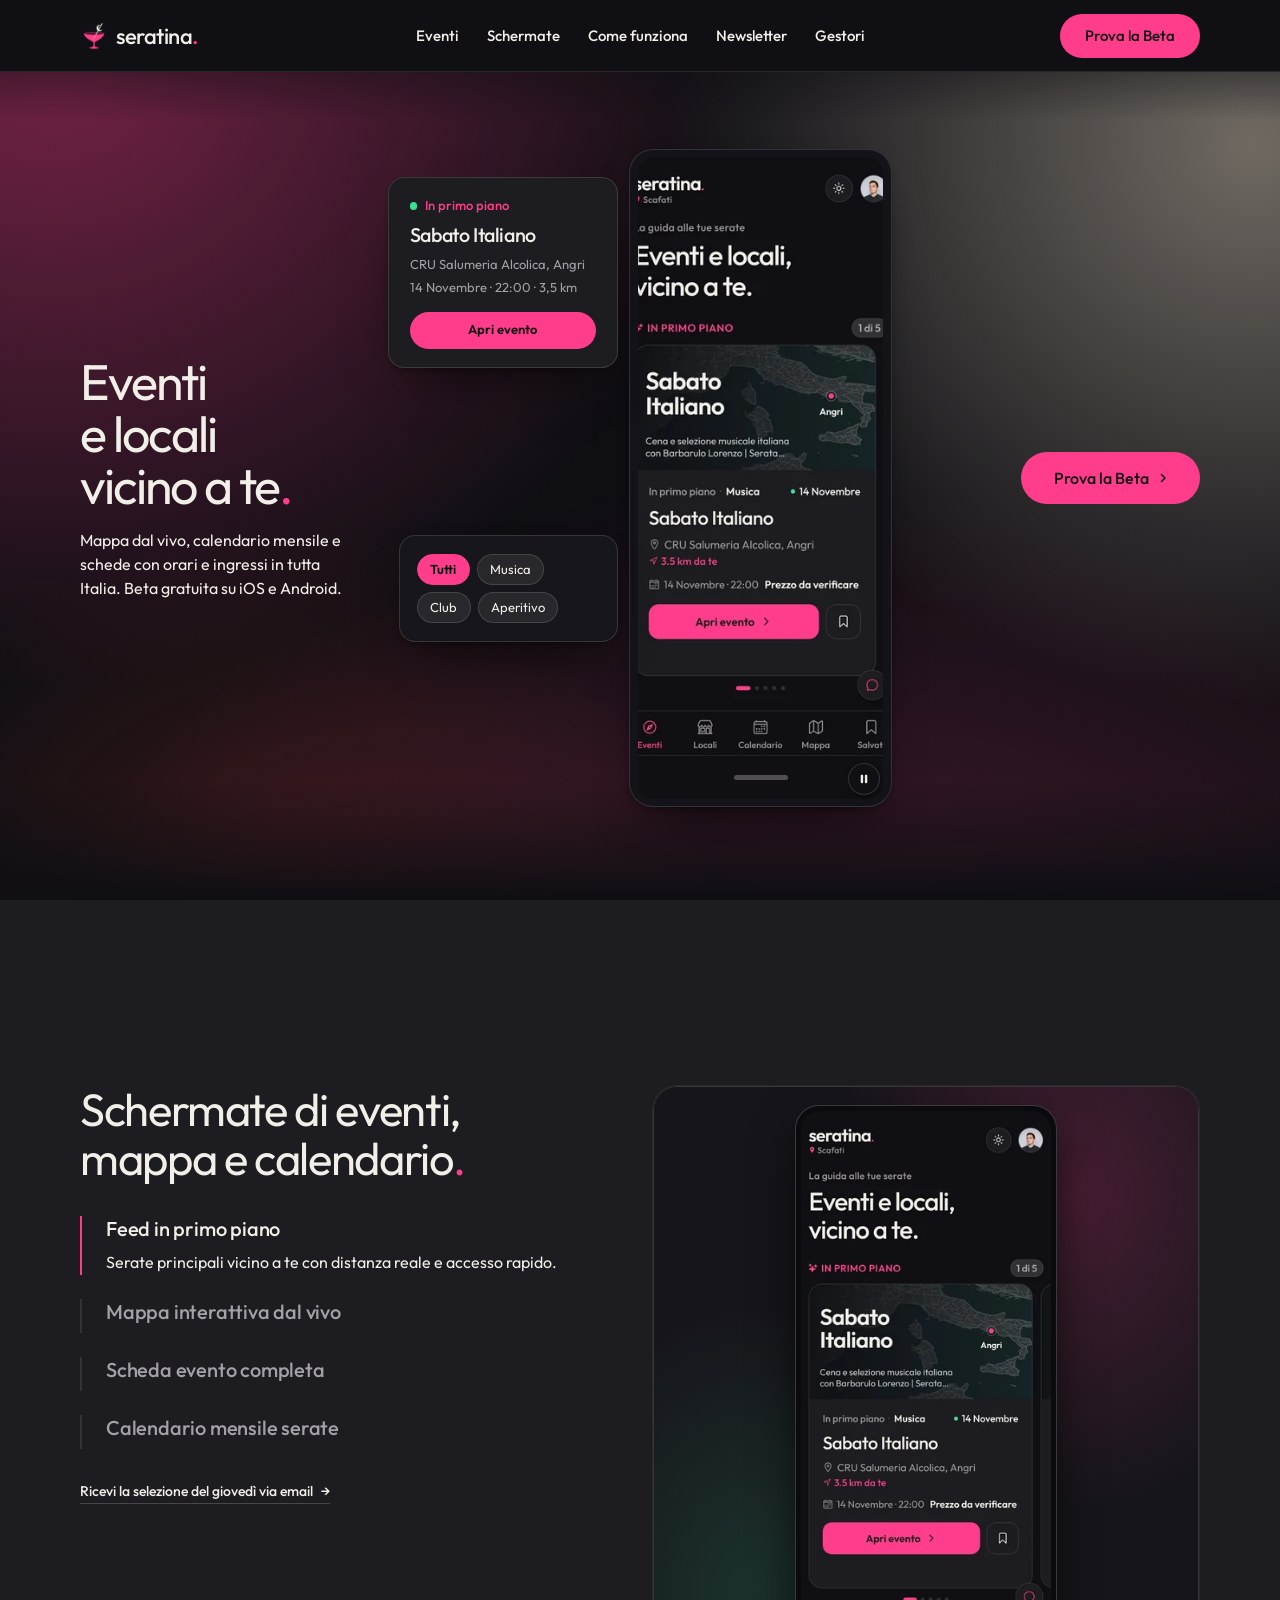
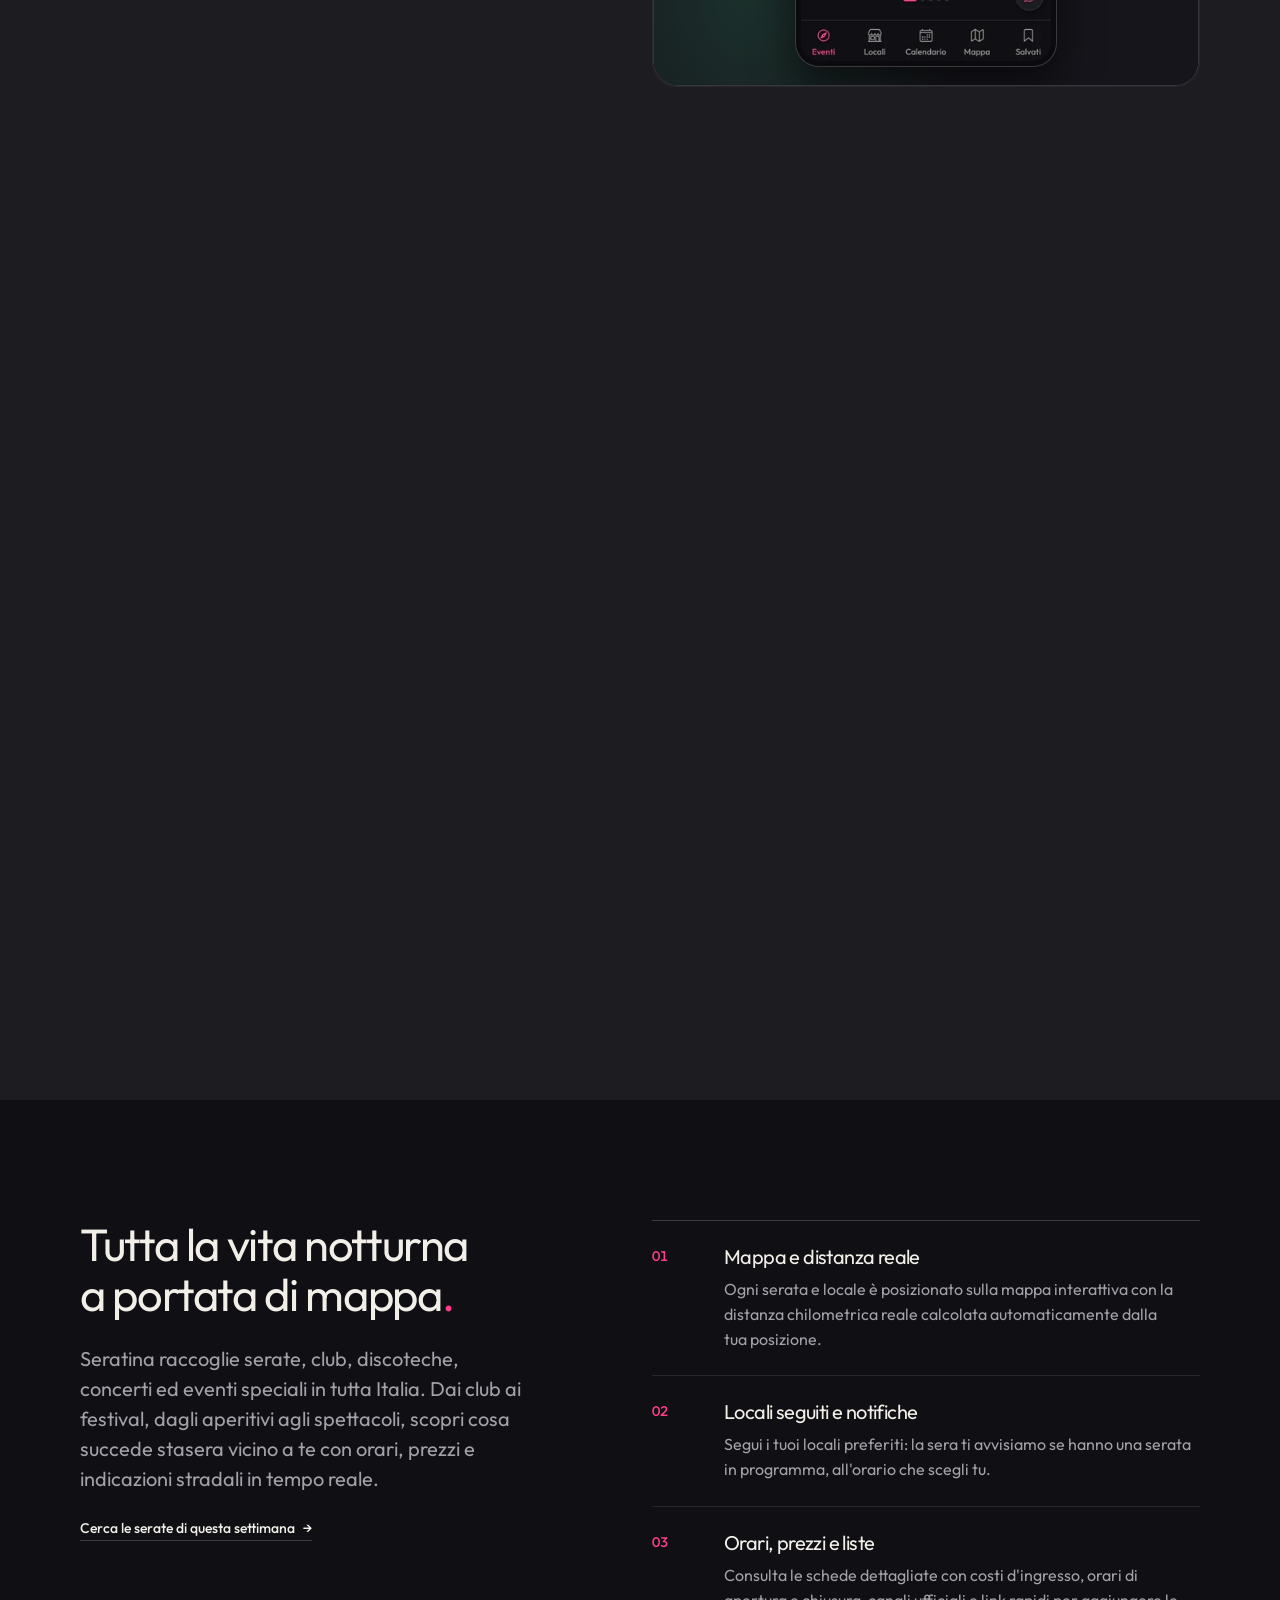
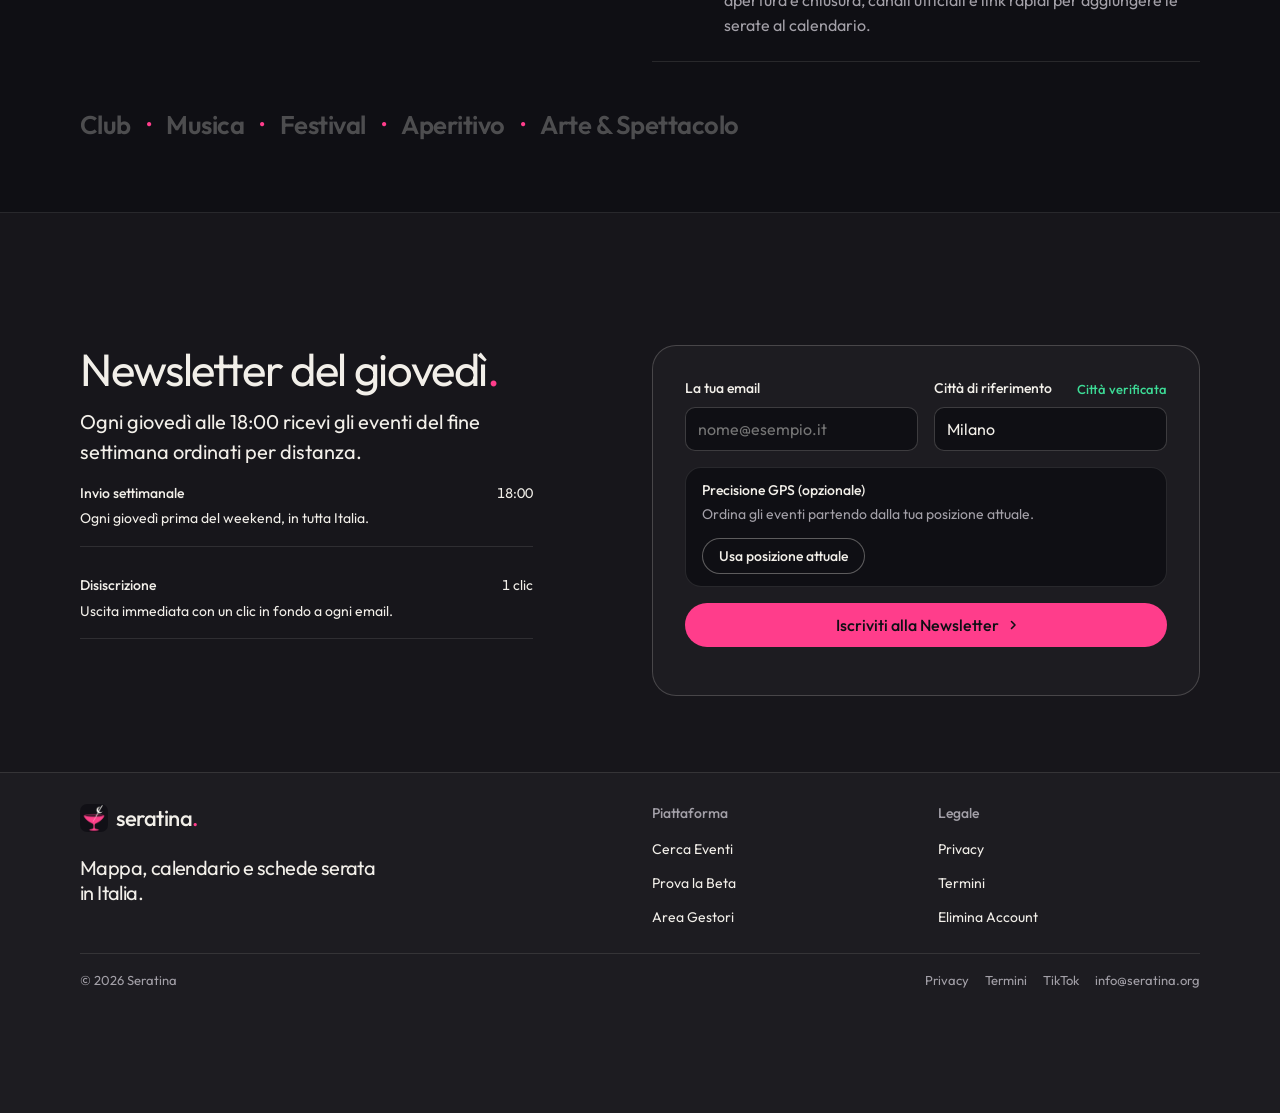
==== commit 04a20a2b: "fix: margin bottom how it works section" ====
--- a/index.html
+++ b/index.html
@@ -539,8 +539,9 @@
     }
 
     /* #scopri: editorial split (head left, ruled numbered list right), genre strip at the foot */
-    #scopri { border-bottom: 1px solid var(--line); }
-    #scopri .scopri { justify-content: space-between; gap: var(--s-8); }
+    #scopri { border-bottom: 1px solid var(--line); height: auto; min-height: 0; }
+    #scopri > .wrap { height: auto; }
+    #scopri .scopri { gap: var(--s-7); }
     #scopri .scopri__top { align-items: start; }
     #scopri .scopri__head { display: grid; gap: var(--s-5); align-content: start; }
     #scopri .scopri__lede { color: var(--muted); font-size: var(--t-lead); line-height: 1.5; max-width: 46ch; }
@@ -583,7 +584,7 @@
       #scopri .scopri__list { margin-top: var(--s-6); }
     }
     @media (max-width: 639px) {
-      #scopri .scopri { gap: var(--s-6); }
+      #scopri .scopri { gap: var(--s-5); }
       #scopri .scopri__list li { grid-template-columns: 40px 1fr; padding-block: var(--s-4); }
       #scopri .scopri__genres { gap: var(--s-1) var(--s-3); }
       #scopri .scopri__genres li:not(:last-child)::after { margin-left: var(--s-3); }
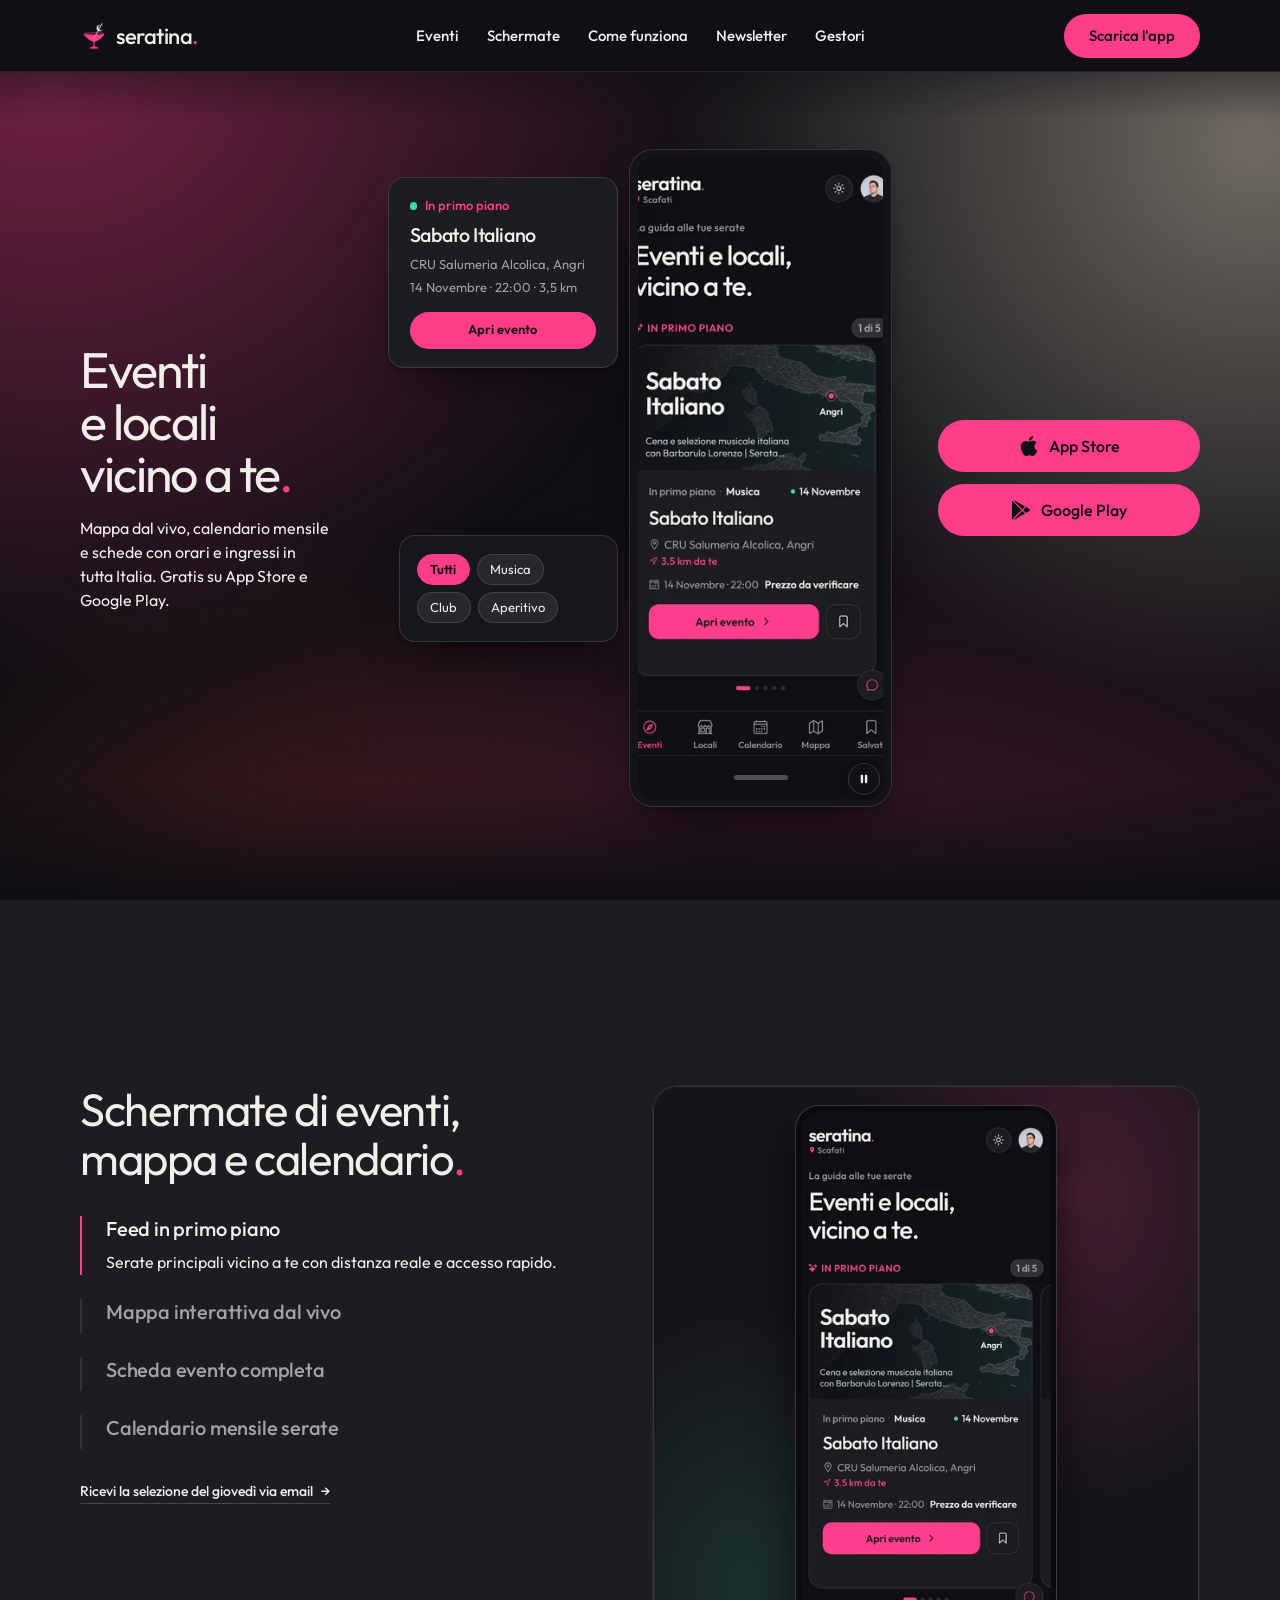
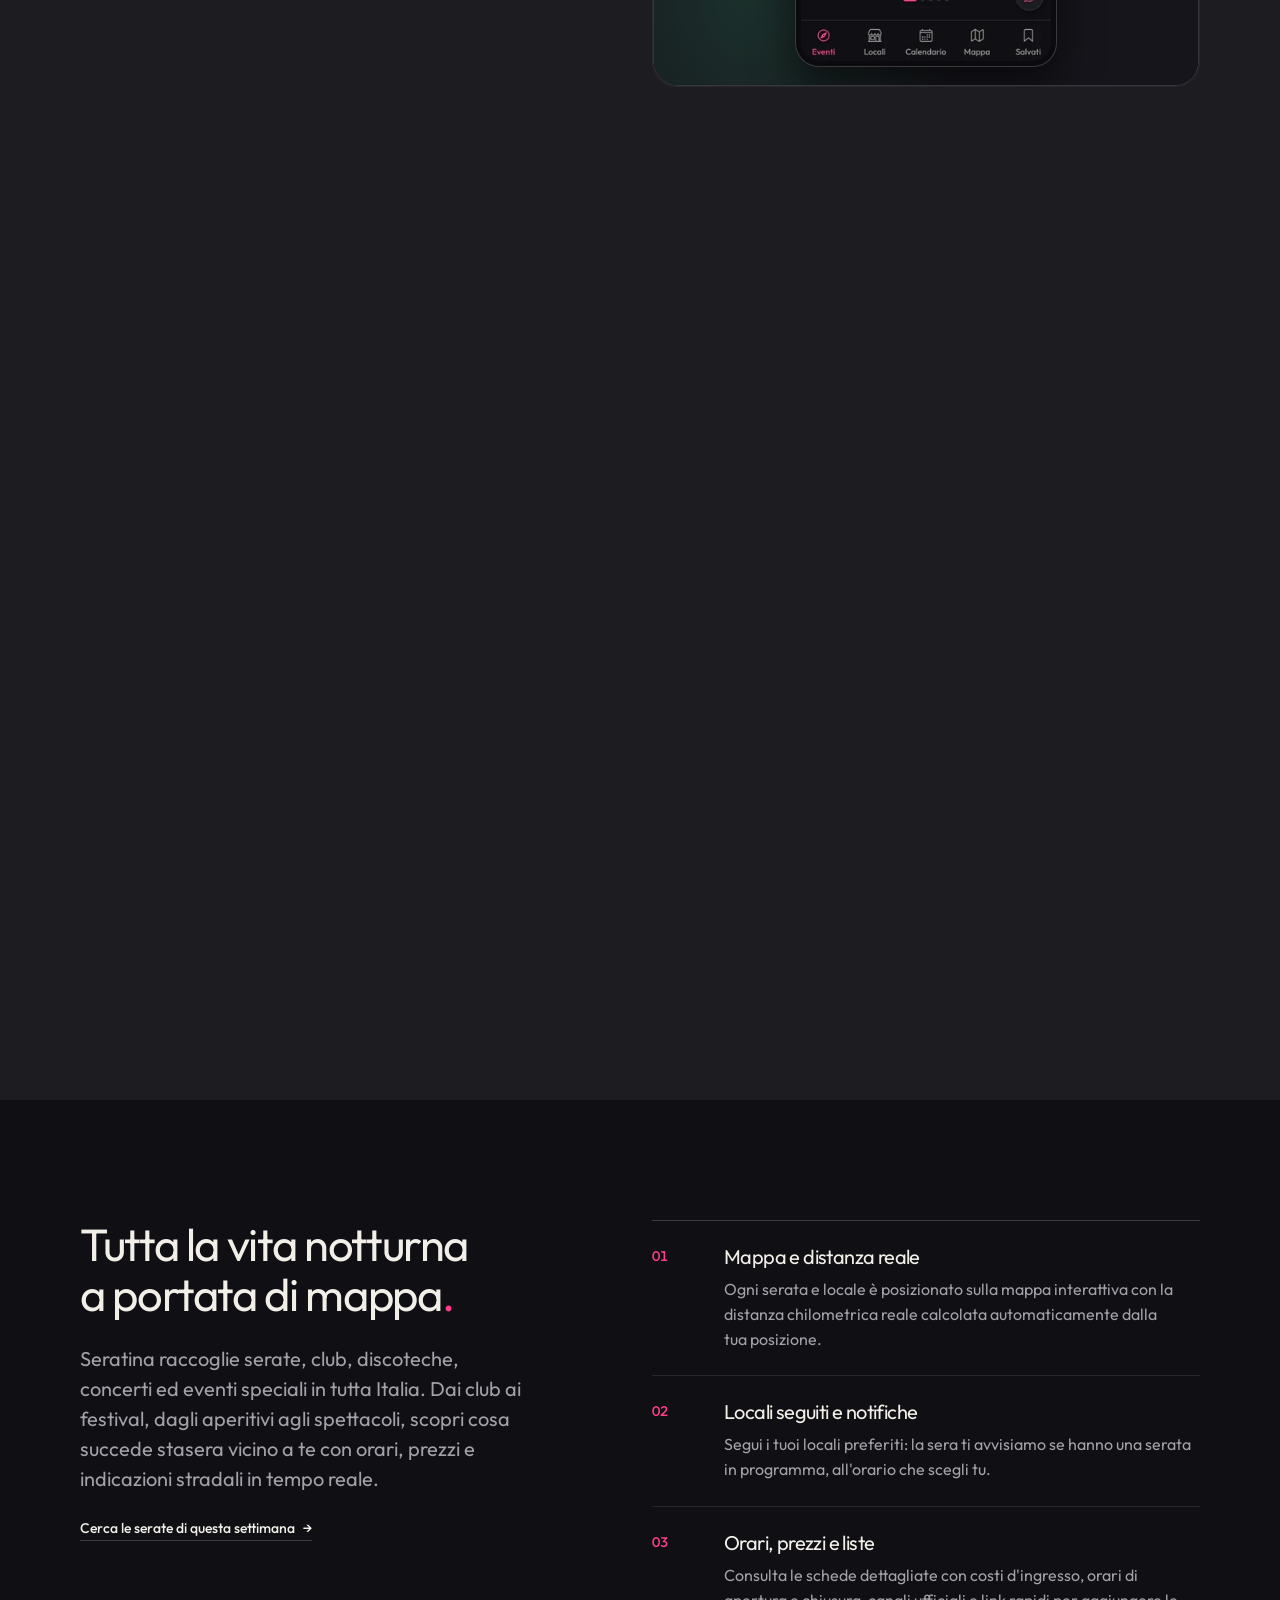
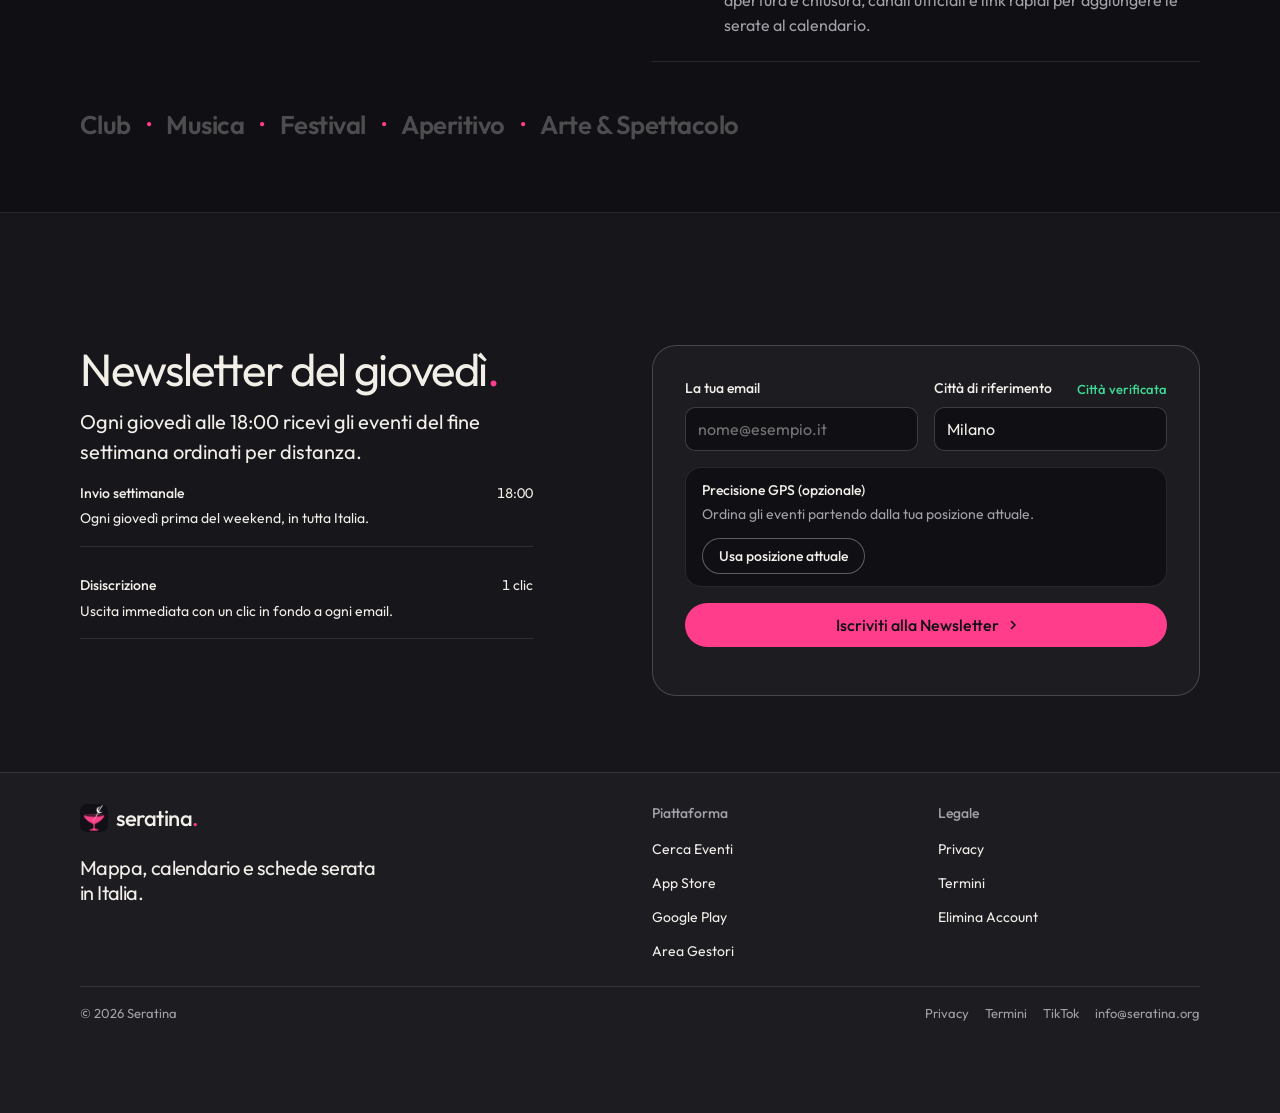
==== commit df68df80: "fix: new url events and removed "Beta"" ====
--- a/index.html
+++ b/index.html
@@ -2,9 +2,11 @@
 <html lang="it" data-type="software" data-radius="round" data-ground="sand" data-buttons="tonal" data-motion>
 <head>
   <meta charset="utf-8">
+  <!-- legacy share links (app <= v1.5.0): /?event=ID -> eventi.html?event=ID -->
+  <script>(function(){var id=new URLSearchParams(location.search).get('event');if(id)location.replace('eventi.html?event='+encodeURIComponent(id));})();</script>
   <meta name="viewport" content="width=device-width, initial-scale=1, viewport-fit=cover">
   <title>Seratina: eventi, club e locali vicino a te</title>
-  <meta name="description" content="Mappa dal vivo, calendario mensile e schede complete di club, concerti ed eventi serali in Italia. Beta gratuita su iOS e Android.">
+  <meta name="description" content="Mappa dal vivo, calendario mensile e schede complete di club, concerti ed eventi serali in Italia. Gratis su App Store e Google Play.">
   <link rel="canonical" href="https://seratina.org/">
   <meta property="og:type" content="website">
   <meta property="og:site_name" content="Seratina">
@@ -49,6 +51,10 @@
         "@id": "https://seratina.org/#app",
         "name": "Seratina",
         "operatingSystem": "iOS, Android",
+        "downloadUrl": [
+          "https://apps.apple.com/it/app/seratina/id6830724999",
+          "https://play.google.com/store/apps/details?id=com.seratinaclub.seratina"
+        ],
         "applicationCategory": "EntertainmentApplication",
         "offers": {
           "@type": "Offer",
@@ -438,6 +444,15 @@
     }
 
     /* Button height unity across <main> primary CTAs and crisp secondary button contrast */
+    main .hero--triptych .hero__cta {
+      flex-direction: column;
+      align-items: stretch;
+      justify-content: center;
+      gap: var(--s-3);
+    }
+    .btn--store { justify-content: center; gap: 10px; }
+    main .hero--triptych .hero__cta .btn--store { width: 100%; }
+    .store-ico { width: 20px; height: 20px; flex: none; fill: currentColor; }
     main .hero--triptych .hero__cta .btn,
     main #newsletterSubmitBtn {
       height: 52px;
@@ -685,107 +700,6 @@
     .form__status--ok { color: var(--seratina-mint); }
     .form__status--err { color: #ff6b7a; }
 
-    /* Event Spotlight Modal (?event=ID) - hidden unless deep link query present */
-    .spotlight-modal {
-      position: fixed;
-      inset: 0;
-      z-index: 80;
-      display: flex;
-      align-items: center;
-      justify-content: center;
-      padding: var(--s-4);
-      background: rgba(8, 8, 12, 0.86);
-      overflow-y: auto;
-    }
-    .spotlight-modal[hidden] { display: none; }
-    .spotlight-backdrop { position: absolute; inset: 0; }
-    .spotlight-card {
-      position: relative;
-      z-index: 1;
-      width: min(100%, 720px);
-      max-height: 90vh;
-      overflow-y: auto;
-      padding: var(--s-6);
-      border-radius: var(--r-lg);
-      background: #17161c;
-      border: 1px solid rgba(255, 61, 139, 0.45);
-      box-shadow: 0 28px 64px rgba(0, 0, 0, 0.65);
-    }
-    .spotlight-top {
-      display: flex;
-      align-items: center;
-      justify-content: space-between;
-      gap: var(--s-3);
-      margin-bottom: var(--s-5);
-    }
-    .spotlight-pill {
-      display: inline-flex;
-      align-items: center;
-      gap: 8px;
-      padding: 6px 14px;
-      border-radius: 999px;
-      background: rgba(255, 61, 139, 0.14);
-      border: 1px solid rgba(255, 61, 139, 0.35);
-      color: #ff3d8b;
-      font-size: var(--t-label);
-      font-weight: 600;
-    }
-    .spotlight-close {
-      width: 44px;
-      height: 44px;
-      border-radius: 999px;
-      border: 1px solid var(--line-strong);
-      background: var(--surface);
-      color: var(--ink);
-      display: grid;
-      place-items: center;
-      cursor: pointer;
-    }
-    .spotlight-grid {
-      display: grid;
-      grid-template-columns: 240px minmax(0, 1fr);
-      gap: var(--s-6);
-      align-items: start;
-    }
-    @media (max-width: 639px) {
-      .spotlight-grid { grid-template-columns: 1fr; }
-    }
-    .spotlight-poster {
-      position: relative;
-      aspect-ratio: 4 / 5;
-      border-radius: var(--r-md);
-      overflow: hidden;
-      background: #0f0f14;
-      border: 1px solid var(--line);
-    }
-    .spotlight-poster img {
-      width: 100%;
-      height: 100%;
-      object-fit: cover;
-    }
-    .spotlight-cat {
-      position: absolute;
-      top: 12px;
-      left: 12px;
-      padding: 4px 10px;
-      border-radius: 8px;
-      background: rgba(15, 15, 20, 0.88);
-      border: 1px solid rgba(255, 61, 139, 0.4);
-      color: #ff3d8b;
-      font-size: var(--t-label);
-      font-weight: 600;
-    }
-    .spotlight-meta { display: grid; gap: var(--s-2); margin: var(--s-4) 0; font-size: var(--t-small); }
-    .spotlight-price {
-      display: inline-block;
-      padding: 3px 10px;
-      border-radius: 999px;
-      background: rgba(61, 220, 151, 0.16);
-      border: 1px solid rgba(61, 220, 151, 0.35);
-      color: var(--seratina-mint);
-      font-size: var(--t-label);
-      font-weight: 600;
-    }
   </style>
 
   <script>if(location.protocol==='file:')document.documentElement.classList.add('file-env');document.documentElement.classList.add('m-enter');setTimeout(()=>document.documentElement.classList.add('m-enter-done'),700)</script>
@@ -814,7 +728,7 @@
       <div class="nav__item"><a class="nav__link" href="gestori.html">Gestori</a></div>
     </nav>
     <div class="nav__actions">
-      <a class="btn btn--primary" href="test.html">Prova la Beta</a>
+      <a class="btn btn--primary" href="#scarica">Scarica l'app</a>
     </div>
     <button class="nav__toggle" type="button" aria-expanded="false" aria-label="Menu">
       <svg width="18" height="18" viewBox="0 0 18 18" aria-hidden="true">
@@ -826,12 +740,12 @@
 
 <main id="top">
   <!-- 1. Hero (triptych, 100svh) -->
-  <section class="hero hero--triptych bg-mist" data-enter aria-labelledby="hero-h">
+  <section class="hero hero--triptych bg-mist" id="scarica" data-enter aria-labelledby="hero-h">
     <div class="wrap">
       <div class="hero-text grid hero__grid">
         <div class="span-3">
           <h1 id="hero-h">Eventi e locali vicino a te<span class="dot-accent">.</span></h1>
-          <p class="hero__lead">Mappa dal vivo, calendario mensile e schede con orari e ingressi in tutta Italia. Beta gratuita su iOS e Android.</p>
+          <p class="hero__lead">Mappa dal vivo, calendario mensile e schede con orari e ingressi in tutta Italia. Gratis su App Store e Google Play.</p>
         </div>
 
         <div class="ly-collage span-6 start-4" role="img" aria-label="Anteprime reali dell'app Seratina: home eventi, mappa interattiva e calendario serate">
@@ -925,9 +839,11 @@
         </div>
 
         <div class="span-3 start-10 hero__cta">
-          <a class="btn btn--primary" href="test.html">
-            <span>Prova la Beta</span>
-            <svg class="m-arrow" viewBox="0 0 12 12" aria-hidden="true"><path class="m-arrow__stem" d="M1 6h8"/><path class="m-arrow__head" d="M4.5 2.5 8 6l-3.5 3.5"/></svg>
+          <a class="btn btn--primary btn--store" href="https://apps.apple.com/it/app/seratina/id6830724999" target="_blank" rel="noopener noreferrer">
+            <svg class="store-ico" viewBox="0 0 24 24" aria-hidden="true"><path d="M12.152 6.896c-.948 0-2.415-1.078-3.96-1.04-2.04.027-3.91 1.183-4.961 3.014-2.117 3.675-.546 9.103 1.519 12.09 1.013 1.454 2.208 3.09 3.792 3.039 1.52-.065 2.09-.987 3.935-.987 1.831 0 2.35.987 3.96.948 1.637-.026 2.676-1.48 3.676-2.948 1.156-1.688 1.636-3.325 1.662-3.415-.039-.013-3.182-1.221-3.22-4.857-.026-3.04 2.48-4.494 2.597-4.559-1.429-2.09-3.623-2.324-4.39-2.376-2-.156-3.675 1.09-4.61 1.09zM15.53 3.83c.843-1.012 1.4-2.427 1.245-3.83-1.207.052-2.662.805-3.532 1.818-.78.896-1.454 2.338-1.273 3.714 1.338.104 2.715-.688 3.559-1.701"/></svg><span>App Store</span>
+          </a>
+          <a class="btn btn--primary btn--store" href="https://play.google.com/store/apps/details?id=com.seratinaclub.seratina" target="_blank" rel="noopener noreferrer">
+            <svg class="store-ico" viewBox="0 0 24 24" aria-hidden="true"><path d="M22.018 13.298l-3.919 2.218-3.515-3.493 3.543-3.521 3.891 2.202a1.49 1.49 0 0 1 0 2.594zM1.337.924a1.486 1.486 0 0 0-.112.568v21.017c0 .217.045.419.124.6l11.155-11.087L1.337.924zm12.207 10.065l3.258-3.238L3.45.195a1.466 1.466 0 0 0-.946-.179l11.04 10.973zm0 2.067l-11 10.933c.298.036.612-.016.906-.183l13.324-7.54-3.23-3.21z"/></svg><span>Google Play</span>
           </a>
         </div>
       </div>
@@ -1150,7 +1066,8 @@
           <h3>Piattaforma</h3>
           <ul>
             <li><a href="eventi.html">Cerca Eventi</a></li>
-            <li><a href="test.html">Prova la Beta</a></li>
+            <li><a href="https://apps.apple.com/it/app/seratina/id6830724999" target="_blank" rel="noopener noreferrer">App Store</a></li>
+            <li><a href="https://play.google.com/store/apps/details?id=com.seratinaclub.seratina" target="_blank" rel="noopener noreferrer">Google Play</a></li>
             <li><a href="gestori.html">Area Gestori</a></li>
           </ul>
         </div>
@@ -1178,169 +1095,9 @@
   </div>
 </footer>
 
-<!-- Event Spotlight Modal Popup (?event=ID) -->
-<div id="eventSpotlightModal" class="spotlight-modal" role="dialog" aria-modal="true" aria-labelledby="spotlightTitle" hidden>
-  <div id="modalBackdrop" class="spotlight-backdrop"></div>
-  <div class="spotlight-card">
-    <div class="spotlight-top">
-      <span class="spotlight-pill">Invito Serata</span>
-      <button id="closeSpotlightBtn" type="button" aria-label="Chiudi finestra" class="spotlight-close">
-        <svg width="18" height="18" fill="none" stroke="currentColor" viewBox="0 0 24 24" aria-hidden="true">
-          <path stroke-linecap="round" stroke-linejoin="round" stroke-width="2" d="M6 18L18 6M6 6l12 12"/>
-        </svg>
-      </button>
-    </div>
-
-    <div id="spotlightLoading" class="stack-4" style="text-align:center; padding: 32px 0;">
-      <p class="t-small muted">Caricamento dettagli serata in corso...</p>
-    </div>
-
-    <div id="spotlightContent" class="spotlight-grid" hidden>
-      <div class="spotlight-poster">
-        <img id="spotlightImage" src="assets/screenshots/web-1-home-320.webp" alt="Locandina evento" width="240" height="300" loading="lazy">
-        <span id="spotlightCategoryBadge" class="spotlight-cat">Club</span>
-      </div>
-
-      <div>
-        <h2 id="spotlightTitle" class="t-h3">Titolo Serata</h2>
-        <div class="spotlight-meta">
-          <div><strong id="spotlightDate">Data Evento</strong> <span id="spotlightTime" class="muted"></span></div>
-          <div><strong id="spotlightVenue">Locale</strong> <span class="muted">·</span> <span id="spotlightAddress" class="muted">Indirizzo</span></div>
-          <div><span class="muted">Ingresso:</span> <span id="spotlightPriceBadge" class="spotlight-price">Omaggio</span></div>
-        </div>
-        <p id="spotlightDescription" class="t-small muted" style="margin-bottom: 20px;"></p>
-        <div class="btn-row">
-          <button id="openAppBtn" type="button" class="btn btn--primary">Apri nell'App Seratina</button>
-          <a id="modalDownloadBtn" href="test.html" class="btn btn--secondary">Prova la Beta</a>
-        </div>
-      </div>
-    </div>
-
-    <div id="spotlightError" hidden style="text-align:center; padding: 24px 0;">
-      <p class="t-card" style="margin-bottom: 8px;">Evento non trovato o concluso</p>
-      <p class="t-small muted" style="margin-bottom: 16px;">Questa serata potrebbe essere terminata. Scopri gli altri appuntamenti nell'app Seratina.</p>
-      <a id="modalErrorDownloadBtn" href="test.html" class="btn btn--primary">Prova la Beta</a>
-    </div>
-  </div>
-</div>
-
 <script type="module" src="assets/system.js"></script>
 <script type="module" src="assets/motion/motion.js"></script>
 <script type="module" src="assets/layout/layout.js"></script>
-
-<!-- Event Spotlight Deep Linking (?event=ID) -->
-<script>
-  (function initEventSpotlight() {
-    const params = new URLSearchParams(window.location.search);
-    const eventId = params.get('event');
-    if (!eventId) return;
-
-    const isAndroid = /Android/i.test(navigator.userAgent);
-    const isIOS = /iPhone|iPad|iPod/i.test(navigator.userAgent);
-    const isMobileDevice = isAndroid || isIOS;
-    const appUrl = isAndroid
-      ? `intent://event/${encodeURIComponent(eventId)}#Intent;scheme=seratina;package=com.seratinaclub.seratina;end;`
-      : `seratina://event/${encodeURIComponent(eventId)}`;
-
-    function openNativeApp() {
-      try { window.location.href = appUrl; } catch (_) {}
-    }
-
-    if (isMobileDevice) {
-      setTimeout(openNativeApp, 100);
-    }
-
-    const modal = document.getElementById('eventSpotlightModal');
-    const backdrop = document.getElementById('modalBackdrop');
-    const loading = document.getElementById('spotlightLoading');
-    const content = document.getElementById('spotlightContent');
-    const errorBox = document.getElementById('spotlightError');
-    const closeBtn = document.getElementById('closeSpotlightBtn');
-    const openAppBtn = document.getElementById('openAppBtn');
-    const downloadBtn = document.getElementById('modalDownloadBtn');
-    const errorDownloadBtn = document.getElementById('modalErrorDownloadBtn');
-    if (!modal) return;
-
-    function openModal() {
-      modal.hidden = false;
-      document.body.style.overflow = 'hidden';
-    }
-    function closeModal() {
-      modal.hidden = true;
-      document.body.style.overflow = '';
-    }
-
-    closeBtn?.addEventListener('click', closeModal);
-    backdrop?.addEventListener('click', closeModal);
-    document.addEventListener('keydown', (e) => {
-      if (e.key === 'Escape' && !modal.hidden) closeModal();
-    });
-    downloadBtn?.addEventListener('click', closeModal);
-    errorDownloadBtn?.addEventListener('click', closeModal);
-
-    openModal();
-
-    const API_BASE = (window.location.hostname === 'localhost' || window.location.hostname === '127.0.0.1')
-      ? 'http://localhost:8080'
-      : 'https://seratina-be-265028543407.europe-west8.run.app';
-
-    fetch(`${API_BASE}/events/${encodeURIComponent(eventId)}`)
-      .then((res) => {
-        if (!res.ok) throw new Error('Event not found');
-        return res.json();
-      })
-      .then((data) => {
-        const event = data.data || data.event || data;
-        if (!event || !event.title) throw new Error('Dati evento non validi');
-
-        document.getElementById('spotlightTitle').textContent = event.title;
-        document.getElementById('spotlightVenue').textContent = event.venue || 'Locale Seratina';
-        document.getElementById('spotlightAddress').textContent = event.address || event.city || 'Italia';
-        document.getElementById('spotlightDescription').textContent = event.description || '';
-
-        try {
-          const d = new Date(event.date);
-          const formatted = !isNaN(d.getTime())
-            ? d.toLocaleDateString('it-IT', { weekday: 'short', day: 'numeric', month: 'short' })
-            : event.date;
-          document.getElementById('spotlightDate').textContent = formatted;
-        } catch {
-          document.getElementById('spotlightDate').textContent = event.date;
-        }
-
-        if (event.startTime) {
-          document.getElementById('spotlightTime').textContent = `· ore ${event.startTime}`;
-        }
-        if (event.category) {
-          document.getElementById('spotlightCategoryBadge').textContent = event.category;
-        }
-
-        const priceBadge = document.getElementById('spotlightPriceBadge');
-        if (event.price === 0) {
-          priceBadge.textContent = 'Ingresso Libero';
-        } else if (event.price && event.price > 0) {
-          priceBadge.textContent = `€${event.price}`;
-        } else if (event.priceDetails && event.priceDetails.length > 0) {
-          priceBadge.textContent = `Da €${event.priceDetails[0].price}`;
-        } else {
-          priceBadge.textContent = 'Ingresso Serata';
-        }
-
-        const img = document.getElementById('spotlightImage');
-        img.src = event.imageUrl || 'assets/screenshots/web-1-home-320.webp';
-
-        document.title = `${event.title} presso ${event.venue} · Seratina`;
-        openAppBtn?.addEventListener('click', openNativeApp);
-
-        loading.hidden = true;
-        content.hidden = false;
-      })
-      .catch(() => {
-        loading.hidden = true;
-        errorBox.hidden = false;
-      });
-  })();
-</script>
 
 <!-- Newsletter JSON + Nominatim + GPS (runs in capture phase before system.js form handler so JSON POST works cleanly) -->
 <script>
